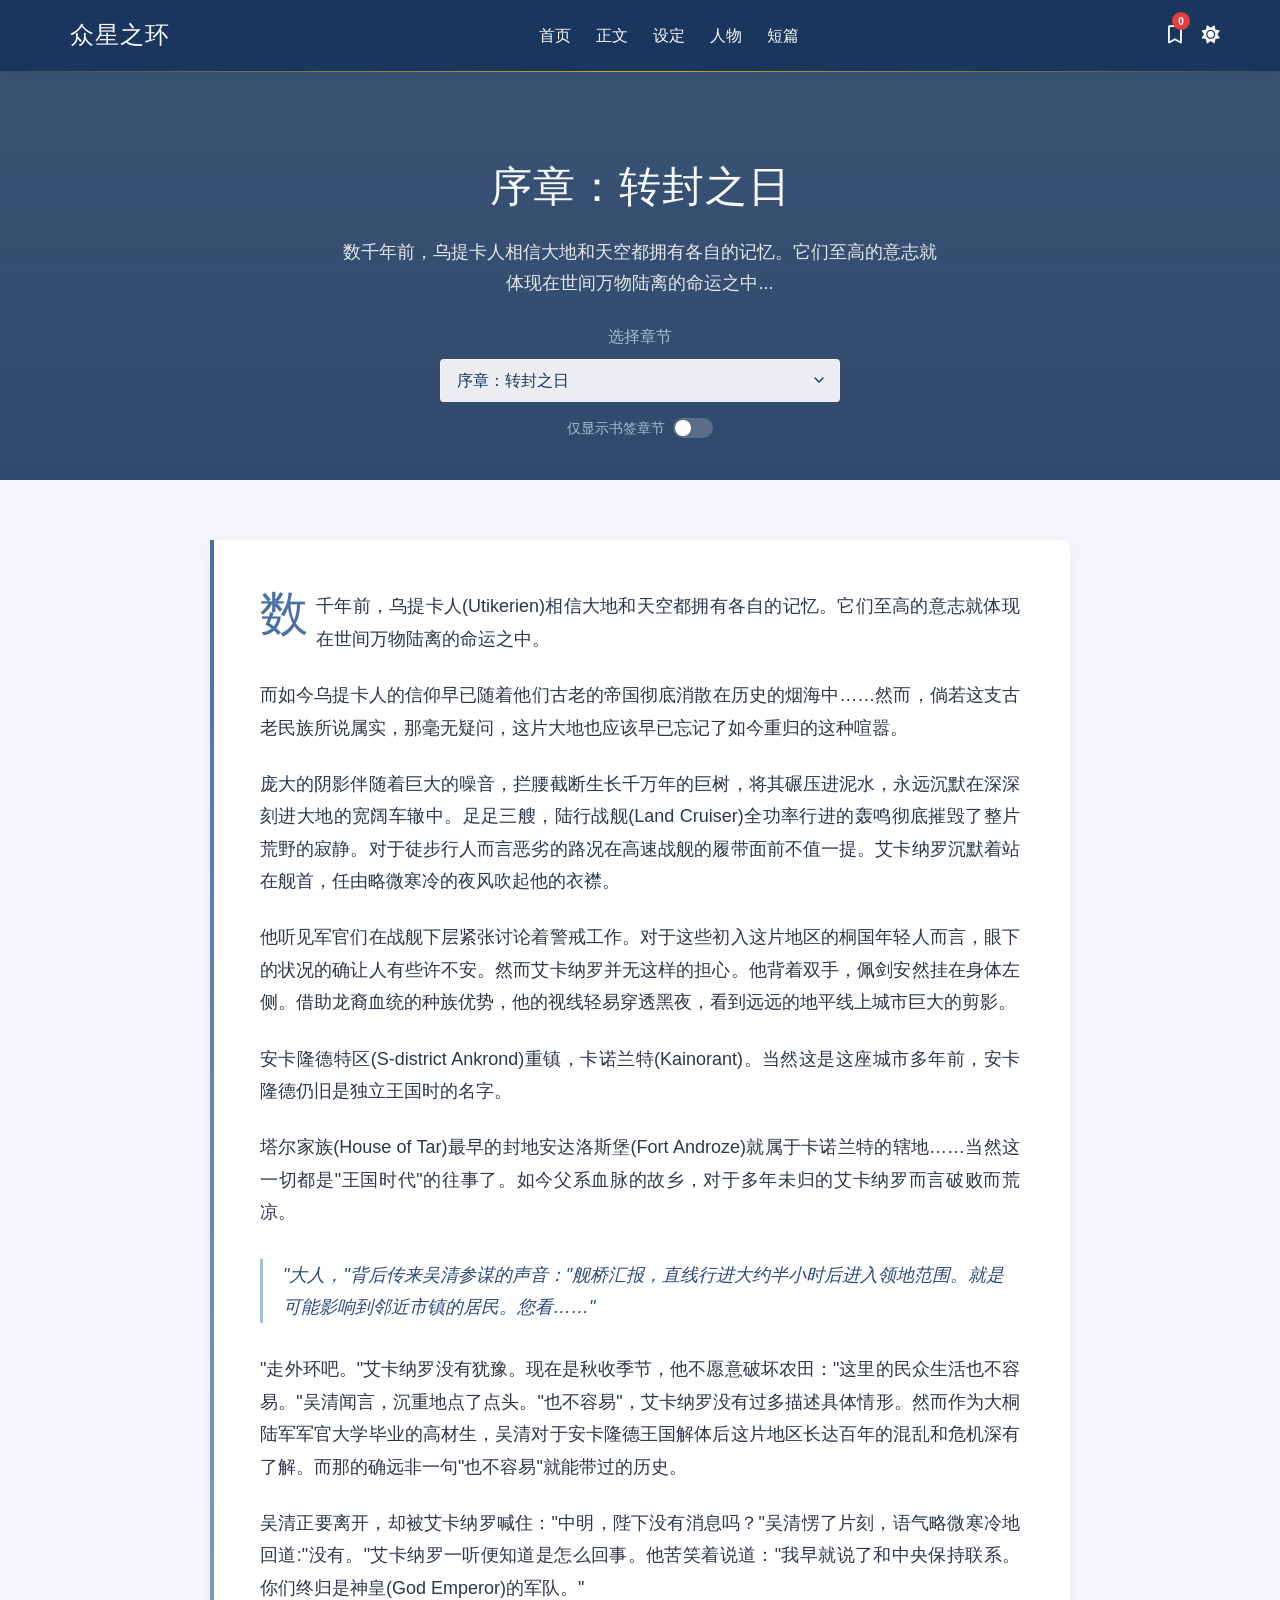
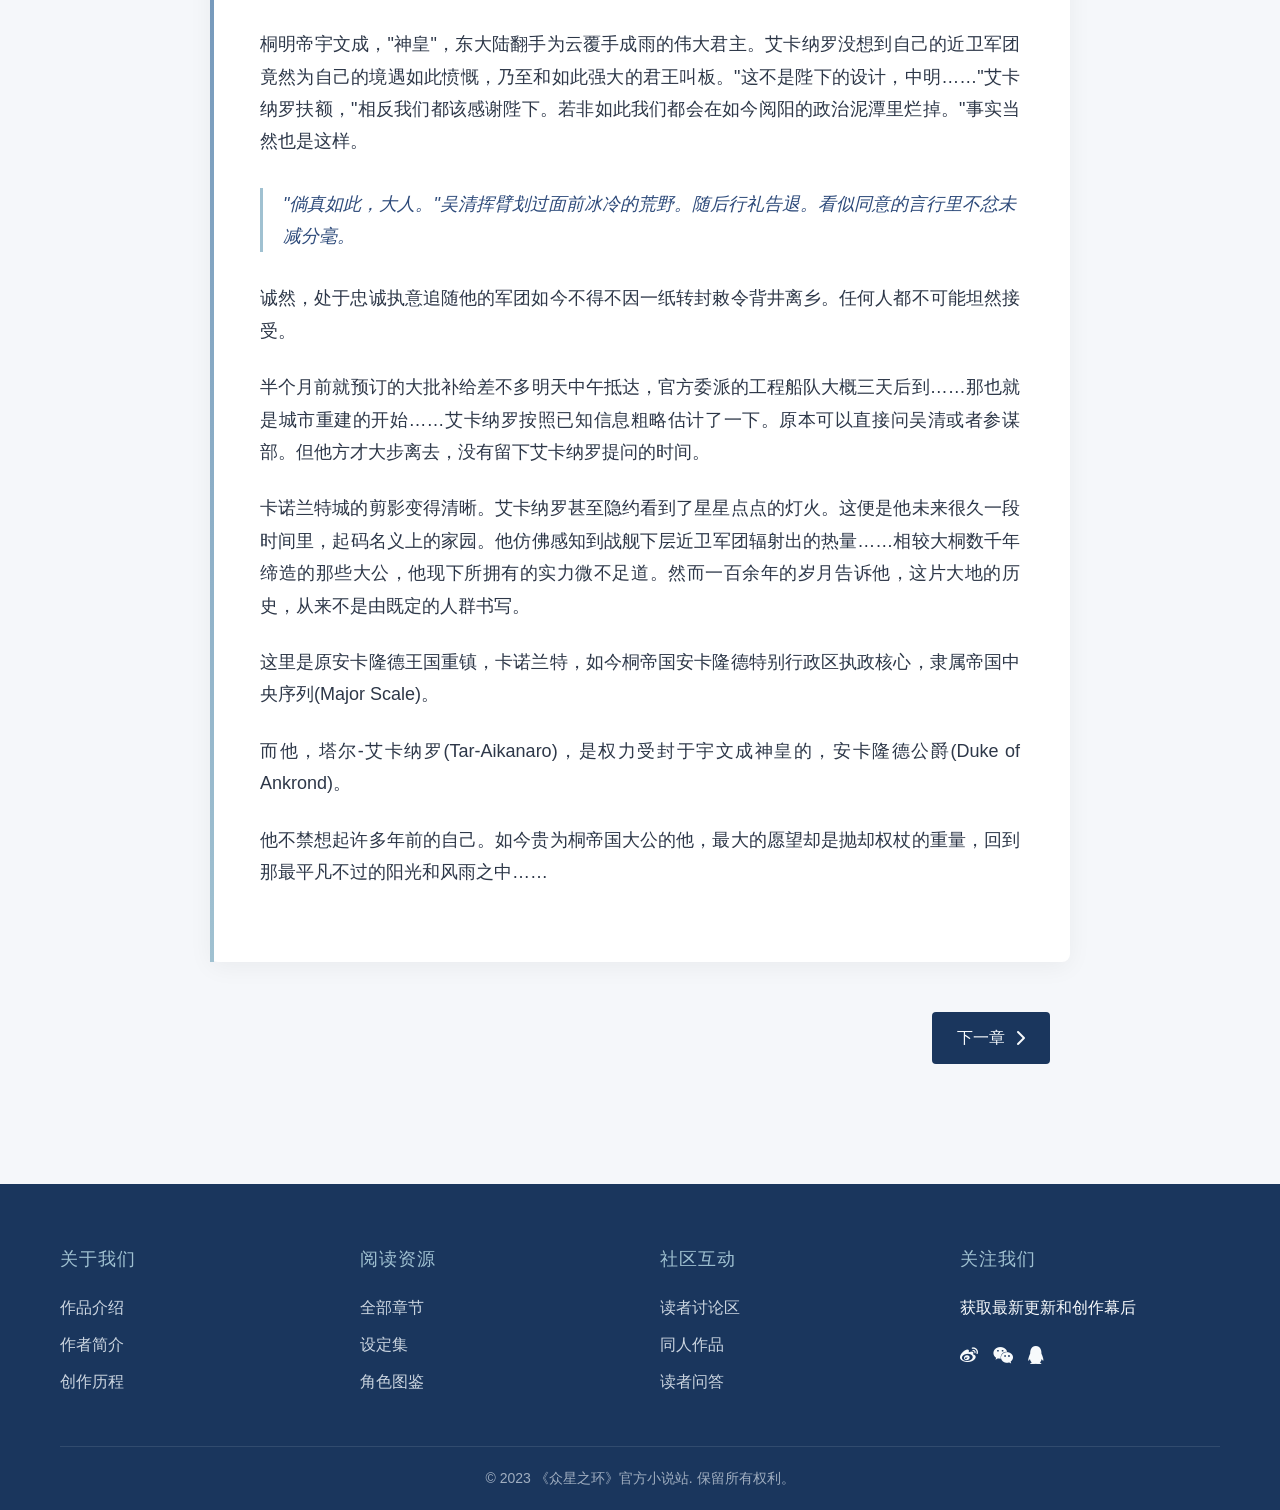
==== chapter1.html @ 0de78743 "Add files via upload" ====
﻿<!DOCTYPE html>
<html lang="zh-CN">
<head>
    <meta charset="UTF-8">
    <meta name="viewport" content="width=device-width, initial-scale=1.0">
    <title>序章：转封之日 - 《众星之环》</title>
    <link rel="stylesheet" href="https://cdnjs.cloudflare.com/ajax/libs/font-awesome/6.0.0/css/all.min.css">
    <style>
        * {
            margin: 0;
            padding: 0;
            box-sizing: border-box;
            font-family: 'Segoe UI', Tahoma, Geneva, Verdana, sans-serif;
        }

        :root {
            --primary-blue: #1a365d;
            --secondary-blue: #2d4a7a;
            --accent-blue: #4a6fa5;
            --light-blue: #a0c1d1;
            --text-dark: #2d3748;
            --text-light: #f7fafc;
            --background-light: #f5f7fa;
            --gold: #d4af37;
            --silver: #c0c0c0;
        }

        /* 夜间模式变量 */
        .dark-mode {
            --primary-blue: #0f1a2f;
            --secondary-blue: #1e2f4f;
            --accent-blue: #3a5785;
            --light-blue: #6a8ea8;
            --text-dark: #e2e8f0;
            --text-light: #f7fafc;
            --background-light: #121826;
            --gold: #d4af37;
            --silver: #c0c0c0;
        }

        body {
            background-color: var(--background-light);
            color: var(--text-dark);
            line-height: 1.7;
            min-height: 100vh;
            transition: background-color 0.3s ease, color 0.3s ease;
        }

        /* 导航栏 */
        .main-nav {
            background-color: var(--primary-blue);
            box-shadow: 0 2px 15px rgba(0,0,0,0.1);
            position: sticky;
            top: 0;
            z-index: 100;
            transition: background-color 0.3s ease;
        }

        .container {
            max-width: 1200px;
            margin: 0 auto;
            padding: 0 20px;
        }

        .main-nav .container {
            display: flex;
            justify-content: space-between;
            align-items: center;
            padding: 15px 20px;
        }

        .logo {
            display: flex;
            align-items: center;
        }

            .logo h1 {
                color: var(--text-light);
                font-size: 24px;
                margin-left: 10px;
                font-weight: 300;
                letter-spacing: 1px;
                transition: color 0.3s ease;
            }

            .logo i {
                color: var(--light-blue);
                font-size: 28px;
                transition: color 0.3s ease;
            }

        .nav-links {
            display: flex;
            gap: 25px;
        }

            .nav-links a {
                color: var(--text-light);
                text-decoration: none;
                font-weight: 400;
                font-size: 16px;
                position: relative;
                transition: all 0.3s ease;
                padding: 5px 0;
            }

                .nav-links a:hover {
                    color: var(--light-blue);
                }

                .nav-links a::after {
                    content: '';
                    position: absolute;
                    bottom: 0;
                    left: 0;
                    width: 0;
                    height: 1px;
                    background-color: var(--light-blue);
                    transition: width 0.3s ease;
                }

                .nav-links a:hover::after {
                    width: 100%;
                }

        .nav-actions {
            display: flex;
            gap: 20px;
            align-items: center;
        }

        .nav-icon {
            font-size: 18px;
            color: var(--text-light);
            transition: color 0.3s ease;
            cursor: pointer;
            position: relative;
        }

            .nav-icon:hover {
                color: var(--light-blue);
            }

        /* 书签角标 */
        .bookmark-badge {
            position: absolute;
            top: -8px;
            right: -8px;
            background-color: #e53e3e;
            color: white;
            border-radius: 50%;
            width: 18px;
            height: 18px;
            font-size: 10px;
            display: flex;
            align-items: center;
            justify-content: center;
            font-weight: bold;
            cursor: pointer;
        }

        /* 章节标题区域 */
        .chapter-header {
            background: linear-gradient(rgba(26, 54, 93, 0.85), rgba(26, 54, 93, 0.9)), url('https://images.unsplash.com/photo-1446776653964-20c1d3a81b06?ixlib=rb-1.2.1&auto=format&fit=crop&w=1350&q=80');
            background-size: cover;
            background-position: center;
            color: var(--text-light);
            padding: 80px 0 40px;
            text-align: center;
            position: relative;
            transition: all 0.3s ease;
        }

        .dark-mode .chapter-header {
            background: linear-gradient(rgba(15, 26, 47, 0.85), rgba(15, 26, 47, 0.9)), url('https://images.unsplash.com/photo-1446776653964-20c1d3a81b06?ixlib=rb-1.2.1&auto=format&fit=crop&w=1350&q=80');
        }

        .chapter-header::before {
            content: '';
            position: absolute;
            top: 0;
            left: 0;
            right: 0;
            height: 1px;
            background: linear-gradient(to right, transparent, var(--gold), transparent);
        }

        .chapter-title {
            font-size: 42px;
            margin-bottom: 15px;
            font-weight: 300;
            letter-spacing: 1px;
        }

        .chapter-subtitle {
            font-size: 18px;
            opacity: 0.9;
            font-weight: 300;
            max-width: 600px;
            margin: 0 auto;
        }

        /* 章节选择器 */
        .chapter-selector-container {
            margin: 25px auto 0;
            max-width: 400px;
            position: relative;
        }

        .chapter-selector-label {
            display: block;
            margin-bottom: 8px;
            font-size: 16px;
            color: var(--light-blue);
        }

        .chapter-select {
            width: 100%;
            padding: 12px 16px;
            background-color: rgba(255, 255, 255, 0.9);
            color: var(--primary-blue);
            border: 1px solid rgba(255, 255, 255, 0.5);
            border-radius: 4px;
            font-size: 16px;
            cursor: pointer;
            transition: all 0.3s ease;
            appearance: none;
            -webkit-appearance: none;
            -moz-appearance: none;
            background-image: url("data:image/svg+xml;charset=UTF-8,%3csvg xmlns='http://www.w3.org/2000/svg' viewBox='0 0 24 24' fill='none' stroke='%231a365d' stroke-width='2' stroke-linecap='round' stroke-linejoin='round'%3e%3cpolyline points='6 9 12 15 18 9'%3e%3c/polyline%3e%3c/svg%3e");
            background-repeat: no-repeat;
            background-position: right 12px center;
            background-size: 16px;
        }

            .chapter-select:hover {
                background-color: white;
                border-color: rgba(255, 255, 255, 0.8);
            }

            .chapter-select:focus {
                outline: none;
                border-color: var(--light-blue);
                box-shadow: 0 0 0 2px rgba(160, 193, 209, 0.5);
            }

        .dark-mode .chapter-select {
            background-color: rgba(26, 54, 93, 0.9);
            color: var(--text-light);
            background-image: url("data:image/svg+xml;charset=UTF-8,%3csvg xmlns='http://www.w3.org/2000/svg' viewBox='0 0 24 24' fill='none' stroke='%23a0c1d1' stroke-width='2' stroke-linecap='round' stroke-linejoin='round'%3e%3cpolyline points='6 9 12 15 18 9'%3e%3c/polyline%3e%3c/svg%3e");
        }

            .dark-mode .chapter-select:hover {
                background-color: rgba(26, 54, 93, 1);
            }

        /* 书签切换开关 */
        .bookmark-toggle {
            display: flex;
            align-items: center;
            justify-content: center;
            margin-top: 15px;
            gap: 8px;
        }

        .toggle-label {
            font-size: 14px;
            color: var(--light-blue);
            cursor: pointer;
        }

        .toggle-switch {
            position: relative;
            display: inline-block;
            width: 40px;
            height: 20px;
        }

            .toggle-switch input {
                opacity: 0;
                width: 0;
                height: 0;
            }

        .toggle-slider {
            position: absolute;
            cursor: pointer;
            top: 0;
            left: 0;
            right: 0;
            bottom: 0;
            background-color: rgba(255, 255, 255, 0.2);
            transition: .4s;
            border-radius: 20px;
        }

            .toggle-slider:before {
                position: absolute;
                content: "";
                height: 16px;
                width: 16px;
                left: 2px;
                bottom: 2px;
                background-color: white;
                transition: .4s;
                border-radius: 50%;
            }

        input:checked + .toggle-slider {
            background-color: var(--light-blue);
        }

            input:checked + .toggle-slider:before {
                transform: translateX(20px);
            }

        /* 章节内容 */
        .chapter-content {
            padding: 60px 0;
            max-width: 900px;
            margin: 0 auto;
        }

        .content-container {
            background-color: white;
            border-radius: 8px;
            box-shadow: 0 5px 25px rgba(0,0,0,0.05);
            padding: 50px;
            position: relative;
            transition: all 0.3s ease;
        }

        .dark-mode .content-container {
            background-color: #1a2435;
            box-shadow: 0 5px 25px rgba(0,0,0,0.2);
        }

        .content-container::before {
            content: '';
            position: absolute;
            top: 0;
            left: 0;
            width: 4px;
            height: 100%;
            background: linear-gradient(to bottom, var(--accent-blue), var(--light-blue));
        }

        .chapter-text {
            font-size: 18px;
            line-height: 1.8;
            color: var(--text-dark);
            transition: color 0.3s ease;
        }

            .chapter-text p {
                margin-bottom: 24px;
                text-align: justify;
            }

                .chapter-text p:first-child::first-letter {
                    font-size: 48px;
                    float: left;
                    line-height: 1;
                    margin-right: 8px;
                    color: var(--accent-blue);
                    font-weight: 300;
                }

        .quote {
            border-left: 3px solid var(--light-blue);
            padding-left: 20px;
            margin: 30px 0;
            font-style: italic;
            color: var(--secondary-blue);
            transition: all 0.3s ease;
        }

        .dark-mode .quote {
            color: #8fa8c7;
        }

        /* 章节导航 */
        .chapter-nav {
            display: flex;
            justify-content: space-between;
            margin-top: 50px;
            padding: 0 20px;
        }

        .nav-btn {
            display: flex;
            align-items: center;
            gap: 10px;
            padding: 12px 25px;
            background-color: var(--primary-blue);
            color: var(--text-light);
            text-decoration: none;
            border-radius: 4px;
            transition: all 0.3s ease;
            font-weight: 400;
        }

            .nav-btn:hover {
                background-color: var(--secondary-blue);
                transform: translateY(-2px);
                box-shadow: 0 5px 15px rgba(0,0,0,0.1);
            }

        /* 书签弹窗 */
        .bookmark-modal {
            display: none;
            position: fixed;
            top: 0;
            left: 0;
            width: 100%;
            height: 100%;
            background-color: rgba(0, 0, 0, 0.5);
            z-index: 1000;
            justify-content: center;
            align-items: center;
        }

        .bookmark-modal-content {
            background-color: white;
            border-radius: 8px;
            width: 90%;
            max-width: 500px;
            max-height: 70vh;
            overflow-y: auto;
            padding: 20px;
            box-shadow: 0 5px 25px rgba(0,0,0,0.2);
        }

        .dark-mode .bookmark-modal-content {
            background-color: #1a2435;
        }

        .bookmark-modal-header {
            display: flex;
            justify-content: space-between;
            align-items: center;
            margin-bottom: 20px;
            padding-bottom: 10px;
            border-bottom: 1px solid rgba(0,0,0,0.1);
        }

        .dark-mode .bookmark-modal-header {
            border-bottom: 1px solid rgba(255,255,255,0.1);
        }

        .bookmark-modal-title {
            font-size: 20px;
            color: var(--primary-blue);
        }

        .dark-mode .bookmark-modal-title {
            color: var(--light-blue);
        }

        .bookmark-modal-close {
            background: none;
            border: none;
            font-size: 24px;
            cursor: pointer;
            color: var(--text-dark);
        }

        .dark-mode .bookmark-modal-close {
            color: var(--text-light);
        }

        .bookmark-list {
            list-style: none;
        }

        .bookmark-item {
            padding: 12px 15px;
            border-bottom: 1px solid rgba(0,0,0,0.05);
            cursor: pointer;
            transition: background-color 0.2s;
            display: flex;
            justify-content: space-between;
            align-items: center;
        }

        .dark-mode .bookmark-item {
            border-bottom: 1px solid rgba(255,255,255,0.05);
        }

        .bookmark-item:hover {
            background-color: rgba(0,0,0,0.03);
        }

        .dark-mode .bookmark-item:hover {
            background-color: rgba(255,255,255,0.05);
        }

        .bookmark-item:last-child {
            border-bottom: none;
        }

        .bookmark-item-info {
            flex: 1;
        }

        .bookmark-item-title {
            font-weight: 500;
            margin-bottom: 5px;
        }

        .bookmark-item-subtitle {
            font-size: 14px;
            color: #666;
        }

        .dark-mode .bookmark-item-subtitle {
            color: #aaa;
        }

        .bookmark-item-remove {
            background: none;
            border: none;
            color: #e53e3e;
            cursor: pointer;
            font-size: 16px;
            padding: 5px;
            border-radius: 3px;
            transition: background-color 0.2s;
        }

            .bookmark-item-remove:hover {
                background-color: rgba(229, 62, 62, 0.1);
            }

        .no-bookmarks {
            text-align: center;
            padding: 20px;
            color: #666;
        }

        .dark-mode .no-bookmarks {
            color: #aaa;
        }

        /* 页脚 */
        footer {
            background-color: var(--primary-blue);
            color: var(--text-light);
            padding: 60px 0 20px;
            margin-top: 60px;
            transition: background-color 0.3s ease;
        }

        .footer-grid {
            display: grid;
            grid-template-columns: repeat(auto-fit, minmax(200px, 1fr));
            gap: 40px;
            margin-bottom: 40px;
        }

        .footer-column h4 {
            font-size: 18px;
            margin-bottom: 20px;
            color: var(--light-blue);
            font-weight: 400;
            letter-spacing: 1px;
        }

        .footer-links {
            list-style: none;
        }

            .footer-links li {
                margin-bottom: 10px;
            }

            .footer-links a {
                color: #cbd5e0;
                text-decoration: none;
                transition: color 0.3s ease;
                font-weight: 300;
            }

                .footer-links a:hover {
                    color: var(--text-light);
                }

        .social-icons {
            display: flex;
            gap: 15px;
            margin-top: 20px;
        }

            .social-icons a {
                color: var(--text-light);
                font-size: 18px;
                transition: color 0.3s ease;
            }

                .social-icons a:hover {
                    color: var(--light-blue);
                }

        .copyright {
            text-align: center;
            padding-top: 20px;
            border-top: 1px solid rgba(255,255,255,0.1);
            font-size: 14px;
            color: #a0aec0;
            font-weight: 300;
        }

        /* 响应式设计 */
        @media (max-width: 768px) {
            .nav-links {
                display: none;
            }

            .chapter-title {
                font-size: 32px;
            }

            .content-container {
                padding: 30px 20px;
            }

            .chapter-text {
                font-size: 16px;
            }

            .chapter-nav {
                flex-direction: column;
                gap: 15px;
            }

            .nav-btn {
                justify-content: center;
            }

            .chapter-selector-container {
                max-width: 300px;
            }
        }
    </style>
</head>
<body>
    <!-- 主导航 -->
    <nav class="main-nav">
        <div class="container">
            <div class="logo">
                <i class="fas fa-stars"></i>
                <h1>众星之环</h1>
            </div>
            <div class="nav-links">
                <a href="index.html">首页</a>
                <a href="./HTMLPage1.html#content">正文</a>
                <a href="./HTMLPage1.html#setting">设定</a>
                <a href="./HTMLPage1.html#characters">人物</a>
                <a href="./HTMLPage1.html#stories">短篇</a>
            </div>
            <div class="nav-actions">
                <a href="#" class="nav-icon" id="bookmark-toggle">
                    <i class="far fa-bookmark"></i>
                    <span class="bookmark-badge" id="bookmark-count">0</span>
                </a>
                <a href="#" class="nav-icon" id="theme-toggle"><i class="fas fa-sun"></i></a>
            </div>
        </div>
    </nav>

    <!-- 章节标题区域 -->
    <section class="chapter-header">
        <div class="container">
            <h1 class="chapter-title" id="chapter-title">序章：转封之日</h1>
            <p class="chapter-subtitle" id="chapter-subtitle">数千年前，乌提卡人相信大地和天空都拥有各自的记忆。它们至高的意志就体现在世间万物陆离的命运之中...</p>

            <!-- 章节选择器 -->
            <div class="chapter-selector-container">
                <label for="chapter-select" class="chapter-selector-label">选择章节</label>
                <select id="chapter-select" class="chapter-select" size="1">
                    <!-- 章节选项将由JavaScript动态生成 -->
                </select>

                <!-- 书签章节切换开关 -->
                <div class="bookmark-toggle">
                    <span class="toggle-label">仅显示书签章节</span>
                    <label class="toggle-switch">
                        <input type="checkbox" id="bookmark-only-toggle">
                        <span class="toggle-slider"></span>
                    </label>
                </div>
            </div>
        </div>
    </section>

    <!-- 章节内容 -->
    <section class="chapter-content">
        <div class="container">
            <div class="content-container">
                <div class="chapter-text" id="chapter-content">
                    <p>数千年前，乌提卡人(Utikerien)相信大地和天空都拥有各自的记忆。它们至高的意志就体现在世间万物陆离的命运之中。</p>

                    <p>而如今乌提卡人的信仰早已随着他们古老的帝国彻底消散在历史的烟海中……然而，倘若这支古老民族所说属实，那毫无疑问，这片大地也应该早已忘记了如今重归的这种喧嚣。</p>

                    <p>庞大的阴影伴随着巨大的噪音，拦腰截断生长千万年的巨树，将其碾压进泥水，永远沉默在深深刻进大地的宽阔车辙中。足足三艘，陆行战舰(Land Cruiser)全功率行进的轰鸣彻底摧毁了整片荒野的寂静。对于徒步行人而言恶劣的路况在高速战舰的履带面前不值一提。艾卡纳罗沉默着站在舰首，任由略微寒冷的夜风吹起他的衣襟。</p>

                    <p>他听见军官们在战舰下层紧张讨论着警戒工作。对于这些初入这片地区的桐国年轻人而言，眼下的状况的确让人有些许不安。然而艾卡纳罗并无这样的担心。他背着双手，佩剑安然挂在身体左侧。借助龙裔血统的种族优势，他的视线轻易穿透黑夜，看到远远的地平线上城市巨大的剪影。</p>

                    <p>安卡隆德特区(S-district Ankrond)重镇，卡诺兰特(Kainorant)。当然这是这座城市多年前，安卡隆德仍旧是独立王国时的名字。</p>

                    <p>塔尔家族(House of Tar)最早的封地安达洛斯堡(Fort Androze)就属于卡诺兰特的辖地……当然这一切都是"王国时代"的往事了。如今父系血脉的故乡，对于多年未归的艾卡纳罗而言破败而荒凉。</p>

                    <div class="quote">
                        "大人，"背后传来吴清参谋的声音："舰桥汇报，直线行进大约半小时后进入领地范围。就是可能影响到邻近市镇的居民。您看……"
                    </div>

                    <p>"走外环吧。"艾卡纳罗没有犹豫。现在是秋收季节，他不愿意破坏农田："这里的民众生活也不容易。"吴清闻言，沉重地点了点头。"也不容易"，艾卡纳罗没有过多描述具体情形。然而作为大桐陆军军官大学毕业的高材生，吴清对于安卡隆德王国解体后这片地区长达百年的混乱和危机深有了解。而那的确远非一句"也不容易"就能带过的历史。</p>

                    <p>吴清正要离开，却被艾卡纳罗喊住："中明，陛下没有消息吗？"吴清愣了片刻，语气略微寒冷地回道:"没有。"艾卡纳罗一听便知道是怎么回事。他苦笑着说道："我早就说了和中央保持联系。你们终归是神皇(God Emperor)的军队。"</p>

                    <p>桐明帝宇文成，"神皇"，东大陆翻手为云覆手成雨的伟大君主。艾卡纳罗没想到自己的近卫军团竟然为自己的境遇如此愤慨，乃至和如此强大的君王叫板。"这不是陛下的设计，中明……"艾卡纳罗扶额，"相反我们都该感谢陛下。若非如此我们都会在如今阅阳的政治泥潭里烂掉。"事实当然也是这样。</p>

                    <div class="quote">
                        "倘真如此，大人。"吴清挥臂划过面前冰冷的荒野。随后行礼告退。看似同意的言行里不忿未减分毫。
                    </div>

                    <p>诚然，处于忠诚执意追随他的军团如今不得不因一纸转封敕令背井离乡。任何人都不可能坦然接受。</p>

                    <p>半个月前就预订的大批补给差不多明天中午抵达，官方委派的工程船队大概三天后到……那也就是城市重建的开始……艾卡纳罗按照已知信息粗略估计了一下。原本可以直接问吴清或者参谋部。但他方才大步离去，没有留下艾卡纳罗提问的时间。</p>

                    <p>卡诺兰特城的剪影变得清晰。艾卡纳罗甚至隐约看到了星星点点的灯火。这便是他未来很久一段时间里，起码名义上的家园。他仿佛感知到战舰下层近卫军团辐射出的热量……相较大桐数千年缔造的那些大公，他现下所拥有的实力微不足道。然而一百余年的岁月告诉他，这片大地的历史，从来不是由既定的人群书写。</p>

                    <p>这里是原安卡隆德王国重镇，卡诺兰特，如今桐帝国安卡隆德特别行政区执政核心，隶属帝国中央序列(Major Scale)。</p>

                    <p>而他，塔尔-艾卡纳罗(Tar-Aikanaro)，是权力受封于宇文成神皇的，安卡隆德公爵(Duke of Ankrond)。</p>

                    <p>他不禁想起许多年前的自己。如今贵为桐帝国大公的他，最大的愿望却是抛却权杖的重量，回到那最平凡不过的阳光和风雨之中……</p>
                </div>
            </div>

            <!-- 章节导航 -->
            <div class="chapter-nav">
                <a href="#" class="nav-btn" id="prev-chapter">
                    <i class="fas fa-chevron-left"></i>
                    <span>上一章</span>
                </a>
                <a href="#" class="nav-btn" id="next-chapter">
                    <span>下一章</span>
                    <i class="fas fa-chevron-right"></i>
                </a>
            </div>
        </div>
    </section>

    <!-- 书签弹窗 -->
    <div class="bookmark-modal" id="bookmark-modal">
        <div class="bookmark-modal-content">
            <div class="bookmark-modal-header">
                <h3 class="bookmark-modal-title">书签章节</h3>
                <button class="bookmark-modal-close" id="bookmark-modal-close">&times;</button>
            </div>
            <ul class="bookmark-list" id="bookmark-list">
                <!-- 书签列表将由JavaScript动态生成 -->
            </ul>
        </div>
    </div>

    <!-- 页脚 -->
    <footer>
        <div class="container">
            <div class="footer-grid">
                <div class="footer-column">
                    <h4>关于我们</h4>
                    <ul class="footer-links">
                        <li><a href="#">作品介绍</a></li>
                        <li><a href="#">作者简介</a></li>
                        <li><a href="#">创作历程</a></li>
                    </ul>
                </div>
                <div class="footer-column">
                    <h4>阅读资源</h4>
                    <ul class="footer-links">
                        <li><a href="#">全部章节</a></li>
                        <li><a href="#">设定集</a></li>
                        <li><a href="#">角色图鉴</a></li>
                    </ul>
                </div>
                <div class="footer-column">
                    <h4>社区互动</h4>
                    <ul class="footer-links">
                        <li><a href="#">读者讨论区</a></li>
                        <li><a href="#">同人作品</a></li>
                        <li><a href="#">读者问答</a></li>
                    </ul>
                </div>
                <div class="footer-column">
                    <h4>关注我们</h4>
                    <p>获取最新更新和创作幕后</p>
                    <div class="social-icons">
                        <a href="#"><i class="fab fa-weibo"></i></a>
                        <a href="#"><i class="fab fa-weixin"></i></a>
                        <a href="#"><i class="fab fa-qq"></i></a>
                    </div>
                </div>
            </div>
            <div class="copyright">
                <p>© 2023 《众星之环》官方小说站. 保留所有权利。</p>
            </div>
        </div>
    </footer>

    <script>
        // 章节数据
        const chapters = {
            "prologue": {
                id: "prologue",
                title: "序章：转封之日",
                subtitle: "数千年前，乌提卡人相信大地和天空都拥有各自的记忆。它们至高的意志就体现在世间万物陆离的命运之中...",
                content: `
                        <p>数千年前，乌提卡人(Utikerien)相信大地和天空都拥有各自的记忆。它们至高的意志就体现在世间万物陆离的命运之中。</p>
                        <p>而如今乌提卡人的信仰早已随着他们古老的帝国彻底消散在历史的烟海中……然而，倘若这支古老民族所说属实，那毫无疑问，这片大地也应该早已忘记了如今重归的这种喧嚣。</p>
                        <p>庞大的阴影伴随着巨大的噪音，拦腰截断生长千万年的巨树，将其碾压进泥水，永远沉默在深深刻进大地的宽阔车辙中。足足三艘，陆行战舰(Land Cruiser)全功率行进的轰鸣彻底摧毁了整片荒野的寂静。对于徒步行人而言恶劣的路况在高速战舰的履带面前不值一提。艾卡纳罗沉默着站在舰首，任由略微寒冷的夜风吹起他的衣襟。</p>
                        <p>他听见军官们在战舰下层紧张讨论着警戒工作。对于这些初入这片地区的桐国年轻人而言，眼下的状况的确让人有些许不安。然而艾卡纳罗并无这样的担心。他背着双手，佩剑安然挂在身体左侧。借助龙裔血统的种族优势，他的视线轻易穿透黑夜，看到远远的地平线上城市巨大的剪影。</p>
                        <p>安卡隆德特区(S-district Ankrond)重镇，卡诺兰特(Kainorant)。当然这是这座城市多年前，安卡隆德仍旧是独立王国时的名字。</p>
                        <p>塔尔家族(House of Tar)最早的封地安达洛斯堡(Fort Androze)就属于卡诺兰特的辖地……当然这一切都是"王国时代"的往事了。如今父系血脉的故乡，对于多年未归的艾卡纳罗而言破败而荒凉。</p>
                        <div class="quote">
                            "大人，"背后传来吴清参谋的声音："舰桥汇报，直线行进大约半小时后进入领地范围。就是可能影响到邻近市镇的居民。您看……"
                        </div>
                        <p>"走外环吧。"艾卡纳罗没有犹豫。现在是秋收季节，他不愿意破坏农田："这里的民众生活也不容易。"吴清闻言，沉重地点了点头。"也不容易"，艾卡纳罗没有过多描述具体情形。然而作为大桐陆军军官大学毕业的高材生，吴清对于安卡隆德王国解体后这片地区长达百年的混乱和危机深有了解。而那的确远非一句"也不容易"就能带过的历史。</p>
                        <p>吴清正要离开，却被艾卡纳罗喊住："中明，陛下没有消息吗？"吴清愣了片刻，语气略微寒冷地回道:"没有。"艾卡纳罗一听便知道是怎么回事。他苦笑着说道："我早就说了和中央保持联系。你们终归是神皇(God Emperor)的军队。"</p>
                        <p>桐明帝宇文成，"神皇"，东大陆翻手为云覆手成雨的伟大君主。艾卡纳罗没想到自己的近卫军团竟然为自己的境遇如此愤慨，乃至和如此强大的君王叫板。"这不是陛下的设计，中明……"艾卡纳罗扶额，"相反我们都该感谢陛下。若非如此我们都会在如今阅阳的政治泥潭里烂掉。"事实当然也是这样。</p>
                        <div class="quote">
                            "倘真如此，大人。"吴清挥臂划过面前冰冷的荒野。随后行礼告退。看似同意的言行里不忿未减分毫。
                        </div>
                        <p>诚然，处于忠诚执意追随他的军团如今不得不因一纸转封敕令背井离乡。任何人都不可能坦然接受。</p>
                        <p>半个月前就预订的大批补给差不多明天中午抵达，官方委派的工程船队大概三天后到……那也就是城市重建的开始……艾卡纳罗按照已知信息粗略估计了一下。原本可以直接问吴清或者参谋部。但他方才大步离去，没有留下艾卡纳罗提问的时间。</p>
                        <p>卡诺兰特城的剪影变得清晰。艾卡纳罗甚至隐约看到了星星点点的灯火。这便是他未来很久一段时间里，起码名义上的家园。他仿佛感知到战舰下层近卫军团辐射出的热量……相较大桐数千年缔造的那些大公，他现下所拥有的实力微不足道。然而一百余年的岁月告诉他，这片大地的历史，从来不是由既定的人群书写。</p>
                        <p>这里是原安卡隆德王国重镇，卡诺兰特，如今桐帝国安卡隆德特别行政区执政核心，隶属帝国中央序列(Major Scale)。</p>
                        <p>而他，塔尔-艾卡纳罗(Tar-Aikanaro)，是权力受封于宇文成神皇的，安卡隆德公爵(Duke of Ankrond)。</p>
                        <p>他不禁想起许多年前的自己。如今贵为桐帝国大公的他，最大的愿望却是抛却权杖的重量，回到那最平凡不过的阳光和风雨之中……</p>
                    `
            },
            "chapter1": {
                id: "chapter1",
                title: "第一章：混血龙裔",
                subtitle: "艾卡纳罗抵达了他的新领地，面对破败的城市和敌意的目光...",
                content: `
                        <p>塔尔-艾卡纳罗的沉默已经持续了很久。窗外的细雨停了又下。天空的色彩像是混合在雨水中脱落了一般，只剩下朦胧的灰色。</p>

<div class="quote">
    "你的右眼看起来真是不同，就像你们安卡隆德人发怒的样子一样。"
</div>

<p>类似的问题出现在艾卡纳罗耳中早已不止一次两次了。安卡隆德的龙裔们……他很少谈论自己的血统。世人惧怕的东西多数不分好坏，只是那些与众不同的部分。</p>

<div class="quote">
    "这样啊，那是什么样子呢？"
</div>

<p>面对这样的问题，艾卡纳罗能做的，也只是装出一个困惑的微笑。</p>

<div class="quote">
    "让人不安的样子吧……"
</div>

<p>这样的回答后往往跟着疑问者语气友善的解释，但艾卡纳罗很清楚那一部分话并不反映真实的想法——恰恰相反，这反映出更高形式的恐惧，恐惧艾卡纳罗的愤怒，和随之而来的"后果"。</p>

<div class="quote">
    "艾卡纳罗？"
</div>

<p>站在他对面的年轻女孩不安地叫了他一声。他抬眼看了看她，低头整理着衣领，任凭窗外的雨声维持着让人尴尬的沉默。</p>

<div class="quote">
    "你叫什么名字？"
</div>

<p>将近三分钟后艾卡纳罗才缓缓开口，</p>

<div class="quote">
    "入学第一天，你叫我来就是为了问这样的问题？"
</div>

<div class="quote">
    "解羽吟。我不是有意冒犯……"
</div>

<div class="quote">
    "冒犯的人多半都会以这句话开头，省得事后遭人诘难。"
</div>

<p>艾卡纳罗的回复丝毫不带客气。解羽吟像是委屈一般，被呛得不知如何接话。</p>

<div class="quote">
    "这个名字……你是桐国贵族。"
</div>

<p>艾卡纳罗是纯粹的陈述。以飞鸟的羽翼或姿态命名，是桐帝国贵族的古老传统，某种意义上的特权。</p>

<div class="quote">
    "我是。你呢，艾卡纳罗？算了……我不用多问这些。安卡隆德人不愿意显得出众时，没法从桐国人中加以区分。"
</div>

<div class="quote">
    "我不是安卡隆德人。我的身份和你一样。"
</div>

<p>艾卡纳罗不动声色地回驳道。</p>

<div class="quote">
    "追问无根之人的族类，不符合桐国贵族的礼节。"
</div>

<p>艾卡纳罗说罢，从窗沿边轻身跃下，径直撕开身边小门的维修封条，</p>

<div class="quote">
    "这个体育馆漏雨。不然也不会封闭。你尽早走吧。不要乱猜我们的事。"
</div>

<div class="quote">
    "多虑了同学。只是单纯好奇未来几年身边会有一个怎样的……"
</div>

<p><strong>！！！！！！</strong></p>

<p>解羽吟根本来不及作出反应，身边两米高的实木障碍墙就如同爆炸一般，整整半面寸寸碎裂。飞溅的木片若非剩下半面阻挡，早已将她的侧脸划得血肉模糊。</p>

<p>整个过程中，她只捕捉到艾卡纳罗手中一闪而过的暗沉金属色光泽，在空气中划过简洁流畅至极的弧线。</p>

<p>当她回过一丝神时，早已不见那东西的踪影。只有满面微笑的艾卡纳罗和他手里的雨伞：</p>

<div class="quote">
    "未来几年你身边会有一个普普通通的同学，解羽吟。"
</div>

<p>说着，他的右眼迅速变作正常的黑色，瞳孔也恢复原状，</p>

<div class="quote">
    "今天的事不必再多回忆了。我是谁，来阅阳大学做什么，你不能知道，所以也不会知道。"
</div>

<p>微微鞠躬，艾卡纳罗转身走进雨幕。</p>

<div class="quote">
    "啊哈……哈……哈……"
</div>

<p>解羽吟这时才缓过来，大口喘息着压抑迟来的恐惧。</p>

<p>阅阳解氏，世袭武定君爵位，家族中出过高达四阶的栖桐台司桐使和大量翼卫司军官，解羽吟虽然并未向这一方向培养，但也是从小谙熟族中先辈的事迹。事实是……这个看似与自己同龄的神秘同学展现出的实力，已经隐隐有了压倒族谱中关于所有这些强悍先辈的记录的气势。</p>

<p>作为一个桐国人，特别是有贵族背景的桐国人，解羽吟很清楚大桐千年国祚养造的奇人异士何其之多。只是……即便有这份认知，每每面对他们时，心中的讶异都分毫不减。</p>

<p>正如艾卡纳罗离开时留下的话，偌大的阅阳大学，立刻便没了他的身影。</p>

<p>被无关紧要的人物麻烦，对艾卡纳罗而言是司空见惯的情形。而他之所以会发火，也无非是因为他来到这里的原因。</p>

<p>他决非出于任何崇高的目的远赴桐国。事实上，他是来此避难的。</p>

<div class="quote">
    "避难"。
</div>

<p>一个涵盖范围相当广泛的词。对于它的具体界定完全取决于不同人对于"灾难"一事的考量。而对于艾卡纳罗而言，他如今面临的"灾难"，就是自己的父邦——诸龙裔之国，安卡隆德。</p>

<p>离开年轻人意外的纠缠后，艾卡纳罗撑起黑伞，默然走向社科院。邀请他前来的人也是如今他为一想到能找的人。沉默行路的艾卡纳罗就像之前许久一样，不受控制地紧绷着身体，打开所有感官警惕着四周完全没有理由警惕的事物。他用理智提醒自己这里是大桐阅阳的高等院校，不是卡诺兰特的下城区，一边尽可能不对偶尔路过的，在雨中嬉戏的年轻学生作出反应——他是塔尔-艾卡纳罗，他的反应带来的后果，这些年轻人经不起。想着这里艾卡纳罗自己也不由得想笑。在他的观念里，自己也还没有脱离"年轻人这一范畴"，而以真正的年轻为标准，已经见证过几十轮春秋的他也想不明白自己的定位。</p>

<p>奔跑路过的人群是一回事，有意从背后袭来的抓手就是另一回事了。</p>

<p>转身后撤，右手刺钉霎时出鞘，停在来人喉结前一寸的位置。</p>

<div class="quote">
    "艾卡纳罗，你告诉我这是我这辈子第几次差点被你戳死？"
</div>

<p>眼前的青年正用黑褐色的眼眸戏谑地盯着艾卡纳罗。黑色的防雨风衣下穿着精细的套装，领口却随意拉开，手里把玩着不知什么时候扯下的领带。此时他揣起手，耸耸双肩，眼神仿佛在说："你打算几时收起刀。"</p>

<p>艾卡纳罗连忙收起武器，长舒一口气：</p>

<div class="quote">
    "呼……有几次吧。没想到会在路上遇见，我正去找你。"
</div>

<div class="quote">
    "我也是来找你的。谅你也没处可去……"
</div>

<p>年轻人拍拍艾卡纳罗的肩头，</p>

<div class="quote">
    "走得很急？"
</div>

<div class="quote">
    "很急……"
</div>

<p>艾卡纳罗尽量不去注意他眼神里的关切。他很清楚他说的什么意思。他如今一点也不愿回想起在卡诺兰特的最后一天……哪怕当初喘息片刻，他或许就再也无法冲出由大公爵亲自把守的边境隘口。</p>

<p>注意到艾卡纳罗的神情，对方脸色微变，他压低声音道：</p>

<div class="quote">
    "所以他们真的调派了一个大公爵来拦你？是谁？"
</div>

<p>艾卡纳罗无奈地摇摇头：</p>

<div class="quote">
    "我们都错判了形势。他们根本没有商定协议的打算。一切的目的都是趁虚彻底摧毁塔尔家族。程云，是'黑死剑'瑟隆达斯-梅奥伦，卡诺兰特公爵。"
</div>

<div class="quote">
    "你没认错？艾卡纳罗，这比你想的重要！"
</div>

<p>程云严肃地盯着他的脸。</p>

<p>这的确很重要，艾卡纳罗心想，比他认为的更重要。瑟隆达斯-梅奥伦是卡诺兰特的本土封君，倘若安卡隆德王国不惜放弃一切托词，直接动用当地贵族截杀艾卡纳罗，那这几乎可以说是上升到国家层面的敌意。当然也并不排除瑟隆达斯家族借口寻仇这一可能。毕竟在安卡隆德王国近千年的贵族博弈中，作为梅尼珂家族的坚定盟友，塔尔家族没少招致瑟隆达斯人的憎恨。鸢尾花公爵和黑死剑公爵的对抗随着岁月流逝加深加剧，塔尔人难免夹在其中。</p>

<p>但是是的。无论如何那都是瑟隆达斯-梅奥伦。他化成灰艾卡纳罗都能认得。那把狰狞的黑剑带来的恐惧让他至今难忘。于是艾卡纳罗对程云给出了肯定的回答。得到答复的程云眉头紧蹙。</p>

<div class="quote">
    "我知道你在担心什么。"
</div>

<div class="quote">
    "卡铎公爵没有庇护你吗？"
</div>

<p>程云开口打断了艾卡纳罗的话。</p>

<p>艾卡纳罗苦笑着摇摇头：</p>

<div class="quote">
    "我父亲远行本身就大大削弱了梅尼珂一派的北部防线，程云。在事变发生时瑟隆达斯家族对梅尼珂家族施加了前所未有的压力，而梅尼珂的军事实力本身就不如瑟隆达斯。卡铎公爵无法冲破封锁驰援。"
</div>

<div class="quote">
    "听你的描述，安卡隆德的形式已经要上升到内战了。"
</div>

<p>程云沉声道。</p>

<div class="quote">
    "尚且不至于，"
</div>

<p>艾卡纳罗摇摇头，</p>

<div class="quote">
    "但的确剑拔弩张。刚才给你描述的情形里并没有发生交战，但如今就是牵一发而动全身的形势……谁都不敢妄动。"
</div>

<div class="quote">
    "这么看来，塔伦魁尔瑅伯爵远行后你真的应该迅速接替伯爵权力，镇守梅尼珂家族的北方防线。"
</div>

<div class="quote">
    "那也于事无补。倘若梅奥伦公爵的目的就在于击溃塔尔家族，你认为他不敢纠集重兵强攻我们的领地？"
</div>

<p>程云不再说话。艾卡纳罗是对的。自从王族式微后，瑟隆达斯家族就是安卡隆德权势滔天之至的军事贵族。就连其他大公爵也只能束手观望明哲保身，何况仅仅只是作为梅尼珂家族封臣的塔尔伯爵。</p>

<p>更不用说……艾卡纳罗数十年来最不愿意做的，就是坐上那张名为"安卡隆德"的古老赌桌。</p>

<div class="quote">
    "这次来桐国，有什么打算？"
</div>

<p>程云拍拍艾卡纳罗，打破沉默。</p>

<div class="quote">
    "估计要住很久了。趁这段时间我需要调整状态，观望安卡隆德的情况……也好好转变一下自己的生活……"
</div>

<div class="quote">
    "程云老弟，说实话我真的受够了安卡隆德。他们在我眼里就是一群老到掉渣的痴人，互相撕咬着去争抢龙王留下的宝座和权力。龙裔生性好战。倘若这些领袖，这些……大贵族乐见其成，我预感我这个父邦将会失去现有的和将有的一切，彻底沦于毁灭。"
</div>

<p>程云沉默地点点头：</p>

<div class="quote">
    "还记得那个古老的预言吗？诸龙之火启示……"
</div>

<div class="quote">
    "龙裔之火终结……"
</div>

<p>艾卡纳罗不愿提起这个预言。这个不祥之至的，昭示着古老的龙裔王国注定毁于龙裔之手的诅咒预言……如今看来不无远见。</p>

<div class="quote">
    "那么先这样吧。"
</div>

<p>程云拉起兜帽，</p>

<div class="quote">
    "我给你安排了公寓，应该还是很舒适的……室友是一个学术疯子。高等神秘术专业。我想你们会有很多共同话题。你的公开身份是我的助教，阅阳大学社科院773届研究生。名字……还是本名。我想你也不愿意这么掩耳盗铃地躲避可能来自安卡隆德的报复。前提是'黑死剑'的手果真能伸到这么远的地方。"
</div>

<p>艾卡纳罗点点头：</p>

<div class="quote">
    "我还需要桐国的国民身份。我母亲是桐国永宁李氏出身，我有一半焱族血统，应该很好办。"
</div>

<div class="quote">
    "好办。"
</div>

<p>程云挥手让他放心，</p>

<div class="quote">
    "艾卡纳罗，不要太担心了。你在桐国不只我一个朋友。但是我必须提醒一下你，大桐神皇陛下的统治比安卡隆德龙王更加稳定和细致。在这里遇到任何问题，尽可能联系官方协查，独立执行反而会有不必要的麻烦。"
</div>

<p>当然如此……艾卡纳罗暗自寻思，除非"黑死剑"假借安卡隆德国家之手先行与桐国联系。想到这里，艾卡纳罗不禁苦笑着提出质疑：</p>

<div class="quote">
    "不。你不会真的以为在国家舞台上我能和一个龙裔王国的大公爵掰手腕吧？算了……你不要过多操心我这边。你愿意接纳我来，我就已经感激不尽了。"
</div>

<div class="quote">
    "如果我告诉你接纳你这事不是我拍的板，你怎么说？"
</div>

<p>程云故作神秘。</p>

<div class="quote">
    "你告诉别人我的事了？"
</div>

<p>艾卡纳罗骤然警惕。</p>

<div class="quote">
    "看样子你口口声声对我的信任也就那么点……放心！这件事是阅大主要领导拍的板，我只提到你是个安卡隆德和焱族混血。这放在如今桐国是个让人没得拒绝的理由。大桐官方尊重自己的血源，每一个因为两族联姻而复现乌提卡血统的个人都在神皇手下受到庇护。"
</div>

<div class="quote">
    "所以，"
</div>

<p>程云使劲戳戳艾卡纳罗胸口，</p>

<div class="quote">
    "你提到的，在神皇手下和梅奥伦角力，我看也不见得会输。安卡隆德内部矛盾日益加剧，栖桐台乃至翼卫司都高度警惕。'黑死剑'这样的军事公爵，自然在大桐的远视之中。"
</div>

<p>闻言，艾卡纳罗无奈地叹气道：</p>

<div class="quote">
    "但愿是像你说的这样……至于把希望寄托于神皇的庇护……我还是觉得太过理想化了点……"
</div>

<p>曾几何时，安卡隆德的诸位龙王同样是威震大地的强权君主，与西方领域军事对峙的那数十年里，龙王的威势甚至远胜过三大帝国的皇帝，丝毫不亚于如今的大桐神皇宇文成。而后呢？艾卡纳罗眼见龙裔王国逐年式微，自我割裂。背负伟大国姓，继承古老血统的龙王们更是衰弱到韬略尽失。公爵群起觊觎王冠，不惜兵戈相向。殊不知在他们眼里万般光耀的权力圣战，终究沦为世人口中无聊之际的谈资和自毁长城的荒唐愚行。没有君主能永保大权，掌控一切。无非是换了个国家，当年的龙王如此，现在的神皇亦然。</p>

<p>至少艾卡纳罗如此相信。</p>

<p>如今他远遁大桐，撤出安卡隆德的漩涡，但这并不代表他已然妥协。他是塔尔-艾卡纳罗，安达洛斯堡和安塔洛奇领伯爵，如今他在域外依旧拥有六成的领地。龙王统治繁盛时期，塔尔家族是其麾下最强大的羽翼和猎杀大师。作为当前仅剩的塔尔血统，艾卡纳罗绝不允许瑟隆达斯-梅奥伦玷污其尊严。</p>

<p>程云看出了艾卡纳罗的想法：</p>

<div class="quote">
    "所以你终究还是要反攻安卡隆德的。或早或晚……毕竟你也不像是会听任'黑死剑'就此取胜的人。"
</div>

<div class="quote">
    "瑟隆达斯-梅奥伦如今在你们眼里尚且依旧是那个高贵而强悍的卡诺兰特公爵，让敌人胆寒的'黑死剑'。"
</div>

<p>这点艾卡纳罗心知肚明，</p>

<div class="quote">
    "这就是为什么我暂且在你眼里也同样是个争权夺利的贵族。但是没关系……当我再度找上梅奥伦的那一天，我会让全世界都看到他本身的模样。"
</div>

<p>程云温和地回应了艾卡纳罗略显生硬的言辞：</p>

<div class="quote">
    "你从来不必非要证明什么，老兄。哪怕你告诉我你要的是龙王的位置，我也不会觉得你疯了。我对'黑死剑'的人品没有了解。我只知道，我是你的朋友。"
</div>

<div class="quote">
    "还龙王的位置……"
</div>

<p>艾卡纳罗不禁失笑，他推了朋友一把，</p>

<div class="quote">
    "以后少开这种扯淡玩笑啊你！行了……时候不早了。咱们之后有事再联系吧。"
</div>

<p>告别了朋友。艾卡纳罗也不再费力装出笑容。他尽可能隐藏起内心剧烈的不安，转身走进阅阳的夏雨之中……</p>
                    `
            },
            "chapter2": {
                id: "chapter2",
                title: "第二章：“渎职之罪”",
                subtitle: "裴赫杜恩-塔里楠面无表情地挥手遣散了十二个小时前慌忙组建的参谋部。",
                content: `
                        <p>【安卡隆德王国，边境领首府伦瑅恩】</p>

<p>裴赫杜恩-塔里楠面无表情地挥手遣散了十二个小时前慌忙组建的参谋部。</p>

<p>他不怪这些年纪尚轻的军官。他知道这些弟兄面对沙达尔人和凛吉亚特人时都曾是悍不畏死的英勇战士。安卡隆德王国内乱数十年，国土一寸不失，或许只有塔里楠本人知晓这是哪些人的功劳。他们的先辈都在沙达尔大公和凛吉尔冰帝手里流干了血，如今才轮到他们……</p>

<p>他们都是好战士，不负龙裔之名。他希望所有人都能向当前的敌人投降，以此保全性命。</p>

<div class="quote">
    "伦瑅恩明明已经流了这么多血了啊……"
</div>

<p>塔里楠的喃喃自语声音不大，压不住窗外重炮和法术轰击城墙的巨响，盖不过对面愈发逼近的杀声，连自己都听不太清。或者说，连他自己都不知道这句话到底是在对谁倾诉和祈求。</p>

<p>十二个小时的时间里，伦瑅恩城直接转入作战状态，快速反应面敌，高效组织兵力，组建前敌指挥部门。任何一个国家的将军都会对这次防御作战的过程打高分。只是，高分并没有替他们赢下这场战斗。</p>

<p>塔里楠漠然整理好军装，从抽屉里取出这一生挣得的全部勋略，依次排开挂在略章架上。他取下红黑两色的华丽披风，细细拭去炮弹从天花板震落的尘土，擦亮喉头位置暗沉的奎隆钢徽记，随后将其认真披到身上……待到窗外炮弹声止息，他深吸一口气，抽出佩剑大步走出房门。</p>

<p>确认周围已经没有生还的抵抗力量，先锋官下令成小队向城堡逼近。他们前进得不慢——按理说伦瑅恩已经不该再有还未投降也未被杀死的对手了。城堡大门洞开着，像是被迫屈膝的巨人，不得已敞开门户任由对手劫掠——虽然这显然并非来人的目的。</p>

<p>打头的士兵望进大厅的黑暗……寒光一闪而过……先是颈部微凉，而后双眼失去了稳定的视野，天旋地转……一级级摔下台阶。</p>

<p>随后的士兵来不及高喊，就被疾冲而来的剑士一击撕裂阵型。黑色的披风在他身后剧烈翻飞，剑身上显然施加了残酷的猎杀法术，闪烁着猩红色的暗纹。剑士高傲地蔑视着霎时慌乱的敌阵，灰黑色的发丝飘舞，双眼闪烁着高阶龙裔极端愤怒时特有的赤金色。</p>

<p>安卡隆德王国边境领公爵—— 裴赫杜恩-塔里楠，最终独自面对着从背后生生刺来的利刃。</p>

<div class="quote">
    "黑死剑"瑟隆达斯-梅奥伦缓步踏出阵列，静静地，一步一步走近塔里楠。
</div>

<div class="quote">
    "真是意外的来访。梅奥伦大公。"
</div>

<p>塔里楠丝毫不掩饰自己的嘲讽。</p>

<div class="quote">
    "晚上好。塔里楠大公。"
</div>

<p>梅奥伦轻轻拍掉肩上的灰尘，语气平淡的好像真的只是来赴一场晚宴，周围的尸体和军队都不存在，</p>

<div class="quote">
    "伦瑅恩还是……一如既往的坚固。"
</div>

<p>塔里楠冷笑一声：</p>

<div class="quote">
    "只可惜如您所见，这座城市没有为自己的后背设防。您觉得这算是疏漏吗？"
</div>

<p>话到这里，连他自己都不知道是不是含着悲哀。</p>

<p>梅奥伦慢慢走近。塔里楠微微抬高手中剑尖：</p>

<div class="quote">
    "停，大人，我没有允许您走近裴赫杜恩的大厅。"
</div>

<p>梅奥伦耸耸肩，果真退回了原地，摊开双手仿佛没有恶意。</p>

<div class="quote">
    "咱们把话说开吧，塔里楠大公。我对边境领公爵家族满怀敬意，从来无意与您为敌。"
</div>

<div class="quote">
    "我竟然听出了真诚。您说我是不是疯了？还是被您的舰炮轰到耳鸣？"
</div>

<p>塔里楠向远处的陆行战舰点点头，</p>

<div class="quote">
    "动用陆巡舰冲击本国的城市……您今天的确为安卡隆德开创了许多先例。"
</div>

<div class="quote">
    "我是真诚的。龙王为证。"
</div>

<p>梅奥伦点点头。</p>

<div class="quote">
    "您也配提龙王。"
</div>

<p>塔里楠眼中全无笑意。</p>

<p>梅奥伦的沉默似乎让周围的空气都骤然变冷了几分。但是这没有冲淡塔里楠眼神里的嘲讽，也没有压低他手里的利剑。梅奥伦看着他手里的寒光，冷冷地开口：</p>

<div class="quote">
    "我很清楚您有多反感我。而我一样，一如既往地厌烦您的固执，甚至是……愚蠢。当然这不重要……交出艾卡纳罗伯爵，塔里楠。交出艾卡纳罗，您将会一如既往地担任边境领公爵，王国之盾。交出艾卡纳罗，瑟隆达斯家族会在全国范围内向边境领致歉并敬献赔偿。我可以给您很长时间，前提是您正式接受这一提议。"
</div>

<div class="quote">
    "倘若我拒绝呢？"
</div>

<p>塔里楠挑衅道。</p>

<div class="quote">
    "那么您会不声不响地死在这片台阶上。一百年后不会再有人记得边境领和裴赫杜恩-塔里楠公爵的存在，"
</div>

<p>梅奥伦拔出佩剑。不同于塔里楠所持之剑的强韧凶烈，剑锋出鞘之际一股微弱但难以名状的恶寒感便以他为圆心扩散开去。梅奥伦的佩剑剑身漆黑如墨，表面像是流动着诡异而不流畅的波纹。那像是液体吗……塔里楠不由得心想，倘若是，是怎样的液体才会流动着这样无望的波纹？泰莫斯尼尔，"黑色与死亡之铁"，这就是梅奥伦大公称号"黑死剑"的来历。</p>

<div class="quote">
    "您的荣誉不会受损。塔里楠大人。泰莫斯尼尔啜饮过无数人的血。您的也不会有什么不同。我将与您公平对决。倘若您得以取胜——虽然那不可能，那么瑟隆达斯家族将永远不再经由您彻查艾卡纳罗的下落，您也有权向卡诺兰特要求赔偿。"
</div>

<div class="quote">
    "您是在等我感谢您的慷慨吗？不会有的。"
</div>

<p>塔里楠摆出架构，</p>

<div class="quote">
    "就用您的'黑死剑'——说来有点恶心……让我领教一下好了。"
</div>

<p>塔里楠剑身上的火焰骤然炽烈，映得他眼中一片橙红：</p>

<div class="quote">
    "至于边境领，瑟隆达斯。你不理解这片土地。你可以占有伦瑅恩乃至全境，你可以占有这里的每一个活人。但你永远都不会真正拥有它！"
</div>

<p>塔里楠收紧架构，剑尖前指。高阶龙裔贵族，边境领裴赫杜恩的古老剑术与魔法在这一刻暴涨到极限，以他为圆心甚至催刮起一股小型的炎流风暴。风暴周围几米，如今只有梅奥伦不为所动。他手握泰莫斯尼尔，静静等待着塔里楠的冲锋。</p>

<p>此时的塔里楠视线里几乎已经看不清对手。他心里明白，对面的敌人是"黑死剑"，这几乎已经注定了结局。但他还是赌上龙裔血统的一切去燃烧。</p>

<p>因为今天是边境领的末日。裴赫杜恩的末日。塔里楠不是为了胜利燃烧。他要完成最后的敬献——敬献终究没能无愧面对的先祖，敬献他终究辜负的龙王陛下和边境领人民，敬献自己终究高洁到最后的公爵之血。这就是塔里楠大公的绝唱。</p>

<p>不知为何，模糊的视线前最后闪过的却是那个未留一言就此远去的年轻身影……是啊。他也辜负了他。</p>

<p>火炎怒涨扬升，风暴前移。公爵冲破灰烬的帷幕。</p>
                    `
            },
            "chapter3": {
                id: "chapter3",
                title: "第三章：高等神秘术",
                subtitle: "谭祁信，这么一个简单的名字介绍是艾卡纳罗和他认识几个小时以来两人唯一的交流。",
                content: `
                        <p>谭祁信，这么一个简单的名字介绍是艾卡纳罗和他认识几个小时以来两人唯一的交流。不难看出这个年轻学者对新的乌提卡人同窗并无明显兴趣。就像程云早先和艾卡纳罗描述的样子，这位谭祁信确实是个高等神秘术疯子。杂乱的地板上甚至堆放着《"铁鹫"查约恩——古乌提卡神代魔法研究》、《强弱法与间变式》、《高等神秘术介质——六阶》这样价值不菲的重要资料。此时《强弱法与间变式》正摊开在他桌前。</p>

<p>艾卡纳罗远远便看出了他正在写的文章遇到了瓶颈。强弱法和间变式都是最早由乌雷-撒·查约恩创制的尖端术式，然而千年时间过去，当下高等神秘术界对二者的界定越发模糊。至于尚且能使用它们的术师，更是寥寥无几。艾卡纳罗看不下去他绞尽脑汁研究这种过分的难题。</p>

<div class="quote">
    "间变式在实际运用时和强弱法最大的不同在于它的本质是同时调和两种及以上的高阶法术同时展开，而强弱法则是交替施展两种强度明显不同的法术，对二者互补增强。所以实际操作反映出来的结果是间变式难度和门槛比强弱法更高。"
</div>

<p>艾卡纳罗凑近他提示。</p>

<div class="quote">
    "你怎么知道？你会间变式？别开玩笑我忙着呢！"
</div>

<p>让艾卡纳罗格外意外的是，初次见面未做交流的谭祁信谈到神秘术专业竟然丝毫不见生分，</p>

<div class="quote">
    "多少年都没有研究间变式的实例了！"
</div>

<div class="quote">
    "你也知道没有实例啊，"
</div>

<p>艾卡纳罗扶额苦笑，</p>

<div class="quote">
    "你那几本乌提卡神秘术资料我都看过，没见哪本能讲明白强弱法的，何谈间变式？"
</div>

<div class="quote">
    "现在能研究清楚强弱法也够了！就算是强弱法也很难找到可考的实例！大学不批准我研究经费，没法打造层次更高的施术装备。不然我早都尝试了。所以说我很忙，你别烦我！"
</div>

<p>言罢，谭祁信立刻伏案奋笔疾书。但艾卡纳罗明白，要靠计算算出强弱法或间变式的源流，人力是远远不够的。</p>

<div class="quote">
    "谭祁信，我是塔尔-艾卡纳罗，安卡隆德和焱族混血。我的血管里就有古代乌提卡术师的源流。"
</div>

<p>这句话声音不大，但是落笔的刷刷声立刻消失，谭祁信第一次认真转头看向艾卡纳罗。很难说艾卡纳罗从那眼神里感受到的是什么——就好像他自己变成了一篇活的论文。而论文在学术疯子眼里总有被狩猎的不安和恐怖感。</p>

<p>艾卡纳罗不再和他对视，转身扭开房门：</p>

<div class="quote">
    "现在你是继续埋头在这一大堆纸质垃圾了里头做那些体量离谱的计算，还是跟我到外面去，亲眼看我实操一次强弱法？"
</div>

<p>艾卡纳罗带着他绕了很远的路才终于找到一片四下无人的空地。一路上见到的师生无不用诡异的眼神看向他们窃窃私语。艾卡纳罗大概猜到了是为什么。</p>

<div class="quote">
    "能不能先告诉我你有多久没出过房门了？"
</div>

<p>一经停下，艾卡纳罗当即问道，</p>

<div class="quote">
    "他们看你的眼神就像看到尸体掀开棺材板从土里爬出来了。"
</div>

<p>事实也确实是这样，走到亮堂的室外，艾卡纳罗才发觉自己这位亲爱的同学衣着油污面容潦草，胡须头发杂乱地纠缠在一起。很难想象有多久没有打理过自己。在艾卡纳罗的印象里，似乎只有二百来年前西方领域防御战期间他组织镇守艾塞尔林德要塞战况最激烈的那段时间，自己才有过如此狼狈的样子。</p>

<p>但艾卡纳罗立刻意识到自己白问了——谭祁信眼里闪着恶狼般的凶光盯着他。全然不像是会在此刻听进关于自己形象的建议。无奈，艾卡纳罗几步远离他：</p>

<div class="quote">
    "你认真看好，我只做一次。"
</div>

<p>抬手，一柄形貌简明的短手戟赫然在握——桐国古流武器范畴，但是大体采用了现代军事武器的制式。格外引人注目的则是它的材质——没有花纹，深邃沉稳的触感和观感。</p>

<div class="quote">
    "奎隆钢武器……"
</div>

<p>谭祁信理论知识深厚，立刻看出了正确结果，</p>

<div class="quote">
    "这是军事型的特别定制类！有趣……"
</div>

<div class="quote">
    "强弱法。我就施展最简单的类型。"
</div>

<p>艾卡纳罗手抚戟柄，周围空气微动，戟首随之开始高频振动，</p>

<div class="quote">
    "基础气流法术，'锋度'，"
</div>

<p>谭祁信此时早已恢复了两眼金光的状态，他快速点头示意艾卡纳罗继续。</p>

<p>艾卡纳罗放低手戟，另一股源流附加而上：</p>

<div class="quote">
    "基础增强型法术。没有具体名字。有些人叫'落锤'"
</div>

<p>谭祁信再次使劲点头。显然知道如今艾卡纳罗对应在强弱位上的这两种法术。</p>

<p>一片梧桐叶在此时飘下。</p>

<div class="quote">
    "我当前的武器不是刀剑。理论上即便施加'锋度'也不至于凌空切叶。然而……"
</div>

<p>艾卡纳罗随手挥动武器，落叶悄无声息地分裂。</p>

<div class="quote">
    "这是弱法，或许不够清楚。现在看它作用在强法上的效果。基础增强术是常用的击退拦截用法术。打击力度是有限的。但正如你所见——"
</div>

<p>艾卡纳罗右手漂亮地转动武器，反手挥击向身边的大理石球。</p>

<div class="quote">
    "轰——"
</div>

<p>伴随着不亚于榴弹爆炸的声响，大理石球自心碎裂。</p>

<div class="quote">
    "两种最基础不过的法术，在强弱法的调和下，互相增强，能达到这样出乎意料的效果。但如果问是否能够在一个对象上同时展开这两种法术，那么是不可能的。那需要间变式。而我不会间变式，它太难了。"
</div>

<p>艾卡纳罗收起手戟。</p>

<p>兴奋过后，谭祁信依旧意犹未尽：</p>

<div class="quote">
    "你知道吗艾卡纳罗……你是叫这个吧？算了。你要知道我根本不敢想象自己这么早就可以亲眼见证强弱法这样的术式！这就是乌提卡血统的种族优势？"
</div>

<div class="quote">
    "我也不知道。可能会有点吧。当然我的施术武器也够趁手。乌提卡法术和术式是我一直都在留意研究的。我甚至试过间变式——因此我知道自己做不到这个……至少当前还不行。"
</div>

<p>艾卡纳罗实话实说。</p>

<p>谭祁信似乎有些落寞：</p>

<div class="quote">
    "如果我老早就有你这种水平的支持，研究根本不至于落到现在这一步。"
</div>

<div class="quote">
    "我才没做什么，"
</div>

<p>艾卡纳罗谦逊地摇摇头，</p>

<div class="quote">
    "只是顺手给你举个例子罢了。"
</div>

<div class="quote">
    "你不简单啊……塔尔-艾卡纳罗。你的武器，战技和法术……除非乌提卡血统或者龙裔都是天生的精英。"
</div>

<div class="quote">
    "并非如此。不过我相信你不会过分好奇我的情形。你是很有心的研究学者。我是看重这点才展示这些的。"
</div>

<p>艾卡纳罗解释道。</p>

<div class="quote">
    "你是程教授的助理？"
</div>

<div class="quote">
    "是。我773年毕业后回安卡隆德呆了很久。前几天才在教授邀请下回桐国的。"
</div>

<p>艾卡纳罗点点头，</p>

<div class="quote">
    "程教授是个好老师，我很荣幸被他赏识。"
</div>

<div class="quote">
    "程教授的话那就没任何问题了。一开始我还担心你会拖慢我的进度。现在看来……情况倒有可能反过来哈哈哈哈。"
</div>

<p>谭祁信自嘲地笑着。</p>

<div class="quote">
    "别开玩笑了。我可不是什么热情的研究疯子。真会拖慢你的进度的。"
</div>

<p>艾卡纳罗也微笑着调侃了一句。</p>

<p>不难看出谭祁信兴致相比最初见面时大为高涨。不掩情绪、不做姿态，这样真实的家伙让艾卡纳罗不由得想起自己这个岁数的年代——许久以前，艾卡纳罗还把安卡隆德称为家的时候。</p>

<div class="quote">
    "总之，以后高等神秘术相关的问题，要是你不嫌弃，都可以找我，咱们一起解决。"
</div>

<p>艾卡纳罗拍拍谭祁信，</p>

<div class="quote">
    "我主要研究的是古流简体术的现实应用和法术媒介质。但是因为缺乏科学知识……所以研究遇到瓶颈。"
</div>

<div class="quote">
    "当然没问题。是我的荣幸，阁下。"
</div>

<p>谭祁信此时再没有了先前的不耐烦。</p>

<p>这一样的态度转变也在艾卡纳罗意料之中。就像各国的年轻贵族一样，谭祁信空有研究热情，却缺少高等神秘术施术经验。毕竟……原始的法术是战争技艺，桐帝国百年太平盛世，何来战争经验的积累呢。</p>

<div class="quote">
    "谭祁信，说到这里了我也必须提醒你一些事。"
</div>

<p>艾卡纳罗正色。</p>

<div class="quote">
    "不必了。"
</div>

<p>谭祁信摆摆手。这倒是出乎艾卡纳罗意料。</p>

<div class="quote">
    "怎么说？"
</div>

<p>艾卡纳罗疑惑道。</p>

<div class="quote">
    "你是安卡隆德人。那个国家的情况世人皆知……我大概猜得到你是怎么冲出来的。然而跳出泥潭者到底全身泥污，清洗需要时间。"
</div>

<p>艾卡纳罗讶异于他的生动比喻。</p>

<div class="quote">
    "至于这是个怎样的过程，外人当然不必过问。"
</div>

<p>谭祁信拍拍艾卡纳罗，示意他放心。</p>

<p>艾卡纳罗点点头。他很欣慰谭祁信有这份领悟——如此便不辜负他心血来潮的热情……一个会施展强弱法的龙裔突然出现在阅阳大学，传扬开来是不小的麻烦。单是由此而来的拉拢和觊觎就足以给他带来困扰。当然，这也仅仅是由于那些人的短视。倘若亲眼见过瑟隆达斯-梅奥伦那个级别的力量爆发，他们就不会随意用"奇迹"形容许多作为。无奈，瑟隆达斯家族皆是传承有序的古裔，上溯至至高王时代的强劲高等血统流淌在他们，特别是那位黑死剑公爵体内。古裔与寻常龙裔的差别无异于龙裔和孱弱常人的差异。</p>

<p>坦白说艾卡纳罗的家族亦是高贵的古裔家族。但是百余年来与寻常龙裔家族和桐国焱族的联姻已经大大削弱了他们身为龙裔古老血脉分支的强大力量。他永远无法遗忘梅奥伦在那晚说过的话。没有任何直白的侮辱，单单对事实的陈述就已经使他心如刀绞。</p>

<div class="quote">
    "如今你早已不是古裔了。塔尔家的年轻伯爵。我甚至不确定你还算不算龙裔。"
</div>

<p>他不愿意回想起那天。借助梅奥伦的轻敌，拼尽艾卡纳罗所掌握的一切底牌和家学，他才堪堪得以逃脱。他太害怕流言蜚语太早把那柄"黑死剑"招来——虽然他们终究是要再碰面的。</p>

<p>告别谭祁信，艾卡纳罗的第一感觉是茫然无措。大桐是他的母邦，然而在这偌大的都城中他依旧感到无处可去。他不由得回想起不久前为他让开去路的边境领公爵。那个裴赫杜恩家族的老公爵用眼神告诉他："前路自由。"自由却并非顺利，现在想来他多半是这个用意。此时天色渐暗。这个季节的阅阳气候宜人，雨水浸湿洋灰地面散发出的土腥气息让他宁静下来。深吸一口气，他转身面向树林中的阴翳。</p>

<div class="quote">
    "青川弘一。"
</div>

<p>艾卡纳罗用龙裔贵族的语调开口。</p>

<div class="quote">
    "艾卡纳罗大人，"
</div>

<p>所谓的青川弘一并未现形，只有一丝飘渺的声音传来，</p>

<div class="quote">
    "安塔洛奇领代理，青川弘一，觐上。"
</div>

<p>艾卡纳罗点点头，稍稍安心。他明白塔尔家族的外领依旧在掌控之下：</p>

<div class="quote">
    "近期领内情况如何？附近地区可有相关异动？"
</div>

<div class="quote">
    "并无，艾卡纳罗大人。在下将加派兵力，确保领内警戒无虞。"
</div>

<p>青川弘一还是如往常一样，话语干练，执行有力。艾卡纳罗点点头。</p>

<div class="quote">
    "收拢力量，近期不得与安卡隆德本土进行任何联系。包括……或者说尤其是和盟友。"
</div>

<p>艾卡纳罗叮嘱。他知道瑟隆达斯家族不可能不就他逃脱一事清算。任何此时和塔尔家族扯上联系者都或被殃及。</p>

<div class="quote">
    "是。大人，本土突遇事变，领内会议商讨后希望您能尽早回归，掌控大局。"
</div>

<p>青川弘一还是提出了建言。</p>

<p>艾卡纳罗淡淡地看向青川弘一的方向：</p>

<div class="quote">
    "如果有什么必须我亲自解决的事务，那就是战争。针对瑟隆达斯，安卡隆德本土的战争。塔尔家族已经损失了四成实力。目前无法参与战争。"
</div>

<div class="quote">
    "御意。"
</div>

<p>青川弘一简短的话语还是习惯丛云语，</p>

<div class="quote">
    "在下会确保领内运转正常。倘若您有任何命令，请召唤在下。"
</div>

<div class="quote">
    "退下吧。"
</div>

<div class="quote">
    "是。"
</div>

<p>言罢，一阵微风吹过，树林下的阴翳明亮了几分。</p>

<p>艾卡纳罗不得不佩服先祖的远见。若非安塔洛奇领存在，塔尔家族的伯爵大位此时早该烟飞星散。</p>

<p>当然谨慎的他也不会知道，他力图保护的盟友之中，有一位已经死在黑剑手里。梅奥伦用强权和恐惧封锁消息，确保外界无人得知边境领家族的崩毁。但除此之外他尚无流转的余地：边境领的异动太大，不可能完全隐瞒。意识到危机近在咫尺的大公爵们纷纷集结军队，四面盯防强大的黑死剑公爵，次级贵族各自站队，以裴赫杜恩-塔里楠的死为节点，安卡隆德局势迅速升温。</p>

<p>艾卡纳罗仍对这一切一无所知。当前连基本的城际通信网络都还在试行阶段，安卡隆德的讯息要传到大桐，即便借助栖桐台的特等渠道也需要起码一周时间。但他知道，安塔洛奇领是自己作为塔尔家族继承人的最后一张底牌。倘若安塔洛奇领失守，那就连作为领主身份与桐国乃至任何国家合作的基础都不复存在。他的家族将会以一个历史概念消失。留下的只有一个名为塔尔-艾卡纳罗的人，毫无意义地过完漫长或短暂的一生。</p>

<p>青川弘一代理希望自己回归领地。事实上恐怕就连他自己都很清楚目前还远不是时候。艾卡纳罗心想，借助程云为自己办理的桐国身份，他必须设法翻开崭新的一章。当他再度以塔尔-艾卡纳罗伯爵的身份出现时，他将不再仅仅是一个凭借血统继承大位的年轻贵族。至于这一切的开始，自然是程云给自己安排在大学的工作。阅大绝不仅仅是大桐的国府，当然这还有待艾卡纳罗发觉。</p>

<p>艾卡纳罗踏着晚风轻快地走远。百米外的小丘上，黑影默默注视着君宰的背影，但丝毫看不清他脸上的神情……</p>
                    `
            },
            "chapter4": {
                id: "chapter4",
                title: "第四章：渐进",
                subtitle: "在重建的表面下，卡诺兰特的政治暗流开始涌动...",
                content: `
                        <p>艾卡纳罗倚靠着白色大理石窗沿，静静地看着在讲台上眉飞色舞的程云。不得不承认他讲的的确极佳，难怪当初选择了教育职业……艾卡纳罗稍不留神，手里的白咖啡已经凉了大半。他带着明显的沮丧一口喝干了逐渐发苦的褐色饮料。</p>

<p>程云则是稍有些困惑。他清楚自己今天讲课发挥起码是正常水平。但是有三分之一人的注意力都在教室前端靠窗那一侧……程云反应过来，无奈地盯着专注咖啡的艾卡纳罗。</p>

<div class="quote">
    "爵士先生，方不方便翻一下幻灯片？"
</div>

<p>程云带着一丝揶揄打了个响指。艾卡纳罗突然意识到自己不是来听课的。他慌忙抽出信号笔，把电子讲义翻到下一页。</p>

<p>教室里响起几声轻笑。但算是友善的。今天是高等神秘术系进阶班和新助教的首次见面。委实说程云的开场介绍有些吓到这些年轻人：</p>

<div class="quote">
    "塔尔-艾卡纳罗爵士，755年受封于安卡隆德王国。高等神秘术博士，构件特种术师，猎影者执行官，阅阳大学高等神秘术系773届，乌提卡血裔。也是大家的……新助教。"
</div>

<p>一个来自安卡隆德王国的执行官。这对于研一进阶班的学生而言并非一个熟悉的身份。至于艾卡纳罗本人，则只是淡淡地躬身，算是打了招呼。这样的问候或许不够亲切，但并没有多少同学因此心生反感——艾卡纳罗脸上始终挂着温和的微笑，坐到一边喝起了咖啡。这份淡定和从容，甚至是与世无争的出脱气息难免引起大家的兴趣。</p>

<p>至于现在，程云觉得是时候让艾卡纳罗开开口了。若非如此，他拉不回学生的注意力：</p>

<div class="quote">
    "艾卡纳罗爵士，你看这一张讲义。"
</div>

<p>艾卡纳罗抬头阅读片刻道：</p>

<div class="quote">
    "法术源流与源质的显形处理……听起来有点像科学，但并非如此。"
</div>

<div class="quote">
    "正是。"
</div>

<p>程云退下讲台，伸手邀请艾卡纳罗。</p>

<p>艾卡纳罗点点头，飞快在脑海里整理了措辞。他登台时几乎无人鼓掌。但毫无疑问，此时上百双眼睛都追踪着他的一举一动。他在台中央站定，翻动手腕——</p>

<div class="quote">
    "啊！——"
</div>

<p>第一排最靠近讲台的地方传来惊呼，人群慌忙躲避暴涨的光与热。但那没有必要。因为火焰很快在艾卡纳罗掌心收束成微小但精纯的一簇。此时最优秀的学生无不暗自赞叹——火焰法术的原理极其简单，通用易解。然而其本身的性质却决定了它很难维持稳态。可看看艾卡纳罗施放的法术，火焰几乎是精准得维持呈圆锥体，就连移动手的位置时火焰也只是被风微微吹动。</p>

<p>教室中间响起第一声掌声，随后群起应和，很快汇集成一片喧嚣的声浪。而艾卡纳罗的讲述尚未开始。</p>

<p>程云看到第一个鼓掌的圆脸女孩，想起她叫杜钰忻。这个天赋甚高的清州姑娘对于法术应用颇有见解，在程云的第一节课上就曾向他提出质疑。很难想象她如今仅凭一个如此微妙的施术就对新来的"年轻助教"心悦诚服。但事实就是如此。杜钰忻的大眼睛里闪着兴奋的光芒，可见对于这一法术施放之精妙的认可。</p>

<p>艾卡纳罗对台下学生们的反应毫无自觉。他只是挥手压下声浪：</p>

<div class="quote">
    "法术源流和源质孰轻孰重，多年来在神秘术界争议很大。当前的主流思想是源流重要性高于源质——从具体应用角度来看这一观点是正确的。"
</div>

<p>说到这里，艾卡纳罗停顿片刻，手中的火焰开始缓慢扩展：</p>

<div class="quote">
    "程教授希望我讲讲对于源质源流具象化的看法。但我更倾向于以应用阐释理论。以此为例，基于相同术式的火焰法术，源流的长短决定了其施放量和释放范围——用同样的力度，我或许只能点燃这个大阶梯室，"
</div>

<p>说到这里，教室里许多人不由得瑟缩了一下。这个动作艾卡纳罗察觉到了。他苦笑着继续道，</p>

<div class="quote">
    "放心。我不会做这个示范……或许这是我的极限，然而一位源流深远的安卡隆德古裔，或者大桐的古老焱族血脉施术者，用同样的力度，未必不可以炸毁整栋大楼，甚至波及更远。"
</div>

<p>倒抽凉气的声音在教室中清晰可闻。程云自己也听得入神。的确，艾卡纳罗讲述知识的方法并不正统。但毫无疑问他摄住了所有听众的注意力。</p>

<div class="quote">
    "现代法术应用体系呼唤效率，给源流优势较大的施术者留足了发展空间。"
</div>

<p>微微收拢五指，艾卡纳罗的火焰立刻又缩聚成食指长短的锥形，</p>

<div class="quote">
    "那么源质高低的意义体现在哪里呢？正如大家所见。源流引领法术扩张范围和规模。而在两名施术者皆可达到的范围内，源质高低则决定了施术者能将法术的精纯度和质量拉到怎样的程度。"
</div>

<p>火焰在艾卡纳罗掌心升温，直至色泽湛蓝。微微一簇火焰，却让数米外的第一排同学也感到了热量。就在升温达到极致时，艾卡纳罗放下左手，火焰霎时消失，仿佛从未存在。</p>

<p>艾卡纳罗恢复了温和的笑容，无视超过一半同学目瞪口呆的神色，得体地躬身行礼：</p>

<div class="quote">
    "我是塔尔-艾卡纳罗爵士，父邦安卡隆德，母邦大桐，乌提卡血裔。安卡隆德特殊对策机构执行官。也是大家的助教。"
</div>

<p>教室里霎时欢呼声雷动。多数人热烈地鼓掌。程云没想到他会以这样的方式完成自我介绍，这让他不免有些担心——他了解自己的一些学生，特别是那些被称为"高阶生"的优秀者。他们拥有帝国军事背景，具备远超同龄人的作战能力和法术应用能力。杜钰忻就是其中之一，而她绝非最极端的。这些学生的进修多数是出于提升教育经验的目的。他们的的确确已经脱离了一般学者范畴。这些人性情各不相同，多数在平时看不出什么差别。然而这并不影响他们随力量而来的骄傲——他们会因此质疑艾卡纳罗的实力，并可能发生冲突。程云看向教室后端那个叫阿提拉克·库兹坦的费宁曼斯克人，发现这个拥有北庭翼卫司上尉军衔的学生确实如他所想，正眉头紧蹙，意味不明地盯着艾卡纳罗。阿提拉克的眼神如此锐利，以至于吸引了艾卡纳罗的注意力。当他们对视的瞬间，阿提拉克将自己最锋锐有力的目光投射向艾卡纳罗，这种眼神在带领连队迫使士兵服从时曾经格外有效……然而今天不同。今天阿提拉克的眼神对上艾卡纳罗，就像往深广大海中投射进两支箭簇，泛不起一丝波澜。几秒后，艾卡纳罗毫无感受地率先收回目光。</p>

<p>艾卡纳罗只是不受威慑干扰。至于那个学生眼神里的敌意他自然可以读懂。倘若愿意，艾卡纳罗大可以点亮龙瞳，用那一瞬间来自古老生物的摄人威严吓得年轻人连做一周噩梦。但他选择了主动避开。艾卡纳罗微笑着向周围友善的面孔点头致意，在黑板上留下自己联系方式，踏着下课铃声跟着程云离开。</p>

<p>教室很快变得空荡。为数不多留下的几个多数是高阶生。他们神情严肃仿佛在开作战会议，却又都沉默不语。阿提拉克双手交叉支撑着头。几分钟后，杜钰忻摇摇头，整理书包准备起身离开。</p>

<div class="quote">
    "稍等，"
</div>

<p>阿提拉克低沉的声音叫住在门边的杜钰忻，</p>

<div class="quote">
    "你确实不想探探这位爵士的虚实？"
</div>

<div class="quote">
    "我觉得这节课足可以说明问题了，阿提拉克。"
</div>

<p>杜钰忻避开他的眼神，拍下黑板上艾卡纳罗的联系方式，</p>

<div class="quote">
    "这里毕竟不是你的翼卫司。我觉得最好学会用得体的手段寻求问题答案。"
</div>

<p>和阿提拉克相反，身材娇小，面容姣好的杜钰忻很难看出是一位强大的高阶生。但她此时认真扫视在座每一位同僚，</p>

<div class="quote">
    "各位也都一样，想想这个问题吧。"
</div>

<div class="quote">
    "啪！——"
</div>

<p>一声恶作剧式的声响将所有人的注意力转移到了教室后门。最先转过头的高阶生无不顿时跳下座椅，挺身作戒备状。来者手握一簇火焰，正在阿提拉克的鼻尖前晃荡。可明眼人都看出他对火焰的精确控制竟丝毫不下艾卡纳罗。</p>

<div class="quote">
    "谭祁信学长。"
</div>

<p>阿提拉克的语气也有些紧张的生硬，他只是转头看了一眼那个恶搞的坏笑，</p>

<div class="quote">
    "没想到这两个月能见您下楼。有什么我们能做的？"
</div>

<div class="quote">
    "不愧是你。一句话满含礼貌的嘲讽，让人没法接啊。"
</div>

<p>谭祁信此时倒是成了房间里最淡定的人。</p>

<div class="quote">
    "哪里敢。"
</div>

<p>阿提拉克摸不清这个疯子学长有何目的，又不敢贸然攀谈。</p>

<div class="quote">
    "嗷，说到下楼，要不是和亲爱的艾卡纳罗同学昨天聊了两句，我还真没有出门的心思。"
</div>

<p>谭祁信轻佻地拍拍阿提拉克，步履轻快地跃下一级级台阶，来到讲台，</p>

<div class="quote">
    "那家伙，确实不简单啊……"
</div>

<p>谭祁信仅仅只是收拾了一晚上，此时已经判若两人。一身整洁的黑色卫衣，发型一丝不苟就像每天都在用心打理。容光焕发的面孔也丝毫不像是在宿舍泡了两个月的样子。</p>

<p>谭祁信收聚火焰法术，在极致高温时收手，一如艾卡纳罗的演示。他轻快地掸掸肩上的灰尘，看也不看高阶生们：</p>

<div class="quote">
    "给个建议吧，你们正策划的事情还是别做啦！就算是做，至少等我这样的有打算了再说吧？"
</div>

<p>谭祁信狡黠地笑笑，但眼神冰冷，</p>

<div class="quote">
    "各位，还不够格哦。"
</div>

<p>言毕，踏着轻快的步伐离去。走到门边又停下，转头看向呆滞的杜钰忻，毫无顾忌地捏了捏她的脸颊：</p>

<div class="quote">
    "还是可爱的女孩子头脑清醒嘛。他们真该听你的。"
</div>

<p>不待杜钰忻抗议，就已经闪身消失。</p>

<p>确定谭祁信走远，阿提拉克愤然拍桌起身，几乎是眼神冒火。一天之内被两个高手接连"轻侮"，这让他恼羞成怒。他直指杜钰忻：</p>

<div class="quote">
    "想好要不要跟我们一起来！我不信清州公是打算把你培养成这么个书呆子！"
</div>

<p>杜钰忻意外地没有答话。</p>

<p>阿提拉克飞身上讲台，取过一支红色粉笔，青风止羽第四型·断水——高阶剑术挥手释出，从"T"到"O"，精准地切过艾卡纳罗名字的每一个字母，留下凌厉的暗红痕迹。</p>
                    `
            }
            // 可以继续添加更多章节...
        };

        // 章节顺序
        const chapterOrder = ["prologue", "chapter1", "chapter2", "chapter3", "chapter4"];

        // 书签管理
        let bookmarks = JSON.parse(localStorage.getItem('bookmarks')) || [];
        let currentChapterId = chapterOrder[0];

        // 获取URL参数
        function getUrlParameter(name) {
            name = name.replace(/[\[\]]/g, '\\$&');
            const regex = new RegExp('[?&]' + name + '(=([^&#]*)|&|#|$)');
            const results = regex.exec(window.location.href);
            if (!results) return null;
            if (!results[2]) return '';
            return decodeURIComponent(results[2].replace(/\+/g, ' '));
        }

        // 加载章节
        function loadChapter(chapterId) {
            const chapter = chapters[chapterId];
            if (!chapter) {
                // 如果没有找到章节，加载第一个章节
                loadChapter(chapterOrder[0]);
                return;
            }

            // 更新当前章节ID
            currentChapterId = chapterId;

            // 更新页面标题
            document.title = `${chapter.title} - 《众星之环》`;

            // 更新章节标题和副标题
            document.getElementById('chapter-title').textContent = chapter.title;
            document.getElementById('chapter-subtitle').textContent = chapter.subtitle;

            // 更新章节内容
            document.getElementById('chapter-content').innerHTML = chapter.content;

            // 更新URL但不刷新页面
            const newUrl = `${window.location.pathname}?chapter=${chapterId}`;
            window.history.pushState({ chapterId }, chapter.title, newUrl);

            // 更新章节选择框状态
            updateChapterSelect(chapterId);

            // 更新导航按钮
            updateNavigation(chapterId);

            // 更新书签图标状态
            updateBookmarkIcon(chapterId);
        }

        // 更新章节选择框状态
        function updateChapterSelect(currentChapterId) {
            const select = document.getElementById('chapter-select');
            select.value = currentChapterId;
        }

        // 更新导航按钮
        function updateNavigation(currentChapterId) {
            const currentIndex = chapterOrder.indexOf(currentChapterId);

            // 更新上一章按钮
            const prevBtn = document.getElementById('prev-chapter');
            if (currentIndex > 0) {
                prevBtn.href = `?chapter=${chapterOrder[currentIndex - 1]}`;
                prevBtn.style.visibility = 'visible';
            } else {
                prevBtn.style.visibility = 'hidden';
            }

            // 更新下一章按钮
            const nextBtn = document.getElementById('next-chapter');
            if (currentIndex < chapterOrder.length - 1) {
                nextBtn.href = `?chapter=${chapterOrder[currentIndex + 1]}`;
                nextBtn.style.visibility = 'visible';
            } else {
                nextBtn.style.visibility = 'hidden';
            }
        }

        // 更新书签图标状态
        function updateBookmarkIcon(chapterId) {
            const bookmarkIcon = document.querySelector('#bookmark-toggle i');
            if (bookmarks.includes(chapterId)) {
                bookmarkIcon.classList.remove('far');
                bookmarkIcon.classList.add('fas');
            } else {
                bookmarkIcon.classList.remove('fas');
                bookmarkIcon.classList.add('far');
            }

            // 更新书签数量角标
            document.getElementById('bookmark-count').textContent = bookmarks.length;
        }

        // 切换书签状态
        function toggleBookmark(chapterId) {
            const index = bookmarks.indexOf(chapterId);
            if (index > -1) {
                // 如果已存在，则移除
                bookmarks.splice(index, 1);
            } else {
                // 如果不存在，则添加
                bookmarks.push(chapterId);
            }

            // 保存到本地存储
            localStorage.setItem('bookmarks', JSON.stringify(bookmarks));

            // 更新UI
            updateBookmarkIcon(chapterId);
            updateBookmarkModal();

            // 如果开启了"仅显示书签章节"模式，需要更新章节选择器
            const bookmarkOnlyToggle = document.getElementById('bookmark-only-toggle');
            if (bookmarkOnlyToggle.checked) {
                updateChapterSelectOptions(true);
            }
        }

        // 移除书签
        function removeBookmark(chapterId) {
            const index = bookmarks.indexOf(chapterId);
            if (index > -1) {
                bookmarks.splice(index, 1);
                localStorage.setItem('bookmarks', JSON.stringify(bookmarks));
                updateBookmarkIcon(currentChapterId);
                updateBookmarkModal();

                // 如果开启了"仅显示书签章节"模式，需要更新章节选择器
                const bookmarkOnlyToggle = document.getElementById('bookmark-only-toggle');
                if (bookmarkOnlyToggle.checked) {
                    updateChapterSelectOptions(true);
                }
            }
        }

        // 更新书签弹窗内容
        function updateBookmarkModal() {
            const bookmarkList = document.getElementById('bookmark-list');
            bookmarkList.innerHTML = '';

            if (bookmarks.length === 0) {
                bookmarkList.innerHTML = '<li class="no-bookmarks">暂无书签章节</li>';
                return;
            }

            bookmarks.forEach(chapterId => {
                const chapter = chapters[chapterId];
                if (!chapter) return;

                const bookmarkItem = document.createElement('li');
                bookmarkItem.className = 'bookmark-item';
                bookmarkItem.dataset.chapterId = chapterId;
                bookmarkItem.innerHTML = `
                        <div class="bookmark-item-info">
                            <div class="bookmark-item-title">${chapter.title}</div>
                            <div class="bookmark-item-subtitle">${chapter.subtitle}</div>
                        </div>
                        <button class="bookmark-item-remove" title="移除书签">
                            <i class="fas fa-times"></i>
                        </button>
                    `;

                // 点击书签项跳转到对应章节
                bookmarkItem.addEventListener('click', function (e) {
                    // 如果点击的是移除按钮，不跳转
                    if (e.target.closest('.bookmark-item-remove')) return;
                    loadChapter(chapterId);
                    closeBookmarkModal();
                });

                // 移除书签按钮事件
                const removeBtn = bookmarkItem.querySelector('.bookmark-item-remove');
                removeBtn.addEventListener('click', function (e) {
                    e.stopPropagation(); // 阻止事件冒泡
                    removeBookmark(chapterId);
                });

                bookmarkList.appendChild(bookmarkItem);
            });
        }

        // 打开书签弹窗
        function openBookmarkModal() {
            document.getElementById('bookmark-modal').style.display = 'flex';
        }

        // 关闭书签弹窗
        function closeBookmarkModal() {
            document.getElementById('bookmark-modal').style.display = 'none';
        }

        // 更新章节选择器选项
        function updateChapterSelectOptions(bookmarkOnly = false) {
            const select = document.getElementById('chapter-select');
            select.innerHTML = '';

            const chaptersToShow = bookmarkOnly ?
                chapterOrder.filter(id => bookmarks.includes(id)) :
                chapterOrder;

            chaptersToShow.forEach(chapterId => {
                const chapter = chapters[chapterId];
                const option = document.createElement('option');
                option.value = chapterId;
                option.textContent = chapter.title;
                select.appendChild(option);
            });

            // 确保当前章节被选中
            if (chaptersToShow.includes(currentChapterId)) {
                select.value = currentChapterId;
            } else if (chaptersToShow.length > 0) {
                // 如果当前章节不在书签中，选择第一个书签章节
                loadChapter(chaptersToShow[0]);
            }
        }

        // 初始化章节选择框
        function initChapterSelect() {
            const select = document.getElementById('chapter-select');

            // 初始填充所有章节
            updateChapterSelectOptions();

            // 添加change事件监听
            select.addEventListener('change', function () {
                loadChapter(this.value);
            });

            // 书签章节切换开关事件
            const bookmarkOnlyToggle = document.getElementById('bookmark-only-toggle');
            bookmarkOnlyToggle.addEventListener('change', function () {
                updateChapterSelectOptions(this.checked);
            });
        }

        // 页面加载完成后初始化
        document.addEventListener('DOMContentLoaded', function () {
            // 初始化章节选择框
            initChapterSelect();

            // 从URL参数获取当前章节，如果没有则使用第一个章节
            const chapterId = getUrlParameter('chapter') || chapterOrder[0];
            loadChapter(chapterId);

            // 初始化书签弹窗
            updateBookmarkModal();

            // 书签图标点击事件 - 切换当前章节的书签状态
            document.getElementById('bookmark-toggle').addEventListener('click', function (e) {
                e.preventDefault();
                toggleBookmark(currentChapterId);
            });

            // 书签角标点击事件 - 打开书签弹窗
            document.getElementById('bookmark-count').addEventListener('click', function (e) {
                e.preventDefault();
                e.stopPropagation(); // 阻止事件冒泡到父元素
                openBookmarkModal();
            });

            // 书签弹窗关闭事件
            document.getElementById('bookmark-modal-close').addEventListener('click', closeBookmarkModal);

            // 点击弹窗外部关闭
            document.getElementById('bookmark-modal').addEventListener('click', function (e) {
                if (e.target === this) {
                    closeBookmarkModal();
                }
            });

            // 监听浏览器前进后退事件
            window.addEventListener('popstate', function (event) {
                if (event.state && event.state.chapterId) {
                    loadChapter(event.state.chapterId);
                } else {
                    const chapterId = getUrlParameter('chapter') || chapterOrder[0];
                    loadChapter(chapterId);
                }
            });

            // 主题切换功能
            const themeToggle = document.getElementById('theme-toggle');
            const themeIcon = themeToggle.querySelector('i');
            const currentTheme = localStorage.getItem('theme') || 'light';

            if (currentTheme === 'dark') {
                document.body.classList.add('dark-mode');
                themeIcon.classList.remove('fa-sun');
                themeIcon.classList.add('fa-moon');
            }

            themeToggle.addEventListener('click', function (e) {
                e.preventDefault();
                document.body.classList.toggle('dark-mode');

                if (document.body.classList.contains('dark-mode')) {
                    themeIcon.classList.remove('fa-sun');
                    themeIcon.classList.add('fa-moon');
                    localStorage.setItem('theme', 'dark');
                } else {
                    themeIcon.classList.remove('fa-moon');
                    themeIcon.classList.add('fa-sun');
                    localStorage.setItem('theme', 'light');
                }
            });

            // 导航按钮悬停效果
            const navBtns = document.querySelectorAll('.nav-btn');
            navBtns.forEach(btn => {
                btn.addEventListener('mouseenter', function () {
                    this.style.transform = 'translateY(-2px)';
                });
                btn.addEventListener('mouseleave', function () {
                    this.style.transform = 'translateY(0)';
                });
            });

            // 为导航链接添加活跃状态
            const currentPage = window.location.pathname.split('/').pop();
            const navLinks = document.querySelectorAll('.nav-links a');
            navLinks.forEach(link => {
                if (link.getAttribute('href') === currentPage) {
                    link.style.color = 'var(--light-blue)';
                    link.style.fontWeight = '500';
                }
            });
        });
    </script>
</body>
</html>
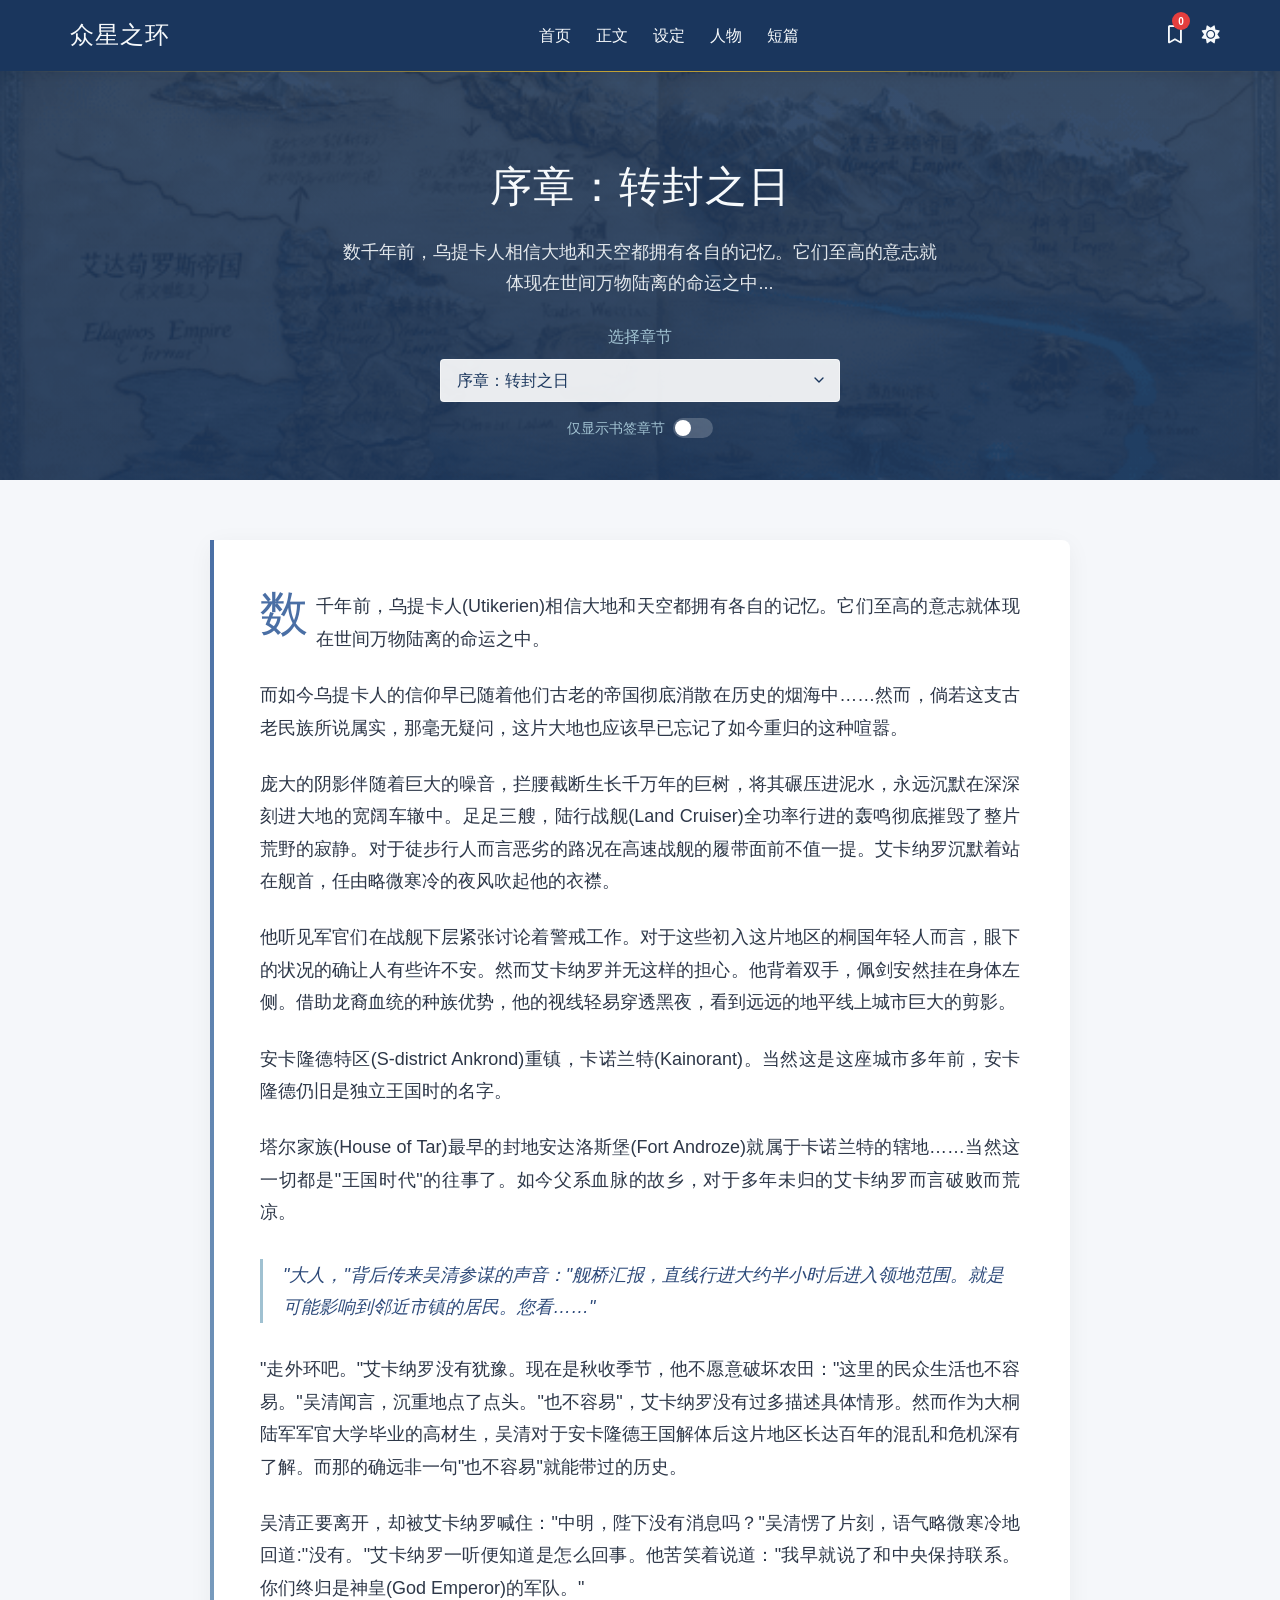
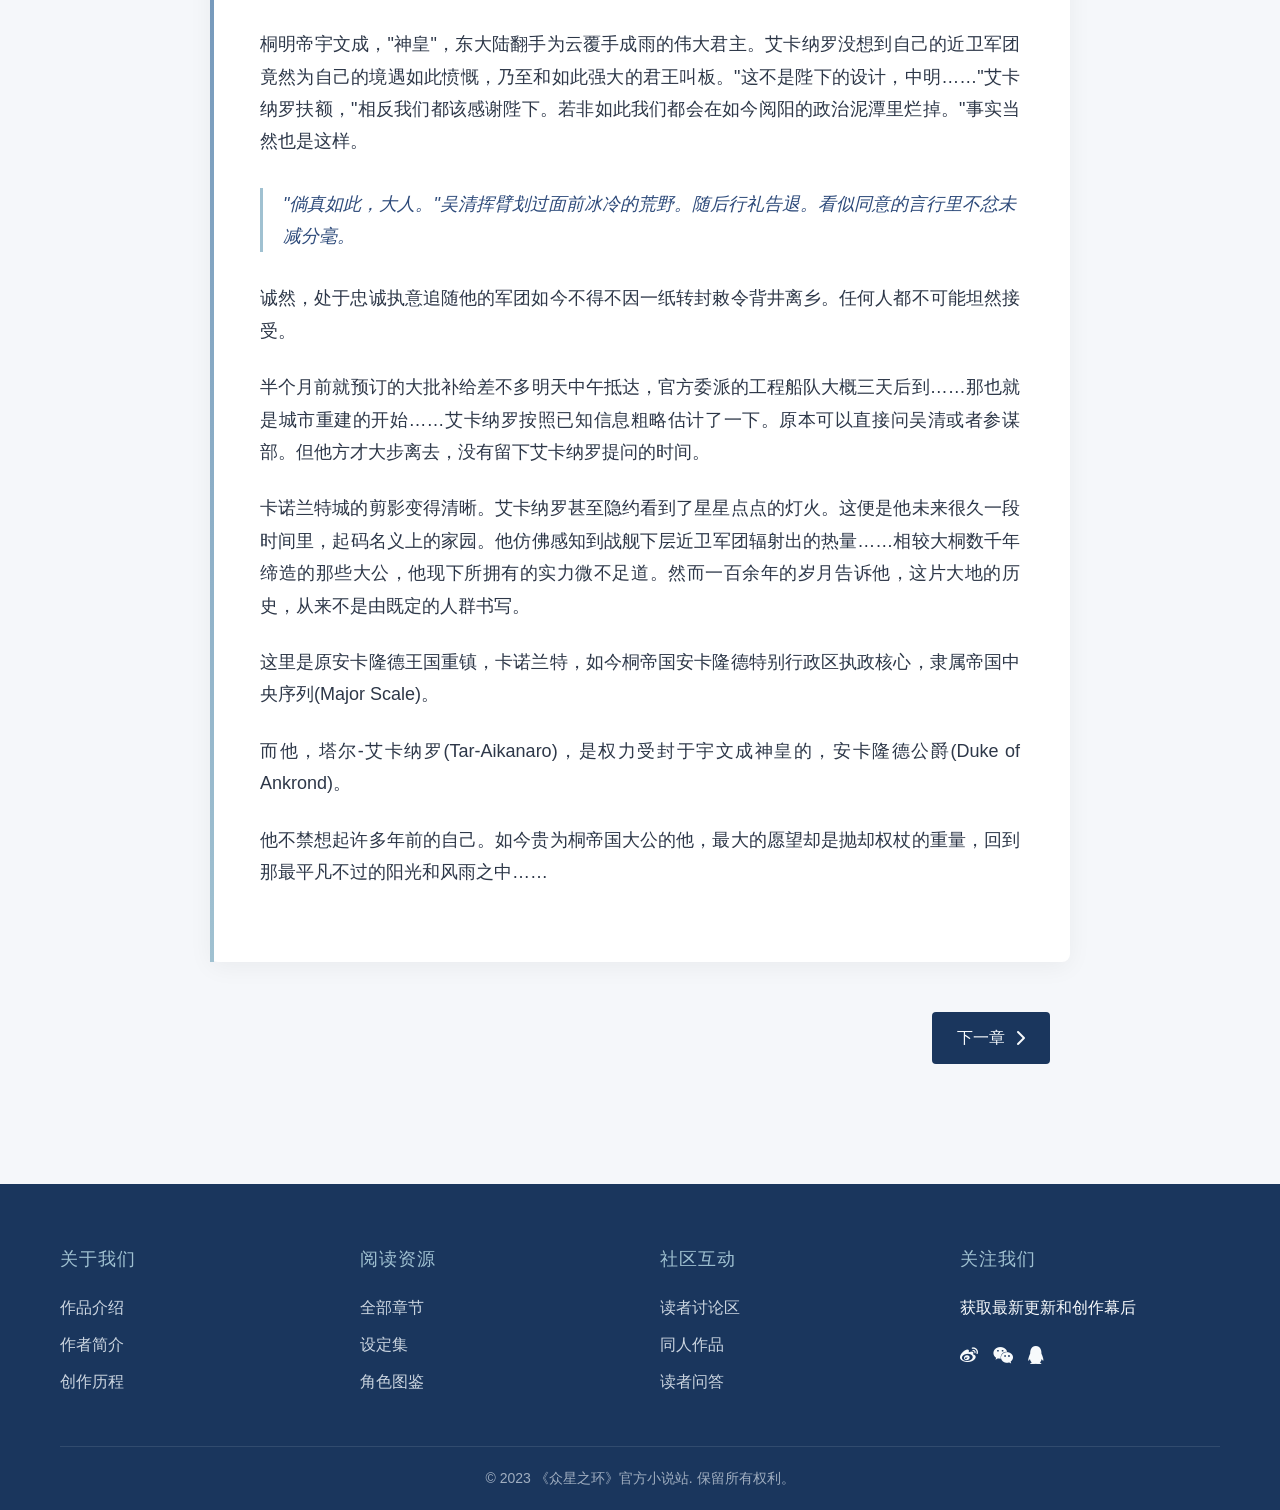
==== commit 53e4f54b: "Add files via upload" ====
--- a/chapter1.html
+++ b/chapter1.html
@@ -1,9 +1,10 @@
 ﻿<!DOCTYPE html>
 <html lang="zh-CN">
 <head>
+    <link rel="icon" href="/favicon.ico" type="image/x-icon">
     <meta charset="UTF-8">
     <meta name="viewport" content="width=device-width, initial-scale=1.0">
-    <title>序章：转封之日 - 《众星之环》</title>
+    <title>正文 - 《众星之环》</title>
     <link rel="stylesheet" href="https://cdnjs.cloudflare.com/ajax/libs/font-awesome/6.0.0/css/all.min.css">
     <style>
         * {
@@ -161,7 +162,7 @@
 
         /* 章节标题区域 */
         .chapter-header {
-            background: linear-gradient(rgba(26, 54, 93, 0.85), rgba(26, 54, 93, 0.9)), url('https://images.unsplash.com/photo-1446776653964-20c1d3a81b06?ixlib=rb-1.2.1&auto=format&fit=crop&w=1350&q=80');
+            background: linear-gradient(rgba(26, 54, 93, 0.85), rgba(26, 54, 93, 0.9)), url('./picture/map.png');
             background-size: cover;
             background-position: center;
             color: var(--text-light);
@@ -172,7 +173,8 @@
         }
 
         .dark-mode .chapter-header {
-            background: linear-gradient(rgba(15, 26, 47, 0.85), rgba(15, 26, 47, 0.9)), url('https://images.unsplash.com/photo-1446776653964-20c1d3a81b06?ixlib=rb-1.2.1&auto=format&fit=crop&w=1350&q=80');
+            background: linear-gradient(rgba(15, 26, 47, 0.85), rgba(15, 26, 47, 0.9)), url('./picture/map.png');
+            background-size: cover;
         }
 
         .chapter-header::before {
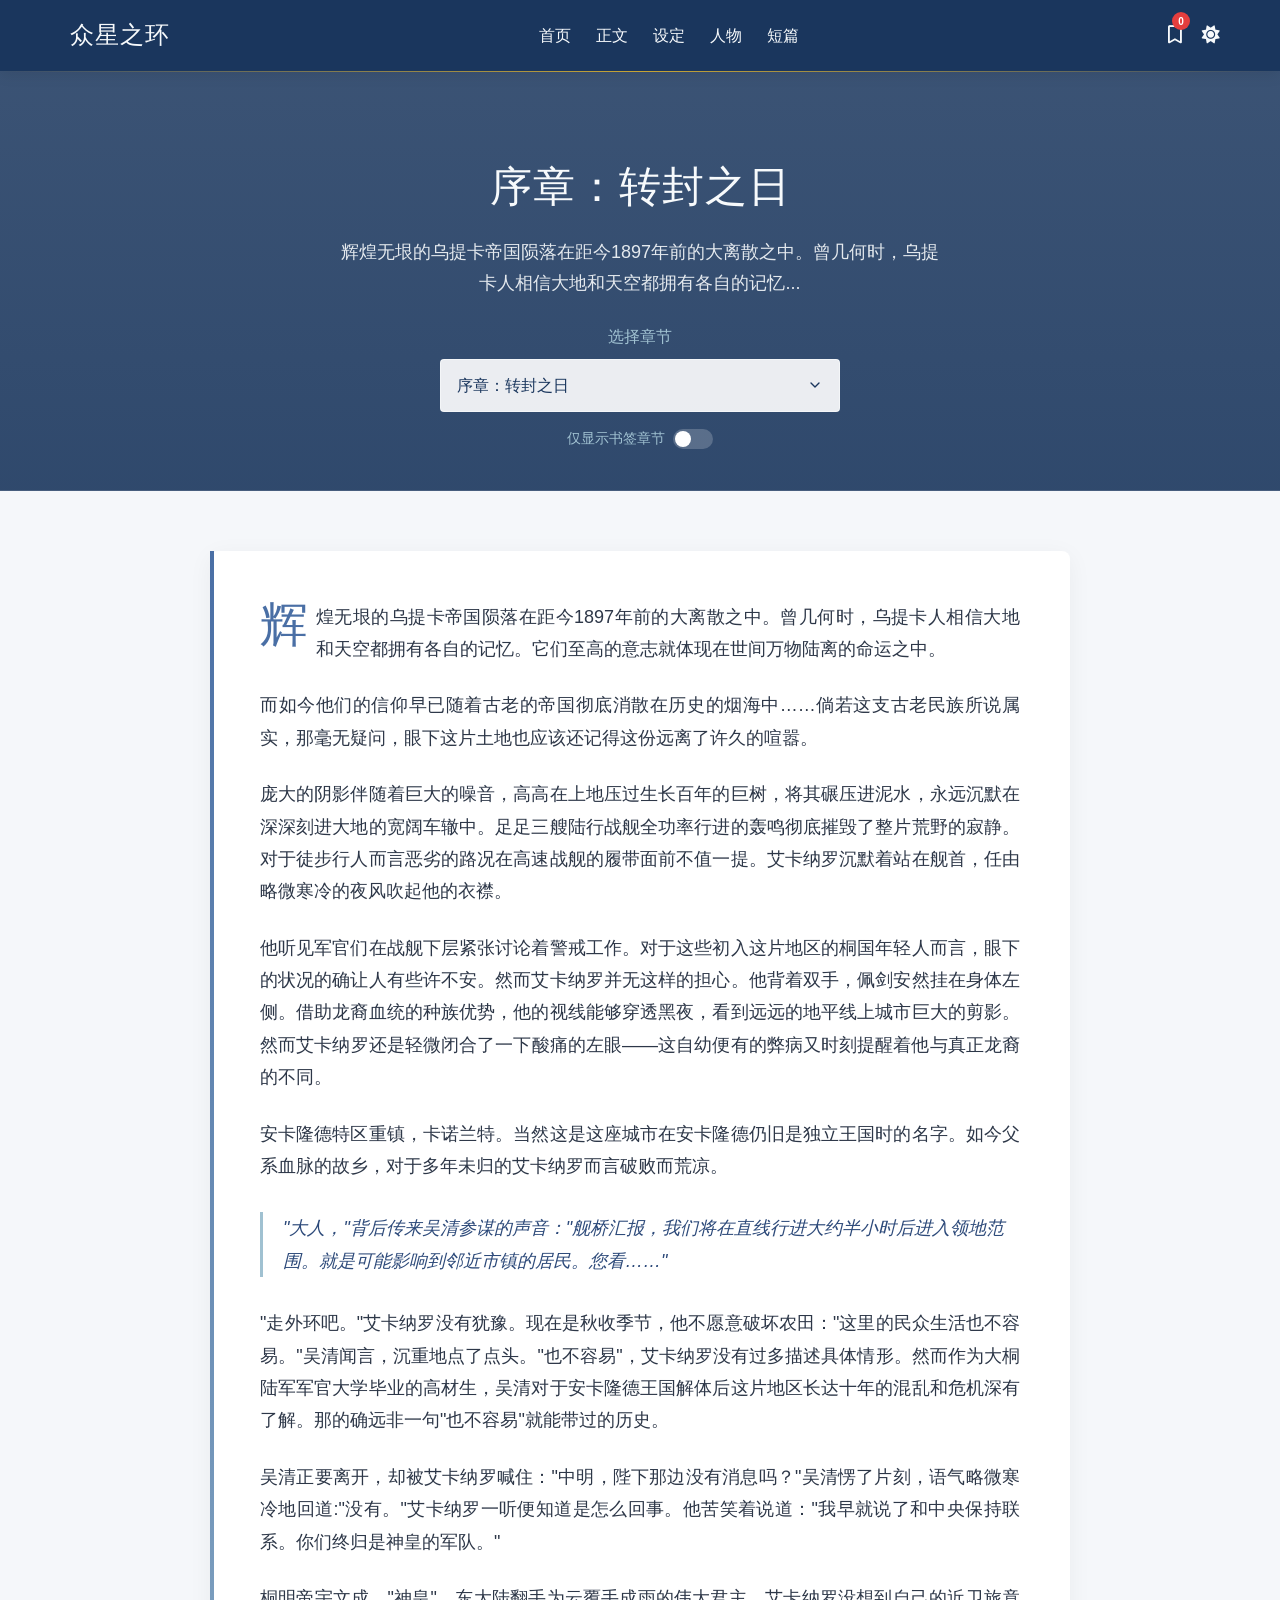
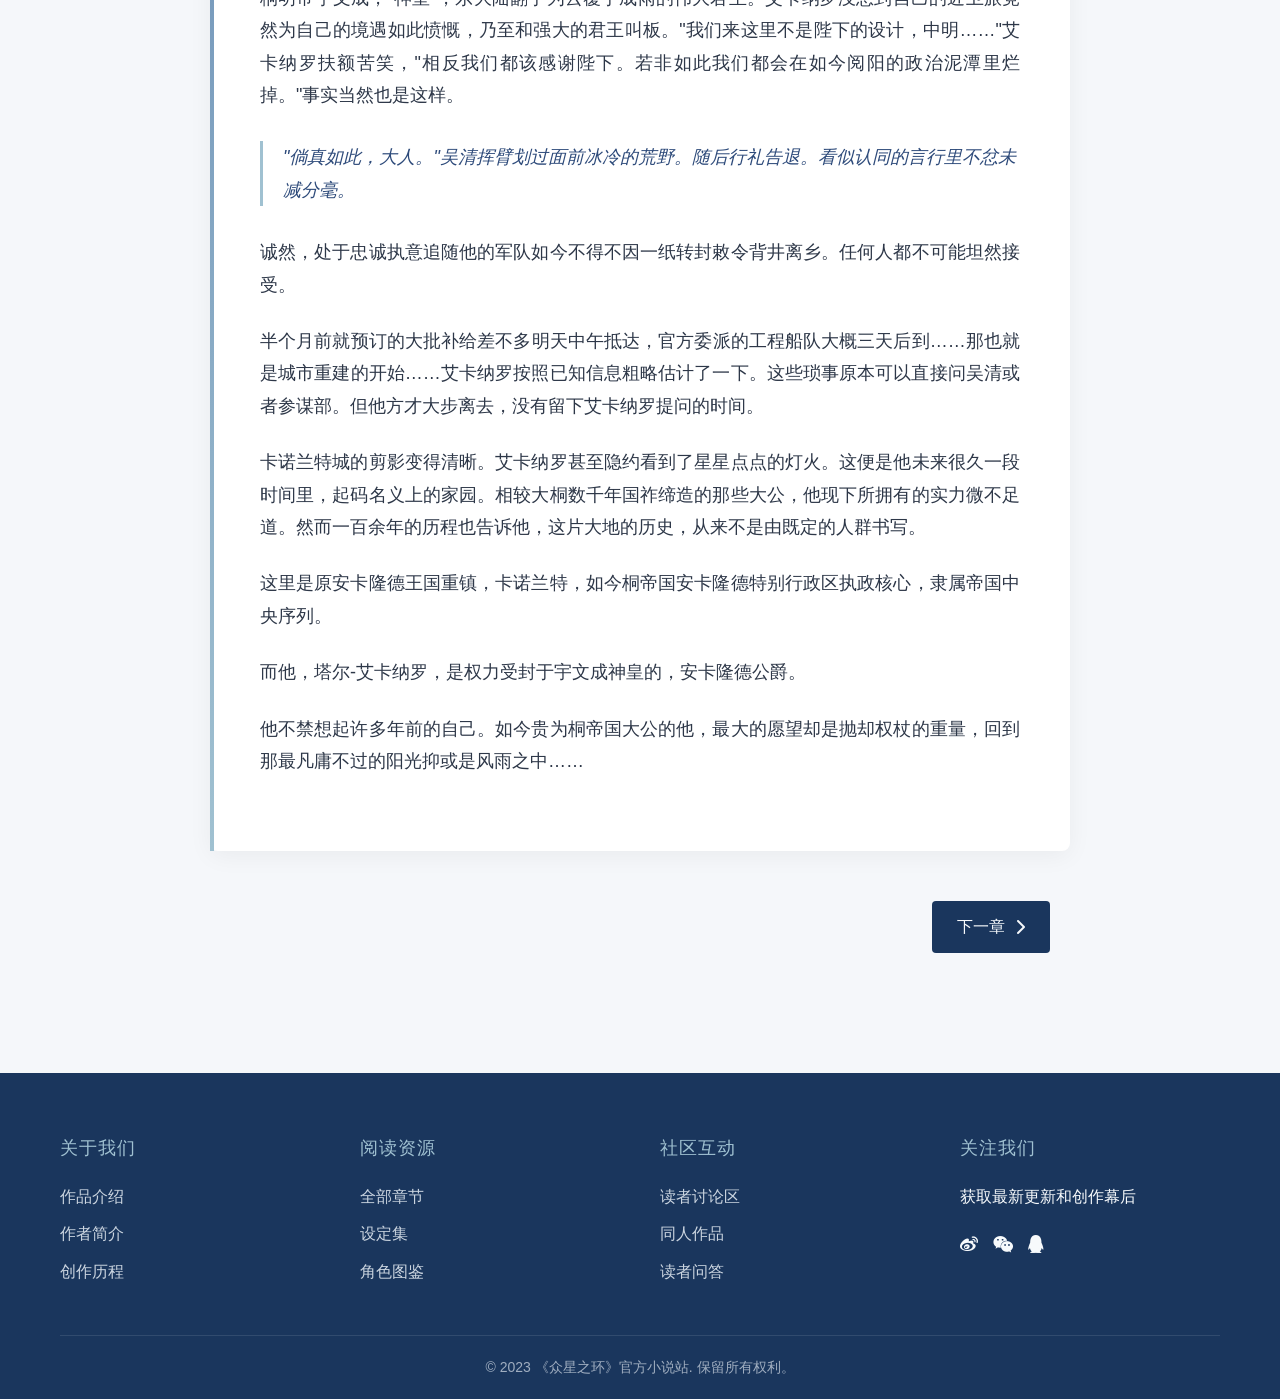
==== commit eb69da8c: "Add files via upload" ====
--- a/chapter1.html
+++ b/chapter1.html
@@ -162,7 +162,7 @@
 
         /* 章节标题区域 */
         .chapter-header {
-            background: linear-gradient(rgba(26, 54, 93, 0.85), rgba(26, 54, 93, 0.9)), url('./picture/map.png');
+            background: linear-gradient(rgba(26, 54, 93, 0.85), rgba(26, 54, 93, 0.9)), url('./picture/map.jpg');
             background-size: cover;
             background-position: center;
             color: var(--text-light);
@@ -173,7 +173,7 @@
         }
 
         .dark-mode .chapter-header {
-            background: linear-gradient(rgba(15, 26, 47, 0.85), rgba(15, 26, 47, 0.9)), url('./picture/map.png');
+            background: linear-gradient(rgba(15, 26, 47, 0.85), rgba(15, 26, 47, 0.9)), url('./picture/map.jpg');
             background-size: cover;
         }
 
@@ -202,60 +202,153 @@
             margin: 0 auto;
         }
 
-        /* 章节选择器 */
-        .chapter-selector-container {
-            margin: 25px auto 0;
-            max-width: 400px;
-            position: relative;
-        }
-
-        .chapter-selector-label {
-            display: block;
-            margin-bottom: 8px;
-            font-size: 16px;
-            color: var(--light-blue);
-        }
-
-        .chapter-select {
-            width: 100%;
-            padding: 12px 16px;
-            background-color: rgba(255, 255, 255, 0.9);
-            color: var(--primary-blue);
-            border: 1px solid rgba(255, 255, 255, 0.5);
-            border-radius: 4px;
-            font-size: 16px;
-            cursor: pointer;
-            transition: all 0.3s ease;
-            appearance: none;
-            -webkit-appearance: none;
-            -moz-appearance: none;
-            background-image: url("data:image/svg+xml;charset=UTF-8,%3csvg xmlns='http://www.w3.org/2000/svg' viewBox='0 0 24 24' fill='none' stroke='%231a365d' stroke-width='2' stroke-linecap='round' stroke-linejoin='round'%3e%3cpolyline points='6 9 12 15 18 9'%3e%3c/polyline%3e%3c/svg%3e");
-            background-repeat: no-repeat;
-            background-position: right 12px center;
-            background-size: 16px;
-        }
-
-            .chapter-select:hover {
-                background-color: white;
-                border-color: rgba(255, 255, 255, 0.8);
-            }
-
-            .chapter-select:focus {
-                outline: none;
-                border-color: var(--light-blue);
-                box-shadow: 0 0 0 2px rgba(160, 193, 209, 0.5);
-            }
-
-        .dark-mode .chapter-select {
-            background-color: rgba(26, 54, 93, 0.9);
-            color: var(--text-light);
-            background-image: url("data:image/svg+xml;charset=UTF-8,%3csvg xmlns='http://www.w3.org/2000/svg' viewBox='0 0 24 24' fill='none' stroke='%23a0c1d1' stroke-width='2' stroke-linecap='round' stroke-linejoin='round'%3e%3cpolyline points='6 9 12 15 18 9'%3e%3c/polyline%3e%3c/svg%3e");
-        }
-
-            .dark-mode .chapter-select:hover {
-                background-color: rgba(26, 54, 93, 1);
-            }
-
+        /* 章节选择器  */
+.chapter-selector-container {
+    margin: 25px auto 0;
+    max-width: 400px;
+    position: relative;
+}
+
+.chapter-selector-label {
+    display: block;
+    margin-bottom: 8px;
+    font-size: 16px;
+    color: var(--light-blue);
+}
+/* 自定义下拉 */
+.custom-select {
+    position: relative;
+    width: 100%;
+    font-size: 16px;
+    user-select: none;
+}
+/* 触发器 */
+.select-trigger {
+    display: flex;
+    justify-content: space-between;
+    align-items: center;
+    width: 100%;
+    padding: 12px 16px;
+    background-color: rgba(255, 255, 255, 0.9);
+    color: var(--primary-blue);
+    border: 1px solid rgba(255, 255, 255, 0.5);
+    border-radius: 4px;
+    font-size: 16px;
+    cursor: pointer;
+    transition: all 0.3s ease;
+    box-sizing: border-box;
+}
+
+.select-trigger:hover {
+    background-color: white;
+    border-color: rgba(255, 255, 255, 0.8);
+}
+
+.select-trigger:focus {
+    outline: none;
+    border-color: var(--light-blue);
+    box-shadow: 0 0 0 2px rgba(160, 193, 209, 0.5);
+}
+/* 下拉箭头*/
+.select-trigger .arrow {
+    display: inline-block;
+    width: 16px;
+    height: 16px;
+    background-image: url("data:image/svg+xml;charset=UTF-8,%3csvg xmlns='http://www.w3.org/2000/svg' viewBox='0 0 24 24' fill='none' stroke='%231a365d' stroke-width='2' stroke-linecap='round' stroke-linejoin='round'%3e%3cpolyline points='6 9 12 15 18 9'%3e%3c/polyline%3e%3c/svg%3e");
+    background-repeat: no-repeat;
+    background-position: center;
+    background-size: contain;
+    transition: transform 0.2s;
+}
+/* 展开时箭头旋转 */
+.custom-select.open .select-trigger .arrow {
+    transform: rotate(180deg);
+}
+/* 下拉选项面板 */
+.options-container {
+    display: none;
+    position: absolute;
+    top: 100%;
+    left: 0;
+    right: 0;
+    margin: 4px 0 0 0;
+    padding: 0;
+    list-style: none;
+    background-color: rgba(255, 255, 255, 0.95);
+    border: 1px solid rgba(255, 255, 255, 0.5);
+    border-radius: 4px;
+    box-shadow: 0 4px 12px rgba(0,0,0,0.1);
+    z-index: 1000; 
+    /* ★ 最多显示 8 个选项，溢出滚动 */
+    max-height: 22em;          /* 可通过调整该值微调显示行数 */
+    overflow-y: auto;   
+    /* 美化滚动条 */
+    scrollbar-width: thin;
+    scrollbar-color: var(--light-blue) transparent;
+}
+
+.options-container::-webkit-scrollbar {
+    width: 6px;
+}
+.options-container::-webkit-scrollbar-thumb {
+    background-color: var(--light-blue);
+    border-radius: 3px;
+}
+
+.custom-select.open .options-container {
+    display: block;
+}
+/* 单个选项 */
+.options-container li {
+    padding: 12px 16px;
+    font-size: 16px;
+    line-height: 1.4;
+    color: var(--primary-blue);
+    cursor: pointer;
+    transition: background-color 0.15s;
+    white-space: nowrap;
+}
+
+.options-container li:hover {
+    background-color: rgba(160, 193, 209, 0.15);
+}
+
+.options-container li.active {
+    background-color: var(--light-blue);
+    color: #fff;
+    font-weight: 500;
+}
+/*深色模式适配*/
+.dark-mode .select-trigger {
+    background-color: rgba(26, 54, 93, 0.9);
+    color: var(--text-light);
+}
+
+.dark-mode .select-trigger:hover {
+    background-color: rgba(26, 54, 93, 1);
+}
+
+.dark-mode .select-trigger .arrow {
+    background-image: url("data:image/svg+xml;charset=UTF-8,%3csvg xmlns='http://www.w3.org/2000/svg' viewBox='0 0 24 24' fill='none' stroke='%23a0c1d1' stroke-width='2' stroke-linecap='round' stroke-linejoin='round'%3e%3cpolyline points='6 9 12 15 18 9'%3e%3c/polyline%3e%3c/svg%3e");
+}
+
+.dark-mode .options-container {
+    background-color: rgba(26, 54, 93, 0.95);
+    border-color: rgba(255, 255, 255, 0.2);
+}
+
+.dark-mode .options-container li {
+    color: var(--text-light);
+}
+
+.dark-mode .options-container li:hover {
+    background-color: rgba(255, 255, 255, 0.1);
+}
+
+.dark-mode .options-container li.active {
+    background-color: var(--light-blue);
+    color: #fff;
+}
         /* 书签切换开关 */
         .bookmark-toggle {
             display: flex;
@@ -678,10 +771,15 @@
 
             <!-- 章节选择器 -->
             <div class="chapter-selector-container">
-                <label for="chapter-select" class="chapter-selector-label">选择章节</label>
-                <select id="chapter-select" class="chapter-select" size="1">
-                    <!-- 章节选项将由JavaScript动态生成 -->
-                </select>
+    <label class="chapter-selector-label">选择章节</label>
+    <div class="custom-select" id="chapter-select-wrapper">
+        <div class="select-trigger" id="chapter-trigger">
+            <span class="trigger-text">请选择章节</span>
+            <span class="arrow"></span>
+        </div>
+        <ul class="options-container" id="chapter-options"></ul>
+    </div>
+</div>
 
                 <!-- 书签章节切换开关 -->
                 <div class="bookmark-toggle">
@@ -814,1064 +912,139 @@
     <script>
         // 章节数据
         const chapters = {
-            "prologue": {
-                id: "prologue",
-                title: "序章：转封之日",
-                subtitle: "数千年前，乌提卡人相信大地和天空都拥有各自的记忆。它们至高的意志就体现在世间万物陆离的命运之中...",
-                content: `
-                        <p>数千年前，乌提卡人(Utikerien)相信大地和天空都拥有各自的记忆。它们至高的意志就体现在世间万物陆离的命运之中。</p>
-                        <p>而如今乌提卡人的信仰早已随着他们古老的帝国彻底消散在历史的烟海中……然而，倘若这支古老民族所说属实，那毫无疑问，这片大地也应该早已忘记了如今重归的这种喧嚣。</p>
-                        <p>庞大的阴影伴随着巨大的噪音，拦腰截断生长千万年的巨树，将其碾压进泥水，永远沉默在深深刻进大地的宽阔车辙中。足足三艘，陆行战舰(Land Cruiser)全功率行进的轰鸣彻底摧毁了整片荒野的寂静。对于徒步行人而言恶劣的路况在高速战舰的履带面前不值一提。艾卡纳罗沉默着站在舰首，任由略微寒冷的夜风吹起他的衣襟。</p>
-                        <p>他听见军官们在战舰下层紧张讨论着警戒工作。对于这些初入这片地区的桐国年轻人而言，眼下的状况的确让人有些许不安。然而艾卡纳罗并无这样的担心。他背着双手，佩剑安然挂在身体左侧。借助龙裔血统的种族优势，他的视线轻易穿透黑夜，看到远远的地平线上城市巨大的剪影。</p>
-                        <p>安卡隆德特区(S-district Ankrond)重镇，卡诺兰特(Kainorant)。当然这是这座城市多年前，安卡隆德仍旧是独立王国时的名字。</p>
-                        <p>塔尔家族(House of Tar)最早的封地安达洛斯堡(Fort Androze)就属于卡诺兰特的辖地……当然这一切都是"王国时代"的往事了。如今父系血脉的故乡，对于多年未归的艾卡纳罗而言破败而荒凉。</p>
-                        <div class="quote">
-                            "大人，"背后传来吴清参谋的声音："舰桥汇报，直线行进大约半小时后进入领地范围。就是可能影响到邻近市镇的居民。您看……"
-                        </div>
-                        <p>"走外环吧。"艾卡纳罗没有犹豫。现在是秋收季节，他不愿意破坏农田："这里的民众生活也不容易。"吴清闻言，沉重地点了点头。"也不容易"，艾卡纳罗没有过多描述具体情形。然而作为大桐陆军军官大学毕业的高材生，吴清对于安卡隆德王国解体后这片地区长达百年的混乱和危机深有了解。而那的确远非一句"也不容易"就能带过的历史。</p>
-                        <p>吴清正要离开，却被艾卡纳罗喊住："中明，陛下没有消息吗？"吴清愣了片刻，语气略微寒冷地回道:"没有。"艾卡纳罗一听便知道是怎么回事。他苦笑着说道："我早就说了和中央保持联系。你们终归是神皇(God Emperor)的军队。"</p>
-                        <p>桐明帝宇文成，"神皇"，东大陆翻手为云覆手成雨的伟大君主。艾卡纳罗没想到自己的近卫军团竟然为自己的境遇如此愤慨，乃至和如此强大的君王叫板。"这不是陛下的设计，中明……"艾卡纳罗扶额，"相反我们都该感谢陛下。若非如此我们都会在如今阅阳的政治泥潭里烂掉。"事实当然也是这样。</p>
-                        <div class="quote">
-                            "倘真如此，大人。"吴清挥臂划过面前冰冷的荒野。随后行礼告退。看似同意的言行里不忿未减分毫。
-                        </div>
-                        <p>诚然，处于忠诚执意追随他的军团如今不得不因一纸转封敕令背井离乡。任何人都不可能坦然接受。</p>
-                        <p>半个月前就预订的大批补给差不多明天中午抵达，官方委派的工程船队大概三天后到……那也就是城市重建的开始……艾卡纳罗按照已知信息粗略估计了一下。原本可以直接问吴清或者参谋部。但他方才大步离去，没有留下艾卡纳罗提问的时间。</p>
-                        <p>卡诺兰特城的剪影变得清晰。艾卡纳罗甚至隐约看到了星星点点的灯火。这便是他未来很久一段时间里，起码名义上的家园。他仿佛感知到战舰下层近卫军团辐射出的热量……相较大桐数千年缔造的那些大公，他现下所拥有的实力微不足道。然而一百余年的岁月告诉他，这片大地的历史，从来不是由既定的人群书写。</p>
-                        <p>这里是原安卡隆德王国重镇，卡诺兰特，如今桐帝国安卡隆德特别行政区执政核心，隶属帝国中央序列(Major Scale)。</p>
-                        <p>而他，塔尔-艾卡纳罗(Tar-Aikanaro)，是权力受封于宇文成神皇的，安卡隆德公爵(Duke of Ankrond)。</p>
-                        <p>他不禁想起许多年前的自己。如今贵为桐帝国大公的他，最大的愿望却是抛却权杖的重量，回到那最平凡不过的阳光和风雨之中……</p>
-                    `
-            },
-            "chapter1": {
-                id: "chapter1",
-                title: "第一章：混血龙裔",
-                subtitle: "艾卡纳罗抵达了他的新领地，面对破败的城市和敌意的目光...",
-                content: `
-                        <p>塔尔-艾卡纳罗的沉默已经持续了很久。窗外的细雨停了又下。天空的色彩像是混合在雨水中脱落了一般，只剩下朦胧的灰色。</p>
-
-<div class="quote">
-    "你的右眼看起来真是不同，就像你们安卡隆德人发怒的样子一样。"
-</div>
-
-<p>类似的问题出现在艾卡纳罗耳中早已不止一次两次了。安卡隆德的龙裔们……他很少谈论自己的血统。世人惧怕的东西多数不分好坏，只是那些与众不同的部分。</p>
-
-<div class="quote">
-    "这样啊，那是什么样子呢？"
-</div>
-
-<p>面对这样的问题，艾卡纳罗能做的，也只是装出一个困惑的微笑。</p>
-
-<div class="quote">
-    "让人不安的样子吧……"
-</div>
-
-<p>这样的回答后往往跟着疑问者语气友善的解释，但艾卡纳罗很清楚那一部分话并不反映真实的想法——恰恰相反，这反映出更高形式的恐惧，恐惧艾卡纳罗的愤怒，和随之而来的"后果"。</p>
-
-<div class="quote">
-    "艾卡纳罗？"
-</div>
-
-<p>站在他对面的年轻女孩不安地叫了他一声。他抬眼看了看她，低头整理着衣领，任凭窗外的雨声维持着让人尴尬的沉默。</p>
-
-<div class="quote">
-    "你叫什么名字？"
-</div>
-
-<p>将近三分钟后艾卡纳罗才缓缓开口，</p>
-
-<div class="quote">
-    "入学第一天，你叫我来就是为了问这样的问题？"
-</div>
-
-<div class="quote">
-    "解羽吟。我不是有意冒犯……"
-</div>
-
-<div class="quote">
-    "冒犯的人多半都会以这句话开头，省得事后遭人诘难。"
-</div>
-
-<p>艾卡纳罗的回复丝毫不带客气。解羽吟像是委屈一般，被呛得不知如何接话。</p>
-
-<div class="quote">
-    "这个名字……你是桐国贵族。"
-</div>
-
-<p>艾卡纳罗是纯粹的陈述。以飞鸟的羽翼或姿态命名，是桐帝国贵族的古老传统，某种意义上的特权。</p>
-
-<div class="quote">
-    "我是。你呢，艾卡纳罗？算了……我不用多问这些。安卡隆德人不愿意显得出众时，没法从桐国人中加以区分。"
-</div>
-
-<div class="quote">
-    "我不是安卡隆德人。我的身份和你一样。"
-</div>
-
-<p>艾卡纳罗不动声色地回驳道。</p>
-
-<div class="quote">
-    "追问无根之人的族类，不符合桐国贵族的礼节。"
-</div>
-
-<p>艾卡纳罗说罢，从窗沿边轻身跃下，径直撕开身边小门的维修封条，</p>
-
-<div class="quote">
-    "这个体育馆漏雨。不然也不会封闭。你尽早走吧。不要乱猜我们的事。"
-</div>
-
-<div class="quote">
-    "多虑了同学。只是单纯好奇未来几年身边会有一个怎样的……"
-</div>
-
-<p><strong>！！！！！！</strong></p>
-
-<p>解羽吟根本来不及作出反应，身边两米高的实木障碍墙就如同爆炸一般，整整半面寸寸碎裂。飞溅的木片若非剩下半面阻挡，早已将她的侧脸划得血肉模糊。</p>
-
-<p>整个过程中，她只捕捉到艾卡纳罗手中一闪而过的暗沉金属色光泽，在空气中划过简洁流畅至极的弧线。</p>
-
-<p>当她回过一丝神时，早已不见那东西的踪影。只有满面微笑的艾卡纳罗和他手里的雨伞：</p>
-
-<div class="quote">
-    "未来几年你身边会有一个普普通通的同学，解羽吟。"
-</div>
-
-<p>说着，他的右眼迅速变作正常的黑色，瞳孔也恢复原状，</p>
-
-<div class="quote">
-    "今天的事不必再多回忆了。我是谁，来阅阳大学做什么，你不能知道，所以也不会知道。"
-</div>
-
-<p>微微鞠躬，艾卡纳罗转身走进雨幕。</p>
-
-<div class="quote">
-    "啊哈……哈……哈……"
-</div>
-
-<p>解羽吟这时才缓过来，大口喘息着压抑迟来的恐惧。</p>
-
-<p>阅阳解氏，世袭武定君爵位，家族中出过高达四阶的栖桐台司桐使和大量翼卫司军官，解羽吟虽然并未向这一方向培养，但也是从小谙熟族中先辈的事迹。事实是……这个看似与自己同龄的神秘同学展现出的实力，已经隐隐有了压倒族谱中关于所有这些强悍先辈的记录的气势。</p>
-
-<p>作为一个桐国人，特别是有贵族背景的桐国人，解羽吟很清楚大桐千年国祚养造的奇人异士何其之多。只是……即便有这份认知，每每面对他们时，心中的讶异都分毫不减。</p>
-
-<p>正如艾卡纳罗离开时留下的话，偌大的阅阳大学，立刻便没了他的身影。</p>
-
-<p>被无关紧要的人物麻烦，对艾卡纳罗而言是司空见惯的情形。而他之所以会发火，也无非是因为他来到这里的原因。</p>
-
-<p>他决非出于任何崇高的目的远赴桐国。事实上，他是来此避难的。</p>
-
-<div class="quote">
-    "避难"。
-</div>
-
-<p>一个涵盖范围相当广泛的词。对于它的具体界定完全取决于不同人对于"灾难"一事的考量。而对于艾卡纳罗而言，他如今面临的"灾难"，就是自己的父邦——诸龙裔之国，安卡隆德。</p>
-
-<p>离开年轻人意外的纠缠后，艾卡纳罗撑起黑伞，默然走向社科院。邀请他前来的人也是如今他为一想到能找的人。沉默行路的艾卡纳罗就像之前许久一样，不受控制地紧绷着身体，打开所有感官警惕着四周完全没有理由警惕的事物。他用理智提醒自己这里是大桐阅阳的高等院校，不是卡诺兰特的下城区，一边尽可能不对偶尔路过的，在雨中嬉戏的年轻学生作出反应——他是塔尔-艾卡纳罗，他的反应带来的后果，这些年轻人经不起。想着这里艾卡纳罗自己也不由得想笑。在他的观念里，自己也还没有脱离"年轻人这一范畴"，而以真正的年轻为标准，已经见证过几十轮春秋的他也想不明白自己的定位。</p>
-
-<p>奔跑路过的人群是一回事，有意从背后袭来的抓手就是另一回事了。</p>
-
-<p>转身后撤，右手刺钉霎时出鞘，停在来人喉结前一寸的位置。</p>
-
-<div class="quote">
-    "艾卡纳罗，你告诉我这是我这辈子第几次差点被你戳死？"
-</div>
-
-<p>眼前的青年正用黑褐色的眼眸戏谑地盯着艾卡纳罗。黑色的防雨风衣下穿着精细的套装，领口却随意拉开，手里把玩着不知什么时候扯下的领带。此时他揣起手，耸耸双肩，眼神仿佛在说："你打算几时收起刀。"</p>
-
-<p>艾卡纳罗连忙收起武器，长舒一口气：</p>
-
-<div class="quote">
-    "呼……有几次吧。没想到会在路上遇见，我正去找你。"
-</div>
-
-<div class="quote">
-    "我也是来找你的。谅你也没处可去……"
-</div>
-
-<p>年轻人拍拍艾卡纳罗的肩头，</p>
-
-<div class="quote">
-    "走得很急？"
-</div>
-
-<div class="quote">
-    "很急……"
-</div>
-
-<p>艾卡纳罗尽量不去注意他眼神里的关切。他很清楚他说的什么意思。他如今一点也不愿回想起在卡诺兰特的最后一天……哪怕当初喘息片刻，他或许就再也无法冲出由大公爵亲自把守的边境隘口。</p>
-
-<p>注意到艾卡纳罗的神情，对方脸色微变，他压低声音道：</p>
-
-<div class="quote">
-    "所以他们真的调派了一个大公爵来拦你？是谁？"
-</div>
-
-<p>艾卡纳罗无奈地摇摇头：</p>
-
-<div class="quote">
-    "我们都错判了形势。他们根本没有商定协议的打算。一切的目的都是趁虚彻底摧毁塔尔家族。程云，是'黑死剑'瑟隆达斯-梅奥伦，卡诺兰特公爵。"
-</div>
-
-<div class="quote">
-    "你没认错？艾卡纳罗，这比你想的重要！"
-</div>
-
-<p>程云严肃地盯着他的脸。</p>
-
-<p>这的确很重要，艾卡纳罗心想，比他认为的更重要。瑟隆达斯-梅奥伦是卡诺兰特的本土封君，倘若安卡隆德王国不惜放弃一切托词，直接动用当地贵族截杀艾卡纳罗，那这几乎可以说是上升到国家层面的敌意。当然也并不排除瑟隆达斯家族借口寻仇这一可能。毕竟在安卡隆德王国近千年的贵族博弈中，作为梅尼珂家族的坚定盟友，塔尔家族没少招致瑟隆达斯人的憎恨。鸢尾花公爵和黑死剑公爵的对抗随着岁月流逝加深加剧，塔尔人难免夹在其中。</p>
-
-<p>但是是的。无论如何那都是瑟隆达斯-梅奥伦。他化成灰艾卡纳罗都能认得。那把狰狞的黑剑带来的恐惧让他至今难忘。于是艾卡纳罗对程云给出了肯定的回答。得到答复的程云眉头紧蹙。</p>
-
-<div class="quote">
-    "我知道你在担心什么。"
-</div>
-
-<div class="quote">
-    "卡铎公爵没有庇护你吗？"
-</div>
-
-<p>程云开口打断了艾卡纳罗的话。</p>
-
-<p>艾卡纳罗苦笑着摇摇头：</p>
-
-<div class="quote">
-    "我父亲远行本身就大大削弱了梅尼珂一派的北部防线，程云。在事变发生时瑟隆达斯家族对梅尼珂家族施加了前所未有的压力，而梅尼珂的军事实力本身就不如瑟隆达斯。卡铎公爵无法冲破封锁驰援。"
-</div>
-
-<div class="quote">
-    "听你的描述，安卡隆德的形式已经要上升到内战了。"
-</div>
-
-<p>程云沉声道。</p>
-
-<div class="quote">
-    "尚且不至于，"
-</div>
-
-<p>艾卡纳罗摇摇头，</p>
-
-<div class="quote">
-    "但的确剑拔弩张。刚才给你描述的情形里并没有发生交战，但如今就是牵一发而动全身的形势……谁都不敢妄动。"
-</div>
-
-<div class="quote">
-    "这么看来，塔伦魁尔瑅伯爵远行后你真的应该迅速接替伯爵权力，镇守梅尼珂家族的北方防线。"
-</div>
-
-<div class="quote">
-    "那也于事无补。倘若梅奥伦公爵的目的就在于击溃塔尔家族，你认为他不敢纠集重兵强攻我们的领地？"
-</div>
-
-<p>程云不再说话。艾卡纳罗是对的。自从王族式微后，瑟隆达斯家族就是安卡隆德权势滔天之至的军事贵族。就连其他大公爵也只能束手观望明哲保身，何况仅仅只是作为梅尼珂家族封臣的塔尔伯爵。</p>
-
-<p>更不用说……艾卡纳罗数十年来最不愿意做的，就是坐上那张名为"安卡隆德"的古老赌桌。</p>
-
-<div class="quote">
-    "这次来桐国，有什么打算？"
-</div>
-
-<p>程云拍拍艾卡纳罗，打破沉默。</p>
-
-<div class="quote">
-    "估计要住很久了。趁这段时间我需要调整状态，观望安卡隆德的情况……也好好转变一下自己的生活……"
-</div>
-
-<div class="quote">
-    "程云老弟，说实话我真的受够了安卡隆德。他们在我眼里就是一群老到掉渣的痴人，互相撕咬着去争抢龙王留下的宝座和权力。龙裔生性好战。倘若这些领袖，这些……大贵族乐见其成，我预感我这个父邦将会失去现有的和将有的一切，彻底沦于毁灭。"
-</div>
-
-<p>程云沉默地点点头：</p>
-
-<div class="quote">
-    "还记得那个古老的预言吗？诸龙之火启示……"
-</div>
-
-<div class="quote">
-    "龙裔之火终结……"
-</div>
-
-<p>艾卡纳罗不愿提起这个预言。这个不祥之至的，昭示着古老的龙裔王国注定毁于龙裔之手的诅咒预言……如今看来不无远见。</p>
-
-<div class="quote">
-    "那么先这样吧。"
-</div>
-
-<p>程云拉起兜帽，</p>
-
-<div class="quote">
-    "我给你安排了公寓，应该还是很舒适的……室友是一个学术疯子。高等神秘术专业。我想你们会有很多共同话题。你的公开身份是我的助教，阅阳大学社科院773届研究生。名字……还是本名。我想你也不愿意这么掩耳盗铃地躲避可能来自安卡隆德的报复。前提是'黑死剑'的手果真能伸到这么远的地方。"
-</div>
-
-<p>艾卡纳罗点点头：</p>
-
-<div class="quote">
-    "我还需要桐国的国民身份。我母亲是桐国永宁李氏出身，我有一半焱族血统，应该很好办。"
-</div>
-
-<div class="quote">
-    "好办。"
-</div>
-
-<p>程云挥手让他放心，</p>
-
-<div class="quote">
-    "艾卡纳罗，不要太担心了。你在桐国不只我一个朋友。但是我必须提醒一下你，大桐神皇陛下的统治比安卡隆德龙王更加稳定和细致。在这里遇到任何问题，尽可能联系官方协查，独立执行反而会有不必要的麻烦。"
-</div>
-
-<p>当然如此……艾卡纳罗暗自寻思，除非"黑死剑"假借安卡隆德国家之手先行与桐国联系。想到这里，艾卡纳罗不禁苦笑着提出质疑：</p>
-
-<div class="quote">
-    "不。你不会真的以为在国家舞台上我能和一个龙裔王国的大公爵掰手腕吧？算了……你不要过多操心我这边。你愿意接纳我来，我就已经感激不尽了。"
-</div>
-
-<div class="quote">
-    "如果我告诉你接纳你这事不是我拍的板，你怎么说？"
-</div>
-
-<p>程云故作神秘。</p>
-
-<div class="quote">
-    "你告诉别人我的事了？"
-</div>
-
-<p>艾卡纳罗骤然警惕。</p>
-
-<div class="quote">
-    "看样子你口口声声对我的信任也就那么点……放心！这件事是阅大主要领导拍的板，我只提到你是个安卡隆德和焱族混血。这放在如今桐国是个让人没得拒绝的理由。大桐官方尊重自己的血源，每一个因为两族联姻而复现乌提卡血统的个人都在神皇手下受到庇护。"
-</div>
-
-<div class="quote">
-    "所以，"
-</div>
-
-<p>程云使劲戳戳艾卡纳罗胸口，</p>
-
-<div class="quote">
-    "你提到的，在神皇手下和梅奥伦角力，我看也不见得会输。安卡隆德内部矛盾日益加剧，栖桐台乃至翼卫司都高度警惕。'黑死剑'这样的军事公爵，自然在大桐的远视之中。"
-</div>
-
-<p>闻言，艾卡纳罗无奈地叹气道：</p>
-
-<div class="quote">
-    "但愿是像你说的这样……至于把希望寄托于神皇的庇护……我还是觉得太过理想化了点……"
-</div>
-
-<p>曾几何时，安卡隆德的诸位龙王同样是威震大地的强权君主，与西方领域军事对峙的那数十年里，龙王的威势甚至远胜过三大帝国的皇帝，丝毫不亚于如今的大桐神皇宇文成。而后呢？艾卡纳罗眼见龙裔王国逐年式微，自我割裂。背负伟大国姓，继承古老血统的龙王们更是衰弱到韬略尽失。公爵群起觊觎王冠，不惜兵戈相向。殊不知在他们眼里万般光耀的权力圣战，终究沦为世人口中无聊之际的谈资和自毁长城的荒唐愚行。没有君主能永保大权，掌控一切。无非是换了个国家，当年的龙王如此，现在的神皇亦然。</p>
-
-<p>至少艾卡纳罗如此相信。</p>
-
-<p>如今他远遁大桐，撤出安卡隆德的漩涡，但这并不代表他已然妥协。他是塔尔-艾卡纳罗，安达洛斯堡和安塔洛奇领伯爵，如今他在域外依旧拥有六成的领地。龙王统治繁盛时期，塔尔家族是其麾下最强大的羽翼和猎杀大师。作为当前仅剩的塔尔血统，艾卡纳罗绝不允许瑟隆达斯-梅奥伦玷污其尊严。</p>
-
-<p>程云看出了艾卡纳罗的想法：</p>
-
-<div class="quote">
-    "所以你终究还是要反攻安卡隆德的。或早或晚……毕竟你也不像是会听任'黑死剑'就此取胜的人。"
-</div>
-
-<div class="quote">
-    "瑟隆达斯-梅奥伦如今在你们眼里尚且依旧是那个高贵而强悍的卡诺兰特公爵，让敌人胆寒的'黑死剑'。"
-</div>
-
-<p>这点艾卡纳罗心知肚明，</p>
-
-<div class="quote">
-    "这就是为什么我暂且在你眼里也同样是个争权夺利的贵族。但是没关系……当我再度找上梅奥伦的那一天，我会让全世界都看到他本身的模样。"
-</div>
-
-<p>程云温和地回应了艾卡纳罗略显生硬的言辞：</p>
-
-<div class="quote">
-    "你从来不必非要证明什么，老兄。哪怕你告诉我你要的是龙王的位置，我也不会觉得你疯了。我对'黑死剑'的人品没有了解。我只知道，我是你的朋友。"
-</div>
-
-<div class="quote">
-    "还龙王的位置……"
-</div>
-
-<p>艾卡纳罗不禁失笑，他推了朋友一把，</p>
-
-<div class="quote">
-    "以后少开这种扯淡玩笑啊你！行了……时候不早了。咱们之后有事再联系吧。"
-</div>
-
-<p>告别了朋友。艾卡纳罗也不再费力装出笑容。他尽可能隐藏起内心剧烈的不安，转身走进阅阳的夏雨之中……</p>
-                    `
-            },
-            "chapter2": {
-                id: "chapter2",
-                title: "第二章：“渎职之罪”",
-                subtitle: "裴赫杜恩-塔里楠面无表情地挥手遣散了十二个小时前慌忙组建的参谋部。",
-                content: `
-                        <p>【安卡隆德王国，边境领首府伦瑅恩】</p>
-
-<p>裴赫杜恩-塔里楠面无表情地挥手遣散了十二个小时前慌忙组建的参谋部。</p>
-
-<p>他不怪这些年纪尚轻的军官。他知道这些弟兄面对沙达尔人和凛吉亚特人时都曾是悍不畏死的英勇战士。安卡隆德王国内乱数十年，国土一寸不失，或许只有塔里楠本人知晓这是哪些人的功劳。他们的先辈都在沙达尔大公和凛吉尔冰帝手里流干了血，如今才轮到他们……</p>
-
-<p>他们都是好战士，不负龙裔之名。他希望所有人都能向当前的敌人投降，以此保全性命。</p>
-
-<div class="quote">
-    "伦瑅恩明明已经流了这么多血了啊……"
-</div>
-
-<p>塔里楠的喃喃自语声音不大，压不住窗外重炮和法术轰击城墙的巨响，盖不过对面愈发逼近的杀声，连自己都听不太清。或者说，连他自己都不知道这句话到底是在对谁倾诉和祈求。</p>
-
-<p>十二个小时的时间里，伦瑅恩城直接转入作战状态，快速反应面敌，高效组织兵力，组建前敌指挥部门。任何一个国家的将军都会对这次防御作战的过程打高分。只是，高分并没有替他们赢下这场战斗。</p>
-
-<p>塔里楠漠然整理好军装，从抽屉里取出这一生挣得的全部勋略，依次排开挂在略章架上。他取下红黑两色的华丽披风，细细拭去炮弹从天花板震落的尘土，擦亮喉头位置暗沉的奎隆钢徽记，随后将其认真披到身上……待到窗外炮弹声止息，他深吸一口气，抽出佩剑大步走出房门。</p>
-
-<p>确认周围已经没有生还的抵抗力量，先锋官下令成小队向城堡逼近。他们前进得不慢——按理说伦瑅恩已经不该再有还未投降也未被杀死的对手了。城堡大门洞开着，像是被迫屈膝的巨人，不得已敞开门户任由对手劫掠——虽然这显然并非来人的目的。</p>
-
-<p>打头的士兵望进大厅的黑暗……寒光一闪而过……先是颈部微凉，而后双眼失去了稳定的视野，天旋地转……一级级摔下台阶。</p>
-
-<p>随后的士兵来不及高喊，就被疾冲而来的剑士一击撕裂阵型。黑色的披风在他身后剧烈翻飞，剑身上显然施加了残酷的猎杀法术，闪烁着猩红色的暗纹。剑士高傲地蔑视着霎时慌乱的敌阵，灰黑色的发丝飘舞，双眼闪烁着高阶龙裔极端愤怒时特有的赤金色。</p>
-
-<p>安卡隆德王国边境领公爵—— 裴赫杜恩-塔里楠，最终独自面对着从背后生生刺来的利刃。</p>
-
-<div class="quote">
-    "黑死剑"瑟隆达斯-梅奥伦缓步踏出阵列，静静地，一步一步走近塔里楠。
-</div>
-
-<div class="quote">
-    "真是意外的来访。梅奥伦大公。"
-</div>
-
-<p>塔里楠丝毫不掩饰自己的嘲讽。</p>
-
-<div class="quote">
-    "晚上好。塔里楠大公。"
-</div>
-
-<p>梅奥伦轻轻拍掉肩上的灰尘，语气平淡的好像真的只是来赴一场晚宴，周围的尸体和军队都不存在，</p>
-
-<div class="quote">
-    "伦瑅恩还是……一如既往的坚固。"
-</div>
-
-<p>塔里楠冷笑一声：</p>
-
-<div class="quote">
-    "只可惜如您所见，这座城市没有为自己的后背设防。您觉得这算是疏漏吗？"
-</div>
-
-<p>话到这里，连他自己都不知道是不是含着悲哀。</p>
-
-<p>梅奥伦慢慢走近。塔里楠微微抬高手中剑尖：</p>
-
-<div class="quote">
-    "停，大人，我没有允许您走近裴赫杜恩的大厅。"
-</div>
-
-<p>梅奥伦耸耸肩，果真退回了原地，摊开双手仿佛没有恶意。</p>
-
-<div class="quote">
-    "咱们把话说开吧，塔里楠大公。我对边境领公爵家族满怀敬意，从来无意与您为敌。"
-</div>
-
-<div class="quote">
-    "我竟然听出了真诚。您说我是不是疯了？还是被您的舰炮轰到耳鸣？"
-</div>
-
-<p>塔里楠向远处的陆行战舰点点头，</p>
-
-<div class="quote">
-    "动用陆巡舰冲击本国的城市……您今天的确为安卡隆德开创了许多先例。"
-</div>
-
-<div class="quote">
-    "我是真诚的。龙王为证。"
-</div>
-
-<p>梅奥伦点点头。</p>
-
-<div class="quote">
-    "您也配提龙王。"
-</div>
-
-<p>塔里楠眼中全无笑意。</p>
-
-<p>梅奥伦的沉默似乎让周围的空气都骤然变冷了几分。但是这没有冲淡塔里楠眼神里的嘲讽，也没有压低他手里的利剑。梅奥伦看着他手里的寒光，冷冷地开口：</p>
-
-<div class="quote">
-    "我很清楚您有多反感我。而我一样，一如既往地厌烦您的固执，甚至是……愚蠢。当然这不重要……交出艾卡纳罗伯爵，塔里楠。交出艾卡纳罗，您将会一如既往地担任边境领公爵，王国之盾。交出艾卡纳罗，瑟隆达斯家族会在全国范围内向边境领致歉并敬献赔偿。我可以给您很长时间，前提是您正式接受这一提议。"
-</div>
-
-<div class="quote">
-    "倘若我拒绝呢？"
-</div>
-
-<p>塔里楠挑衅道。</p>
-
-<div class="quote">
-    "那么您会不声不响地死在这片台阶上。一百年后不会再有人记得边境领和裴赫杜恩-塔里楠公爵的存在，"
-</div>
-
-<p>梅奥伦拔出佩剑。不同于塔里楠所持之剑的强韧凶烈，剑锋出鞘之际一股微弱但难以名状的恶寒感便以他为圆心扩散开去。梅奥伦的佩剑剑身漆黑如墨，表面像是流动着诡异而不流畅的波纹。那像是液体吗……塔里楠不由得心想，倘若是，是怎样的液体才会流动着这样无望的波纹？泰莫斯尼尔，"黑色与死亡之铁"，这就是梅奥伦大公称号"黑死剑"的来历。</p>
-
-<div class="quote">
-    "您的荣誉不会受损。塔里楠大人。泰莫斯尼尔啜饮过无数人的血。您的也不会有什么不同。我将与您公平对决。倘若您得以取胜——虽然那不可能，那么瑟隆达斯家族将永远不再经由您彻查艾卡纳罗的下落，您也有权向卡诺兰特要求赔偿。"
-</div>
-
-<div class="quote">
-    "您是在等我感谢您的慷慨吗？不会有的。"
-</div>
-
-<p>塔里楠摆出架构，</p>
-
-<div class="quote">
-    "就用您的'黑死剑'——说来有点恶心……让我领教一下好了。"
-</div>
-
-<p>塔里楠剑身上的火焰骤然炽烈，映得他眼中一片橙红：</p>
-
-<div class="quote">
-    "至于边境领，瑟隆达斯。你不理解这片土地。你可以占有伦瑅恩乃至全境，你可以占有这里的每一个活人。但你永远都不会真正拥有它！"
-</div>
-
-<p>塔里楠收紧架构，剑尖前指。高阶龙裔贵族，边境领裴赫杜恩的古老剑术与魔法在这一刻暴涨到极限，以他为圆心甚至催刮起一股小型的炎流风暴。风暴周围几米，如今只有梅奥伦不为所动。他手握泰莫斯尼尔，静静等待着塔里楠的冲锋。</p>
-
-<p>此时的塔里楠视线里几乎已经看不清对手。他心里明白，对面的敌人是"黑死剑"，这几乎已经注定了结局。但他还是赌上龙裔血统的一切去燃烧。</p>
-
-<p>因为今天是边境领的末日。裴赫杜恩的末日。塔里楠不是为了胜利燃烧。他要完成最后的敬献——敬献终究没能无愧面对的先祖，敬献他终究辜负的龙王陛下和边境领人民，敬献自己终究高洁到最后的公爵之血。这就是塔里楠大公的绝唱。</p>
-
-<p>不知为何，模糊的视线前最后闪过的却是那个未留一言就此远去的年轻身影……是啊。他也辜负了他。</p>
-
-<p>火炎怒涨扬升，风暴前移。公爵冲破灰烬的帷幕。</p>
-                    `
-            },
-            "chapter3": {
-                id: "chapter3",
-                title: "第三章：高等神秘术",
-                subtitle: "谭祁信，这么一个简单的名字介绍是艾卡纳罗和他认识几个小时以来两人唯一的交流。",
-                content: `
-                        <p>谭祁信，这么一个简单的名字介绍是艾卡纳罗和他认识几个小时以来两人唯一的交流。不难看出这个年轻学者对新的乌提卡人同窗并无明显兴趣。就像程云早先和艾卡纳罗描述的样子，这位谭祁信确实是个高等神秘术疯子。杂乱的地板上甚至堆放着《"铁鹫"查约恩——古乌提卡神代魔法研究》、《强弱法与间变式》、《高等神秘术介质——六阶》这样价值不菲的重要资料。此时《强弱法与间变式》正摊开在他桌前。</p>
-
-<p>艾卡纳罗远远便看出了他正在写的文章遇到了瓶颈。强弱法和间变式都是最早由乌雷-撒·查约恩创制的尖端术式，然而千年时间过去，当下高等神秘术界对二者的界定越发模糊。至于尚且能使用它们的术师，更是寥寥无几。艾卡纳罗看不下去他绞尽脑汁研究这种过分的难题。</p>
-
-<div class="quote">
-    "间变式在实际运用时和强弱法最大的不同在于它的本质是同时调和两种及以上的高阶法术同时展开，而强弱法则是交替施展两种强度明显不同的法术，对二者互补增强。所以实际操作反映出来的结果是间变式难度和门槛比强弱法更高。"
-</div>
-
-<p>艾卡纳罗凑近他提示。</p>
-
-<div class="quote">
-    "你怎么知道？你会间变式？别开玩笑我忙着呢！"
-</div>
-
-<p>让艾卡纳罗格外意外的是，初次见面未做交流的谭祁信谈到神秘术专业竟然丝毫不见生分，</p>
-
-<div class="quote">
-    "多少年都没有研究间变式的实例了！"
-</div>
-
-<div class="quote">
-    "你也知道没有实例啊，"
-</div>
-
-<p>艾卡纳罗扶额苦笑，</p>
-
-<div class="quote">
-    "你那几本乌提卡神秘术资料我都看过，没见哪本能讲明白强弱法的，何谈间变式？"
-</div>
-
-<div class="quote">
-    "现在能研究清楚强弱法也够了！就算是强弱法也很难找到可考的实例！大学不批准我研究经费，没法打造层次更高的施术装备。不然我早都尝试了。所以说我很忙，你别烦我！"
-</div>
-
-<p>言罢，谭祁信立刻伏案奋笔疾书。但艾卡纳罗明白，要靠计算算出强弱法或间变式的源流，人力是远远不够的。</p>
-
-<div class="quote">
-    "谭祁信，我是塔尔-艾卡纳罗，安卡隆德和焱族混血。我的血管里就有古代乌提卡术师的源流。"
-</div>
-
-<p>这句话声音不大，但是落笔的刷刷声立刻消失，谭祁信第一次认真转头看向艾卡纳罗。很难说艾卡纳罗从那眼神里感受到的是什么——就好像他自己变成了一篇活的论文。而论文在学术疯子眼里总有被狩猎的不安和恐怖感。</p>
-
-<p>艾卡纳罗不再和他对视，转身扭开房门：</p>
-
-<div class="quote">
-    "现在你是继续埋头在这一大堆纸质垃圾了里头做那些体量离谱的计算，还是跟我到外面去，亲眼看我实操一次强弱法？"
-</div>
-
-<p>艾卡纳罗带着他绕了很远的路才终于找到一片四下无人的空地。一路上见到的师生无不用诡异的眼神看向他们窃窃私语。艾卡纳罗大概猜到了是为什么。</p>
-
-<div class="quote">
-    "能不能先告诉我你有多久没出过房门了？"
-</div>
-
-<p>一经停下，艾卡纳罗当即问道，</p>
-
-<div class="quote">
-    "他们看你的眼神就像看到尸体掀开棺材板从土里爬出来了。"
-</div>
-
-<p>事实也确实是这样，走到亮堂的室外，艾卡纳罗才发觉自己这位亲爱的同学衣着油污面容潦草，胡须头发杂乱地纠缠在一起。很难想象有多久没有打理过自己。在艾卡纳罗的印象里，似乎只有二百来年前西方领域防御战期间他组织镇守艾塞尔林德要塞战况最激烈的那段时间，自己才有过如此狼狈的样子。</p>
-
-<p>但艾卡纳罗立刻意识到自己白问了——谭祁信眼里闪着恶狼般的凶光盯着他。全然不像是会在此刻听进关于自己形象的建议。无奈，艾卡纳罗几步远离他：</p>
-
-<div class="quote">
-    "你认真看好，我只做一次。"
-</div>
-
-<p>抬手，一柄形貌简明的短手戟赫然在握——桐国古流武器范畴，但是大体采用了现代军事武器的制式。格外引人注目的则是它的材质——没有花纹，深邃沉稳的触感和观感。</p>
-
-<div class="quote">
-    "奎隆钢武器……"
-</div>
-
-<p>谭祁信理论知识深厚，立刻看出了正确结果，</p>
-
-<div class="quote">
-    "这是军事型的特别定制类！有趣……"
-</div>
-
-<div class="quote">
-    "强弱法。我就施展最简单的类型。"
-</div>
-
-<p>艾卡纳罗手抚戟柄，周围空气微动，戟首随之开始高频振动，</p>
-
-<div class="quote">
-    "基础气流法术，'锋度'，"
-</div>
-
-<p>谭祁信此时早已恢复了两眼金光的状态，他快速点头示意艾卡纳罗继续。</p>
-
-<p>艾卡纳罗放低手戟，另一股源流附加而上：</p>
-
-<div class="quote">
-    "基础增强型法术。没有具体名字。有些人叫'落锤'"
-</div>
-
-<p>谭祁信再次使劲点头。显然知道如今艾卡纳罗对应在强弱位上的这两种法术。</p>
-
-<p>一片梧桐叶在此时飘下。</p>
-
-<div class="quote">
-    "我当前的武器不是刀剑。理论上即便施加'锋度'也不至于凌空切叶。然而……"
-</div>
-
-<p>艾卡纳罗随手挥动武器，落叶悄无声息地分裂。</p>
-
-<div class="quote">
-    "这是弱法，或许不够清楚。现在看它作用在强法上的效果。基础增强术是常用的击退拦截用法术。打击力度是有限的。但正如你所见——"
-</div>
-
-<p>艾卡纳罗右手漂亮地转动武器，反手挥击向身边的大理石球。</p>
-
-<div class="quote">
-    "轰——"
-</div>
-
-<p>伴随着不亚于榴弹爆炸的声响，大理石球自心碎裂。</p>
-
-<div class="quote">
-    "两种最基础不过的法术，在强弱法的调和下，互相增强，能达到这样出乎意料的效果。但如果问是否能够在一个对象上同时展开这两种法术，那么是不可能的。那需要间变式。而我不会间变式，它太难了。"
-</div>
-
-<p>艾卡纳罗收起手戟。</p>
-
-<p>兴奋过后，谭祁信依旧意犹未尽：</p>
-
-<div class="quote">
-    "你知道吗艾卡纳罗……你是叫这个吧？算了。你要知道我根本不敢想象自己这么早就可以亲眼见证强弱法这样的术式！这就是乌提卡血统的种族优势？"
-</div>
-
-<div class="quote">
-    "我也不知道。可能会有点吧。当然我的施术武器也够趁手。乌提卡法术和术式是我一直都在留意研究的。我甚至试过间变式——因此我知道自己做不到这个……至少当前还不行。"
-</div>
-
-<p>艾卡纳罗实话实说。</p>
-
-<p>谭祁信似乎有些落寞：</p>
-
-<div class="quote">
-    "如果我老早就有你这种水平的支持，研究根本不至于落到现在这一步。"
-</div>
-
-<div class="quote">
-    "我才没做什么，"
-</div>
-
-<p>艾卡纳罗谦逊地摇摇头，</p>
-
-<div class="quote">
-    "只是顺手给你举个例子罢了。"
-</div>
-
-<div class="quote">
-    "你不简单啊……塔尔-艾卡纳罗。你的武器，战技和法术……除非乌提卡血统或者龙裔都是天生的精英。"
-</div>
-
-<div class="quote">
-    "并非如此。不过我相信你不会过分好奇我的情形。你是很有心的研究学者。我是看重这点才展示这些的。"
-</div>
-
-<p>艾卡纳罗解释道。</p>
-
-<div class="quote">
-    "你是程教授的助理？"
-</div>
-
-<div class="quote">
-    "是。我773年毕业后回安卡隆德呆了很久。前几天才在教授邀请下回桐国的。"
-</div>
-
-<p>艾卡纳罗点点头，</p>
-
-<div class="quote">
-    "程教授是个好老师，我很荣幸被他赏识。"
-</div>
-
-<div class="quote">
-    "程教授的话那就没任何问题了。一开始我还担心你会拖慢我的进度。现在看来……情况倒有可能反过来哈哈哈哈。"
-</div>
-
-<p>谭祁信自嘲地笑着。</p>
-
-<div class="quote">
-    "别开玩笑了。我可不是什么热情的研究疯子。真会拖慢你的进度的。"
-</div>
-
-<p>艾卡纳罗也微笑着调侃了一句。</p>
-
-<p>不难看出谭祁信兴致相比最初见面时大为高涨。不掩情绪、不做姿态，这样真实的家伙让艾卡纳罗不由得想起自己这个岁数的年代——许久以前，艾卡纳罗还把安卡隆德称为家的时候。</p>
-
-<div class="quote">
-    "总之，以后高等神秘术相关的问题，要是你不嫌弃，都可以找我，咱们一起解决。"
-</div>
-
-<p>艾卡纳罗拍拍谭祁信，</p>
-
-<div class="quote">
-    "我主要研究的是古流简体术的现实应用和法术媒介质。但是因为缺乏科学知识……所以研究遇到瓶颈。"
-</div>
-
-<div class="quote">
-    "当然没问题。是我的荣幸，阁下。"
-</div>
-
-<p>谭祁信此时再没有了先前的不耐烦。</p>
-
-<p>这一样的态度转变也在艾卡纳罗意料之中。就像各国的年轻贵族一样，谭祁信空有研究热情，却缺少高等神秘术施术经验。毕竟……原始的法术是战争技艺，桐帝国百年太平盛世，何来战争经验的积累呢。</p>
-
-<div class="quote">
-    "谭祁信，说到这里了我也必须提醒你一些事。"
-</div>
-
-<p>艾卡纳罗正色。</p>
-
-<div class="quote">
-    "不必了。"
-</div>
-
-<p>谭祁信摆摆手。这倒是出乎艾卡纳罗意料。</p>
-
-<div class="quote">
-    "怎么说？"
-</div>
-
-<p>艾卡纳罗疑惑道。</p>
-
-<div class="quote">
-    "你是安卡隆德人。那个国家的情况世人皆知……我大概猜得到你是怎么冲出来的。然而跳出泥潭者到底全身泥污，清洗需要时间。"
-</div>
-
-<p>艾卡纳罗讶异于他的生动比喻。</p>
-
-<div class="quote">
-    "至于这是个怎样的过程，外人当然不必过问。"
-</div>
-
-<p>谭祁信拍拍艾卡纳罗，示意他放心。</p>
-
-<p>艾卡纳罗点点头。他很欣慰谭祁信有这份领悟——如此便不辜负他心血来潮的热情……一个会施展强弱法的龙裔突然出现在阅阳大学，传扬开来是不小的麻烦。单是由此而来的拉拢和觊觎就足以给他带来困扰。当然，这也仅仅是由于那些人的短视。倘若亲眼见过瑟隆达斯-梅奥伦那个级别的力量爆发，他们就不会随意用"奇迹"形容许多作为。无奈，瑟隆达斯家族皆是传承有序的古裔，上溯至至高王时代的强劲高等血统流淌在他们，特别是那位黑死剑公爵体内。古裔与寻常龙裔的差别无异于龙裔和孱弱常人的差异。</p>
-
-<p>坦白说艾卡纳罗的家族亦是高贵的古裔家族。但是百余年来与寻常龙裔家族和桐国焱族的联姻已经大大削弱了他们身为龙裔古老血脉分支的强大力量。他永远无法遗忘梅奥伦在那晚说过的话。没有任何直白的侮辱，单单对事实的陈述就已经使他心如刀绞。</p>
-
-<div class="quote">
-    "如今你早已不是古裔了。塔尔家的年轻伯爵。我甚至不确定你还算不算龙裔。"
-</div>
-
-<p>他不愿意回想起那天。借助梅奥伦的轻敌，拼尽艾卡纳罗所掌握的一切底牌和家学，他才堪堪得以逃脱。他太害怕流言蜚语太早把那柄"黑死剑"招来——虽然他们终究是要再碰面的。</p>
-
-<p>告别谭祁信，艾卡纳罗的第一感觉是茫然无措。大桐是他的母邦，然而在这偌大的都城中他依旧感到无处可去。他不由得回想起不久前为他让开去路的边境领公爵。那个裴赫杜恩家族的老公爵用眼神告诉他："前路自由。"自由却并非顺利，现在想来他多半是这个用意。此时天色渐暗。这个季节的阅阳气候宜人，雨水浸湿洋灰地面散发出的土腥气息让他宁静下来。深吸一口气，他转身面向树林中的阴翳。</p>
-
-<div class="quote">
-    "青川弘一。"
-</div>
-
-<p>艾卡纳罗用龙裔贵族的语调开口。</p>
-
-<div class="quote">
-    "艾卡纳罗大人，"
-</div>
-
-<p>所谓的青川弘一并未现形，只有一丝飘渺的声音传来，</p>
-
-<div class="quote">
-    "安塔洛奇领代理，青川弘一，觐上。"
-</div>
-
-<p>艾卡纳罗点点头，稍稍安心。他明白塔尔家族的外领依旧在掌控之下：</p>
-
-<div class="quote">
-    "近期领内情况如何？附近地区可有相关异动？"
-</div>
-
-<div class="quote">
-    "并无，艾卡纳罗大人。在下将加派兵力，确保领内警戒无虞。"
-</div>
-
-<p>青川弘一还是如往常一样，话语干练，执行有力。艾卡纳罗点点头。</p>
-
-<div class="quote">
-    "收拢力量，近期不得与安卡隆德本土进行任何联系。包括……或者说尤其是和盟友。"
-</div>
-
-<p>艾卡纳罗叮嘱。他知道瑟隆达斯家族不可能不就他逃脱一事清算。任何此时和塔尔家族扯上联系者都或被殃及。</p>
-
-<div class="quote">
-    "是。大人，本土突遇事变，领内会议商讨后希望您能尽早回归，掌控大局。"
-</div>
-
-<p>青川弘一还是提出了建言。</p>
-
-<p>艾卡纳罗淡淡地看向青川弘一的方向：</p>
-
-<div class="quote">
-    "如果有什么必须我亲自解决的事务，那就是战争。针对瑟隆达斯，安卡隆德本土的战争。塔尔家族已经损失了四成实力。目前无法参与战争。"
-</div>
-
-<div class="quote">
-    "御意。"
-</div>
-
-<p>青川弘一简短的话语还是习惯丛云语，</p>
-
-<div class="quote">
-    "在下会确保领内运转正常。倘若您有任何命令，请召唤在下。"
-</div>
-
-<div class="quote">
-    "退下吧。"
-</div>
-
-<div class="quote">
-    "是。"
-</div>
-
-<p>言罢，一阵微风吹过，树林下的阴翳明亮了几分。</p>
-
-<p>艾卡纳罗不得不佩服先祖的远见。若非安塔洛奇领存在，塔尔家族的伯爵大位此时早该烟飞星散。</p>
-
-<p>当然谨慎的他也不会知道，他力图保护的盟友之中，有一位已经死在黑剑手里。梅奥伦用强权和恐惧封锁消息，确保外界无人得知边境领家族的崩毁。但除此之外他尚无流转的余地：边境领的异动太大，不可能完全隐瞒。意识到危机近在咫尺的大公爵们纷纷集结军队，四面盯防强大的黑死剑公爵，次级贵族各自站队，以裴赫杜恩-塔里楠的死为节点，安卡隆德局势迅速升温。</p>
-
-<p>艾卡纳罗仍对这一切一无所知。当前连基本的城际通信网络都还在试行阶段，安卡隆德的讯息要传到大桐，即便借助栖桐台的特等渠道也需要起码一周时间。但他知道，安塔洛奇领是自己作为塔尔家族继承人的最后一张底牌。倘若安塔洛奇领失守，那就连作为领主身份与桐国乃至任何国家合作的基础都不复存在。他的家族将会以一个历史概念消失。留下的只有一个名为塔尔-艾卡纳罗的人，毫无意义地过完漫长或短暂的一生。</p>
-
-<p>青川弘一代理希望自己回归领地。事实上恐怕就连他自己都很清楚目前还远不是时候。艾卡纳罗心想，借助程云为自己办理的桐国身份，他必须设法翻开崭新的一章。当他再度以塔尔-艾卡纳罗伯爵的身份出现时，他将不再仅仅是一个凭借血统继承大位的年轻贵族。至于这一切的开始，自然是程云给自己安排在大学的工作。阅大绝不仅仅是大桐的国府，当然这还有待艾卡纳罗发觉。</p>
-
-<p>艾卡纳罗踏着晚风轻快地走远。百米外的小丘上，黑影默默注视着君宰的背影，但丝毫看不清他脸上的神情……</p>
-                    `
-            },
-            "chapter4": {
-                id: "chapter4",
-                title: "第四章：渐进",
-                subtitle: "在重建的表面下，卡诺兰特的政治暗流开始涌动...",
-                content: `
-                        <p>艾卡纳罗倚靠着白色大理石窗沿，静静地看着在讲台上眉飞色舞的程云。不得不承认他讲的的确极佳，难怪当初选择了教育职业……艾卡纳罗稍不留神，手里的白咖啡已经凉了大半。他带着明显的沮丧一口喝干了逐渐发苦的褐色饮料。</p>
-
-<p>程云则是稍有些困惑。他清楚自己今天讲课发挥起码是正常水平。但是有三分之一人的注意力都在教室前端靠窗那一侧……程云反应过来，无奈地盯着专注咖啡的艾卡纳罗。</p>
-
-<div class="quote">
-    "爵士先生，方不方便翻一下幻灯片？"
-</div>
-
-<p>程云带着一丝揶揄打了个响指。艾卡纳罗突然意识到自己不是来听课的。他慌忙抽出信号笔，把电子讲义翻到下一页。</p>
-
-<p>教室里响起几声轻笑。但算是友善的。今天是高等神秘术系进阶班和新助教的首次见面。委实说程云的开场介绍有些吓到这些年轻人：</p>
-
-<div class="quote">
-    "塔尔-艾卡纳罗爵士，755年受封于安卡隆德王国。高等神秘术博士，构件特种术师，猎影者执行官，阅阳大学高等神秘术系773届，乌提卡血裔。也是大家的……新助教。"
-</div>
-
-<p>一个来自安卡隆德王国的执行官。这对于研一进阶班的学生而言并非一个熟悉的身份。至于艾卡纳罗本人，则只是淡淡地躬身，算是打了招呼。这样的问候或许不够亲切，但并没有多少同学因此心生反感——艾卡纳罗脸上始终挂着温和的微笑，坐到一边喝起了咖啡。这份淡定和从容，甚至是与世无争的出脱气息难免引起大家的兴趣。</p>
-
-<p>至于现在，程云觉得是时候让艾卡纳罗开开口了。若非如此，他拉不回学生的注意力：</p>
-
-<div class="quote">
-    "艾卡纳罗爵士，你看这一张讲义。"
-</div>
-
-<p>艾卡纳罗抬头阅读片刻道：</p>
-
-<div class="quote">
-    "法术源流与源质的显形处理……听起来有点像科学，但并非如此。"
-</div>
-
-<div class="quote">
-    "正是。"
-</div>
-
-<p>程云退下讲台，伸手邀请艾卡纳罗。</p>
-
-<p>艾卡纳罗点点头，飞快在脑海里整理了措辞。他登台时几乎无人鼓掌。但毫无疑问，此时上百双眼睛都追踪着他的一举一动。他在台中央站定，翻动手腕——</p>
-
-<div class="quote">
-    "啊！——"
-</div>
-
-<p>第一排最靠近讲台的地方传来惊呼，人群慌忙躲避暴涨的光与热。但那没有必要。因为火焰很快在艾卡纳罗掌心收束成微小但精纯的一簇。此时最优秀的学生无不暗自赞叹——火焰法术的原理极其简单，通用易解。然而其本身的性质却决定了它很难维持稳态。可看看艾卡纳罗施放的法术，火焰几乎是精准得维持呈圆锥体，就连移动手的位置时火焰也只是被风微微吹动。</p>
-
-<p>教室中间响起第一声掌声，随后群起应和，很快汇集成一片喧嚣的声浪。而艾卡纳罗的讲述尚未开始。</p>
-
-<p>程云看到第一个鼓掌的圆脸女孩，想起她叫杜钰忻。这个天赋甚高的清州姑娘对于法术应用颇有见解，在程云的第一节课上就曾向他提出质疑。很难想象她如今仅凭一个如此微妙的施术就对新来的"年轻助教"心悦诚服。但事实就是如此。杜钰忻的大眼睛里闪着兴奋的光芒，可见对于这一法术施放之精妙的认可。</p>
-
-<p>艾卡纳罗对台下学生们的反应毫无自觉。他只是挥手压下声浪：</p>
-
-<div class="quote">
-    "法术源流和源质孰轻孰重，多年来在神秘术界争议很大。当前的主流思想是源流重要性高于源质——从具体应用角度来看这一观点是正确的。"
-</div>
-
-<p>说到这里，艾卡纳罗停顿片刻，手中的火焰开始缓慢扩展：</p>
-
-<div class="quote">
-    "程教授希望我讲讲对于源质源流具象化的看法。但我更倾向于以应用阐释理论。以此为例，基于相同术式的火焰法术，源流的长短决定了其施放量和释放范围——用同样的力度，我或许只能点燃这个大阶梯室，"
-</div>
-
-<p>说到这里，教室里许多人不由得瑟缩了一下。这个动作艾卡纳罗察觉到了。他苦笑着继续道，</p>
-
-<div class="quote">
-    "放心。我不会做这个示范……或许这是我的极限，然而一位源流深远的安卡隆德古裔，或者大桐的古老焱族血脉施术者，用同样的力度，未必不可以炸毁整栋大楼，甚至波及更远。"
-</div>
-
-<p>倒抽凉气的声音在教室中清晰可闻。程云自己也听得入神。的确，艾卡纳罗讲述知识的方法并不正统。但毫无疑问他摄住了所有听众的注意力。</p>
-
-<div class="quote">
-    "现代法术应用体系呼唤效率，给源流优势较大的施术者留足了发展空间。"
-</div>
-
-<p>微微收拢五指，艾卡纳罗的火焰立刻又缩聚成食指长短的锥形，</p>
-
-<div class="quote">
-    "那么源质高低的意义体现在哪里呢？正如大家所见。源流引领法术扩张范围和规模。而在两名施术者皆可达到的范围内，源质高低则决定了施术者能将法术的精纯度和质量拉到怎样的程度。"
-</div>
-
-<p>火焰在艾卡纳罗掌心升温，直至色泽湛蓝。微微一簇火焰，却让数米外的第一排同学也感到了热量。就在升温达到极致时，艾卡纳罗放下左手，火焰霎时消失，仿佛从未存在。</p>
-
-<p>艾卡纳罗恢复了温和的笑容，无视超过一半同学目瞪口呆的神色，得体地躬身行礼：</p>
-
-<div class="quote">
-    "我是塔尔-艾卡纳罗爵士，父邦安卡隆德，母邦大桐，乌提卡血裔。安卡隆德特殊对策机构执行官。也是大家的助教。"
-</div>
-
-<p>教室里霎时欢呼声雷动。多数人热烈地鼓掌。程云没想到他会以这样的方式完成自我介绍，这让他不免有些担心——他了解自己的一些学生，特别是那些被称为"高阶生"的优秀者。他们拥有帝国军事背景，具备远超同龄人的作战能力和法术应用能力。杜钰忻就是其中之一，而她绝非最极端的。这些学生的进修多数是出于提升教育经验的目的。他们的的确确已经脱离了一般学者范畴。这些人性情各不相同，多数在平时看不出什么差别。然而这并不影响他们随力量而来的骄傲——他们会因此质疑艾卡纳罗的实力，并可能发生冲突。程云看向教室后端那个叫阿提拉克·库兹坦的费宁曼斯克人，发现这个拥有北庭翼卫司上尉军衔的学生确实如他所想，正眉头紧蹙，意味不明地盯着艾卡纳罗。阿提拉克的眼神如此锐利，以至于吸引了艾卡纳罗的注意力。当他们对视的瞬间，阿提拉克将自己最锋锐有力的目光投射向艾卡纳罗，这种眼神在带领连队迫使士兵服从时曾经格外有效……然而今天不同。今天阿提拉克的眼神对上艾卡纳罗，就像往深广大海中投射进两支箭簇，泛不起一丝波澜。几秒后，艾卡纳罗毫无感受地率先收回目光。</p>
-
-<p>艾卡纳罗只是不受威慑干扰。至于那个学生眼神里的敌意他自然可以读懂。倘若愿意，艾卡纳罗大可以点亮龙瞳，用那一瞬间来自古老生物的摄人威严吓得年轻人连做一周噩梦。但他选择了主动避开。艾卡纳罗微笑着向周围友善的面孔点头致意，在黑板上留下自己联系方式，踏着下课铃声跟着程云离开。</p>
-
-<p>教室很快变得空荡。为数不多留下的几个多数是高阶生。他们神情严肃仿佛在开作战会议，却又都沉默不语。阿提拉克双手交叉支撑着头。几分钟后，杜钰忻摇摇头，整理书包准备起身离开。</p>
-
-<div class="quote">
-    "稍等，"
-</div>
-
-<p>阿提拉克低沉的声音叫住在门边的杜钰忻，</p>
-
-<div class="quote">
-    "你确实不想探探这位爵士的虚实？"
-</div>
-
-<div class="quote">
-    "我觉得这节课足可以说明问题了，阿提拉克。"
-</div>
-
-<p>杜钰忻避开他的眼神，拍下黑板上艾卡纳罗的联系方式，</p>
-
-<div class="quote">
-    "这里毕竟不是你的翼卫司。我觉得最好学会用得体的手段寻求问题答案。"
-</div>
-
-<p>和阿提拉克相反，身材娇小，面容姣好的杜钰忻很难看出是一位强大的高阶生。但她此时认真扫视在座每一位同僚，</p>
-
-<div class="quote">
-    "各位也都一样，想想这个问题吧。"
-</div>
-
-<div class="quote">
-    "啪！——"
-</div>
-
-<p>一声恶作剧式的声响将所有人的注意力转移到了教室后门。最先转过头的高阶生无不顿时跳下座椅，挺身作戒备状。来者手握一簇火焰，正在阿提拉克的鼻尖前晃荡。可明眼人都看出他对火焰的精确控制竟丝毫不下艾卡纳罗。</p>
-
-<div class="quote">
-    "谭祁信学长。"
-</div>
-
-<p>阿提拉克的语气也有些紧张的生硬，他只是转头看了一眼那个恶搞的坏笑，</p>
-
-<div class="quote">
-    "没想到这两个月能见您下楼。有什么我们能做的？"
-</div>
-
-<div class="quote">
-    "不愧是你。一句话满含礼貌的嘲讽，让人没法接啊。"
-</div>
-
-<p>谭祁信此时倒是成了房间里最淡定的人。</p>
-
-<div class="quote">
-    "哪里敢。"
-</div>
-
-<p>阿提拉克摸不清这个疯子学长有何目的，又不敢贸然攀谈。</p>
-
-<div class="quote">
-    "嗷，说到下楼，要不是和亲爱的艾卡纳罗同学昨天聊了两句，我还真没有出门的心思。"
-</div>
-
-<p>谭祁信轻佻地拍拍阿提拉克，步履轻快地跃下一级级台阶，来到讲台，</p>
-
-<div class="quote">
-    "那家伙，确实不简单啊……"
-</div>
-
-<p>谭祁信仅仅只是收拾了一晚上，此时已经判若两人。一身整洁的黑色卫衣，发型一丝不苟就像每天都在用心打理。容光焕发的面孔也丝毫不像是在宿舍泡了两个月的样子。</p>
-
-<p>谭祁信收聚火焰法术，在极致高温时收手，一如艾卡纳罗的演示。他轻快地掸掸肩上的灰尘，看也不看高阶生们：</p>
-
-<div class="quote">
-    "给个建议吧，你们正策划的事情还是别做啦！就算是做，至少等我这样的有打算了再说吧？"
-</div>
-
-<p>谭祁信狡黠地笑笑，但眼神冰冷，</p>
-
-<div class="quote">
-    "各位，还不够格哦。"
-</div>
-
-<p>言毕，踏着轻快的步伐离去。走到门边又停下，转头看向呆滞的杜钰忻，毫无顾忌地捏了捏她的脸颊：</p>
-
-<div class="quote">
-    "还是可爱的女孩子头脑清醒嘛。他们真该听你的。"
-</div>
-
-<p>不待杜钰忻抗议，就已经闪身消失。</p>
-
-<p>确定谭祁信走远，阿提拉克愤然拍桌起身，几乎是眼神冒火。一天之内被两个高手接连"轻侮"，这让他恼羞成怒。他直指杜钰忻：</p>
-
-<div class="quote">
-    "想好要不要跟我们一起来！我不信清州公是打算把你培养成这么个书呆子！"
-</div>
-
-<p>杜钰忻意外地没有答话。</p>
-
-<p>阿提拉克飞身上讲台，取过一支红色粉笔，青风止羽第四型·断水——高阶剑术挥手释出，从"T"到"O"，精准地切过艾卡纳罗名字的每一个字母，留下凌厉的暗红痕迹。</p>
-                    `
-            }
-            // 可以继续添加更多章节...
-        };
-
+  "prologue": {
+    "id": "prologue",
+    "title": "序章：转封之日",
+    "subtitle": "辉煌无垠的乌提卡帝国陨落在距今1897年前的大离散之中。曾几何时，乌提卡人相信大地和天空都拥有各自的记忆...",
+    "content": "<p>辉煌无垠的乌提卡帝国陨落在距今1897年前的大离散之中。曾几何时，乌提卡人相信大地和天空都拥有各自的记忆。它们至高的意志就体现在世间万物陆离的命运之中。</p><p>而如今他们的信仰早已随着古老的帝国彻底消散在历史的烟海中……倘若这支古老民族所说属实，那毫无疑问，眼下这片土地也应该还记得这份远离了许久的喧嚣。</p><p>庞大的阴影伴随着巨大的噪音，高高在上地压过生长百年的巨树，将其碾压进泥水，永远沉默在深深刻进大地的宽阔车辙中。足足三艘陆行战舰全功率行进的轰鸣彻底摧毁了整片荒野的寂静。对于徒步行人而言恶劣的路况在高速战舰的履带面前不值一提。艾卡纳罗沉默着站在舰首，任由略微寒冷的夜风吹起他的衣襟。</p><p>他听见军官们在战舰下层紧张讨论着警戒工作。对于这些初入这片地区的桐国年轻人而言，眼下的状况的确让人有些许不安。然而艾卡纳罗并无这样的担心。他背着双手，佩剑安然挂在身体左侧。借助龙裔血统的种族优势，他的视线能够穿透黑夜，看到远远的地平线上城市巨大的剪影。然而艾卡纳罗还是轻微闭合了一下酸痛的左眼——这自幼便有的弊病又时刻提醒着他与真正龙裔的不同。</p><p>安卡隆德特区重镇，卡诺兰特。当然这是这座城市在安卡隆德仍旧是独立王国时的名字。如今父系血脉的故乡，对于多年未归的艾卡纳罗而言破败而荒凉。</p><div class=\"quote\">\"大人，\"背后传来吴清参谋的声音：\"舰桥汇报，我们将在直线行进大约半小时后进入领地范围。就是可能影响到邻近市镇的居民。您看……\"</div><p>\"走外环吧。\"艾卡纳罗没有犹豫。现在是秋收季节，他不愿意破坏农田：\"这里的民众生活也不容易。\"吴清闻言，沉重地点了点头。\"也不容易\"，艾卡纳罗没有过多描述具体情形。然而作为大桐陆军军官大学毕业的高材生，吴清对于安卡隆德王国解体后这片地区长达十年的混乱和危机深有了解。那的确远非一句\"也不容易\"就能带过的历史。</p><p>吴清正要离开，却被艾卡纳罗喊住：\"中明，陛下那边没有消息吗？\"吴清愣了片刻，语气略微寒冷地回道:\"没有。\"艾卡纳罗一听便知道是怎么回事。他苦笑着说道：\"我早就说了和中央保持联系。你们终归是神皇的军队。\"</p><p>桐明帝宇文成，\"神皇\"，东大陆翻手为云覆手成雨的伟大君主。艾卡纳罗没想到自己的近卫旅竟然为自己的境遇如此愤慨，乃至和强大的君王叫板。\"我们来这里不是陛下的设计，中明……\"艾卡纳罗扶额苦笑，\"相反我们都该感谢陛下。若非如此我们都会在如今阅阳的政治泥潭里烂掉。\"事实当然也是这样。</p><div class=\"quote\">\"倘真如此，大人。\"吴清挥臂划过面前冰冷的荒野。随后行礼告退。看似认同的言行里不忿未减分毫。</div><p>诚然，处于忠诚执意追随他的军队如今不得不因一纸转封敕令背井离乡。任何人都不可能坦然接受。</p><p>半个月前就预订的大批补给差不多明天中午抵达，官方委派的工程船队大概三天后到……那也就是城市重建的开始……艾卡纳罗按照已知信息粗略估计了一下。这些琐事原本可以直接问吴清或者参谋部。但他方才大步离去，没有留下艾卡纳罗提问的时间。</p><p>卡诺兰特城的剪影变得清晰。艾卡纳罗甚至隐约看到了星星点点的灯火。这便是他未来很久一段时间里，起码名义上的家园。相较大桐数千年国祚缔造的那些大公，他现下所拥有的实力微不足道。然而一百余年的历程也告诉他，这片大地的历史，从来不是由既定的人群书写。</p><p>这里是原安卡隆德王国重镇，卡诺兰特，如今桐帝国安卡隆德特别行政区执政核心，隶属帝国中央序列。</p><p>而他，塔尔-艾卡纳罗，是权力受封于宇文成神皇的，安卡隆德公爵。</p><p>他不禁想起许多年前的自己。如今贵为桐帝国大公的他，最大的愿望却是抛却权杖的重量，回到那最凡庸不过的阳光抑或是风雨之中……</p>"
+  },
+  "chapter1": {
+    "id": "chapter1",
+    "title": "第一章：混血龙裔",
+    "subtitle": "诸龙血裔的王国毁于诸龙血裔之手",
+    "content": "<p>塔尔-艾卡纳罗的沉默已经持续了很久。窗外的细雨停了又下。天空的色彩像是混合在雨水中脱落掉了一般，只剩下朦胧的灰色。</p><p>\"你的右眼看起来真是不同。\"类似的问题出现在艾卡纳罗耳中早已不止一次两次了。作为安卡隆德人和桐国的后裔他很少谈论自己的血统，哪怕这两支亲族在绝大部分地方是如此的相近。毕竟世人惧怕的东西多数是不分好坏的，总是那些与众不同的部分才招致警惕和敌意。\"这样啊。那您觉得我的眼睛应该是什么样的呢？\"面对类似问题，艾卡纳罗能做的，也只是装出一个困惑的微笑。</p><p>\"应该是更让人安心的样子吧……\"这样的问题后往往跟着疑问者礼貌而疏远的解释，但艾卡纳罗很清楚礼貌的那部分实际上反映出了更高形式的恐惧：恐惧一个\"诸龙血裔\"的愤怒，和可能随之而来的\"后果\"。</p><p>\"艾卡纳罗？\"站在他对面的年轻女孩叫了他一声。他抬眼看了看她，低头整理着衣领，任凭窗外的雨声点缀着让人尴尬的沉默。</p><p>\"同学，你叫什么名字？\"将近三分钟后艾卡纳罗才缓缓开口，\"今天可是入学第一天，你叫我来就是为了问这样的问题？\"\"解羽吟。\"女孩答道，\"我不是有意冒犯……\"\"冒犯的人多半都会以这句话开头，省得事后遭人诘难。\"艾卡纳罗的回复丝毫不带客气。解羽吟像是委屈一般，被呛得不知如何接话。</p><p>\"你是桐国贵族。\"</p><p>艾卡纳罗是纯粹的陈述。以飞鸟的羽翼或姿态命名，是桐帝国贵族的古老传统，某种意义上的特权。\"我是。\"解羽吟答道，\"你呢，艾卡纳罗？算了，我不用多问这些。安卡隆德人是没法从桐国人中加以区分的。除非他们愿意。\"\"我不是安卡隆德人。我的身份和你一样。\"艾卡纳罗不动声色地回驳道。</p><p>\"是这样吗？\"解羽吟眉头微蹙道。</p><p>\"追问无根之人的族类，不符合桐国贵族的礼节。\"艾卡纳罗说罢，从窗沿边轻身跃下，径直撕开身边小门的维修封条，又抹了抹肩上的湿润，\"这个学术厅漏雨了。不然也不会被封闭。走吧。请你不要乱猜我的事。\"</p><p>解羽吟淡然一笑：\"多虑了同学。只是单纯好奇未来几年身边会有一个怎样的……\"</p><p>！！！！！</p><p>解羽吟根本来不及作出反应，身边最近的一张课桌就如同爆炸一般寸寸碎裂。飞溅的木片差点她的侧脸。</p><p>整个过程中，她只捕捉到艾卡纳罗手中一闪而过的暗沉金属色光泽，在空气中划过简洁流畅至极的弧线。</p><p>当她回过神时，早已不见那东西的踪影。只有满面微笑的艾卡纳罗和他手里的雨伞：\"未来几年你身边会有一个普普通通的同学，解羽吟。\"说着，他的右眼迅速变作正常的黑色，瞳孔也恢复原状，\"我是谁，来阅阳大学做什么，你不能知道，所以也不会知道。\"</p><p>微微鞠躬，艾卡纳罗转身走进雨幕。</p><p>\"啊哈……哈……哈……\"解羽吟这时才缓过来，大口喘息着压抑迟来的恐惧。</p><p>阅阳解氏，世袭武定君爵位，家族中出过高达四阶的栖桐台执行官和大量翼卫司军官，解羽吟虽然并未向这一方向培养，但也是从小谙熟族中先辈的事迹。很显然这个看似与自己同龄的神秘同学展现出的实力，已经隐隐有了少许几分族谱中关于这些强悍先辈的传记中所描述的气势。</p><p>\"他是安卡隆德的军人？执行官？可他矢口否认自己的出身……是自由之刃？不可能。一个自由之刃来高等院校做什么？\"解羽吟暗自思量。作为一个有贵族背景的桐国人，解羽吟很清楚大桐千年国祚养造的奇人异士是何其之多。但即便有这份认知，每每面对他们时，她心中的讶异都分毫不减。</p><p>正如艾卡纳罗离开时留下的话，偌大的阅阳大学，立刻便没了他的身影。</p><p>艾卡纳罗并非是这种性格，对他而言和千面世人打交道是司空见惯的事。而他之所以会发火，也无非是因为他来到这里的原因。</p><p>他决非出于任何崇高的目的远赴桐国。事实上，他是来母邦避难的。</p><p>\"避难\"是一个涵盖范围相当广泛的词。对于它的具体界定方式则完全取决于不同人对于\"灾难\"一事的考量。而对于艾卡纳罗而言，他如今面临的\"灾难\"，就是自己的父邦——诸龙裔之国，安卡隆德。</p><p>离开年轻人意外的纠缠后，艾卡纳罗撑起黑伞，默然走向社科院。邀请他前来的人也是如今他少数几个敢信任的故旧。沉默行路的艾卡纳罗不受控制地紧绷着身体，打开所有感官警惕着四周完全没有理由警惕的事物。他用理智提醒自己这里是大桐国都阅阳的高等院校，不是卡诺兰特的衔接区，一边不对偶尔路过的，在雨中嬉戏的年轻学生作出警惕反应——他是塔尔-艾卡纳罗，他的反应带来的后果，这些年轻人经不起。想着这里艾卡纳罗自己也不由得自嘲起来。毕竟在他的观念里，自己也还没有脱离\"年轻人\"这一范畴。</p><p>只是奔跑路过的人群是一回事，有意从背后袭来的抓手就是另一回事了。</p><p>转身后撤，右手匕首霎时出鞘，停在来人喉结前一寸的位置。</p><p>对方无奈地吐了口气，用手背拨开刀刃：\"艾卡纳罗，你告诉我这是我这辈子第几次差点被你戳死？\"</p><p>眼前的青年正用黑褐色的眼眸戏谑地盯着艾卡纳罗。黑色的雨衣下穿着精细的套装，领口却随意拉开，手里把玩着扯下的领带。他耸耸双肩，眼神仿佛在说：\"你打算几时收起刀？\"</p><p>艾卡纳罗连忙收起武器，长舒一口气：\"呼……没想到会在路上遇见，我正去找你。\"\"我也是来找你的。谅你也没处可去。\"年轻人拍拍艾卡纳罗的肩头，\"走得很急？\"\"很急。\"艾卡纳罗尽量不去注意他眼神里的关切。他很清楚对方说的什么意思。他如今一点也不愿回想起在卡诺兰特的最后一天……哪怕当初喘息片刻，他或许就再也无法冲出由大公爵亲自把守的边境隘口。</p><p>注意到艾卡纳罗的神情，对方脸色微变，他压低声音道：\"所以他们真的调派了一个大公爵来拦你？是谁？\"艾卡纳罗无奈地摇摇头：\"我们都错判了形势，程云。没有人被调派，来者就是那个有权调派他人之人。'黑死剑'瑟隆达斯-梅奥伦，卡诺兰特公爵。\"</p><p>\"你没认错？艾卡纳罗，这比你想的重要！\"程云严肃地盯着他的脸。</p><p>这的确很重要，艾卡纳罗心想，比他认为的更重要。</p><p>但是是的。无论如何那都是瑟隆达斯-梅奥伦。他化成灰艾卡纳罗都能认得。那把狰狞的黑剑带来的恐惧让他至今难忘。于是艾卡纳罗对程云给出了肯定的回答。得到答复的程云眉头紧蹙。</p><p>\"我知道你在担心什么。\"\"卡铎公爵没有庇护你吗？\"程云开口打断了艾卡纳罗的话。</p><p>艾卡纳罗苦笑着摇摇头：\"我父亲远行本身就大大削弱了梅尼珂一派的北部防线，程云。在事变发生时瑟隆达斯家族对梅尼珂家族施加了前所未有的压力，而鸢尾花一党的军事实力本身就不如黑死剑的派系。卡铎公爵无法冲破封锁驰援我们。\"</p><p>\"听你的描述，安卡隆德的形式已经要上升到内战了。\"程云沉声道。\"内战尚且不至于，\"艾卡纳罗摇摇头，\"但的确剑拔弩张，可以称得上有限军事冲突。刚才给你描述的情形里并没有发生任何交战，但安卡隆德如今就是牵一发而动全身的形势。\"</p><p>\"这么看来，塔伦魁尔瑅伯爵远行后你真的应该迅速接替权力，镇守梅尼珂家的北方防线。\"\"那也于事无补。倘若梅奥伦公爵的目的就在于击溃塔尔家族，你认为他不敢纠集重兵强攻我们的领地？更何况那几家北地男爵，和冬境帝国交手凡逾百年的战争贵族，不是那么好对付的。\"</p><p>程云不再说话。艾卡纳罗是对的。自从王族式微后，瑟隆达斯家族就是安卡隆德权势滔天之至的军事权贵。就连其他大公爵也只能束手观望明哲保身，何况仅仅只是作为梅尼珂家族封臣的塔尔伯爵。</p><p>更不用说……艾卡纳罗数十年来始终在努力避免的，就是坐上那张名为\"安卡隆德\"的古老赌桌。</p><p>\"这次来桐国，有什么打算？\"程云拍拍艾卡纳罗，打破沉默。\"估计要住很久了。趁这段时间我需要调整状态，观望安卡隆德的情况……也好好转变一下自己的生活……\"</p><p>\"程云，说实话我真的受够了安卡隆德。他们在我眼里就是一群老到掉渣的痴人，互相撕咬着去争抢龙王留下的宝座和权力。龙裔生性好战。倘若这些领袖，这些……大贵族乐见其成，我预感我这个父邦将会失去现有的和将有的一切，彻底沦于毁灭。\"</p><p>程云沉默地点点头：\"还记得那个古老的预言吗？虽然我不信那个。大学高等神秘术系的梁毅衡主任，你可能听过…他的观点一直是预言术极不可靠。我也这样觉得。\"</p><p>\"诸龙血裔的王国毁于诸龙血裔之手。\"艾卡纳罗不愿提起这个预言。这是个不祥之兆，昭示着古老的龙裔王国注定毁于龙裔之手的诅咒预言……如今看来不无远见。</p><p>\"那么先这样吧。\"程云拉起兜帽，\"你的身份是我院研究生和助理研究员。我给你安排了公寓，应该还是很舒适的……室友是一个学术疯子。搞高等神秘术理论的。我想你们会有共同话题。注册姓名还是你的本名，我估计你也不乐意这么掩耳盗铃地躲避可能来自安卡隆德的报复。前提是\"黑死剑\"的手真能伸到这么远的地方。这个我同样不信，这里是大桐天子脚下。\"</p><p>艾卡纳罗点点头：\"我还需要桐国的公民身份。我母亲是桐国永宁李氏出身，我有一半焱族血统，应该很好办。\"\"好办。你也可以想一个常用的桐国名字了。\"程云挥手让他放心，\"艾卡纳罗，不要太担心。你在桐国不只我一个朋友。但是还是必须提醒你，陛下的统治比安卡隆德龙王更加稳定和细致。在这里遇到任何问题尽可能联系官方协查，可以考虑找栖桐台，他们的实力并不逊色于你的前同僚们。独立执行反而会有不必要的麻烦。\"</p><p>当然如此……艾卡纳罗暗自寻思，除非\"黑死剑\"假借安卡隆德官方之手先行与桐国联系。想到这里，艾卡纳罗不禁苦笑着提出质疑：\"不。你不会真的以为在国家舞台上我能和一个龙裔王国的大公爵掰手腕吧？算了……你不要过多操心我这边。你愿意接纳我，我就已经感激不尽了。不管从哪个层面看我眼下都是个烫手山芋。\"</p><p>\"如果我告诉你接纳你这事不是我拍的板，你怎么说？\"程云故作神秘。</p><p>\"你告诉别人我的事了？\"艾卡纳罗骤然警惕。</p><p>程云白了他一眼：\"看样子你口口声声对我的信任也就那么点……放心！这件事是阅大主要领导拍的板，我只提到你是个安卡隆德和焱族的共同后代。这放在桐国是个让人没得拒绝的理由。大桐官方尊重自己的血源，每一个因为两族联姻而复现乌提卡血统的个人都在陛下手下受到庇护。\"</p><p>\"所以，\"程云使劲戳戳艾卡纳罗胸口，\"你提到的，在陛下手下和梅奥伦角力，我看也不见得会输。安卡隆德内部矛盾日益加剧，栖桐台和军方都高度警惕。'黑死剑'这样的军事公爵，自然在大桐的战略警戒体系之中。\"</p><p>闻言，艾卡纳罗无奈地叹气道：\"但愿是像你说的这样……至于把希望寄托于神皇的庇护……我还是觉得太过理想化了点……\"</p><p>曾几何时，安卡隆德的龙王同样是威震大地的强权君主，与西方诸国军事对峙的那几个百年里，龙王的威势甚至胜过三大帝国的皇帝。而后呢？旧战争险些彻底将人类千年福泽摧毁殆尽，诸国流血蒙尘。艾卡纳罗眼见龙裔王国在后战争时代逐年式微，自我割裂。背负伟大国姓，继承古老血统的龙王们更是衰弱到韬略尽失。公爵群起觊觎王冠，不惜兵戈相向。殊不知在他们眼里光耀的权力之战，终究沦为世人口中无聊之际的谈资和自毁长城的荒唐愚行。没有君主能永保大权，掌控一切。无非是换了个国家，当年的龙王如此，现在的神皇亦然。</p><p>至少艾卡纳罗此刻是如此相信的。</p><p>如今他远遁大桐，撤出安卡隆德的漩涡，但这并不代表他已然妥协。他是塔尔-艾卡纳罗，安达洛斯堡和安塔洛奇领伯爵，如今他在域外依旧拥有六成的领地。龙王统治繁盛时期，塔尔家族是其麾下最强大的羽翼和猎杀大师。作为当前仅剩的塔尔血统，艾卡纳罗绝不允许瑟隆达斯-梅奥伦玷污其尊严。</p><p>程云看出了艾卡纳罗的想法：\"所以你终究还是要回到安卡隆德的，或早或晚……毕竟你也不像是会听任'黑死剑'就此取胜的人。\"</p><p>\"瑟隆达斯-梅奥伦如今在你们眼里尚且依旧是那个高贵而强悍的卡诺兰特公爵，让敌人胆寒的'黑死剑'。\"这点艾卡纳罗心知肚明，\"这就是为什么我暂且在你眼里也同样是个争权夺利的贵族。但是没关系……当我再度找上梅奥伦的那一天，不论胜利还是灭亡——至少我会让全世界都看到他本身的模样。\"</p><p>程云温和地回应了艾卡纳罗略显生硬的言辞：\"你从来不必证明什么，老兄。哪怕你告诉我你要的是龙王的位置，我也不会觉得你疯了。我对'黑死剑'的人品没有了解。我只知道，我是你的朋友。\"</p><p>\"还龙王的位置……\"艾卡纳罗不禁失笑，他推了朋友一把，\"我当龙王安卡隆德才算是走到头了。行了，时候不早了，之后有什么事我来找你。\"</p><p>告别了朋友。艾卡纳罗也不再费力装出笑容。他尽可能隐藏起内心剧烈的不安，转身走进阅阳温热的夏雨之中……</p>"
+  },
+  "chapter2": {
+    "id": "chapter2",
+    "title": "第二章：渎职之罪",
+    "subtitle": "裴赫杜恩-塔里楠面无表情地挥手遣散了十二个小时前慌忙组建的参谋部...",
+    "content": "<p><strong>【安卡隆德王国，边境领首府伦瑅恩】</strong></p><p>裴赫杜恩-塔里楠面无表情地挥手遣散了十二个小时前慌忙组建的参谋部。</p><p>他不怪这些年纪尚轻的军官。他知道这些弟兄面对沙达尔人和凛吉亚特人时都曾是悍不畏死的英勇战士。安卡隆德王国内乱数十年，国土一寸不失，或许只有塔里楠本人知晓这是哪些人的功劳。他们的先辈都在沙达尔大公和凛吉尔冰帝手里流干了血，如今才轮到他们……</p><p>他们都是好战士，不负龙裔之名。他希望所有人都能向当前的敌人投降，以此保全性命。</p><p>\"伦瑅恩明明已经流了这么多血了啊……\"塔里楠的喃喃自语声音不大，压不住窗外重炮和法术轰击城墙的巨响，盖不过对面愈发逼近的杀声，连自己都听不太清。或者说，连他自己都不知道这句话到底是在对谁倾诉和祈求。</p><p>十二个小时的时间里，伦瑅恩城直接转入作战状态，快速反应面敌，高效组织兵力，组建前敌指挥部门。任何一个国家的将军都会对这次防御作战的过程打高分。只是，高分并没有替他们赢下这场战斗。</p><p>塔里楠漠然整理好军装，从抽屉里取出这一生挣得的全部勋略，依次排开挂在略章架上。他取下红黑两色的华丽披风，细细拭去炮弹从天花板震落的尘土，擦亮喉头位置暗沉的奎隆钢徽记，随后将其认真披到身上……待到窗外炮弹声止息，他深吸一口气，抽出佩剑大步走出房门。</p><p>确认周围已经没有生还的抵抗力量，先锋官下令成小队向城堡逼近。他们前进得不慢——按理说伦瑅恩已经不该再有还未投降也未被杀死的对手了。城堡大门洞开着，像是被迫屈膝的巨人，不得已敞开门户任由对手劫掠——虽然这显然并非来人的目的。</p><p>打头的士兵望进大厅的黑暗……寒光一闪而过……先是颈部微凉，而后双眼失去了稳定的视野，天旋地转……一级级摔下台阶。</p><p>随后的士兵来不及高喊，就被疾冲而来的剑士一击撕裂阵型。黑色的披风在他身后剧烈翻飞，剑身上显然施加了残酷的猎杀法术，闪烁着猩红色的暗纹。剑士高傲地蔑视着霎时慌乱的敌阵，灰黑色的发丝飘舞，双眼闪烁着高阶龙裔极端愤怒时特有的赤金色。</p><p>安卡隆德王国边境领公爵—— 裴赫杜恩-塔里楠，最终独自面对着从背后生生刺来的利刃。</p><p>\"黑死剑\"瑟隆达斯-梅奥伦缓步踏出阵列，静静地，一步一步走近塔里楠。</p><p>\"真是意外的来访。梅奥伦大公。\"塔里楠丝毫不掩饰自己的嘲讽。</p><p>\"晚上好。塔里楠大公。\"梅奥伦轻轻拍掉肩上的灰尘，语气平淡的好像真的只是来赴一场晚宴，周围的尸体和军队都不存在，\"伦瑅恩还是……一如既往的坚固。\"</p><p>塔里楠冷笑一声：\"只可惜如您所见，这座城市没有为自己的后背设防。您觉得这算是疏漏吗？\"话到这里，连他自己都不知道是不是含着悲哀。</p><p>梅奥伦慢慢走近。塔里楠微微抬高手中剑尖：\"停，大人，我没有允许您走近裴赫杜恩的大厅。\"</p><p>梅奥伦耸耸肩，果真退回了原地，摊开双手仿佛没有恶意。</p><p>\"咱们把话说开吧，塔里楠大公。我对边境领公爵家族满怀敬意，从来无意与您为敌。\"</p><p>\"我竟然听出了真诚。您说我是不是疯了？还是被您的舰炮轰到耳鸣？\"塔里楠向远处的陆行战舰点点头，\"动用陆巡舰冲击本国的城市……您今天的确为安卡隆德开创了许多先例。\"</p><p>\"我是真诚的。龙王为证。\"梅奥伦点点头。</p><p>\"您也配提龙王。\"塔里楠眼中全无笑意。</p><p>梅奥伦的沉默似乎让周围的空气都骤然变冷了几分。但是这没有冲淡塔里楠眼神里的嘲讽，也没有压低他手里的利剑。梅奥伦看着他手里的寒光，冷冷地开口：\"我很清楚您有多反感我。而我一样，一如既往地厌烦您的固执，甚至是……愚蠢。当然这不重要……交出艾卡纳罗伯爵，塔里楠。交出艾卡纳罗，您将会一如既往地担任边境领公爵，王国之盾。交出艾卡纳罗，瑟隆达斯家族会在全国范围内向边境领致歉并敬献赔偿。我可以给您很长时间，前提是您正式接受这一提议。\"</p><p>\"倘若我拒绝呢？\"塔里楠挑衅道。</p><p>\"那么您会不声不响地死在这片台阶上。一百年后不会再有人记得边境领和裴赫杜恩-塔里楠公爵的存在，\"梅奥伦拔出佩剑。不同于塔里楠所持之剑的强韧凶烈，剑锋出鞘之际一股微弱但难以名状的恶寒感便以他为圆心扩散开去。梅奥伦的佩剑剑身漆黑如墨，表面像是流动着诡异而不流畅的波纹。那像是液体吗……塔里楠不由得心想，倘若是，是怎样的液体才会流动着这样无望的波纹？泰莫斯尼尔，\"黑色与死亡之铁\"，这就是梅奥伦大公称号\"黑死剑\"的来历。</p><p>\"您的荣誉不会受损。塔里楠大人。泰莫斯尼尔啜饮过无数人的血。您的也不会有什么不同。我将与您公平对决。倘若您得以取胜——虽然那不可能，那么瑟隆达斯家族将永远不再经由您彻查艾卡纳罗的下落，您也有权向卡诺兰特要求赔偿。\"</p><p>\"您是在等我感谢您的慷慨吗？不会有的。\"塔里楠摆出架构，\"就用您的'黑死剑'——说来有点恶心……让我领教一下好了。\"</p><p>塔里楠剑身上的火焰骤然炽烈，映得他眼中一片橙红：\"至于边境领，瑟隆达斯。你不理解这片土地。你可以占有伦瑅恩乃至全境，你可以占有这里的每一个活人。但你永远都不会真正拥有它！\"</p><p>塔里楠收紧架构，剑尖前指。高阶龙裔贵族，边境领裴赫杜恩的古老剑术与魔法在这一刻暴涨到极限，以他为圆心甚至催刮起一股小型的炎流风暴。风暴周围几米，如今只有梅奥伦不为所动。他手握泰莫斯尼尔，静静等待着塔里楠的冲锋。</p><p>此时的塔里楠视线里几乎已经看不清对手。他心里明白，对面的敌人是\"黑死剑\"，这几乎已经注定了结局。但他还是赌上龙裔血统的一切去燃烧。</p><p>因为今天是边境领的末日。裴赫杜恩的末日。塔里楠不是为了胜利燃烧。他要完成最后的敬献——敬献终究没能无愧面对的先祖，敬献他终究辜负的龙王陛下和边境领人民，敬献自己终究高洁到最后的公爵之血。这就是塔里楠大公的绝唱。</p><p>不知为何，模糊的视线前最后闪过的却是那个未留一言就此远去的年轻身影……是啊。他也辜负了他。</p><p>火炎怒涨扬升，风暴前移。公爵冲破灰烬的帷幕。</p>"
+  },
+  "chapter3": {
+    "id": "chapter3",
+    "title": "第三章：高等神秘术",
+    "subtitle": "谭祁信，这么一个简单的名字介绍是艾卡纳罗和他认识几个小时以来两人唯一的交流...",
+    "content": "<p>谭祁信，这么一个简单的名字介绍是艾卡纳罗和他认识几个小时以来两人唯一的交流。不难看出这个年轻学者对新的乌提卡人同窗并无明显兴趣。就像程云早先和艾卡纳罗描述的样子，这位谭祁信确实是个高等神秘术疯子。杂乱的地板上甚至堆放着《\"铁鹫\"查约恩——古乌提卡神代魔法研究》、《强弱法与间变式》、《高等神秘术介质——六阶》这样价值不菲的重要资料。此时《强弱法与间变式》正摊开在他桌前。</p><p>艾卡纳罗远远便看出了他正在写的文章遇到了瓶颈。强弱法和间变式都是最早由乌雷-撒·查约恩创制的尖端术式，然而千年时间过去，当下高等神秘术界对二者的界定越发模糊。至于尚且能使用它们的术师，更是寥寥无几。艾卡纳罗看不下去他绞尽脑汁研究这种过分的难题。</p><p>\"间变式在实际运用时和强弱法最大的不同在于它的本质是同时调和两种及以上的高阶法术同时展开，而强弱法则是交替施展两种强度明显不同的法术，对二者互补增强。所以实际操作反映出来的结果是间变式难度和门槛比强弱法更高。\"艾卡纳罗凑近他提示。</p><p>\"你怎么知道？你会间变式？别开玩笑我忙着呢！\"让艾卡纳罗格外意外的是，初次见面未做交流的谭祁信谈到神秘术专业竟然丝毫不见生分，\"多少年都没有研究间变式的实例了！\"</p><p>\"你也知道没有实例啊，\"艾卡纳罗扶额苦笑，\"你那几本乌提卡神秘术资料我都看过，没见哪本能讲明白强弱法的，何谈间变式？\"\"现在能研究清楚强弱法也够了！就算是强弱法也很难找到可考的实例！大学不批准我研究经费，没法打造层次更高的施术装备。不然我早都尝试了。所以说我很忙，你别烦我！\"言罢，谭祁信立刻伏案奋笔疾书。但艾卡纳罗明白，要靠计算算出强弱法或间变式的源流，人力是远远不够的。</p><p>\"谭祁信，我是塔尔-艾卡纳罗，安卡隆德和焱族混血。我的血管里就有古代乌提卡术师的源流。\"</p><p>这句话声音不大，但是落笔的刷刷声立刻消失，谭祁信第一次认真转头看向艾卡纳罗。很难说艾卡纳罗从那眼神里感受到的是什么——就好像他自己变成了一篇活的论文。而论文在学术疯子眼里总有被狩猎的不安和恐怖感。</p><p>艾卡纳罗不再和他对视，转身扭开房门：\"现在你是继续埋头在这一大堆纸质垃圾了里头做那些体量离谱的计算，还是跟我到外面去，亲眼看我实操一次强弱法？\"</p><p>艾卡纳罗带着他绕了很远的路才终于找到一片四下无人的空地。一路上见到的师生无不用诡异的眼神看向他们窃窃私语。艾卡纳罗大概猜到了是为什么。</p><p>\"能不能先告诉我你有多久没出过房门了？\"一经停下，艾卡纳罗当即问道，\"他们看你的眼神就像看到尸体掀开棺材板从土里爬出来了。\"事实也确实是这样，走到亮堂的室外，艾卡纳罗才发觉自己这位亲爱的同学衣着油污面容潦草，胡须头发杂乱地纠缠在一起。很难想象有多久没有打理过自己。在艾卡纳罗的印象里，似乎只有二百来年前西方领域防御战期间他组织镇守艾塞尔林德要塞战况最激烈的那段时间，自己才有过如此狼狈的样子。</p><p>但艾卡纳罗立刻意识到自己白问了——谭祁信眼里闪着恶狼般的凶光盯着他。全然不像是会在此刻听进关于自己形象的建议。无奈，艾卡纳罗几步远离他：\"你认真看好，我只做一次。\"</p><p>抬手，一柄形貌简明的短手戟赫然在握——桐国古流武器范畴，但是大体采用了现代军事武器的制式。格外引人注目的则是它的材质——没有花纹，深邃沉稳的触感和观感。</p><p>\"奎隆钢武器……\"谭祁信理论知识深厚，立刻看出了正确结果，\"这是军事型的特别定制类！有趣……\"</p><p>\"强弱法。我就施展最简单的类型。\"艾卡纳罗手抚戟柄，周围空气微动，戟首随之开始高频振动，\"基础气流法术，'锋度'，\"</p><p>谭祁信此时早已恢复了两眼金光的状态，他快速点头示意艾卡纳罗继续。</p><p>艾卡纳罗放低手戟，另一股源流附加而上：\"基础增强型法术。没有具体名字。有些人叫'落锤'\"</p><p>谭祁信再次使劲点头。显然知道如今艾卡纳罗对应在强弱位上的这两种法术。</p><p>一片梧桐叶在此时飘下。\"我当前的武器不是刀剑。理论上即便施加'锋度'也不至于凌空切叶。然而……\"艾卡纳罗随手挥动武器，落叶悄无声息地分裂。\"这是弱法，或许不够清楚。现在看它作用在强法上的效果。基础增强术是常用的击退拦截用法术。打击力度是有限的。但正如你所见——\"艾卡纳罗右手漂亮地转动武器，反手挥击向身边的大理石球。</p><p>\"轰——\"伴随着不亚于榴弹爆炸的声响，大理石球自心碎裂。</p><p>\"两种最基础不过的法术，在强弱法的调和下，互相增强，能达到这样出乎意料的效果。但如果问是否能够在一个对象上同时展开这两种法术，那么是不可能的。那需要间变式。而我不会间变式，它太难了。\"艾卡纳罗收起手戟。</p><p>兴奋过后，谭祁信依旧意犹未尽：\"你知道吗艾卡纳罗……你是叫这个吧？算了。你要知道我根本不敢想象自己这么早就可以亲眼见证强弱法这样的术式！这就是乌提卡血统的种族优势？\"</p><p>\"我也不知道。可能会有点吧。当然我的施术武器也够趁手。乌提卡法术和术式是我一直都在留意研究的。我甚至试过间变式——因此我知道自己做不到这个……至少当前还不行。\"艾卡纳罗实话实说。</p><p>谭祁信似乎有些落寞：\"如果我老早就有你这种水平的支持，研究根本不至于落到现在这一步。\"</p><p>\"我才没做什么，\"艾卡纳罗谦逊地摇摇头，\"只是顺手给你举个例子罢了。\"</p><p>\"你不简单啊……塔尔-艾卡纳罗。你的武器，战技和法术……除非乌提卡血统或者龙裔都是天生的精英。\"\"并非如此。不过我相信你不会过分好奇我的情形。你是很有心的研究学者。我是看重这点才展示这些的。\"艾卡纳罗解释道。</p><p>\"你是程教授的助理？\"\"是。我773年毕业后回安卡隆德呆了很久。前几天才在教授邀请下回桐国的。\"艾卡纳罗点点头，\"程教授是个好老师，我很荣幸被他赏识。\"</p><p>\"程教授的话那就没任何问题了。一开始我还担心你会拖慢我的进度。现在看来……情况倒有可能反过来哈哈哈哈。\"谭祁信自嘲地笑着。</p><p>\"别开玩笑了。我可不是什么热情的研究疯子。真会拖慢你的进度的。\"艾卡纳罗也微笑着调侃了一句。</p><p>不难看出谭祁信兴致相比最初见面时大为高涨。不掩情绪、不做姿态，这样真实的家伙让艾卡纳罗不由得想起自己这个岁数的年代——许久以前，艾卡纳罗还把安卡隆德称为家的时候。</p><p>\"总之，以后高等神秘术相关的问题，要是你不嫌弃，都可以找我，咱们一起解决。\"艾卡纳罗拍拍谭祁信，\"我主要研究的是古流简体术的现实应用和法术媒介质。但是因为缺乏科学知识……所以研究遇到瓶颈。\"\"当然没问题。是我的荣幸，阁下。\"谭祁信此时再没有了先前的不耐烦。</p><p>这一样的态度转变也在艾卡纳罗意料之中。就像各国的年轻贵族一样，谭祁信空有研究热情，却缺少高等神秘术施术经验。毕竟……原始的法术是战争技艺，桐帝国百年太平盛世，何来战争经验的积累呢。</p><p>\"谭祁信，说到这里了我也必须提醒你一些事。\"艾卡纳罗正色。</p><p>\"不必了。\"谭祁信摆摆手。这倒是出乎艾卡纳罗意料。\"怎么说？\"艾卡纳罗疑惑道。</p><p>\"你是安卡隆德人。那个国家的情况世人皆知……我大概猜得到你是怎么冲出来的。然而跳出泥潭者到底全身泥污，清洗需要时间。\"艾卡纳罗讶异于他的生动比喻。</p><p>\"至于这是个怎样的过程，外人当然不必过问。\"谭祁信拍拍艾卡纳罗，示意他放心。</p><p>艾卡纳罗点点头。他很欣慰谭祁信有这份领悟——如此便不辜负他心血来潮的热情……一个会施展强弱法的龙裔突然出现在阅阳大学，传扬开来是不小的麻烦。单是由此而来的拉拢和觊觎就足以给他带来困扰。当然，这也仅仅是由于那些人的短视。倘若亲眼见过瑟隆达斯-梅奥伦那个级别的力量爆发，他们就不会随意用\"奇迹\"形容许多作为。无奈，瑟隆达斯家族皆是传承有序的古裔，上溯至至高王时代的强劲高等血统流淌在他们，特别是那位黑死剑公爵体内。古裔与寻常龙裔的差别无异于龙裔和孱弱常人的差异。</p><p>坦白说艾卡纳罗的家族亦是高贵的古裔家族。但是百余年来与寻常龙裔家族和桐国焱族的联姻已经大大削弱了他们身为龙裔古老血脉分支的强大力量。他永远无法遗忘梅奥伦在那晚说过的话。没有任何直白的侮辱，单单对事实的陈述就已经使他心如刀绞。</p><p>\"如今你早已不是古裔了。塔尔家的年轻伯爵。我甚至不确定你还算不算龙裔。\"</p><p>他不愿意回想起那天。借助梅奥伦的轻敌，拼尽艾卡纳罗所掌握的一切底牌和家学，他才堪堪得以逃脱。他太害怕流言蜚语太早把那柄\"黑死剑\"招来——虽然他们终究是要再碰面的。</p><p>告别谭祁信，艾卡纳罗的第一感觉是茫然无措。大桐是他的母邦，然而在这偌大的都城中他依旧感到无处可去。他不由得回想起不久前为他让开去路的边境领公爵。那个裴赫杜恩家族的老公爵用眼神告诉他：\"前路自由。\"自由却并非顺利，现在想来他多半是这个用意。此时天色渐暗。这个季节的阅阳气候宜人，雨水浸湿洋灰地面散发出的土腥气息让他宁静下来。深吸一口气，他转身面向树林中的阴翳。</p><p>\"青川弘一。\"艾卡纳罗用龙裔贵族的语调开口。</p><p>\"艾卡纳罗大人，\"所谓的青川弘一并未现形，只有一丝飘渺的声音传来，\"安塔洛奇领代理，青川弘一，觐上。\"</p><p>艾卡纳罗点点头，稍稍安心。他明白塔尔家族的外领依旧在掌控之下：\"近期领内情况如何？附近地区可有相关异动？\"\"并无，艾卡纳罗大人。在下将加派兵力，确保领内警戒无虞。\"青川弘一还是如往常一样，话语干练，执行有力。艾卡纳罗点点头。</p><p>\"收拢力量，近期不得与安卡隆德本土进行任何联系。包括……或者说尤其是和盟友。\"艾卡纳罗叮嘱。他知道瑟隆达斯家族不可能不就他逃脱一事清算。任何此时和塔尔家族扯上联系者都或被殃及。</p><p>\"是。大人，本土突遇事变，领内会议商讨后希望您能尽早回归，掌控大局。\"青川弘一还是提出了建言。</p><p>艾卡纳罗淡淡地看向青川弘一的方向：\"如果有什么必须我亲自解决的事务，那就是战争。针对瑟隆达斯，安卡隆德本土的战争。塔尔家族已经损失了四成实力。目前无法参与战争。\"</p><p>\"御意。\"青川弘一简短的话语还是习惯丛云语，\"在下会确保领内运转正常。倘若您有任何命令，请召唤在下。\"\"退下吧。\"\"是。\"言罢，一阵微风吹过，树林下的阴翳明亮了几分。</p><p>艾卡纳罗不得不佩服先祖的远见。若非安塔洛奇领存在，塔尔家族的伯爵大位此时早该烟飞星散。</p><p>当然谨慎的他也不会知道，他力图保护的盟友之中，有一位已经死在黑剑手里。梅奥伦用强权和恐惧封锁消息，确保外界无人得知边境领家族的崩毁。但除此之外他尚无流转的余地：边境领的异动太大，不可能完全隐瞒。意识到危机近在咫尺的大公爵们纷纷集结军队，四面盯防强大的黑死剑公爵，次级贵族各自站队，以裴赫杜恩-塔里楠的死为节点，安卡隆德局势迅速升温。</p><p>艾卡纳罗仍对这一切一无所知。当前连基本的城际通信网络都还在试行阶段，安卡隆德的讯息要传到大桐，即便借助栖桐台的特等渠道也需要起码一周时间。但他知道，安塔洛奇领是自己作为塔尔家族继承人的最后一张底牌。倘若安塔洛奇领失守，那就连作为领主身份与桐国乃至任何国家合作的基础都不复存在。他的家族将会以一个历史概念消失。留下的只有一个名为塔尔-艾卡纳罗的人，毫无意义地过完漫长或短暂的一生。</p><p>青川弘一代理希望自己回归领地。事实上恐怕就连他自己都很清楚目前还远不是时候。艾卡纳罗心想，借助程云为自己办理的桐国身份，他必须设法翻开崭新的一章。当他再度以塔尔-艾卡纳罗伯爵的身份出现时，他将不再仅仅是一个凭借血统继承大位的年轻贵族。至于这一切的开始，自然是程云给自己安排在大学的工作。阅大绝不仅仅是大桐的国府，当然这还有待艾卡纳罗发觉。</p><p>艾卡纳罗踏着晚风轻快地走远。百米外的小丘上，黑影默默注视着君宰的背影，但丝毫看不清他脸上的神情……</p>"
+  },
+  "chapter4": {
+    "id": "chapter4",
+    "title": "第四章：渐进",
+    "subtitle": "艾卡纳罗倚靠着白色大理石窗沿，静静地看着在讲台上眉飞色舞的程云",
+    "content": "<p>艾卡纳罗倚靠着白色大理石窗沿，静静地看着在讲台上眉飞色舞的程云。不得不承认他讲的的确极佳，难怪当初选择了教育职业……艾卡纳罗稍不留神，手里的白咖啡已经凉了大半。他带着明显的沮丧一口喝干了逐渐发苦的褐色饮料。</p><p>程云则是稍有些困惑。他清楚自己今天讲课发挥起码是正常水平。但是有三分之一人的注意力都在教室前端靠窗那一侧……程云反应过来，无奈地盯着专注咖啡的艾卡纳罗。</p><p>\"爵士先生，方不方便翻一下幻灯片？\"程云带着一丝揶揄打了个响指。艾卡纳罗突然意识到自己不是来听课的。他慌忙抽出信号笔，把电子讲义翻到下一页。</p><p>教室里响起几声轻笑。但算是友善的。今天是高等神秘术系进阶班和新助教的首次见面。委实说程云的开场介绍有些吓到这些年轻人：</p><p>\"塔尔-艾卡纳罗爵士，755年受封于安卡隆德王国。高等神秘术博士，构件特种术师，猎影者执行官，阅阳大学高等神秘术系773届，乌提卡血裔。也是大家的……新助教。\"</p><p>一个来自安卡隆德王国的执行官。这对于研一进阶班的学生而言并非一个熟悉的身份。至于艾卡纳罗本人，则只是淡淡地躬身，算是打了招呼。这样的问候或许不够亲切，但并没有多少同学因此心生反感——艾卡纳罗脸上始终挂着温和的微笑，坐到一边喝起了咖啡。这份淡定和从容，甚至是与世无争的出脱气息难免引起大家的兴趣。</p><p>至于现在，程云觉得是时候让艾卡纳罗开开口了。若非如此，他拉不回学生的注意力：\"艾卡纳罗爵士，你看这一张讲义。\"艾卡纳罗抬头阅读片刻道：\"法术源流与源质的显形处理……听起来有点像科学，但并非如此。\"\"正是。\"程云退下讲台，伸手邀请艾卡纳罗。</p><p>艾卡纳罗点点头，飞快在脑海里整理了措辞。他登台时几乎无人鼓掌。但毫无疑问，此时上百双眼睛都追踪着他的一举一动。他在台中央站定，翻动手腕——</p><p>\"啊！——\"第一排最靠近讲台的地方传来惊呼，人群慌忙躲避暴涨的光与热。但那没有必要。因为火焰很快在艾卡纳罗掌心收束成微小但精纯的一簇。此时最优秀的学生无不暗自赞叹——火焰法术的原理极其简单，通用易解。然而其本身的性质却决定了它很难维持稳态。可看看艾卡纳罗施放的法术，火焰几乎是精准得维持呈圆锥体，就连移动手的位置时火焰也只是被风微微吹动。</p><p>教室中间响起第一声掌声，随后群起应和，很快汇集成一片喧嚣的声浪。而艾卡纳罗的讲述尚未开始。</p><p>程云看到第一个鼓掌的圆脸女孩，想起她叫杜钰忻。这个天赋甚高的清州姑娘对于法术应用颇有见解，在程云的第一节课上就曾向他提出质疑。很难想象她如今仅凭一个如此微妙的施术就对新来的\"年轻助教\"心悦诚服。但事实就是如此。杜钰忻的大眼睛里闪着兴奋的光芒，可见对于这一法术施放之精妙的认可。</p><p>艾卡纳罗对台下学生们的反应毫无自觉。他只是挥手压下声浪：\"法术源流和源质孰轻孰重，多年来在神秘术界争议很大。当前的主流思想是源流重要性高于源质——从具体应用角度来看这一观点是正确的。\"说到这里，艾卡纳罗停顿片刻，手中的火焰开始缓慢扩展：\"程教授希望我讲讲对于源质源流具象化的看法。但我更倾向于以应用阐释理论。以此为例，基于相同术式的火焰法术， 源流的长短决定了其施放量和释放范围——用同样的力度，我或许只能点燃这个大阶梯室，\"说到这里，教室里许多人不由得瑟缩了一下。这个动作艾卡纳罗察觉到了。他苦笑着继续道，\"放心。我不会做这个示范……或许这是我的极限，然而一位源流深远的安卡隆德古裔，或者大桐的古老焱族血脉施术者，用同样的力度，未必不可以炸毁整栋大楼，甚至波及更远。\"</p><p>倒抽凉气的声音在教室中清晰可闻。程云自己也听得入神。的确，艾卡纳罗讲述知识的方法并不正统。但毫无疑问他摄住了所有听众的注意力。</p><p>\"现代法术应用体系呼唤效率，给源流优势较大的施术者留足了发展空间。\"微微收拢五指，艾卡纳罗的火焰立刻又缩聚成食指长短的锥形，\"那么源质高低的意义体现在哪里呢？正如大家所见。源流引领法术扩张范围和规模。而在两名施术者皆可达到的范围内，源质高低则决定了施术者能将法术的精纯度和质量拉到怎样的程度。\"火焰在艾卡纳罗掌心升温，直至色泽湛蓝。微微一簇火焰，却让数米外的第一排同学也感到了热量。就在升温达到极致时，艾卡纳罗放下左手，火焰霎时消失，仿佛从未存在。</p><p>艾卡纳罗恢复了温和的笑容，无视超过一半同学目瞪口呆的神色，得体地躬身行礼：\"我是塔尔-艾卡纳罗爵士，父邦安卡隆德，母邦大桐，乌提卡血裔。安卡隆德特殊对策机构执行官。也是大家的助教。\"</p><p>教室里霎时欢呼声雷动。多数人热烈地鼓掌。程云没想到他会以这样的方式完成自我介绍，这让他不免有些担心——他了解自己的一些学生，特别是那些被称为\"高阶生\"的优秀者。他们拥有帝国军事背景，具备远超同龄人的作战能力和法术应用能力。杜钰忻就是其中之一，而她绝非最极端的。这些学生的进修多数是出于提升教育经验的目的。他们的的确确已经脱离了一般学者范畴。这些人性情各不相同，多数在平时看不出什么差别。然而这并不影响他们随力量而来的骄傲——他们会因此质疑艾卡纳罗的实力，并可能发生冲突。程云看向教室后端那个叫阿提拉克·库兹坦的费宁曼斯克人，发现这个拥有北庭翼卫司上尉军衔的学生确实如他所想，正眉头紧蹙，意味不明地盯着艾卡纳罗。阿提拉克的眼神如此锐利，以至于吸引了艾卡纳罗的注意力。当他们对视的瞬间，阿提拉克将自己最锋锐有力的目光投射向艾卡纳罗，这种眼神在带领连队迫使士兵服从时曾经格外有效……然而今天不同。今天阿提拉克的眼神对上艾卡纳罗，就像往深广大海中投射进两支箭簇，泛不起一丝波澜。几秒后，艾卡纳罗毫无感受地率先收回目光。</p><p>艾卡纳罗只是不受威慑干扰。至于那个学生眼神里的敌意他自然可以读懂。倘若愿意，艾卡纳罗大可以点亮龙瞳，用那一瞬间来自古老生物的摄人威严吓得年轻人连做一周噩梦。但他选择了主动避开。艾卡纳罗微笑着向周围友善的面孔点头致意，在黑板上留下自己联系方式，踏着下课铃声跟着程云离开。</p><p>教室很快变得空荡。为数不多留下的几个多数是高阶生。他们神情严肃仿佛在开作战会议，却又都沉默不语。阿提拉克双手交叉支撑着头。几分钟后，杜钰忻摇摇头，整理书包准备起身离开。</p><p>\"稍等，\"阿提拉克低沉的声音叫住在门边的杜钰忻，\"你确实不想探探这位爵士的虚实？\"</p><p>\"我觉得这节课足可以说明问题了，阿提拉克。\"杜钰忻避开他的眼神，拍下黑板上艾卡纳罗的联系方式，\"这里毕竟不是你的翼卫司。我觉得最好学会用得体的手段寻求问题答案。\"和阿提拉克相反，身材娇小，面容姣好的杜钰忻很难看出是一位强大的高阶生。但她此时认真扫视在座每一位同僚，\"各位也都一样，想想这个问题吧。\"</p><p>\"啪！——\"一声恶作剧式的声响将所有人的注意力转移到了教室后门。最先转过头的高阶生无不顿时跳下座椅，挺身作戒备状。来者手握一簇火焰，正在阿提拉克的鼻尖前晃荡。可明眼人都看出他对火焰的精确控制竟丝毫不下艾卡纳罗。</p><p>\"谭祁信学长。\"阿提拉克的语气也有些紧张的生硬，他只是转头看了一眼那个恶搞的坏笑，\"没想到这两个月能见您下楼。有什么我们能做的？\"</p><p>\"不愧是你。一句话满含礼貌的嘲讽，让人没法接啊。\"谭祁信此时倒是成了房间里最淡定的人。</p><p>\"哪里敢。\"阿提拉克摸不清这个疯子学长有何目的，又不敢贸然攀谈。</p><p>\"嗷，说到下楼，要不是和亲爱的艾卡纳罗同学昨天聊了两句，我还真没有出门的心思。\"谭祁信轻佻地拍拍阿提拉克，步履轻快地跃下一级级台阶，来到讲台，\"那家伙，确实不简单啊……\"</p><p>谭祁信仅仅只是收拾了一晚上，此时已经判若两人。一身整洁的黑色卫衣，发型一丝不苟就像每天都在用心打理。容光焕发的面孔也丝毫不像是在宿舍泡了两个月的样子。</p><p>谭祁信收聚火焰法术，在极致高温时收手，一如艾卡纳罗的演示。他轻快地掸掸肩上的灰尘，看也不看高阶生们：\"给个建议吧，你们正策划的事情还是别做啦！就算是做，至少等我这样的有打算了再说吧？\"谭祁信狡黠地笑笑，但眼神冰冷，\"各位，还不够格哦。\"言毕，踏着轻快的步伐离去。走到门边又停下，转头看向呆滞的杜钰忻，毫无顾忌地捏了捏她的脸颊：\"还是可爱的女孩子头脑清醒嘛。他们真该听你的。\"不待杜钰忻抗议，就已经闪身消失。</p><p>确定谭祁信走远，阿提拉克愤然拍桌起身，几乎是眼神冒火。一天之内被两个高手接连\"轻侮\"，这让他恼羞成怒。他直指杜钰忻：\"想好要不要跟我们一起来！我不信清州公是打算把你培养成这么个书呆子！\"杜钰忻意外地没有答话。</p><p>阿提拉克飞身上讲台，取过一支红色粉笔，青风止羽第四型·断水——高阶剑术挥手释出，从\"T\"到\"O\"，精准地切过艾卡纳罗名字的每一个字母，留下凌厉的暗红痕迹。</p>"
+  },
+  "chapter5": {
+    "id": "chapter5",
+    "title": "第五章",
+    "subtitle": "不觉间，\"助理教员\"艾卡纳罗走马上任已经过了半月",
+    "content": "<p>不觉间，\"助理教员\"艾卡纳罗走马上任已经过了半月。期间他严格遵循着最初为自己订立的准则——尽量不与程云的学生，特别是那些军官进修们产生联系。虽然期间杜钰忻中尉确实向她的同学引荐过艾卡纳罗。通过程云他了解到，杜钰忻担任职务是北庭翼卫司第五集团军先锋第二师团之下的一名中尉军旗队副官。执掌军旗在步兵编队作战中意义重大，能被这样的优秀人才认可，艾卡纳罗不能说不愉快。然而他不愿意与这些太过年轻的\"同学\"产生过多交际。于是他接连两次冷言拒绝了杜钰忻和她的同窗。碍于程云这个主讲教授的面子，他们并未明显表露愠怒。但毫无疑问，艾卡纳罗的每一次\"高傲\"回应，都把温和理智的杜钰忻推向阿提拉克上尉的倾向上。</p><p>\"你何必这样，艾卡纳罗？\"昨天傍晚，在程云校内公寓的阳台上，两人就着简单的菜肴晚酌，\"你离开卡诺兰特已经快两个月了。黑死剑那边并无反应。要知道……你在如今的安卡隆德棋局中不过是个很小的人物——一个优秀的执行官……和一个失地贵族。\"\"说话留点神……我依旧是塔尔家的伯爵，还领有土地。\"艾卡纳罗冷着脸喝干了杯中酒，看着程云再替他倒满。程云笑笑，丝毫不介意艾卡纳罗的挂怀：\"就凭丛云的那一片？能到塔尔家族全盛时期的四成吗？何况我和你说的根本就不是这回事——我的意思是你不用再总是这么端着，像只随时准备炸毛的猫一样哈哈哈哈……\"程云飞速躲过艾卡纳罗挥来的巴掌，\"好了好了，不闹了。我的意思很简单。艾卡纳罗，你的永久居留签证已经下来了，再在大学任职两年就可以把国籍迁到大桐了。届时在神皇陛下护佑下，什么黑死剑公爵将再也不能找你的麻烦——事实上他已经不能了。你将在这里展开新的生活。你可以把你的学识用于教学，成为受人尊敬的导师；又或者，你可以加入栖桐台，继续你钟爱和熟悉的执行官事业。总之，现在没有任何一件事值得你如此劳神费力。信我吧。到了桐国，你就已经和往昔的灾祸划清界线了。\"程云说罢，举杯作庆祝状，但是艾卡纳罗默然不应。于是他耸耸肩，一饮而尽。</p><p>艾卡纳罗玩弄着酒杯：\"这两天有人和你说过什么吗？\"\"嗯？当然有。不然我何必现在提醒你这些。对你的学生们放开一点。我都教了他们好些年了，信得过他们的人品……小杜对你很生气。她不明白怎么会有助理讲师连答疑解惑都推三阻四。她说你这样子薄待的不只是她一个人的善意。\"\"那你怎么觉得呢？\"艾卡纳罗打断程云，\"你也这样认为吗？\"</p><p>\"也不尽然。不过有类似的地方。我的意见是你表现得好像随时都准备背起行囊再次流亡。\"程云收起笑意，\"而我已经给你讲了那么多，你应该自己也得想想明白。一百多年前你为了躲避安卡隆德国内的敌人，远遁西大陆，几十年里遍历诸国。好容易等到局势平稳回到安卡隆德，又是没过多少年，令尊远行，你继承伯爵大位，开始承受瑟隆达斯家族的针对，最后演变到现在的局面。你已经逃到过世界的最西边，现在又逃到了世界的最东边。你觉得你还能去哪里？如果神皇陛下的威仪都不足以保全你，这个世界上还有谁是你能托靠的？\"</p><p>艾卡纳罗不再说话。他深知程云的劝告不无道理。但是长期处于危困的境地，这让艾卡纳罗需要时间去敞开心扉。程云自然也明白这点。他不再多言，两人就这样在沉默中喝完了剩下的酒。</p><p>待到两人分别已是深夜。程云送艾卡纳罗到了门口：\"最后一件事，也是小杜托我转告你的：进修生们挑战你的权威恐怕势在难免。阿提拉克·库兹坦年方47岁，是当前帝国翼卫司军官体系菁英一代中的翘楚。他重剑高超，击败过三阶司桐使。\"\"你是警告我吗？\"艾卡纳罗喝得有点头晕，\"虽然还未报央都认证，但我的实力至少也在伯爵级三阶水平。他能吗？\"</p><p>\"他未达这一级别，和你尚且无法并论。阿提拉克上尉有荣誉感，我想会正式向你提出挑战。你可以把这次当成同他们了解和认识的机会。\"程云如此道。</p><p>\"这个名字我来到这里已经听了太多次了。他到底是什么情况？何等贵胄出身？\"艾卡纳罗对这个不断在耳边出现的名头厌烦已极。\"贵胄其实倒不是。不过是北境普通的少数民族出身。曾经从凛吉亚特帝国图曼州迁出的一脉。\"程云解释道，\"重要的不是他的出身，而是他的师承。\"\"师承？\"\"是的。\"程云直视艾卡纳罗，\"这位年轻人的一切背景，都源自一个人——北庭王爵，宇文廷。\"</p><p>廷亲王，大桐皇族正脉、当朝皇帝的胞弟、北庭统括使、君主级巅峰剑术大师，世袭罔替的超品王爵。无论哪个名号，都是这片大地上足以引发震荡的。\"他是怎么和……\"\"我知道你要问什么。但是我不知道。\"程云打断他，\"唯一确定的是，他想要挑战你，你恐怕无可避免。\"程云看不出是什么主张。</p><p>\"在这之后，我想你在阅大，在桐国，就有一批新的朋友了。\"</p><p>\"朋友很少帮我……\"艾卡纳罗的确喝高了。他脚步虚浮地离去，几乎没听清程云说的话。</p><p>\"但你终归需要他们。蠢货。\"</p><p>\"安卡隆德王国的塔尔-艾卡纳罗执行官亲启：<br>本人阿提拉克·库兹坦，大桐北庭翼卫司14师团下辖，上尉旗队长，帝国认证剑术精英，继承古老神民血统的北境守护者，阅阳大学高等晋升进修学员，正式向您提出挑战。<br>作为发起者，本人不就所用武器装备及施展法术做出任何限制，自由对决，点到极限。期间风险各自负责。赌上彼此的神民血统和历史传承，愿您接战。\"</p><p>虽然早有程云的预告，但当这份言之凿凿，彬彬有礼却锋芒毕露的挑战书贴上中央告示栏时，艾卡纳罗还是不由得一阵头疼……</p><p>\"怎么样？是不是有点多年前那个时代的古意了？\"此时艾卡纳罗只想一拳干翻在一旁打趣的程云。他听着告示栏边围观人群的议论声：</p><p>\"北庭翼卫司的军官亲自下场挑战，对方什么人？\"<br>\"一个新任助教好像是……听说理论功底施术能力都很高，又是个安卡隆德的执行官，估计这人就是想探探他的虚实水准。\"<br>\"那也没这种探法吧？新时代了，在高等学府打打杀杀算什么？\"<br>\"也不能这么说，对方可是执行官，和咱们的司桐使是一样的！那些人可远远不是不是只会打杀的机器。\"<br>\"怎么？你见过司桐使出手？\"<br>\"哈，没有见过就听传说也够了吧。不过……我也觉得在阅大贴这种东西确实有失体面……\"<br>\"………………\"</p><p>人群的观点两两对半，站在战书下的阿提拉克也是脸红一阵白一阵。突然，他看见了人群外围的艾卡纳罗和程云。为了摆脱尴尬境地，他立刻高声对向艾卡纳罗：\"执行官阁下！既然您已经到此，不如作出回应吧！\"人群立刻顺着阿提拉克的声音划开一条线，把艾卡纳罗的身位空了出来。</p><p>艾卡纳罗闻言微微一笑。此时几乎所有目光都在他身上，但他丝毫没有阿提拉克的慌乱。他缓缓踱步，沿着人群让出的道路走近阿提拉克，鞋跟撞击地面的声音铿然有序，修长风衣的下摆从容地飘动着……自始至终艾卡纳罗都没有收起笑意，但强大的攻势还是从他身上，从他的举手投足间散发出来，几乎笼罩了全部附近。在距离阿提拉克五步时他停了下来，两人彼此凝视了片刻。明眼人都看出，阿提拉克几次想要收回自己的目光。</p><p>艾卡纳罗的笑容更加和煦了几分，他主动打破了僵局：\"同学，何必非要这样呢？有一些表面上的'尊重'，在你眼里就那么重要吗？甚至让你不惜声名和众意出此下策？\"阿提拉克闻言，也恢复了强硬的态度：\"阁下，在您眼里的下策，对我未必一样。不过是友谊性质的较量，您不愿意，在下自然不敢强求。\"他显然把艾卡纳罗的和解态度解读成了怯懦，由此又回复了几分自信和傲气。</p><p>艾卡纳罗做出了决定。他回过头用眼神询问程云的意见。得到肯定的答复后，他直直看向阿提拉克，眼神霎时冰冷，阿提拉克几乎一个寒颤。艾卡纳罗收回眼神，大步走向公告栏下的广场正中心，人群被他的气势逼退，很快空出一大片场地。</p><p>艾卡纳罗反手之间，冷光赫然的猎杀战斧已经在空中掷出，划过流畅的痕迹，直追身后阿提拉克的背部而去。阿提拉克没有料到艾卡纳罗的出手能如此凌厉，慌忙拔出重剑回身格挡，\"锵——\"然而不等他庆幸自己反应迅速，战斧上施加的强大气流法术就将他振飞出去，正好跌进广场上方才划出的圆形场地。当阿提拉克慌忙挺起身摆出架势，战斧也稳稳地飞回艾卡纳罗手里。阿提拉克是优秀军官而非蠢货。他立刻意识到了自己最初的严重轻敌。在作战经验驱使下他挺剑前指，俯身摆出防御性的重剑起手式\"如磐\"。而艾卡纳罗依旧信步闲庭，始终目光锁定在他身上，保持着微妙的距离。</p><p>人群中有了解作战理论的观看者此时已经赞不绝口。二人的行动没有丝毫表演性的浮夸，所用武器也是工艺精湛却毫不浮华。无疑都是为了切实的作战而做出的准备。</p><p>\"你的水平不错。配得上你如今的身份。同学。现在我再给你一次机会。收手，我会保全你的荣誉和体面。\"阔刃剑和这样的综合战技，倒是让艾卡纳罗联想到了安卡隆德执行官的打法，不免心生好感。但是阿提拉克用眼神（此时的他已经不敢出言挑衅）回绝了艾卡纳罗的提议。</p><p>附近的院系领导纷纷闻讯而来。但是一边是大桐的翼卫司军官，一边又是底细不明的异国执行官，一时竟毫无插手叫停的余地。\"别人送的武器真难用……\"艾卡纳罗故作挑衅地摆弄着手中战斧。果然对面的年轻军官顿时眼神一凛，飞身射向艾卡纳罗，手中重剑旋转出赫然风声，竟是为轻剑特设的青风止羽第二型剑术。艾卡纳罗闪身躲过，并不吃力：\"能拿重器打出轻击，确实过人。不过也就仅限于此了。\"</p><p>\"放肆！\"阿提拉克恼羞成怒，硬生生拖拽着剑强行回转，又是同样的一击。人群中发出惊叹，不过数秒内连续施展高阶剑术，这样的实力，无论何处都堪称罕有。\"同势无复出。\"艾卡纳罗显然不包含在惊叹的人群中，短短一句话，立刻道出了阿提拉克情急之下所犯的大桐武学禁忌。而与此同时，也是淡漠地闪过了这一击。一连两次强力进攻无效，阿提拉克阵脚大乱，他下意识地驱动起法术，强烈的气流拨动着剑刃，使之震颤蜂鸣，风力托举之下，体力有损的阿提拉克此时竟也有了举重若轻的气势。</p><p>但是艾卡纳罗没有玩下去的兴趣了。他已经探明了对方的根底。艾卡纳罗轻摆战斧背后的锤头，角度恰好地击偏了阿提拉克高速震荡的剑刃。阿提拉克几乎是霎时戛然而止——战斧的锋刃已经抵住了他脖颈处的大动脉。一时间，现场死一般寂静。艾卡纳罗没有顾及他呆滞的神色，只是漠然转身撕下挑战书揉成一团扔进废纸篓，而后穿过鸦雀无声的人群随程云一道离去。</p><p>半晌，人群散去。对于庞大的阅阳大学，这短短一两分钟的摩擦不过是微不足道的小事。但阿提拉克依旧怔在原地。\"现在你得到你想要的答案了？\"杜钰忻的声音从他身后传来。</p><p>\"得到了，不过还要点时间消化一下。\"阿提拉克看来也并非备受打击，只是在下意识地复盘。\"别盘了。作战过程太短了。没有参考价值。\"杜钰忻道，\"你做错的不是想要和他切磋，你错在了你的过度骄傲。\"</p><p>\"这倒也不假……不过话说回来，我明明击败过高达三阶的司桐使。安卡隆德的国家执行官比起大桐的能强出这么多吗？\"\"猎影者和司桐使完全在同一水平上。反倒是你要问问自己。当年那个司桐使，是怎么打的你自己心里最清楚。\"杜钰忻对战友并不留情面。</p><p>\"也对。\"阿提拉克朗声笑笑，\"改日该登门向艾卡纳罗致歉了。\"</p><p>\"你倒是总有这份觉悟。\"杜钰忻耸耸肩，\"你一直恪守不怠的高傲，多时也没有妨害到你的言行。如此甚好……\"</p>"
+  },
+  "chapter6": {
+    "id": "chapter6",
+    "title": "第六章：合作规程",
+    "subtitle": "即便深夜，卡诺兰特的主要城区依旧灯火通明",
+    "content": "<p>即便深夜，卡诺兰特的主要城区依旧灯火通明。一切内忧外患都无法真正伤及这座在安卡隆德屹立了近千年的要塞之城。它从未显露出疲惫或仓皇的姿态。然而作为卡诺兰特的治理核心，瑟隆达斯家族的公爵官邸今夜却意外地寂静。主要塔楼灯火大多熄灭，唯独平日议事的大厅此时留着一盏孤灯。</p><p>梅奥伦公爵静坐在高高的主位上，\"黑死剑\"泰莫斯尼尔横置在他膝上，古朴简洁的剑身上流动着诡谲的波纹。那盏唯一亮着的吊灯就悬在他头顶。</p><p>这已经是他坐在这里的第四个小时。得知今夜的来人后，他很早就下令宵禁，并且屏退了左右。作为安卡隆德如今最有权势的大公，能让他等待的客人并不多，而且这其中多数也都不是处于尊敬而是忌惮——今夜这位尤甚，以至于梅奥伦不惜枯坐了半夜，也不敢让对方先人一步到达。</p><p>窗沿风铃轻摇。这件不久前由女儿送给的生日礼物此前他未加留意，毕竟他已经太久不曾关注过自己的诸多琐碎。此时倒是起到了意外的预告作用。</p><p>\"来了？随便坐吧。\"梅奥伦冷哼一声，并未指派座位，只是用食指敲敲膝上的剑身。他漠然看着一缕缕黑烟在阴影中凝聚成黑铁的甲片和尖刺，汇集成高大，却又全无生气的人形。对方缓步上前，粗粝的黑铁面具上尖刺突出，像是长在面上，遮掩住了容貌和双眼。披风亦是全黑。下摆处像是方才烧罢的柴薪，灰烬不时飘落。\"他\"径直走到梅奥伦面前，低头俯视端坐大椅上的公爵。</p><p>\"嘶——\"面具的气孔发出令人牙痒的不详声响，冷气瞬间笼罩整个大厅。两眼的空洞处愈加幽深，像是能吸进人的魂魄。然而百战的公爵面对着让人骨寒的威慑丝毫不显失态，他双眼微闭，再次睁开时已是燃烧的赤金色龙瞳，眼神中翻滚的火焰和\"黑死剑\"共鸣起来，剑身蜂鸣，诡异的黑色波纹狂躁地随之涌动。公爵一动未动，就这样生生扛住了剧烈的威压。</p><p>\"你要么坐下说话，要么出去。手痒想试试的话也可以。对我都没差。\"梅奥伦冷冷地对黑色之人开口。闻言，对方收起压力，后退到几步远之外的椅边：\"梅奥伦大人。多年不见，您丝毫不曾比当年弱势，\"冰冷异样的沙哑嗓音丝毫不似人类，\"您依旧完全有资格与上主合作。\"言罢，\"他\"躬身行礼，随后落座。</p><p>梅奥伦无视了对方明显把他摆在弱势地位的恭维：\"卡沙瑟伦，在这里，在我的封土上，我希望你早点学会基本的礼节。你的上君如何我懒得妄议，而你，不过只是个信使。\"卡沙瑟伦闻言，只是打趣道：\"人的礼仪，对于'我们'这些东西，有意义吗？如果我学不会，大人还要杀了我不成？\"</p><p>\"也难说。\"梅奥伦冷哼一声。他是黑死剑公爵，龙裔神民的血脉，具备君王级巅峰的实力，人类所能达到的极限之一。当然他内心深处也很清楚，他现在面对的，已经脱离了正常生命的范畴。只是强大尊贵的他绝不能在谈判对象面前示弱。\"而且别忘了，我依旧代表安卡隆德王国。我的国家和民族，哪怕是你的上主也要好好掂量一番惹不惹的起。\"空洞而沙哑的笑声从漆黑的人影身上响起：\"梅奥伦大人，您非得……当然我承认，恐怕上主也承认您所言不假。否则怎么会差遣我们如此频繁地来往交流。\"停顿片刻后声音再次响起，\"大人，您近期似乎很忙。打下边境领想来不是轻松的活计，而裴赫杜恩-塔里楠……更不是易与的对手。\"</p><p>梅奥伦闻言眼神瞬间变冷：\"我国的内政如何，还不劳你们动问。这次来，到底是有什么事？今后不要没事乱扯这些无关的话题。\"话如此说，实际上他此时已经坐立难安，于是起身踱到落地窗前。</p><p>但卡沙瑟伦并不打算这么放过他：\"大人，那位年轻人对你有多重要？就连只是对他表露过同情的人你都要杀。那人甚至是你的同僚。\"屋内气息骤然冰冷，而这次气息的来源却是窗边的梅奥伦大公。留在座椅上的泰莫斯尼尔剑——他丝毫不担心屋内另一个\"人\"能驾驭它，激烈地抖动着，表面纹路紧紧跟随主人的情绪和气息，似乎要跃出剑身。卡沙瑟伦见此，也收住了话题。</p><p>\"告诉你的上君。合作的内容不劳费心——但也只是合作而已。我们各自攫取需要的目的，就这么简单。\"梅奥伦稳住心神，\"至于其他的……卡沙瑟伦，不用我说你们也明白自己是什么东西。通过交易我给自己和先祖一个交代，这丝毫不代表你们能从中割裂人类的立场。滚吧。\"</p><p>卡沙瑟伦并不为梅奥伦的失礼而恼怒。他无声地起身走到与他平行的窗边：\"大人能确保自己的承诺便好。上君愿您一切顺利……\"随着话音，黑色的躯体就像不久前成型那样开始解构成漆黑的烟雾。最后的声音在风中传进梅奥伦耳中：</p><p>\"此外大人，不要对这份执念咬得太死了……伟大的乌提卡帝国、伟大的查约恩二世……唯独这件事上君和我们永远不会放弃……\"</p><p>秋夜恢复了沉静，庭院里植物的清气重新钻进大开的窗口，填满会议大厅的角落。然而这样一个良夜，梅奥伦断然是睡不着了。倘若只是催促合作的进度，他并不在意。然而卡沙瑟伦三度提及那个该死的塔尔人，那个像鬼影一样抓不住又干不掉的东西……</p><p>\"大人,您……\"官邸的老执事在背后小声道，手中拿着一件羊绒大衣，</p><p>\"滚！！！\"梅奥伦的暴喝吓得执事几乎跌倒在地，赶忙躬身退出了廊道。对待下人一向温雅如玉的梅奥伦几乎从未对他发下如此怒火，一声吼过，自己都觉得陌生震惊。\"珂兰！\"梅奥伦下意识地要喝回执事解释一二。但并没有回应——对方早已跑远。</p><p>梅奥伦转身面对夜色，任由寒凉的微风吹进衣领。他摁住跳突的太阳穴，想要从纷乱的思绪中赶快挣扎出来……</p>"
+  },
+  "chapter7": {
+    "id": "chapter7",
+    "title": "第七章：致歉",
+    "subtitle": "远在东大陆西侧安卡隆德王国的神秘来访者对于大桐帝都阅阳无异于并不存在",
+    "content": "<p>远在东大陆西侧安卡隆德王国的神秘来访者对于大桐帝都阅阳无异于并不存在。此时距离艾卡纳罗远离故国已经超过一月。艾卡纳罗常年自认适应新环境的能力很强——事情似乎也是如此，如今他已经极少挂怀安卡隆德，哪怕是身为家族旧领的安达洛斯堡。在他的潜意识里清楚地意识到，政敌们的对手是他和他身上的塔尔之名。至于没有他在的家堡……只是一座房子而已。他离开前闭锁了门户，甚至不认为谁会有心专程造访那里。</p><p>阿提拉克·库兹坦上尉，北庭翼卫司派遣到阅大的军官进修生，这么一个不到五十岁的青年出乎艾卡纳罗想象得傲气，以至于不惜公开向自己发起决斗——只为证明他的实力丝毫不在这个第一堂课就出尽风头的\"助教\"之下。至于阿提拉克被单向碾压的这个结果，自然也展现在了阅大师生们面前。阅阳大学遵行大桐古老武德，鼓励拥有军事作战资质能力的各类学生进行有节制的决斗，这被认为是体育和交际的一部分。只是阿提拉克上尉的临场态度和气焰，着实称不上十分体面。事后他的说法哪怕得体，也不免有几分找补的嫌疑。</p><p>事实也确实如此。自他声称要登门向艾卡纳罗道歉至今已经过去两周。但他依旧躲在自己的公寓里，来来回回复盘着自己输得如此彻底的理由。而与此同时，刚结束课程回到程云宅邸的艾卡纳罗，正和屋主悠然地靠在天台躺椅上品茗。</p><p>\"艾卡纳罗，你看来不爱喝茶。\"程云一眼看破了艾卡纳罗的勉强。艾卡纳罗撇了他一眼，喝干了手里的茶盏：\"大桐茶艺这份清雅，确实品不来。\"\"想不到啊，令堂乃永宁李氏贵女，安卡隆德本身和大桐同出一源，各类习俗也颇相似，按理不该有不适应之处吧？\"程云拎起茶壶想给艾卡纳罗斟满，艾卡纳罗抬手堵上杯口：\"安卡隆德茶艺早已不同。我们常喝的都是几经换水依旧颇浓的酽茶，辅以香果和冰糖大火熬煮。这清心养神的茗茶……还真有几分喝不来。\"</p><p>\"哈哈哈哈哈哈哈哈……\"程云闻言大笑，\"不是，你们那还是茶嘛啊？把茶当咖啡喝呢？哈哈哈哈哈哈……\"艾卡纳罗黑着脸，手里茶盏霎时飞出，直击程云脑门。程云倒是登时反应过来，一边还没收住笑，一边已经力道精妙地两指夹住了翻飞临近的茶盏：\"好，知道了，以后请你吃喝口味还得重一点。\"程云识趣得收起茶盏，再没有递还艾卡纳罗。</p><p>沉默了片刻后，程云一面给自己斟茶，一面若无其事道：\"阿提拉克来给你道过歉了吗？\"\"没有见过他。\"艾卡纳罗耸耸肩，\"最近他课都不来上，你觉得会专门来给我道个歉？\"</p><p>\"也是……他这人生性高傲，待人漠然。班里其他人，哪怕是军官进修生都一面忌惮他，一面又有点……排斥他。也许为人师者我不该这么用词……\"\"没什么。\"艾卡纳罗打断他，\"我没什么需要他道歉的。不过是个年轻人，现在还在寻思自己为什么会输得如此彻底吧。\"</p><p>\"那你怎么说？\"程云突然来了兴致。艾卡纳罗笑笑道：\"他只不过是没搞清楚状况而已……如果他聪明点，非要跟我比体能，比力量训练……哪怕是军事基础五项我恐怕都会输。\"\"这么彻底吗？\"程云惊道。\"只要他确实是他表现得那样就会这么彻底。\"艾卡纳罗点点头，\"问题是他选择了对抗。而且是无规则决斗。这抹消了他的全部胜算。\"</p><p>\"程云，我是前猎影者执行官。你知道我们这些人干的都是什么。我猎杀过的一些东西的尸体搬出来，像杜钰忻那样的小姑娘恐怕单看一眼就会吓得全身僵直。\"艾卡纳罗起身伸了个懒腰，\"跟踪，追逃，潜行，特殊武器与战术，猎杀。我们的技艺不是来源于理论。当你一次次面对那些任务，那些东西，而你需要把他们斩落的时候，你就会自然而然地学会所有的技巧。而单论纯粹的暴力……阿提拉克同学根骨很深，我恐怕真的不在他之上。\"</p><p>\"你跟我讲这些，是要……\"程云问道。\"没有什么。告诉你的话，那个年轻人早晚会听到。我只是不希望区区一次切磋摧毁了这样前程远大的年轻人的自信心。而我刚才说的也确实是实话。\"</p><p>艾卡纳罗看着头顶正中开始微微偏斜的太阳，起身准备离开：\"行了，你午休一会吧。\"\"这就走了？\"程云起身送客，艾卡纳罗道：\"你不比我。我下午可以睡觉，你下午还有课要讲……对了，机会合适的时候也告诉小杜同学，她要是确实关心他，偶尔直接一点反倒更合适。\"言罢艾卡纳罗拍拍程云作势要走。</p><p>\"你倒是怎么看出来他俩的，\"程云失笑。\"他俩比你当时还拙劣我能看不出来？\"艾卡纳罗转身，不想给朋友驳舌的机会。而就在此刻手机却不合时宜地震动起来。艾卡纳罗取出手机，看了一眼程云。\"接啊，\"程云道，像是已经猜出什么事，\"不接等我接？\"</p><p>艾卡纳罗接通电话。片刻后，阿提拉克极具异域风格的嗓音谨慎地斟酌着词句传来：\"艾卡纳罗阁下……抱歉打扰您。如果……您今晚有空，我希望能有机会登门致歉……就前几日的冒犯一事。正好还有一些别的事需要向您请教……\"</p><p>\"客气。没问题。\"言罢艾卡纳罗挂断电话。</p><p>\"这回复算是……\"程云挑挑眉毛。\"单纯地不想多说。光听他完整表达意思就用了一分钟。\"艾卡纳罗挥挥手快步离去。</p><p>也许今天不该来找程云……或许压根就不该待在阅大！在走过拐角后艾卡纳罗因紧张和愤怒额头青筋暴起。这已经不是第一次了……有人在盯着他，死死盯着他。而今天是他第一次确实察觉到对方的踪迹。就在他们在天台时，直到到程云门口，或许直到现在……从他踏上桐国土地的那一刻起就是如此。他们是谁？受何人指示？有何目的？这些艾卡纳罗一概不知，而在皇都阅阳，天子脚下，毫无根基的他根本无从谈起调查！自从来到阅阳后他才第一次感觉到什么叫\"孤身一人\"。</p><p>回到住所，他第一时间封闭了所有门窗，仔细检查了角角落落。然后，忍无可忍的他迅速拨通那个许久未动的号码——也是自从来到来到这里后唯一和自己联络过的，真正的自己人。</p><p>几声忙音之后，电话接通。</p><p>\"青川弘一将军，\"说话时的艾卡纳罗语气又变回了那个安卡隆德的龙裔贵族，\"我需要安塔洛奇领的助手。我需要你亲自训练的影武士，最起码要伯爵二阶，人数由你判断，我需要他们在暗中替我摸清阅阳大学所有潜藏在暗地里的东西。\"</p><p>\"然后杀了他们。必要时我也会下场。\"</p><p>\"这是塔尔家族的第一优先级命令。立刻执行。\"</p>"
+  },
+  "chapter8": {
+    "id": "chapter8",
+    "title": "第八章：总部的访客",
+    "subtitle": "挂断电话，青川弘一向坐在对面沙发上的来客谨慎地点头",
+    "content": "<p>挂断电话，青川弘一向坐在对面沙发上的来客谨慎地点头——突如其来的客人，在艾卡纳罗电话打到一半时直接推门而入，好在这次通话没有太多需要青川弘一说话的地方，艾卡纳罗交付的命令不至于被刺探。</p><p>特别是考虑到来人的身份——修身得体的黑色风衣，右肩的半扇披风宽松地铺开在身侧，左胸挂着的那枚简单四道杠略章——一位四阶执行官。而能不受问询直接推门走进一位安卡隆德猎影者三阶执行官办公室的同行，也只可能来自本国的同一系统。</p><p>\"恩提亚-弥拉顿，猎影者总执行部赴丛云执行局专员。问候您安。\"来人看出了他的心思，按照规程自我介绍道。\"青川弘一，猎影者丛云执行局三阶官。贵官远道而来辛苦了。\"青川弘一心里已经大概有了猜测。但对方毕竟是总部专员，他不敢也不能臆测，\"不知道贵官前来，有什么在下可以效劳之处？\"</p><p>\"哈哈哈……\"看出了青川弘一的谨慎和防备，弥拉顿四阶官笑着作出\"放松\"的安抚手势，\"先祝贺贵官新晋三阶，王国在海外执行局又增添了一员精英。恭喜您。\"看着弥拉顿真诚的笑容，青川弘一起身鞠躬：\"愿为王国服务。\"</p><p>待青川弘一落座后，弥拉顿继续道：\"王国与陛下注重猎影者各个海外执行局的发展状况和外驻执行官们的生活状况。不知道贵官对王国有什么建议和要求？\"\"怎敢，\"青川弘一自然是如此回应了双方都知道不过是礼貌起见的问话，\"承蒙陛下的天恩。在下本人和丛云执行局一切都好，还望陛下和总部勿念。\"在脑海中反复斟酌后，青川弘一道出了这句略带深意的回答。弥拉顿一怔，随即恢复微笑，给自己倒满茶水，又作势俯身要为青川弘一斟茶，后者自然是赶忙谢绝并接过茶壶。弥拉顿微笑地看着涓涓细流缓缓倒进对面人的茶杯：</p><p>\"新任摄政公爵，陆军上将瑟隆达斯-梅奥伦大人同样非常关心国家执行官机制建设状况。\"</p><p>青川弘一握住茶壶的右手瞬间一震，稳定的水流洒满了杯子周围。他赶忙掩饰住自己的失态，用茶巾擦干水渍。当然在老道的专员眼里，这个年轻人的一举一动是如此的不稳重。</p><p>\"黑死剑公爵成为了摄政，意味着梅尼珂-卡铎大公的彻底失利，\"青川弘一心想，\"鸢尾花家族落败了。如今艾卡纳罗在安卡隆德可能拥有的最大节制势力不复存在……\"但是不等他从思绪中缓和过来，就迎面对上了弥拉顿温和中带着嘲弄的目光。他明白自己来回几趟的拙劣表演该结束了。青川弘一丢掉茶巾，挺身冷冷地看向弥拉顿：\"直说吧。黑死剑大公带来了什么消息给艾卡纳罗大人？\"</p><p>弥拉顿轻笑一声，笑声也变得高傲冰冷：\"艾卡纳罗已经不是猎影者执行官了。可你还是。胆大到在一名四阶官面前示威，你想过后果吗？\"言罢，弥拉顿俯身前探，锐利的黑色眼眸像利剑刺向青川弘一。</p><p>\"惊霆\"青川弘一，在丛云执行局因其一对凌厉的短太刀\"惊霆切\"和对应的雷彻刀术而闻名的年轻高手，在弥拉顿释放的杀意面前毫无对抗的意愿——三周前实力才达到伯爵级三阶得以晋升的他，正面面对至少有公爵级二阶的四阶执行官，可以说毫无胜算。如今大楼空旷少人，以四阶官的手段，确实有可能让自己不声不响地毙命于此。但很显然，威胁也只是威胁。今天的自己是黑死剑大公的传话筒。</p><p>看着无可奈何的青川弘一，弥拉顿冷笑一声，不屑地侧身倒掉杯中茶水，随后坐正直面对方：\"青川弘一，艾卡纳罗伯爵的封臣，以下是安卡隆德摄政公爵瑟隆达斯-梅奥伦提出的和平议案，请你务必转达封君。\"弥拉顿从公文包里取出文件：\"这封文件副本已经传真到央都国际仲裁庭，仲裁庭将确保条款履行。\"青川弘一看着眼前文件上央都的公章，知道最起码到这里都还是真实的。</p><p>看着青川弘一翻阅，弥拉顿也在一旁开始简述：\"第一，公爵下令艾卡纳罗卸下国内一切公职——也就是猎影者执行官职务。但是允许在国际执行官联合会保留其职称。第二，公爵褫夺塔尔家族本土领地，但允许艾卡纳罗大人保留海外领地，也就是贵官正主管的安塔洛奇领，以及家族全部流动资产。塔尔家族在安卡隆德可以保留伯爵爵位。\"说到这里的片刻停顿让青川弘一得以打断弥拉顿的长篇大论：\"然后呢？大公继续追杀在下家里的大人，涛声依旧血水长流？\"</p><p>用冰冷的一瞥回应了青川弘一的嘲讽后，弥拉顿慢慢开口：\"第三，公爵将撤回一切涉及艾卡纳罗大人的情报、军事人员，当然也包括执行官。确保艾卡纳罗大人的生命、荣誉和财产不受损失。\"\"代价呢？我不记得黑死剑大人什么时候变得如此慷慨。\"青川弘一很有预见性地追问了一句。</p><p>\"代价就是，艾卡纳罗大人代表塔尔家族承诺，若非万不得已的急事，否则……永远不得再踏入安卡隆德本土半步。艾卡纳罗往后将仅有桐国一个祖国。\"弥拉顿说完，躺回靠背上，静等青川弘一的答复。青川弘一很敏锐地意识到，这份提案一定有他没有察觉的陷阱。然而，艾卡纳罗如今除了接受提案决计没有更好的选择……他作为封臣，唯一能做的就是再尽量给封君多造点势头。</p><p>\"您知道，弥拉顿专员，我是塔尔家族代理总长。我虽然没有资格决定相关事务的最终走向，但是……\"青川弘一很流氓地将文件扔还弥拉顿，\"我有权拉长谈判进程，为封君大人求取更多的利益。您说对……\"</p><p>\"铛！！！————\"几乎是以青川弘一无法反应的速度，弥拉顿暴起，漆黑宽厚的猎杀刀已经赫然在手，一击深深刺透坚实木材制成的办公桌面。被冠以\"惊霆\"尊号的三阶菁英青川弘一就像是被这一刀连带着钉死了一般，霎时呼吸不得。黑色的战刀刀尖微微翘起，凶残的锯齿遍布刀刃刀背，狭小的缝隙间凝结着猎杀无数异种才能留下的血腥气息，就像这柄刀本身一般，暗沉得近乎实质。</p><p>青川弘一不敢去看弥拉顿逼来的视线——这个陌生的四阶执行官彻底控死了他。\"这就是诸龙血裔民族的愤怒……\"青川弘一暗想。这样的武器，这样的气势让他联想到封君艾卡纳罗，也许这就是安卡隆德本土猎影者执行官特有的凌厉肃杀的风格。</p><p>弥拉顿以来时一样的速度抽回武器：\"塔尔家族代理总长青川弘一，不要断绝了你主子的唯一生路。作为信使你的职责只有传信。把信传到，知道吗？\"青川弘一避过视线，扶额点头。弥拉顿见状，把文件丢回办公桌准备离开。</p><p>\"最后一个问题……专员，\"青川弘一叫停了已经拧开房门的弥拉顿，\"梅奥伦大公……为什么实心和解？\"\"必须让你的主君知道？\"\"是。\"青川弘一睁开眼，已经恢复了冷静和漠然。</p><p>\"这是诸龙血裔之间的秘密。不足为外人道。\"弥拉顿已经走出房门，\"就这么告诉艾卡纳罗大人，他就会懂。\"</p><p>脚步声的回响很快在空旷的执行局大楼里消失。青川弘一深吸一口气，颤抖的手松开紧握在办公桌下的惊霆切，使劲攥拳找回知觉。然后无奈地拨通不久前刚刚挂断的号码。</p>"
+  },
+  "chapter8_2": {
+    "id": "chapter8_2",
+    "title": "第八章附：恫吓四阶",
+    "subtitle": "带着毫不遮掩的轻蔑再次回看一眼身后的高楼，弥拉顿整整刚才暴起时不免散乱了的衣领",
+    "content": "<p>带着毫不遮掩的轻蔑再次回看一眼身后的高楼，弥拉顿整整刚才暴起时不免散乱了的衣领，来到铭川县熙熙攘攘的街道上，很快没入人群。铭川县作为铭守町首府，历史悠久特别兼得文化鼎盛，数百年来都被公认为是丛云全境除开郢和都以外的\"陪都\"——尽管无论神王还是诸位名族、将军都不曾设立过这一区划。但是这座醇厚绵长犹如老酒的古都在安卡隆德北地贵族后裔——恩提亚家族的弥拉顿男爵眼里只有陈旧和\"落后\"。明知天羽新政过后丛云发展势头迅猛，科教文化、工业产能日日兴替。特别是经济战线，甚至已经直追十余年前的桐王朝。然而作为诸龙血裔的后代，弥拉顿男爵丝毫没打算把这个\"渔夫和走卒建立的岛国\"看在眼里。刚才和那个青川弘一的冲突中他也只看到了对方的\"软弱\"，全无猎影者本部执行官身上那种锋锐无当的气息。\"真不知道为什么非得把远东分局建在这么个破地方……\"这已经不是弥拉顿首次暗骂了。</p><p>同样让他恼怒的还有这次涉及到的人物——塔尔家族的艾卡纳罗。同为诸龙血裔，明明近几十年对国家没有任何贡献（如今还成了摄政大公指名的\"叛逆\"），却能安保比世代匡护王国北境的恩提亚家族更高的家格。更有甚者，大公派出他一位权高责重的四阶执行官满世界跑，只是为了安定这样一个小伯爵和新三阶执行官——想到前后脚新晋三阶的这两个小子，塔尔-艾卡纳罗和青川弘一，弥拉顿就感到怒意烧心，当然身为执行官，这样下意识的竞争思维是很正常的。罕见的是此时袭上他心头的妒恨。</p><p>弥拉顿此时注意到不远处迎面行进来一条长长的队列——高挂代表武士家族的喜鹊旗。弥拉顿定睛一看这声势浩荡的队伍，却发现其中并没有几名佩刀者，都集中在队列前耀武扬威地甩着皮鞭开路。</p><p>低阶武者护卫，很可能是收编浪人……弥拉顿观察着他们的服饰，护送的对象倒是个还说得过去的武者，佩刀良好，还能披羽织，虽然也不是什么高级纹绣，远远达不到隶属国家的水平……弥拉顿饶有兴致。来了快三天，他还是第一次见到课本外的丛云武者。弥拉顿暗暗算着和队列的距离，然后眼神一凝，法术场域无声地展开——</p><p>弥拉顿的法术源于他的谨慎和钻探之心，可以在瞬息之间替他简单评估对手的实力和基本情况，在判断是否接战，如何接战的局面下强到离奇。而分散出去的意识很快带回结果，并在他脑海里很快转化成国际通用综合定级：随从武者六名，爵士级三阶四名，勋爵级一阶两名，相当差劲。不过一个常规军事班组的水准上下。至于高级武者……爵士级二阶。</p><p>\"不知是哪一家的纨绔……\"弥拉顿学习过丛云武者的家规，知道家族始祖的俸禄就是顶点了，其子孙后代都要一步步平分这份俸禄。\"按这少爷的派头，恐怕也阔气不了几年了……\"弥拉顿心想，转身准备离去。</p><p>\"喔喂！你！混账！\"以弥拉顿的感官，这样狂妄巨大的叫吼声不用回头都能听出来直指自己，\"给大爷我过来！\"弥拉顿背身尽量调整好神情不让自己发笑，然后转过身尽量冰冷地看向刚才喊话的护卫武者。武者见状，直接拔剑出鞘，那柄几经打磨的刀剑并不光亮，但却挂着一丝弥拉顿熟悉的，饮过鲜血的气息：\"你找死吗混账？\"眼见有人出刀，街道上原本安闲的人流慌忙溃散，却无一敢跑到弥拉顿与武者的队伍中间。武者沿着这条自动清出的道路大摇大摆踏向弥拉顿。此时弥拉顿更确信这只是一群没读过多少书的浪武——但凡认得他此时正在胸前挂着的四阶执行官章，他们也不可能这么有勇气。就在两人相距不过五步时，伴随着一声惊叫，一个女孩被拥挤的人流推到了二人之间。</p><p>\"刺啦——\"只听利刃划过骨肉的声音，女孩瘦削的脊背被一刀斜斩而下。惊恐的神情凝聚在她脸上，再也不会改变，没来得及浮出泪花的双眸凝结上了一层死亡的灰色。武者只随手一甩刀剑浓稠的血水，踏过女孩尸体的脖颈继续逼近。弥拉顿手指缓缓抹过溅到脸颊上的血珠，放到眼前凝视着那一缕殷红。</p><p>\"敢盯着主上看的混账！拿死谢罪吧！\"杀人的武者高举手中的利剑，已然砍下到弥拉顿面门之际，却被一股不可抗力强行停下。武者呆呆地看着弥拉顿素白的手掌，连刀带腕死死钳住自己，可表情却又丝毫不像在用力般写意而迷惑。弥拉顿看着女孩倒在泥水中的尸身：</p><p>\"死亡够给什么罪买单呢？武者？\"弥拉顿的丛云语带着浓浓的异乡口音，遣词造句却如同武者只在幼时童话里听过的名族一样，带着俳句般的优雅。武者呆呆地看着面前之人。但是视线随即便失焦飞旋起来，直到鬓角重重磕在地面上……然后看到自己的身体。</p><p>弥拉顿提着发型奇怪的首级，让那双逐渐浑浊的双眼看向地面的女孩，随后俯身，毫不在意地踩住女孩尸体，在她洁白的衣袖上擦干刀上血渍。随后他把头颅转向自己，认真注视着那双眼睛：\"倒是足够买她的命了。但是冒犯诸龙血裔的罪，你怎么还呢？\"随后头颅像垃圾一样被甩飞出去。</p><p>随着一阵惊恐地咒骂，对面的武者都颤抖着手慌乱拔剑，抽剑时的刷刷声响成一片。但弥拉顿只是淡漠地站在原地，向在他们之后才拔刀的高级武者展示出胸前证章：\"您会多一点见识吗？\"</p><p>\"哐啷\"一声，武者的刀从僵硬的手中掉落在地。他怎么会不认识。四阶执行官，无论属于哪个国家的系统，都代表着至少公爵级二阶的实力。在巷战中面对这样超过他们所有人至少四个阶段的异种猎杀者，胜算，甚至生还率，都低得可怜。</p><p>\"没有人过来吗？\"弥拉顿手腕一旋，猎杀刀霎时反握，\"那我过去吧。\"弥拉顿不在乎。在这样将军分治的国家里，只要国家之间本身没有问题，那么一切问题都不会上达到国家层面。在他眼里面前这六个胆敢羞辱诸龙血裔的蠢货和倒在地上那个没有区别，都已经是死人了。但就在他作势前冲之际，两股强大的法术波动转移了他的注意——也转移了对面的注意。</p><p>两道漆黑着装的身影，高踞在街道旁最大建筑的二楼——长州歌舞伎座，铭川县的文化地标之一，二楼天台距离地面足有十余米。显然是需要时间准备积蓄才能引动的强大的源能环绕着他们的身躯，就在弥拉顿视线到达他们时完美地收敛回身体。预备完成。两人的双手各执一柄雪白明亮的短直刀，却并没有像弥拉顿想象的那样拉开架势戒备。不过此时弥拉顿好奇的是其他问题：他们是谁？那个法术是什么？</p><p>他不曾想三个问题同时解答了——以最凌厉的方式。</p><p>收敛的法术突然爆发，两人以远超人类极限的速度，像箭矢一般直刺而下，一人刺向弥拉顿，一人刺向武者的队列之中。弥拉顿慌忙抬刀格挡，毫不意外地抵住了进逼在前的利刃。然而另一柄刀却以眼睛都无法反应的速度划过他的右脸。刀口极其锋利，过了一时才逐渐绽开，带来生生疼痛。但是在这之后两人都很默契地没有进一步交手。弥拉顿稍稍分神看向另一边的战斗——虽然切瓜砍菜般顺畅，但是显然除了法术加持下的首击，他们的综合实力并不如自己。弥拉顿也稍稍松了点神。几息之间，对面只剩六具倒在血泊中的尸身。</p><p>刚完成杀戮的黑衣人一边在肘间擦拭刀身一边走近弥拉顿，全身沾血宛如地域阎罗般用修声器修改过的声音开口：\"冒犯您的人，我们替您解决。塔尔家族向您问候。\"</p><p>塔尔家族。数十年间被他蔑视妒恨的四个字此时却如同惊雷般滚过他的脊背。此时身边刚才刺伤自己的黑衣人拍拍他的肩膀：\"塔尔家族祝您安好。愿您早离疆界。弥拉顿男爵。\"</p><p>\"是丛云的疆界？还是塔尔家族的'疆界'？\"弥拉顿收刀，声音也恢复了冷傲。</p><p>\"我们看不出这二者的区别。恩提亚家族的弥拉顿男爵。同为诸龙血裔，这是艾卡纳罗伯爵的最大善意。\"</p>"
+  },
+  "chapter9": {
+    "id": "chapter9",
+    "title": "第九章：暂定风波",
+    "subtitle": "\"语言的力量甚于刀剑。而以刀剑为基底的语言力量之大，更是令人莫测。\"",
+    "content": "<p>\"语言的力量甚于刀剑。而以刀剑为基底的语言力量之大，更是令人莫测。\"艾卡纳罗一边读出章节的引言，一边合上书本，微笑着看向对面的青川弘一。\"《外交与博弈概论》？执行官专业大二的课程。\"青川弘一探头确认了一眼艾卡纳罗手里的书，微笑道：\"的确很适合用作对这次事件的总结。几年没有在线下见面，你还是和之前一样风格独特啊。\"</p><p>两天前，青川弘一带领艾卡纳罗要求提供的影武者到达阅阳。而他本人对此的解释是，事件发展有些出乎意料，双方最终竟然借助代理人博了一个来回。这让他不得不亲赴阅阳向艾卡纳罗复命。\"当然好久没见你了甚是想念也是个原因。\"就在一个小时前走进程云办公室（艾卡纳罗并无保密的私人空间，不得不借用）的青川弘一，一边将新鲜的冷冻海鲜礼盒放到艾卡纳罗面前一边这样说。</p><p>\"你我还是很服气的，弘一君。\"艾卡纳罗双手交叉躺倒在椅背上，\"在电话里玩了几年的'领主与封臣'，没想到线下一见面就立马能恢复成原来的相处模式。\"\"艾卡纳罗君，你以为我朋友很多？够随随便便疏远那么一两个的？\"青川弘一尝了一口桌上的酽茶，\"嘶……竟然还是安卡隆德的风格。你生活水平一向不低啊。\"艾卡纳罗闻言笑笑：\"都是程教授搞的。人家上次看我不爱喝清茶，就给换了。\"青川弘一只得摇头赞叹桐人水平之高：\"这样的待客之道丛云到底学不来的。\"</p><p>\"不过对了，\"青川弘一立刻放下茶杯，\"忘了说正事了。'黑死剑'的协议你打算怎么回应？\"</p><p>\"还能怎么回应？\"艾卡纳罗苦笑一声，不顾青川弘一\"欸欸欸\"的阻拦声，在合适的地方签上了自己的名字。\"欸什么欸？你觉得现在有更好的解决办法？\"对这个问题青川弘一自然也只能沉默了。不过很快他又想起了本来要安排的工作：\"对了艾卡纳罗，你说的那些神秘分子还盯着你吗？\"说着他下意识看向窗外，艾卡纳罗\"唰\"地一声拉紧窗帘：\"能不能再明显一点你？\"\"看来是还跟着。\"青川弘一也是不需要更多提示了，\"有没有数大概是什么人？\"</p><p>\"桐国本地人。具体是谁不知道。\"艾卡纳罗已经不见当初打电话给青川弘一时的紧张。</p><p>\"我记得你当时还害怕人对你和这个程教授不利来着？\"\"怕过。现在无所谓了。\"艾卡纳罗淡定地端起茶杯，\"他们的行动很受支持毫无阻碍。是官方力量。\"\"官方力量就行了？\"青川弘一诧异艾卡纳罗的盲信。艾卡纳罗只是白他一眼：\"我不只有一个安卡隆德的父家，还有一个大桐殷武州的母家。这你都忘了？\"\"嘶……\"青川弘一意识到这还真是个无法反驳的理由。</p><p>\"还是言归正传吧。艾卡纳罗，我个人有一事非常好奇。你真的当面遭遇了梅奥伦公爵？你才什么级别？\"\"和你一样，伯爵级三阶，早晋几个月。\"艾卡纳罗毫不避讳道。</p><p>\"那么，伯爵级三阶的执行官是怎么从君王军主实力的'黑死剑'大公手里活下来的？\"\"你觉得不可能？\"艾卡纳罗挑挑眉。\"怎么看都不可能吧？\"青川弘一质疑得理所当然，\"虽说我也不是就那么质疑你……\"</p><p>\"这个问题后面再说。\"艾卡纳罗站起身，\"给我介绍一下来的影武者吧。\"</p><p>青川弘一闻言露出得意的笑容，指向艾卡那罗身后——\"我操！\"艾卡纳罗一个飞跳离席，暗沉的猎杀刀已经赫然在手，直指面前那一道连气息都鲜有外露的黑影，\"你什么时候进来的？\"</p><p>\"人家呆了有一会了。怎么样吧？\"青川弘一拍拍艾卡纳罗，随即介绍到：\"这是左卫门宇，公爵级一阶影武者。更高实力的将军实在是不给，我也不好硬要。理解一下。\"</p><p>左卫门宇九十度鞠躬：\"愿为家族服务！\"随即又道：\"艾卡纳罗大人刀速，反应和身法均不在此前遭遇的四阶执行官之下，不愧为精英之胚。由您统领实在是家族之幸！\"</p><p>被一通乱捧的艾卡纳罗捂住脸连忙摆手。在他看来真是乱捧了——要是影武者有意，他今天不被砍一身伤都逃不出这间房。青川弘一笑着看这一幕，随后示意左卫门宇离开，得令后后者便又如一缕黑烟般飘离。</p><p>\"就是刚才那位伤了弥拉顿男爵？\"\"嗯哼。\"青川弘一回应。</p><p>\"足够强了。这样的影武者，哪怕面对高一两阶的高手，就是胜战不足，脱身也是绰绰有余的。\"艾卡纳罗按照经验得出了评价，\"也确实怪我从来没有费心了解过影武者的状况和底数。\"</p><p>\"那你之前说的，是不是不需要他们跟踪猎杀监视者了？\"\"当然不需要了。但是他们还是留在这里吧。太好用了。\"青川弘一闻言笑了笑，道：\"怎么？你很急着赶我走？\"</p><p>\"你不是很忙吗？猎影者丛云执行局那边……你不得工作？\"突然想到自己如今已经不是猎影者的一员，艾卡纳罗不由得眼神暗淡了片刻。</p><p>青川弘一也觉察到了这一点，他微笑道：\"我休了年假。丛云局现在都传我惹怒了总部专员，正巴不得我一段时间不要出面呢。\"看着青川弘一的笑脸，艾卡纳罗突然意识到他也把麻烦惹到了朋友身上。青川弘一倒是很快转移了话题：\"那你呢？你在这份工作之外，还干执行官吗？\"</p><p>\"先看看能不能干吧……嘁……\"艾卡纳罗想到驱逐自己的梅奥伦，不由得牙关紧咬。他迅速打开国际执行官联合会的app，进入登录界面，输入密码，验证梅奥伦承诺的真实性。</p><p>\"叮——欢迎登陆IEA服务平台，塔尔-艾卡纳罗二阶执行官。暂无隶属系统，暂无系统编号。请输入下一步指令——\"悦耳的女声如往常响起，只是查询界面少了隶属系统和与之绑定的编号两项信息。</p><p>\"呼……\"艾卡纳罗自己都没察觉地松了口气。自己确实还是执行官，只是被提出了安卡隆德的国家执行官系统。不过青川弘一倒是注意到了其他问题：\"欸？我都三阶了你这里怎么还是二阶？\"</p><p>\"这帮货……\"艾卡纳罗此时也注意到了，\"按理说几个月前就晋升了。结果手续非说得后补后办。拖到后来出事也没正式下来。\"\"有没有可能那个时候梅奥伦已经计划处置你了？\"青川弘一倒是迅速找到了问题关键。</p><p>\"很有可能。当然都是过去的事了。他现在谨守诺言就还算好。\"艾卡纳罗把手机扔回沙发，\"我对那个混帐也没有更大期待。三阶，二阶，都不是核心问题。综合水平已经到了，早晚几天的问题而已。\"\"所以你还要继续干执行官了？不用问我都能猜到你的目标是什么。\"青川弘一自然很高兴看到艾卡纳罗重拾斗志。</p><p>\"第一，现在没有那么大危机了，我首先要安排的是自己在桐国的新生活。\"艾卡纳罗站起身。\"要不要去找找殷……\"\"不去。\"艾卡纳罗立刻打断青川弘一的建议，\"舅父还不知道我这事。我并不想说。除非……事后有大麻烦。\"</p><p>\"第二，执行官的伟大事业岂能轻易放弃？\"艾卡纳罗踱步到办公桌后庞大的地图前：九州四境，锦绣山河，桐国的千里沃土跃然纸上，\"猎影者失去我，是他们的损失。而我要加入的，是等重于猎影者的古老执行系统——我们的栖桐台。\"\"好一个我们的，\"青川弘一也直起身，伸了个大大的懒腰，\"啊……你转变自己的祖国母亲还挺快。\"</p><p>\"转变？桐国从来都是我的祖国。\"艾卡纳罗冷冷地瞥了青川弘一一眼，\"而且严格说，桐国才是我的祖国'母亲'。\"</p><p>\"然也然也……\"青川弘一打着哈欠认可道，\"不过即将大放异彩的准司桐使艾卡纳罗还想着要避开自己在大桐的亲人呢……\"</p><p>\"到了成熟的时候，我自然会出面去找舅父。\"艾卡纳罗注视着庞大的地图，眼底似乎隐隐跳动着一朵火焰，\"永宁李氏的后裔，殷武公的甥侄，总不能以流亡者的姿态出现。\"</p><p>\"不是吗？弘一君？\"</p>"
+  },
+  "chapter10": {
+    "id": "chapter10",
+    "title": "第十章:诸龙血裔",
+    "subtitle": "\"那就按你说的吧。艾卡纳罗君。\"青川弘一闻言只得苦笑一声...",
+    "content": "<p>\"那就按你说的吧。艾卡纳罗君。\"青川弘一闻言只得苦笑一声，\"但如果我是你，我只怕一定不会为了一时的骄傲去赌自己的身家性命。\"艾卡纳罗也不难看出青川弘一仍旧在质疑黑死剑公爵的信用。对此他也只是高深莫测地耸耸肩，没再多说什么。</p><p>此时大门突然打开，走进房门的正是办公室的主人程云。青川弘一眼见来人立刻起立，程云也是先愣了片刻便想起来艾卡纳罗和他借用办公室的事由：\"你们……谈完了吗？没完的话我一会儿再回来？\"程云作势就要再关上门。\"哪里哪里，谈完了程教授。您快进。\"艾卡纳罗哪里还能再多冒犯，连忙把程云拉进房门。程云这才：\"奥奥\"着进了自己的办公室。青川弘一立刻礼仪周到地向程云鞠躬:\"初次见面，安卡隆德王国猎影者丛云执行局三阶执行官、塔尔家族代理总长青川弘一向您问候。\"程云转向青川弘一，看着他瘦削的面孔和蔼地微笑着。\"和蔼\"，这也是青川弘一心里对这个笑容的评价。这让他不免有些奇怪：按照艾卡纳罗的说法，他们三个算是同龄人，但不知为何程云看起来比他们二人都要更加成熟许多。</p><p>\"你好你好，青川君，\"程云上前和他握手，\"艾卡纳罗不在桐国这些年有劳你照顾他了。\"闻言青川弘一自然是连忙谦辞。但程云也只是维持着那个温和的微笑点点头随即转向艾卡纳罗：\"也到中午了，我请你俩吃个饭吧？\"不顾青川弘一下意识的推辞，艾卡纳罗欣然答应：\"好啊程教授。免费的饭哪有不蹭的道理，\"说着还拍了青川弘一一巴掌，\"丛云人脸皮薄。你别听他的。\"</p><p>于是不到二十分钟，三人已经坐在了阅阳大学东边不远处的迟州饭店——也是多年前程云给艾卡纳罗饯别的地方。艾卡纳罗看着熟悉的内饰不由深吸一口气。\"怎么样艾卡纳罗？终于又看到自己熟悉的地方了？是不是很安心？\"艾卡纳罗倒是有点羞于承认。承认了也就等于承认了他远遁大桐这两个月来的极端紧张状态——紧张是执行官职业的大忌。于是他强行描补：\"什么玩意……我不紧张是因为梅奥伦大公总算不再惦记我的小命了。\"</p><p>闻言程云脸色微变，压低声音道：\"你已经签署了？\"\"不然我有什么办法？你怎么也和弘一君一个态度？之前天天害怕没解决办法，现在有了解决办法又几次三番劝我慢点。你真不怕晚几天黑死剑公爵把我杀了？\"</p><p>\"放屁。\"程云锤了他一拳，\"阅阳皇城，天子脚下，一个异国人还能反了天了？奥，当然不是说你啊艾卡纳罗，\"意识到说错话的程云急忙补上一句，\"那……你确实要入籍大桐了？\"\"殷武公是我舅父，这点事外务部不会不办吧？再加上猎影者都把我除名了我回去能干什么？能回体制内？\"艾卡纳罗白了程云一眼。</p><p>\"除名？那你之前在国际执行官联合会那些……\"程云心一紧，立马意识到问题所在。</p><p>\"都还在。梅奥伦没有真的抹除我的执行官身份。\"艾卡纳罗回应，\"但是这不会长久。我需要新的机制。现在也只能是咱们栖桐台了。\"</p><p>\"确实……\"程云道。两人的对话在青川弘一回来时戛然而止。\"包厢清空了，程教授，艾卡纳罗君，请吧？\"</p><p>之后的午餐在沉默中进行。互不熟悉的程云和青川弘一彼此都有些拘谨，只有艾卡纳罗大快朵颐。\"吃啊弘一君，你别和程教授客气，他技术级别高，津贴很多的。\"往往是随着这样的话语推动，青川弘一才能提筷动几口菜。整场下来也确实是只有对程云请客回应最积极的艾卡纳罗算是像模像样地吃了顿饭。</p><p>\"呼……真好。程云你还能记得我的口味真是太感谢了。\"\"我还不了解你啊？\"程云撇了他一眼，又略含歉意地转向青川弘一：\"青川君远道而来，没尽好宾主之谊程某实在是有愧。\"</p><p>\"哪里敢。\"青川弘一毫不意外地如此回应道，\"菜很好，真是多谢款待了。\"他在上餐后茶的时候如此说。艾卡纳罗则是没有多客套：\"弘一君本来就没吃多少。没事，回头再宰程教授一顿就好了。\"闻言几人都笑了起来，气氛也总算放松了些许。随着几句闲聊结尾，话题又一次引到了艾卡纳罗的事情上。</p><p>令人意外，首先开口的竟然是寡言了几个小时的青川弘一，因为他忘了一个重要细节：\"艾卡纳罗，当时和弥拉顿四阶官会谈时我问了一个自认为重要的问题，但是他的答复很迷惑。\"说着他下意识扫了一眼对面的程云。\"说话。\"艾卡纳罗摆摆手，\"程教授完全自家人。\"</p><p>几经犹豫青川弘一还是开口道：\"我……我问了弥拉顿执行官，为什么黑死剑大公会慷慨地放您一马。\"\"哦，那他怎么说？\"艾卡纳罗对青川弘一对自己的关心毫不意外，端起茶碗品着其中花香。</p><p>\"他说……这是诸龙血裔的秘密，不足为外人道也。\"</p><p>这句话仿佛有着神奇的魔力，一瞬间，程云和艾卡纳罗都怔在了原地。</p><p>\"程云，你……你知道什么意思？\"\"我知道吗？\"程云也感到脊背一阵战栗，\"咱们说的是一回事吗？\"</p><p>\"还能有事值得这么震惊吗？\"艾卡纳罗也是勉强稳住自己，\"是一回事吧。\"</p><p>程云也缓缓放下茶杯：\"这样的话……那真是麻烦了。\"</p><p>\"二位说的到底是什么事？\"青川弘一对二人突然的情绪变化感到云里雾里。</p><p>但艾卡纳罗只是紧盯着程云：\"我们说的……是关于那个预言吗？\"\"是。\"到这个份上程云也只好对答案了。随后艾卡纳罗长舒一口气，转向青川弘一：\"那其实是你早都知道的东西：关于龙血尊主和全部龙裔民族的命运……存亡命运。\"</p><p>青川弘一点点头。他知道是什么事了，只是他从来不信：\"艾卡纳罗，你真的觉得一个古老的预言能决定一整个民族的天命？\"</p><p>\"我从来不觉得。但是你的命题也许一开始就是反过来的。\"艾卡纳罗摇摇头。\"怎么说？\"青川弘一追问道。但是回应他的是程云：\"青川君，对于我们社会科学学者而言，古老预言决定事物走向是假。然而……事物走向决定古老预言是真。\"闻言青川弘一只觉得更加迷惑了。</p><p>\"您真的觉得，命运是一种可预知的事物？\"青川弘一眉头紧蹙。此时他突然意识到那个关于龙血尊主的预言代表着什么——那绝非有趣的事。他此时潜意识里只希望预言为假。但是程云没有给他这个幻想：\"古乌提卡帝国传承的古老预言很少失真。预知命运，关键在于补齐信息量，以其行为轨迹预判其起始和终局。\"程云到这里停顿片刻又道，\"用桐国话说，这就是'天道有常，不为万事而存亡'。\"</p><p>不止青川弘一，艾卡纳罗也为这\"天道有常\"四个字而魂魄震颤。</p><p>但是片刻之后，他已经又轻笑一声，端起茶杯喝起微凉的茶水。程云看着他：\"你没事了？\"</p><p>\"我本来就没事。\"艾卡纳罗嘬了一口花茶，\"诸龙血裔的命运不是应该那些高贵的龙血尊主负责吗？我这样一个伯爵级三阶的小执行官能做什么？\"艾卡纳罗放下茶杯，\"加之我现在不是安卡隆德人了。那个国家的命运……应该与我无关。\"</p><p>\"你能想开就好。而且……再大的天命也会留有生门。这是星相学的基本理论。\"程云起身走近艾卡纳罗拍拍他肩膀。</p><p>\"星相学概论挂科两次补考都没过的你就别这么说了行吗？你越说我越没底。\"艾卡纳罗调侃道。程云笑笑。心知艾卡纳罗绝没有表面上看起来豁达。心思细腻的青川弘一自然也能看出来。但是此时显然不适合把这一点挑明。于是他转换话题：\"那按程教授看，最早开始的，会是哪一方？\"</p><p>程教授正要开口却被艾卡纳罗的发言打断：\"那个北地男爵家族的执行官都能知道情况，怕是已有异动。\"艾卡纳罗指着身后电视机屏幕，\"我想很快会有人告诉我们的。\"</p><p>\"至于这些事本身，\"艾卡纳罗伸开腰，\"就不是我能管得了的了。\"</p><p><strong>【艾多雷斯帝国图里亚大区，雅西顿军港，艾多雷斯冰海第四舰队驻地】</strong></p><p>\"千年来，西方诸国同东大陆民族的对抗从未止息。时至今日，我们最初的出发点和正当性都已经不再是核心因素。\"高耸的指挥大楼顶层，大公爵长身挺立，俯视下方灯火通明的舰队。</p><p>卡伦·埃兰塔利，艾多雷斯帝国执政公爵，近三百年来毫无争议的皇帝之下第一人。绝对高超的政治素养，数百年积累的背景势力，以及高达君王军主级别的强绝个人实力，让他无论从任何角度看都堪称无懈可击。即便对于他庞大的政敌群体而言，面对外敌时他也不得不被视为帝国的矛头坚盾而得到支持——特别是在如他刚才所言，涉及东西方文明的漫长对抗之中。</p><p>\"而如今，安卡隆德王国，东方诸国中曾经最强大，如今最混乱的一个，再一次在全世界面前展现了它巨大的破绽。\"卡伦公爵手扶剑柄，冷笑着转身面对沙发上的人影，\"这一次由于问题的特殊性，安卡隆德甚至不会得到来自长期盟友和亲族，也就是桐王朝的支持。对于我国而言，这或许是空前绝后的一次打通东方桥头堡的机会。\"</p><p>沙发上的人影闻言颔首，用意外得低沉温和的嗓音说着残酷的话：\"正如您所说，卡伦大人。如果安卡隆德不显露疲态，或者桐王朝出手支持……任何一种情况对我们都是巨大的军事政治压力。好在二者都不存在。\"\"哈哈……\"卡伦浅笑一声，在两个水晶杯中斟满红酒，把其中一杯递给他：\"这么看来，某种程度上还要感谢旧战争啊……若非如此，那个老掉牙的预言恐怕不知几时才能兑现。\"</p><p>\"唯独这一点恕我不敢苟同。\"依旧声音温和的人影淡淡地反对道，\"任何强敌对手都可以被碾碎。但唯独战争本身……绝不值得歌颂和感恩。\"\"当然，当然。恕我失言了将军。\"这是难以想象的——卡伦·埃兰塔利公爵向任何人道歉。随即他也同样坐到对面，二人直视彼此，卡伦也收起了笑容。</p><p>\"将军，您知道这对于我们是多么巨大的一盘棋局……甚至说是一盘赌局。艾多雷斯帝国这一轮的赌注，很难说会是什么。也许我们得到一个国家，也许……\"\"也许失去半个。如果我们过分依赖所谓'预言'的效果的话。\"将军依旧用温和的言辞直白地说着可怕的话。卡伦似乎也不想交谈继续这样下去，于是他摆摆手：\"是的是的……我们当然不是以来预言。有您率领第四舰队，它便无人能当。\"</p><p>\"我始终相信你我是同一类人……\"卡伦突然转换话题，\"我们都需要靠自己在命途之中开辟道路，我们都曾被一次次忽视和排除在外……\"</p><p>\"我们是帝国的次子。我们的价值不来自他人赋予……而是必须由自己开创。\"卡伦几乎是咬牙切齿地说完这句话。随着舰队准备完毕的嘹亮军号声，两人同时起立。港口刺目的灯光照在卡伦对面人肩上闪亮的将星上，反射出金色的火光。</p><p>\"祝您一切顺利，众神为您的帆送去和风，\"卡伦紧紧握住将军的手，</p><p>\"您将证明我们的天命和价值。埃蒙·冯·施利恩上将……战争之神。\"</p>"
+  },
+  "chapter11": {
+    "id": "chapter11",
+    "title": "第十一章：晋升测试",
+    "subtitle": "待走出迟州饭店，太阳已经略微偏西。\"果真不再是夏天了。\"艾卡纳罗一边伸着懒腰一边感叹道...",
+    "content": "<p>待走出迟州饭店，太阳已经略微偏西。\"果真不再是夏天了。\"艾卡纳罗一边伸着懒腰一边感叹道。程云苦笑着摇摇头：\"早都不是了。立秋过去都将近一个月了，看样子你也一直没缓过神来。\"</p><p>\"你知道我烦你哪一点吗程教授？\"艾卡纳罗故作正色道，\"就是你总是毫不留情地指出各种各样的中心问题。\"说着他打闹般一掌推远程云。程云则只是扶正晃歪的镜框：\"我的专业不就是干这个的吗？你要这么不想跟我说话下次别找我吃饭了？\"\"那倒是大可不必……\"。天气已经微微有些冷，几人都还是正午的装扮。随便扯了几句后提前叫好的出租车也缓缓停在了几人面前。</p><p>就在上车之际，艾卡纳罗好像突然想到什么一般，拦下青川弘一只将程云推进车门。\"我们还有点东西去买。你先走。\"面对程云诧异的眼神他只如此解释道。程云还想说什么可艾卡纳罗已经对司机做出了发车的手势。直到目送出租车彻底汇入城市喧闹的车流，青川弘一才转向艾卡纳罗：\"突然又有什么事？\"\"给你看看咱们这个小尾巴有多离谱。\"说着艾卡纳罗突然转向，抬手指尖像刀尖一样直指身后不远处大楼的某一层：\"下班吧。\"艾卡纳罗字正腔圆地冷冷道，不过声音并不大。他知道对面能看懂。青川弘一也抬头看去——果不其然，太阳反射在楼体上的其中一道光点，晃动了几下后消失不见了。</p><p>\"怎么？\"青川弘一摊开手询问道。\"其实早都摸清他们的模式了。只是之前半个月一直操心安卡隆德那边的情况，相比于自身安危问题就没有太过留意他们。现在协议签订，和安卡隆德脱钩断链，也该腾出手摸摸他们的底子了。\"</p><p>\"这些跟踪者，你不是也曾以为他们是安卡隆德人，瑟隆达斯家族的猎杀手吗？\"青川弘一回想起来最初他被要求派遣影武者助阵时艾卡纳罗的状态。\"是。不过没几天就发现他们是桐国人了。对此你也该如释重负。梅奥伦能调遣的综合能力最强的力量就是猎影者，弘一君你也不会想触发本国执行官的内战吧？\"艾卡纳罗也突然意识到青川弘一现在国籍依旧是安卡隆德。</p><p>\"之后对你而言路就不好走了。真的很抱歉。\"艾卡纳罗低眉颔首道。\"这又是怎么回事？\"青川弘一问道。\"还用问吗？你是塔尔家族代理总长，我的封臣和友人。就哪怕现在这个脱钩协议再彻底，你在猎影者体制内也怕是会受到排挤。\"艾卡纳罗又一次深刻认识到自己的事带给青川弘一怎样的困扰。对此青川弘一则是回应得无比轻松：\"无妨无妨，艾卡纳罗君。就哪怕不在猎影者工作了，我也总会有事情做的。何况现在还远远没有到你说的这一步。\"</p><p>艾卡纳罗知道青川弘一倒也没有在刻意安慰他——丛云执行局是安卡隆德猎影者机构在远东地区唯一的执行局，而安卡隆德籍的丛云人则是其主要执行官群体。丛云局规模不大却又地处重要，如果遭到削弱则定会被丛云王国自己的执行官机构鬼斬所彻底压制。而\"惊霆\"青川弘一，丛云局最亮眼的新星之一，自然怎么都不会被排除在外。想到这里艾卡纳罗也就没有再多说什么。</p><p>\"那你今天挑明了自己掌握这些跟踪者的存在，恐怕下一步就是接触了……如果他们确实没有恶意的话。\"青川弘一道。\"不会有。要有的话就不是今天的情形了。\"艾卡纳罗早有分析，自然不会过度紧张，\"得到桐国官方协助的侦察者，无非就是那样几种情况。而对我来说其中还有一个属于良机。\"艾卡纳罗说罢，神秘地挤了一下左眼。</p><p>青川弘一一怔，霎时也反应上来：\"那样的话还真是。\"说着他上前几步拉开又一辆靠过来停下的出租车车门，\"那就祝你心想事成了。\"</p><p>就在两位年轻执行官登车的同时，阅阳市中心的一座大厦顶层，身披绮绣的高大身影正俯首看向华灯初上的市区。手拄短杖，干净利落的短发修剪严谨。腰佩长剑，其上的剑格纹路和身上金银丝线织就的修长披肩云纹则证明了其令人震颤的身份——一位一品公爵，历朝历代都不超过十人的崇高存在。他站在大厦最大的一间办公室里，背后墙壁上巨大的写意凤凰羽纹构成了一个大开大合宛若剑作的\"桐\"字。在他身后随侍着几位同样披纹华贵的官员——但他们收身的凌厉服饰和右半肩的黑色披风、左胸前的四道等阶章又说明了他们的不同。</p><p>偌大的办公室无人开口。这里是栖桐台中央执行部，这个东方帝国强大执行官机制中最坚韧的核心。而此时在场的四阶执行官们尽皆缄默不语，被这位意外到来的一品大公彻底震慑。</p><p>\"哎呦，李公您说您，怎么说来就来了啊？也不提前传报一声，有失远迎有失远迎。\"伴随着爽快的笑声，又一位执行官走进办公室。等阶章上多出的一道说明了他不被这样的气氛吓到的原因——人类执行官的顶点群体，五阶，确实不需要在任何人面前露怯。话虽如此，大公今天这一副兴师问罪的架势也让他既紧张又懊恼。\"总长大人。\"四周的几位四阶官纷纷行礼过来，于是他决定还是先解救为难的下属们：\"一个个都愣着干什么？不去通告准备餐茶，等李公自己做吗？\"\"是！\"他们立刻会意了话中含义，逃荒般奔离了房间。</p><p>此时大公终于转身过来。知道迎上这道目光才能知道这份震慑力的来源绝不只是服饰、武器和身份——剑眉星眸，面若寒霜，收敛的怒火之下一记目光刺来如同宝刀般锋锐：\"谭岳总长，您知道我来是为什么。现在我很急，您不要跟我揣着明白装糊涂。\"</p><p>殷武公李庭延，大桐安西上州殷武州的大公，国人皆知从无比殷武公更加强势明快的州级主官。曾经在桐-沙达尔边境对抗中身先士卒，临阵突破君王级三阶，挥手之间一剑七影，重创阿纳蒂永的阿伊莎·艾哈迈德公爵，屏退沙达尔大军。多年来被毫无争议地被称为大桐王爵之下第一人。即便身为栖桐台五阶执行官之巅，谭岳也没有绝对的把握对单制胜这样的高手。</p><p>\"下官还真没跟您装糊涂，还请李公明示。\"谭岳作揖道。该装的糊涂还得装。谭岳心想。</p><p>李庭延目光更加凶狠，却也没了卖关子的耐心。他走下台阶直视谭岳：\"谭总长，您安排人盯着那孩子有快一个月了吧？塔尔-艾卡纳罗是我的甥侄，这个需要我提醒你吗？\"</p><p>自然是不用的。谭岳刚才本就只是流程化地扯皮。事到如今也没必要装了。他又是深深一礼道：\"执行部最近在观察这位新入国境的前安卡隆德猎影者执行官是真。不过只是出于安全考量。并且下官确实不知艾卡纳罗与您的亲缘。万望恕罪。\"这句话后半句确实不是说谎。毕竟谭岳和殷武公交情很浅。</p><p>李庭延见状也不再掰扯：\"首先摆明态度，本公知道外甥若有事自己会来。因此不打算主动插手其生活，因此也无需你们做什么。本公要查明的，是你们对其的真实目的。\"</p><p>\"真实目的？\"谭岳一愣，看着李庭延冰冷的眼神便立刻意识到真是闹了大乌龙了，\"哎呦！李公啊！您这么猜可真是愿望栖桐台了。不是您看，艾卡纳罗阁下如今新到桐国，又被猎影者除名，您觉得他最适合怎么走？\"\"话说这些事你是怎么知道的？\"\"探的啊。\"谭岳苦笑，\"说实话也是为贵甥好啊。\"</p><p>\"你们有意拉他进栖桐台？\"李庭延挑挑眉。\"最开始只是探查。但现在恐怕这是我们的双向意愿了。\"\"双向意愿？\"面对李庭延疑问的声音谭岳只是神秘一笑，随即道：\"塔尔-艾卡纳罗，确实是天选的执行官胚子。至于为什么，就得详讲了。只怕您不愿听。\"\"我外甥的事，我为何不愿听？但现在我首先在意的是你们要做什么。\"李庭延问道。</p><p>\"自然是测试。\"谭岳事到如今也不瞒着了，\"以艾卡纳罗阁下的实力，自然不会从头开始干。栖桐台需要判断其起始实力水平方便定级——当然前提是艾卡纳罗阁下最终愿意加入栖桐台。\"</p><p>对这套合理的做法李庭延也微微颔首。说实话他最开始很担心外甥的情况。不过现在看来有点多虑。如果加入栖桐台，各方面说来对他都是最好的结果。</p><p>\"话说李公，\"谭岳也总算发现了问题所在，\"您此次前来……怕不是正是意在促成此事？\"</p><p>李庭延并未回答他。只是暗暗叹了口气。他们舅甥二人实际上素来不熟。只是如今如今长姐远在他地，外甥又在异国遭受劫难，他于情于理都有些不忍。这样的情况下，他自然也不好强行调用永宁李氏的力量去支持艾卡纳罗，只好多问多在暗中关照。身为多年的五阶执行官，谭岳阅历何其丰富。眼见殷武公如此，也便不再多说什么：\"李公放心，塔尔-艾卡纳罗阁下的事，栖桐台一定会留心关照。\"闻言，李庭延只默默点头，气息收敛就要离开。</p><p>\"李公，来都来了，至少留下吃个便饭吧？\"谭岳挽留道。\"不了……领地诸事繁杂，下次再打扰吧。\"说罢李庭延推门而去，谭岳在身后遥遥作揖礼送。眼见人影消失，这才眉头紧锁坐回椅子上。</p><p>\"总长大人，\"一名四阶官推门入内，\"这是您要的，新三阶执行官的晋升测试名单，还有这个……是用于测试的任务。\"看着谭岳翻阅，他在一边随之介绍，\"奇美拉异端组织冰海之子，计划于后天下午在城西的SKIP商城一层投放杀伤性异种。级别大概在3—3.2之间，符合测试任务要求。此次预备晋升的二阶官共五人如下——\"</p><p>\"行可以了。通知阅阳大学的内部人员，想办法把塔尔-艾卡纳罗也引到那里去。\"谭岳吩咐道。</p><p>\"这么说真的要吸收这个前猎影者执行官进栖桐台了？\"四阶官问道。\"不一定……按李公的意思他很强。也算是个对测试人员的双保险。以免有场务人员顾及不到的地方。\"谭岳皱眉答道，\"要是真的表现可以又有意愿的话……你说李公亲自吩咐的事，我能不办吗？\"说罢他挥手屏退了来人。</p><p>\"呼……\"终于静下来了。谭岳赶忙闭目养神。</p><p>\"后天……\"谭岳心想，\"塔尔家族的艾卡纳罗执行官，期待你给我们一个够有说服力的惊喜……\"</p>"
+  },
+  "chapter12": {
+    "id": "chapter12",
+    "title": "第十二章：栖桐台威名",
+    "subtitle": "回到公寓后打开阅阳大学校园网，艾卡纳罗才得知自己已经因为旷教而被扣发了半个月的工资...",
+    "content": "<p>回到公寓后打开阅阳大学校园网，艾卡纳罗才得知自己已经因为旷教而被扣发了半个月的工资。为此毛骨悚然（毕竟艾卡纳罗来到桐国并未携带太多现金）的他当即早睡调整状态，决定次日一早就重新跟随程云回到课堂。</p><p>教室里最大的变化还是人数减少了——和阿提拉克·库兹坦同期的多位军官进修生都已经结束了他们的短期学业，重回各个部队。一眼望去，只有身形娇小的杜钰忻还坐在后排，显得有几分寂寞。艾卡纳罗长期缺席后的回归竟意外得没有引发任何质疑反而受到了全班学生的欢迎。看到这里艾卡纳罗不由得有几分感激阿提拉克上尉——正是他那次\"不自量力\"的挑战给了艾卡纳罗一次展露锋芒的机会，加上此前艾卡纳罗对于神秘术应用那一次精彩的补充授课，一理论一实际，帮助他很快在阅阳大学打牢了根基。</p><p>课间艾卡纳罗微笑着走向杜钰忻，安抚着拍拍她的肩膀：\"别难过了。虽然有一次远隔千里，不过军人职责在此也是没办法的事。你还是要相信你们之间的缘分，穷山据海也能再次相遇。\"</p><p>杜钰忻不自然地一笑，抬头看向艾卡纳罗。短暂的相处让她十分迷惑，整体上来说最多大他们一代的艾卡纳罗，在如今漫长的人类生命线上看都还是同龄人。可每当他们在一起时，艾卡纳罗的话语总让她感觉到一丝悠远。\"悠远是一种骨子里带出来的气质。不论年龄大小，只有经过风霜横亘的人身上才会有这样的气质。\"杜钰忻想起这是当时她所在集团军连排级军官大会上第14师团长做的报告中的一句话。可这位助教和执行官身上到底哪来的这种气质？</p><p>\"艾卡纳罗，你相信天命吗？相信我们的愿望一定可以跨越山海来改写我们的生活？\"杜钰忻面对着艾卡纳罗温和的双眸忍不住发问，\"相信我们所渴望的一定有一天会实现？\"</p><p>\"你说的对杜钰忻。我信。\"艾卡纳罗自己都不知道为何会给出这样的回答。他只是回想起黑死剑公爵的军队攻陷安达洛斯堡的那天、黑死剑公爵本人在边境线上截住他那天、那把剑，泰莫斯尼尔散发出的死气环绕的感觉。还有之后漫长的出奔，度日如年的震恐……可现在他还是坐在这里，在大学温暖阳光下的教室里。\"为什么？\"杜钰忻疑惑地追问道。\"没有为什么。\"艾卡纳罗耸耸肩看向窗外，\"人总得一次次选择站在哪一边。我每次都选希望这边。\"</p><p>\"也好。\"杜钰忻眼神总算明亮了些。说罢她突然想起了什么：\"对了艾卡纳罗，明天没有课。阿提拉克回原部队前给你留了封信交我转达。明天这个时候我给你送来吧。\"\"可以。辛苦你跑一趟吧。\"艾卡纳罗没有推辞学生的好意，可他突然意识到问题的关键是什么，\"明天没课？为什么？那还算考勤吗？\"</p><p>\"对啊。\"杜钰忻挑挑眉，\"社会科学的专业课每段时间都要有一次社会现地调查。明天的课时腾给后天了。去城西的清河区我记得。\"\"这样啊……\"艾卡纳罗也没有再多问。</p><p>突然，一双手从身后猛地抓到艾卡纳罗肩上。一惊之下他几乎立刻想要做出反手擒拿的应对。不过肩上传来的小巧且无力的触觉让他尽快做出了无危胁判定。他只是轻抚加快跳动的心脏，略带恼火地转过身：\"谁？\"而面对他的则是一张和哀伤的杜钰忻完全不同的，笑意盈盈的女孩脸庞。</p><p>\"你是？\"艾卡纳罗皱眉打量着她。直觉告诉他他们见过。然而霎时之间他压根想不起来明细。</p><p>\"嘻嘻……\"女孩背着双手，轻盈地跳下台阶，柔顺的黑发随之一上一下地飘舞，带出一阵并不浓烈的香气。随后她又回身微笑着看向他：\"要不要再想想？\"</p><p>活泼灵动的女孩确实让人生气不起来。艾卡纳罗还皱着眉，嘴角已经不由泛起一抹无可奈何笑意：\"真的没什么印象了。还是请先说事吧。\"\"唔……好吧。\"女孩一脸受伤的神情，不过很快边恢复了明快的笑容：\"我叫解羽吟。同在社科院，你们隔壁专业的同届，也是程教授的学生。嗯……因为后天的现地考察我们两个专业都要去，学院暂时安排不出来第二个教师，和程教授商议后就决定明天请您来负责带我们专业咯。\"</p><p>闻言，艾卡纳罗先用询问的眼神看向不远处讲台上的程云，后者只是简单地点头示意表示属实。艾卡纳罗见状只好再转回女孩这边：\"解羽吟……解羽吟……老天。\"记忆闪回的一刹那艾卡纳罗不由得说出了心声，\"我真希望自己没想起来。\"</p><p>\"就算没想起来另一边也会记得的哦！\"解羽吟皱着眉头摇摇修长的食指。</p><p>艾卡纳罗的记忆回到了一个多月前初到阅阳时的那天傍晚。当时正是这个女孩第一个对自己的安卡隆德身世感到兴趣，并且主动来向他问候和示好。可当时的他还犹如惊弓之鸟，不但无礼地拒绝了这个可爱又性格讨喜的女孩，甚至还拔刀动用法术威慑她远离。现在回想起当时的自己真是毫无疑问的黑历史了……想到这里艾卡纳罗不由得捏住紧蹙的眉头。</p><p>解羽吟看出了艾卡纳罗的尴尬，她出乎意料地踮起脚尖，抬起右手揉了揉艾卡纳罗的发丝。这个动作让除了她本人外的其他目击者都颇为意外。\"没关系啦。想来也是你当时有什么不得了的难处吧。过去了就好了哦。\"善解人意又不计前嫌的安慰让艾卡纳罗意外地抬头看向她。可解羽吟只道一声：\"那后天就拜托关照了哦！\"，立刻便如同灵巧的鸟雀般翩然跃出了教室。</p><p><strong>【两天后】</strong></p><p>\"各位同学好。我是程云教授的助理讲师，塔尔-艾卡纳罗，原籍安卡隆德。这次现地考察你们专业就由我带队。\"艾卡纳罗面对着一车陌生的面孔反而更加坦率了，\"期间请各位同学注意安全，不要远离划定区域路线。车辆到达后可自由分散，六点半原地集合。\"</p><p>这比指挥执行官小组做任务还是轻松不少。艾卡纳罗心想。可下一秒嘈杂的声浪立刻击碎了他的幻想：\"喔！安卡隆德人欸！诸龙血裔！\"\"真的是诸龙血裔吗？\"\"艾卡纳罗讲师，听说你们全民族神民血脉是真的吗？\"\"你们真的都流着一部分龙血吗？\"首先淹没他的是各种各样奇怪的问题。随后个别几位看过他和阿提拉克决斗的学生则让事态更加糟糕：\"知道吗？他就是那个几下子把那个北庭翼卫司的军官研究生干趴下那个高手？\"\"靠！真的吗？\"\"还有假？听那个军官生的说的话好像还说这是个……执行官！\"\"执行官？安卡隆德的执行官不就是那个什么猎影者吗？我去！见到真的了！活的猎影者！\"</p><p>\"安静！\"艾卡纳罗声音不高，可是借助各种说法造起来的势还是很有威慑力。他按住跳突的太阳穴，\"安静下来坐好准备发车！什么'活的猎影者'搞得好像猎影者都死绝了一样……\"后半句低声的吐槽传入学生们耳中，反馈的则是一阵兴奋地低语——因为艾卡纳罗没有否定的态度，足以说明问题。</p><p>低声的讨论一直持续了半个多小时的车程。不待车停稳艾卡纳罗便跳了下去。很快和全员重新确认了集合时间后便大手一挥要求全体解散。此时耳边才总算安静下来。</p><p>\"嘛，没想到这个反应吗？\"银铃般的清脆声音从身后传来，艾卡纳罗回过头才发现解羽吟还站在他身后笑嘻嘻地看着他。</p><p>\"解羽吟？你没有跟组去别处？\"\"总得有人跟着你不是吗？你对阅阳不很熟悉吧？三个多小时把你一人扔在陌生城区这种做法我感觉不合适哦。\"说罢她歪着头眨眨眼睛。\"你有心了。\"艾卡纳罗微笑着点点头，\"作为答谢我请你吃饭吧。反正年轻人生活不规律，几点吃饭都有的不是吗？\"</p><p>\"好啊。\"解羽吟欣然同意，抬手指向不远处一座高耸的商厦，\"城西餐厅种类最多的商场就是SKIP啦。去那里吧！\"说罢便轻盈地蹦跳着往那边去。</p><p>\"话说，旷一次实践没问题吗？\"</p><p>\"当然没问题。你不会以为其他组同学们是真的去调研了吧？\"</p><p>\"想来也是……\"</p><p>想起自己在安卡隆德上大学的时候，艾卡纳罗意识到果真天下学生一般黑。于是也不再多说什么，和解羽吟一道往SKIP方向走去。</p><p>\"我好些年前逛过安卡隆德首都的SKIP。没想到阅阳的分店能造这么大。\"望着足有九层堪称变态规模的商城，艾卡纳罗也不由得感叹道。SKIP商业最早起源于洛昆大骑士领，至今已有150余年历史，是全世界百货贸易的绝对龙头。其加盟品牌量之大、范围之广在人类商业史上堪称空前。</p><p>\"好大的人流量……\"解羽吟喃喃道，意外得没有回应艾卡纳罗的感叹。艾卡纳罗在她的话里听出了一丝异样的情绪。但他没有追问，只是默默记在心里。</p><p>此时刚过下午四点，两人都还不饿。于是便在解羽吟的要求下来到了Granfield餐厅。据她说这家古典卡尼洛特风格的茶餐厅能做出对等价位内最好的威瑟克斯下午茶。\"坐这里吧。\"解羽吟拉着艾卡纳罗坐到一张靠走廊的落地窗前。这样靠近店外人流的作为并非商场餐饮店铺的上选。艾卡纳罗很意外为什么在明明有更好选择的情况下她要坐在这里。前天重逢开始异乎寻常的热情和这接二连三的异常表现，对于其他群体而言或许并不值得注意，但是艾卡纳罗是一位执行官。明察秋毫的特质让他敏锐意识到了这其中存在着问题。</p><p>轻轻哼着歌熟练地点完餐的解羽吟，还丝毫没有意识到自己已经在艾卡纳罗眼里展露出破绽。放下菜单后解羽吟的话明显少了起来，时不时地凝神看向窗外。艾卡纳罗也跟随着她的视线，然而商场人流量之大，让无的放矢的他根本无从提取出任何异常。不久后红茶和茶点一并奉上——不得不说解羽吟眼光很好，无论司康饼还是贝科威尔挞都是相当正宗的口味。然而一边品尝糕点的艾卡纳罗眼神却始终钉死心不在焉的解羽吟。后者一边食不知味地咀嚼着糕点，一边目光始终锁着窗外。艾卡纳罗的目光盯得她心里发毛，让本就有鬼的她难以忍受。事已至此，也不得不继续强装镇定避开视线。</p><p>\"窗外有什么好看的？\"艾卡纳罗假装不经意地开口道。一句话立刻强行把解羽吟拉回现实。\"前天你给我的感觉是很想交个朋友。但现在……你似乎巴不得赶紧离开这里去你在看的某处。\"</p><p>这句话可以说是相当不客气。也堪称直白地表达了艾卡纳罗的怀疑。闻言，解羽吟放下茶杯，目光低垂。</p><p>\"说吧。到底什么事。\"艾卡纳罗尽量淡定地询问。潜意识里已经有了影影绰绰的预感——这个解羽吟与咬了他一个月的盯梢者有关。</p><p>\"艾卡纳罗，你觉得'利用'是一件很可怕的事吗？\"解羽吟开口就是这样一个奇怪的问题。</p><p>艾卡纳罗倒是果真侧着头思考了起来：\"可怕……不过也没世人想象的可怕。人生在世总得先有用处才能得到机会。不是吗？\"解羽吟闻言勉强笑了一下，随即道：\"那……如果被拿走用处的人没得到什么机会呢？\"</p><p>\"我一般把这个叫使用或者消耗。\"艾卡纳罗不动声色地喝着茶。在桌子底下，已经无声地翻动出厚背短刀——用卡利梅赫塔钢打造的刀刃，可以造成永远不能愈合的创口。这是国际执行官标准下最凌厉的四号武器组中杀伤力最大的一柄。</p><p>解羽吟神色无奈地看向窗外：\"那这些人中，要有一些消耗品了……\"</p><p>\"你想干什么？\"艾卡纳罗放下茶杯，目光如剑直指解羽吟眉心，手中短刀在桌子下已经捏得指节发白。解羽吟承受了这一缕淡淡的杀意，像是认命般闭上双眼：\"奇美拉异端恐怖组织冰海之子，即将在此地一楼投放杀伤性异种奇美拉。我方……栖桐台已经没有机会从源头扼阻计划。\"</p><p>\"哼。\"艾卡纳罗冷哼一声，\"你呢？你是几阶？\"\"栖桐台三阶执行官解羽吟，隶属总执行部。\"女孩说着自嘲地笑了一声，\"我以为自己能多装一阵子。不过时间也差不多了，没必要了。\"</p><p>\"一个三阶精英，有空陪我喝茶，没空去查查看异种在哪里？还有，跟我有什么必要装？你拖这个时间是为什么？\"艾卡纳罗的嘲讽依旧犀利。</p><p>\"因为那不是我的任务。\"眼见秘密败露，解羽吟倒也坦然了\"无法从源头控制的袭击，已经被要求变更为对五名新三阶执行官的晋升测试。当然……在这样的地方，很残酷。我是本次测试场务人员，同时领命带你来这里。\"\"来做什么？\"此时艾卡纳罗也开始观察窗外的蛛丝马迹。</p><p>\"这是一份邀请……\"解羽吟说着，地下楼层已经隐约传来一阵骚动。恐怖的叫声、婴儿的哭泣声越来越大。除了知道内情的两位执行官，其他人纷纷看向窗外，\"看来其他话只能事后再谈了……别急，艾卡纳罗阁下，受测试的五名二阶官此时就在一楼。\"</p><p>艾卡纳罗只是白了她一眼就闪身到餐厅外的走廊上，俯身望下一楼——慌乱逃散的人流很快远远避出一片圆形的空地，而空地正中，只有一个披着破旧斗篷，全身散发黑烟的人影。可怕的嘶吼声，如同空气穿过破旧的风箱，只是声音要大了数倍。人影跪伏在地，痛苦抽搐着。</p><p>\"正在异变的奇美拉。\"艾卡纳罗心里迅速做出判断。到了这个阶段显然已经注定成型了。他继续紧盯着观察。</p><p>\"栖桐台公干！民众退避！\"随着响亮的喝令，五名身着作战服的二阶官迅速以战斗队形包围了空地上的奇美拉，转瞬间利刃出鞘在手。\"基础动作够三阶了。\"并不紧张的艾卡纳罗还能在心里给他们打个分。栖桐台执行官同样使用厚背战刃，刀型则是桐王朝特色的雁翎型和雁翅型。</p><p>\"吼！！！~~~~~~~\"伴随着巨大的吼声，奇美拉身上的斗篷破碎一地，干枯颀长的身影爆起——头部仅剩一只血红的左眼，枯瘦的手爪仿佛钻头般尖锐。伴随着血肉摩擦的声音，胸部突然开裂，左右各四根肋骨增生而出，竟然是犹如蜘蛛腿一般带着关节，直到将近两米。腐臭的气息扑面而来，几乎迅速袭上了顶层。</p><p>原本战意高昂的几位二阶执行官见状，肉眼可见地纷纷动摇，其中一个甚至作势想要逃离。此时解羽吟也来到了艾卡纳罗身边俯身探望。显然对这样的表现并不满意。</p><p>\"小问题。我到现在了也还膈应这种畸变体。\"艾卡纳罗只轻描淡写地抛给解羽吟这样一句，随即侧身腾转，在众人的惊呼声中直坠而下，将钩锁卡在了六层的护栏上。在不到两层的高度时艾卡纳罗霎时解锁，右手握刀起势，在快速接近的一瞬间挥手斩下——</p><p>伴随着刺耳的摩擦声，几位二阶官睁开双眼，只看到穿着黑色风衣长身挺立，手握短刀的背影。此时奇美拉右半边的肋骨已经被全部切断，仅剩左半扇还在怪异地扭动卷曲。</p><p>\"敢问是哪位高手前辈？\"身后的栖桐台执行官大声问道。但艾卡纳罗并无意搭腔：\"这四根肋骨是被卡利梅赫塔钢刀砍断的，不会再生了。现在专注防御其左路，也就是你们的右路。上！\"</p><p>\"收到！\"精神大振的栖桐台诸君很快恢复状态，几面合围开始全力斩杀。异种疯狂地吼叫，仅剩的左半边肋骨大开大合，竟然也防御能力斐然。艾卡纳罗皱眉分析着，\"非平衡奇美拉，所有手段都不能防范身后……\"他如此判断，随手短刀掷出，一击正中奇美拉腹部，强大的力道瞬间拉开栖桐台众人和异种的距离。\"打击背后。它正前方破绽太少。\"艾卡纳罗趁这个空挡发出指令。</p><p>\"按前辈说的做！\"显然是团队领袖的一位对其他正在疑惑的同僚大吼道。他看出了刚才那一记飞刀是最罕见的握柄掷刀术，力量强大且轨迹稳定。已经几次展现出能力的高手相助，岂能不从？</p><p>一位二阶官闻言飞速冲向奇美拉，贴近后迅速滑铲来到其身后，照准脊柱毫不留情一记下斩。沉重的雁翅刀留下的伤痕之深几乎让其背部伤口能透过光线。</p><p>奇美拉痛苦地哀嚎，显然已经被那一击重创。领队此时也快速上前，右手握紧左腕上的施术工具。\"敢在猎杀作战时施术？真是好胆识。\"艾卡纳罗心想。然而法术的准备还是需要时间的。此时强扭之末的奇美拉已经拼劲最后一口气扑了上来——正好对准其余四人防线的空位，仅剩的四条肋骨尖端直逼领队面门。</p><p>\"不要！！\"不知哪个发出这样的惊呼声，可是救援已经来不及了。</p><p>\"刺啦——————\"就在此时，一声让人牙酸的摩擦声传入众人耳中。他们睁开双眼，看到眼前惊人的一幕：艾卡纳罗正对冲向奇美拉，完美利用了其右半边攻防劣势，切换成更长的猎杀刀后一记横斩在奇美拉腹部从左划到右。本就单薄枯瘦的异种肉体几乎被这一刀斩为两半。</p><p>就在这紧要关头，栖桐台领队的法术也终于准备好。\"大狩维天！\"随着一声怒喝，左腕的施术手环崩碎瓦解，强大的气流裹挟着他全身四柄不同的武器高速旋转起来，在速度的最高点破空而出——</p><p>艾卡纳罗没有再去看身后注定血流漂陼的现场。那是翎羽术，焱族神民血脉的固有法术天分。艾卡纳罗自己的翎羽术也达不到控制四柄重刃达成有效杀伤——因此那位后辈出手之时，结果就已经注定。</p><p>围观在远处的群众此时也慢慢聚拢上来，目瞪口呆地注视着现场或者回看着手机录像。</p><p>\"栖桐台万岁！！\"不只是谁高呼一声，随后欢呼的巨浪就瞬间淹没了商场。</p><p>\"栖桐台万岁！！\"\"大桐万岁！！\"\"执行官万岁！！\"掌声和赞美毫不吝啬地涌向这些满身污血，精疲力尽的守护者们。艾卡纳罗自身倒是因为服饰低调很容易遁走。临行前他俯身搀扶起已经因过量施术而虚脱的领队执行官：\"你们做的很好，确实是高手。\"此时的领队已经虚弱到无法回话，勉强挤出一个释然的笑容随即昏了过去。</p><p>艾卡纳罗反手藏刀，快速没入人流。突然他像是想到什么，抬头看向六楼因紧张和激动而脸色苍白又泛红的解羽吟，冷冷地抬起刀尖指向她，随后掏出手机点了几下，大踏步出门远去。</p><p>\"要被好一顿问责了呢……应该也被讨厌了吧……\"解羽吟苦笑着摇摇头转身也要离去。</p><p>\"那个……女士……\"身后的餐厅服务生怯生生地叫住了解羽吟，</p><p>\"刚才系统显示那位先生退缴了餐费……麻烦您支付一下哦。\"</p>"
+  },
+  "glossary1": {
+    "id": "glossary1",
+    "title": "过渡章节：名词解释",
+    "subtitle": "人名在前，其他在后...",
+    "content": "<p><strong>1. 塔尔-艾卡纳罗：</strong>男，现年89岁，个人实力层级：伯爵级三阶。爵位：安塔洛奇领伯爵。暂无官职，拥有二阶执行官职称（实际实力已达资深三阶执行官，因证件扣发未能按时晋级）。父系血脉为安卡隆德王国古老执行官家系塔尔家族，母系血脉为桐帝国永宁李氏。具备极高的执行官才能，是难得的猎杀精英和斩首者。现因冲突对抗不得不放弃在安卡隆德王国发展，转投另一个祖国桐帝国寻求新机遇。</p><p><strong>2. 谭岳：</strong>男，现年317岁，个人实力层级：王爵级巅峰。无爵位。官职：栖桐台二品总长，五阶执行官。出自安西谭氏。谭岳总长国际执行官联合会实力排名前十，是栖桐台行政主官和第二强者，单论政治影响因子甚至高于谭氏家主，安西王谭祁忠殿下。</p><p><strong>3. 李庭延：</strong>男，现年349岁，个人实力层级：王爵军主。爵位：殷武公。官职：殷武州一品公爵主官。永宁李氏家主，\"绝影\"剑术出神入化，为桐王朝全境第三强者，仅次于朔王宇文廷殿下和当朝天子。也是桐国学历和执政水平最高的一品公爵，文成武德，被誉为\"安西桂冠\"。</p><p><strong>4. 阿伊莎·艾哈迈德：</strong>女，现年291岁，个人实力层级：王爵级高等。爵位：阿纳蒂永公爵。官职：沙达尔大公国东部战线主官。强势的女公爵，被称为\"阿纳蒂永的弯刀\"，长期意图对桐国西境取得地缘优势，但未曾成功。因曾经的遭遇战极其忌惮桐国殷武公李庭延。</p><p><strong>5. 卡伦·埃兰塔利：</strong>男，现年414岁，个人实力层级：王爵军主。爵位：王领大公。官职：艾多雷斯帝国执政公爵。数百年来艾多雷斯帝国乃至整个西大陆最具权势的强权贵族，绝对的战争派，乐于也擅长通过武力解决解决各类争端和铲除异己。目前正积极筹备对安卡隆德王国的侵略。</p><p><strong>6. 埃蒙·冯·施利恩：</strong>男。现年407岁，个人实力层级：王爵级中等。无爵位。官职：艾多雷斯冰海第四舰队主官，艾多雷斯帝国海军上将。艾多雷斯帝国绝对的战争核心，人类有史以来最优秀的军事天才，在艾多雷斯帝国强大军事实力的支持下成为了绝对攻无不克战无不胜的战争之神。但本人内心深处厌恶战争，推行一切战争的最高目的都是以战止战。</p><p><strong>7. 瑟隆达斯·梅奥伦：</strong>男。现年433岁，个人实力层级：王爵级巅峰。爵位：卡诺兰特公爵。官职：安卡隆德王国摄政大公，安卡隆德王国联军元帅。因其佩剑泰莫斯尼尔、强大的个人实力以及强势冷酷的手段而被安卡隆德王国称为\"黑死剑\"的实权公爵，目前已经实质上清除了安卡隆德一切政敌，正着手筹备防御，积极应对多雷斯帝国的跨海侵略。</p><p><strong>8. 青川弘一：</strong>男，现年88岁，个人实力层级：伯爵级三阶。无爵位。官职：塔尔家族代理总长，猎影者三阶执行官。出自丛云王国将军家系，青川家族，现入籍安卡隆德王国，任职猎影者丛云执行局。据传其家族拥有一脉极其久远的强势家格传承。</p><p><strong>9. 阿提拉克·库兹坦：</strong>男，现年49岁，个人实力层级：男爵军主。无爵位。官职：北庭翼卫司第16军团5师2团1营4连上尉连长。出自桐国北境少数民族的年轻军官，似乎极受朔王宇文廷殿下看重，原因目前未知。将塔尔-艾卡纳罗看作将来的对手和目标。</p><p><strong>10. 杜钰忻：</strong>女，现年44岁，个人实力层级：男爵级二阶。无爵位。官职：南洋翼卫司第4军团11师7团4营中尉军旗官。年轻的南境女军官，心性平和，因职务要求相比于战斗力更加注重综合性支持法术的运用能力和个人形象气质。非常倚重信任塔尔-艾卡纳罗。</p><p><strong>11. 解羽吟：</strong>女，现年91岁，个人实力层级：伯爵级二阶。爵位：武定君。官职：栖桐台总执行部勤务专员，三阶执行官。综合实力均衡的执行官，但是具备极强的焱族神民血脉，翎羽术能力拔群。于公于私都对栖桐台吩咐调查拉拢的塔尔-艾卡纳罗充满好奇和兴趣。</p><p><strong>12. SKIP商业：</strong>源于洛昆大骑士领的商业品牌，距今已有漫长历史且依然占据国际商贸领域的绝对鳌头，其业务范围扩展极大，收益大量反哺洛昆国家建设，也是全世界唯一的长骑联合控股的商业模式。如果有意脱商入政，其强大的内驱力和经济能力将足以改写地区局势。</p><p><strong>13. 卡利梅赫塔钢：</strong>一种由古乌提卡帝国史料中复现的特殊合金，本身物理性质平常，但具有阻碍生物机体愈合恢复的特殊性。目前唯一的合法的个体应用用途是制造国际执行官第四套猎杀武器包，但其众多非法用途屡禁不止。好在工艺保密性较好，非法的卡利梅赫塔钢武器持有量并不算高。</p><p><strong>14. 冰海之子：</strong>始创于冰海海峡两岸地区，是全世界最大的奇美拉恐怖组织。其组织由少部分得以完全拟态人形外观的高等奇美拉组织议会领导，长期在世界各国各地投放各类奇美拉异种，严重危害国际社会安全秩序，也是国际执行官联合会最大的强敌对手。</p>"
+  },
+  "chapter13": {
+    "id": "chapter13",
+    "title": "第十三章：邀请",
+    "subtitle": "又在商场确认了一圈安全后，艾卡纳罗回头看向被人群包围的英雄们...",
+    "content": "<p>又在商场确认了一圈安全后，艾卡纳罗回头看向被人群包围的英雄们。他们看见了他，无奈人流拥挤只好在远端遥遥挥手致意。艾卡纳罗点点头，随即转身离去。</p><p>沿着长长的台阶下行，远远已经看到一辆古典的黑色轿车停泊在阶下。艾卡纳罗熟悉桐国的作风，甚至不需要去仔细确认车身上电镀的写意\"桐\"字徽。离车五步远是讨好地微笑着的解羽吟，胸前挂着三阶章。车门旁则肃立着黑色西装墨镜的侍者，胸前的一阶章则说明了他的执行官身份。</p><p>真不愧是典型的大桐王朝官僚作风。艾卡纳罗心想，千年文化养造的等级秩序几乎已经达到了上上善道——远处等候的副官、负责服务的侍者……艾卡纳罗一边推开上前想要握手的女孩纤细的身体，一边接受了一阶执行官的开门服务，径直坐到车里去见那位想都不用想就是在内等候的大佬。</p><p>\"操。\"看清大佬胸前执行官章的艾卡纳罗不由得骂出声来，随即又钻出轿车关上车门。\"一定是我的打开方式不对。\"艾卡纳罗一边心想一边拉过侍者：\"同僚，里面那个是你们谁？\"回答他的只有僵硬的耸肩。不得已他又将询问的目光递给解羽吟，却意外得到了一样的回答。</p><p>万般无奈的艾卡纳罗只好回到车里，尽量不去看对方胸前刺眼的五道杠。</p><p>\"艾卡纳罗阁下，咱们都还有事要做，不如边开边聊？\"老沉的声音响起，显然并不是真的在征求意见。因为闻言车子已经开动——在这里只有一个人说话算数。这个艾卡纳罗是认的，不为别的就为那一枚五阶章——代表着能让奇美拉这样的东西畏惧到自杀的恐怖猎手。</p><p>\"大人您好。\"艾卡纳罗言辞谦卑，强压下本来攒了一肚子的火气。这毕竟是一位五阶执行官，国际执行官体系下绝对的金字塔之巅。任何一名执行官在非敌对情况下都应当对他们表示崇高敬意。闻言五阶官点点头：\"塔尔-艾卡纳罗阁下，今天孩子们有劳你照顾了。\"言辞竟是出人意料的和蔼。一边说着，一边取出平板电脑。艾卡纳罗用余光撇到是刚才那五个年轻人的打分明细。随即他皱起眉头——太苛刻了。按哪里的标准都不该这么苛刻。不过这里毕竟不是自己的地盘，他也没有多说什么。</p><p>\"来，你看看，参考一下意见，\"突然，平板被出乎意料地推到了艾卡纳罗面前。\"我？\"艾卡纳罗一边接过平板一边下意识地问道。</p><p>\"你。\"五阶官的语气不容置疑。前座的解羽吟也俏皮地挤挤眼睛点头。看到艾卡纳罗突然想到什么一样看向窗外。解羽吟见状道：\"我们已经通知学校另派老师带学生们回去了。还请安心商谈。\"艾卡纳罗耸耸肩，不得已又仔细看了一遍几人的评分。</p><p>带队执行官指挥有力，行动迅速，基础技能过关，翎羽术强大，不但高分晋升而且获得嘉奖；游走位执行官处理情况果决，对目标造成可观杀伤，准予晋升；其他三个执行官两人表现平平，延期一期晋升；有\"撤退意图\"的执行官不予晋升。</p><p>\"艾卡纳罗阁下，有什么意见但说无妨。\"五阶官看出艾卡纳罗有意见，只是碍于他的面子不便开口。</p><p>艾卡纳罗闻言也不再推辞，直接指向最后一人：\"大人，窃以为对这名阁下的处置不妥当。\"\"哦？\"五阶官挑挑眉，\"说来听听？\"</p><p>艾卡纳罗正欲开口，只发出一个沙哑的嗓音，随即清清嗓子正要再说话。此时解羽吟适时递上一杯热饮，艾卡纳罗简单道谢后啜饮一口——加糖的卡布奇诺，非常简单但却得他喜爱的饮品。五阶执行官何其尊贵当然不会喝咖啡这样的饮料，只能解释为这是解羽吟给他提前准备的。随后他开始解释自己的理由：\"大人，执行官的任务基本逻辑是保全自己猎杀目标，其中保全自己无疑在第一位。如果……如果说要求执行官不论在何种战斗情形下都不能退却迂回半步，那我们培养的恐怕就更像是命如薄樱的死士了。\"</p><p>随后艾卡纳罗尽量直视五阶官的双眼给出了结论：\"此同僚战斗英勇，素质优秀，窃建议予以晋升。请大人酌情定夺。\"</p><p>五阶官的眼神看得艾卡纳罗直发毛。然而这终归是源于他的延请艾卡纳罗才开口，再想到今天一事，艾卡纳罗不由得又怒上心头。为此并未收回视线。良久，就在艾卡纳罗就要忍不住承认自己\"班门弄斧\"时，五阶官和煦地笑了：\"就给阁下留了一个破绽，阁下还轻松找出来了。阁下还真像李弟和小谭说的是个执行官胚子。\"说罢他将平板递给解羽吟，后者很快按照艾卡纳罗的分析更改了最后一人的处置通令。</p><p>一阵静默后，五阶官再度开口：\"今天那位翎羽术有些意思的孩子叫穆越，出自我国的老执行官家族，清州穆府。你保下这个孩子叫梁峙波，平时表现才能也都很好。他们会高兴跟着阁下的。\"</p><p>\"您最后这句话我不明白，大人。\"艾卡纳罗也开始了自己的揣着明白装糊涂——这似乎是所有焱族人的天赋能力，艾卡纳罗也是半个焱人，显然多少学到了。此时五阶官挥手示意，解羽吟将一份文件和一个木盒递给艾卡纳罗。艾卡纳罗毫不疑惑却装作疑惑至极地打开文件——</p><p>\"栖桐台直招执行官（三阶）任命书……\"艾卡纳罗只需要看前几个字就都明白了，随后他打开木盒——一枚崭新的三阶执行官等阶章正平整地卡在红色丝绒上。</p><p>\"我们看了阁下的资料。在今天过后再看看阁下还是二阶执行官的等阶记录，就不难明白猎影者没有好好珍惜人才了。但是那些事，在我大桐不会再有第二次。\"艾卡纳罗查看间隙，五阶官不急不徐娓娓道来，\"阁下也是我大桐焱族子民，服务母邦，想来不会介意吧？\"\"自然如大人言。此时我无爵无职，若非为同胞念，今日又何必动手？\"艾卡纳罗对此倒是毫不迟疑。</p><p>\"只是这栖桐台……何时已经到了这般蝇营狗苟的地步？\"艾卡纳罗语调顿转冰冷，\"今日之事好在未出性命。倘若出了……大人这栖桐台该拿出谁来负责？\"车厢里的温度骤然下降。车辆靠边停下——原因很简单，前排的驾车侍者认定自己霎时间手抖得已然无法继续驾驶。</p><p>\"蝇营狗苟……\"五阶官咂摸了一遍，轻笑一声，\"艾卡纳罗阁下好胆识……可知先前若干年在老夫面前这样说话者都是何等下场？\"</p><p>\"我无需知道。大人。因为您随时都可以在我身上复现他们的下场。\"艾卡纳罗耸耸肩道，\"届时我若泉下有知一定仔细看看。\"</p><p>\"但您若不打算这样做……\"艾卡纳罗话锋一转，\"那我始终是刚才的想法。\"</p><p>解羽吟发现自己的指尖也在颤抖，她紧张地看着二人：\"艾卡纳罗阁下……请勿失礼。就像我解释过的，这次袭击已经无法遏阻了。不是大人和栖桐台的错……\"女孩颤抖的声音并没有引起艾卡纳罗的注意。</p><p>\"呵呵……\"五阶官无奈地笑笑，\"Apparemment, à vos yeux, notre PL est un endroit sans limite ni honneur.（原来在你眼里，我栖桐台就是这样一个不择手段鲜廉寡耻的地方）\"</p><p>突如其来的高等兰希语彻底把气氛拉向冰点——当执行官开始说高等兰希语，无非两种情况：要么是场合极其正式，要么……是事态极其紧张。</p><p>艾卡纳罗闻言冷笑一声：\"C'est vous-même qui l'avez dit, Monseigneur.（这可是您自己说的。大人。）\"作为曾经近东国家的执行官，对抗西大陆的一员锋将，艾卡纳罗的高兰希语功底自然丝毫不差。</p><p>\"Descendez, Monsieur.（下车吧阁下）\"五阶官眯上双眼，\"J'espère que vous ne le regretterez pas.（但愿你不会后悔）\"</p><p>\"Non.(不会的）\"艾卡纳罗道，随即邪性地一笑，\"Dans le pire des cas, je monterai dans votre voiture quand je le regretterai.（退一万步，等哪天后悔了我再上你车吧）\"然后毫不犹豫地拉开车门下车。</p><p>\"你要当心。艾卡纳罗。\"五阶官沉静的声音在身后叫住他，\"一时走岔路，可以。但是没有哪扇门会始终为你洞开。机会来时，你要抓住。\"</p><p>\"大人教诲，艾卡纳罗谨记。\"艾卡纳罗冷冷点头，随即风一般快步离去。</p><p>轿车里恢复了寂静，呼吸可闻。突然五阶官拍拍解羽吟的肩膀：\"转过来孩子。\"\"啊！\"解羽吟一惊，几乎要蹦起来，可还是一边应诺一边转身面向他。</p><p>端详了片刻女孩珠玉般温润的鹅蛋脸，五阶官突然轻笑一声：\"生得这么可爱，利用一下吧。你去宽解宽解这孩子。\"\"啊……您……不生艾卡纳罗气吗？\"解羽吟红着脸小声问道。</p><p>\"生啊。\"五阶官笑道，\"那还能怎样呢？一个小孩，哪见过那么多。我还能跟一个他置气？\"说罢五阶官正色道：\"这个人我们要。你的任务就是让他能够信任我们。况且，你也想交这个朋友吧？\"随后不顾解羽吟急忙摆手摇头便示意开车。</p><p>当天傍晚，阅阳大学门口的路人都看到这样奇怪的一幕：一辆一眼便知位阶极高的黑色轿车上先后走下穿着黑色风衣的年轻男子和格子校服状短裙的娇小女孩，女孩用快到令人相当意外的速度风驰电掣地朝前脚下车的黑风衣追去……</p>"
+  },
+  "chapter14": {
+    "id": "chapter14",
+    "title": "第十四章：所谓执行官",
+    "subtitle": "\"等等，艾卡纳罗！\"闻言艾卡纳罗停下等待身后的解羽吟追上来...",
+    "content": "<p>\"等等，艾卡纳罗！\"闻言艾卡纳罗停下等待身后的解羽吟追上来。女孩追得气喘吁吁，然而艾卡纳罗只是浅笑着戳穿了她：\"堂堂三阶执行官，不至于跑两步都会喘吧？\"</p><p>\"当然会啊！\"解羽吟一脸不忿道，\"能跑又不代表不会累更不代表不会喘好吧？\"艾卡纳罗对此也只是一笑带过。随后两人并肩走进校园。此时太阳已经沉下大半轮，深秋的晚风吹在身上也颇有几分寒冷。艾卡纳罗抬手接住一片青黄参半的梧桐落叶，怔怔地看着叶脉纹路，随后眉头一皱，叶片温度飙升，霎时燃烧成一簇烈焰后又瞬间化为飞灰。解羽吟看出了艾卡纳罗在郁闷刚才发生的事：\"别太挂怀这个了。大人没有真的和你置气。他能理解你的想法。说实话这样的测试模式我当了这么久的勤务专员，也才遇到一次而已。\"</p><p>艾卡纳罗并没有转头，只是茫然地仰望逐渐暗沉的天空：\"我……也不只是因为你想的原因生气的。有些事你作为超级强权的执行官可能还不够了解。\"解羽吟倒是欣然恭听：\"那就和我讲讲呗？\"看着她明亮的双眸艾卡纳罗只觉无奈。随后他拉着解羽吟来到一处避风的亭下坐定，眉头轻蹙着开始了回忆……</p><p><strong>【33年前，安卡隆德-沙达尔边境地带】</strong></p><p>\"鹞鹰四号……我是红色领队……\"</p><p>\"鹞鹰收到，红色领队请讲。\"</p><p>\"护卫机群……即将抵达沙达尔领空……雷达干扰……护卫队撤回……\"</p><p>\"鹞鹰收到。\"</p><p>\"鹞鹰四号……红色编队……撤回……蓝色领队……将……继续伴飞……三十公里……\"</p><p>\"鹞鹰收到。辛苦红色编队了。\"</p><p>三阶执行官领队一把扯下噪音骤然增大的耳机：\"呼……还好扯得早。不然耳膜又得遭罪了……\"随后便看到运输直升机舷窗外一侧的两架战机回转远离，\"早知道信号掐断这么早就不多说最后那一句了。\"</p><p>\"埃勒珂亚阁下，您挺有门道啊。执行个任务空军都给你借来了。\"艾卡纳罗笑着打趣道，\"你家有空军司令部的军官？\"\"放屁。\"爽朗的声音伴随着一记巴掌拍在艾卡纳罗后背。要不是机舱门关着，这一下子足可以让艾卡纳罗原地伞降，\"我给你个空军司令部的高级领导关系，你能给我借来一个战机编队护航不？\"</p><p>机舱瞬间响起一阵愉快的笑声。原本不是个什么好笑的话，只是任务开始临近，所有这些年轻的执行官都不会放过任何一次能松解心头压力的机会。不过很快笑声便沉寂下去，化作低声的讨论，以及检查武器装备的声响。艾卡纳罗也安静下来不再开主官的玩笑，从鞘中拔出暗沉的猎杀刀横在眼前。这柄厚重凌厉的武器一直值得他的绝对信任，已经为他赢得三枚二阶任务执行认证勋章——若非如此今天他也不会在这里。</p><p>\"艾卡纳罗？来这边一下。\"埃勒珂亚主官在机舱门口喊道。艾卡纳罗从沉思中惊觉，一边收刀入鞘一边跨到埃勒珂亚身边：\"什么事主官？\"\"来这边……\"艾卡纳罗被拉到远离人群的地方。</p><p>\"艾卡纳罗，你们知道这次的任务内容吧？\"埃勒珂亚神情严肃。\"当然知道。\"艾卡纳罗有些奇怪于这个问题。毕竟每一项执行官任务都对参与者公开透明，\"沙达尔的一个什么奇美拉恐怖组织计划在我国境线投放异种……不过是一次猎杀任务不是吗？而且还是和沙达尔的王选之血执行官同步协调行动。应该不会有什么大问题吧？\"</p><p>闻言，埃勒珂亚微不可察地轻轻摇头否定，随即耳语道：\"王选之血的执行官任务组全军覆没。\"不待艾卡纳罗惊异地睁大双眼埃勒珂亚就摁住他继续道：\"线报有误……预投奇美拉的并不是什么小恐怖组织……而是冰海之子。\"</p><p>瞬间，一阵惊雷般的战栗滑过艾卡纳罗脊背：\"冰海之子……\"</p><p>艾卡纳罗是二阶官中的精英，猎影者总执行部的年轻高手。然而无可争议的事实是：他还从来没有正面成建制地面对过冰海之子这个古老而强大的异种组织，这个国际执行官联合会最大的敌手。埃勒珂亚看出了他的想法：\"说实话……我也没有怎么面对过冰海之子。当然你可能不信……\"\"我信。\"艾卡纳罗低声答道，\"我当然信。据我了解冰海之子已经有将近二十年没有在近东地区出现过了。\"</p><p>诚如艾卡纳罗所说，冰海之子这个源自西大陆的世界第一异种恐怖组织，上百年来为求避开西方各国的兵锋始终蛰伏在远东地区甚至是玉海地带。在安卡隆德这样距离西方仅一海之隔的国家出现冰海之子的势力……在近代难以想象。\"情报准确吗主官？\"这是艾卡纳罗回过神来后想到的第一个问题。埃勒珂亚只是沉重地微微颔首，随后转身望了一眼小队成员们兴奋的面孔——这是这些年轻的一二阶执行官们的第一次同（越）级猎杀任务。而他们还被蒙在鼓里，不知道情况超出了控制。</p><p>\"嘿，要你说那些沙达尔的执行官该是什么样？\"兴奋的声音压低问道。\"还能是什么样？一样呗。还王选之血，名字倒是挺霸道……\"回答的声音自信而不屑。艾卡纳罗听着这些讨论也感到太阳穴一阵跳突——他这些后辈还未意识到他们正在期待见面的异国同僚已经尽皆惨死。</p><p>\"我对不起你们。艾卡纳罗。\"埃勒珂亚继续不动声色地耳语，\"特别是你……我知道你马上调三阶了。这么个节骨眼真是……唉！\"</p><p>\"慌什么？\"艾卡纳罗声音沉稳，\"搞得好像要怎么样了似的。他们不是第一批我们杀过的冰海之子的异种。也不会是最后一批。\"说完艾卡纳罗眼神变冷，眼底闪烁着淡淡的金色……虽然艾卡纳罗只有一半龙裔血统，但气势临身时所散发的威压并不逊色于纯血。</p><p>埃勒珂亚尽量笑笑道：\"艾卡纳罗，你是副组长。如果有什么问题的话，你要把兄弟们带回去。\"艾卡纳罗刚要开口便被一个强硬的手势压回去，\"你先答应我。\"</p><p>\"好。我会的。但是别想这么多行吗？退一万步讲大概率它们都已经走了。要真是这样今晚回去记得请我喝酒。\"艾卡纳罗握拳击打埃勒珂亚的肩窝。</p><p>\"鹞鹰四号，这里是蓝色领队。伴飞护航结束，你机预计五分钟后降落。祝任务顺利。\"</p><p>机舱里回荡的声音打断了所有人的彼此交谈。随着蓝色编队远去，这一支猎影者任务组已经正式进入沙达尔领空。</p><p>五分钟后，鹞鹰直升机的强大气旋吹开了地面的高草，九名猎影者执行官衣甲灰暗，战刀出鞘，索降在邻国的土地上。</p><p>……\"分散队形，缓慢推进……\"埃勒珂亚的声音。</p><p>\"到位置了……接应者呢？王选之血的人在哪里？等等……地上是什么……\"前锋的声音。</p><p>跨步上前，艾卡纳罗一把捂住前锋即将惊叫的嘴。和他一起看向地面——五具王选之血的残破尸体，七零八碎地遍布在面前狭窄的空地上。除此之外还有三具骨骼诡谲的异种尸首。尸块混合在一起，浓重的血腥气息立刻笼罩了猎影者的小队。</p><p>\"沙沙沙……\"周边的草丛传来异响。西边……西南……西北……东南……四面八方。像是狩猎的猛虎在悄然逼近……</p><p>\"Il est trop tard, messieurs les collègues. Soyez prêts.（太晚了，同僚们。准备好吧）\"埃勒珂亚低声道。这是艾卡纳罗那一晚听到的最后一句有逻辑的话。</p><p>\"小心！！！\"伴随着惊惧的怒吼，扭曲怪异的人形浑身黑烟，头角峥嵘地杀进空地，双手嵌入的锯齿钢刀狠狠杀向最近的执行官。也正是这位执行官发出了这一声吼叫，随后挥刀迎击。锋利的刀刃得以划过扑面而来的奇美拉……然而溅到艾卡纳罗面门的血液却是新鲜滚烫的触感。</p><p>\"接敌！！\"顾不得面前被截为两段的兄弟，艾卡纳罗直刀刺透异种的心脏，一边用高昂的战呼将同僚们拉回现实。四面利刃出鞘，呼喝回应，人类与异种纠缠在一起……</p><p><strong>【回忆结束】</strong></p><p>艾卡纳罗的讲述听得解羽吟周身僵硬。许久才意识到艾卡纳罗已经闭口。\"那……之后呢？\"女孩怯生生地追问道。</p><p>\"之后？我不知道哪一击给我打晕了。再醒过来就是在医院里。一问才知道已经过去四天。\"艾卡纳罗把玩着自己的衬衣衣角。解羽吟看到艾卡纳罗双眸黯淡下来。随后声音继续传入她的耳中。</p><p>\"在我床前的是两位四阶执行官。在当时我看来算是很大的人物了。他们……给了我九枚三阶任务执行认证奖章。把其中一枚奖章的勋略加在我床边衣架上挂着的常服左胸。你知道吗我当时还懵了一阵。我问他们为什么给我这么多个……呵呵……\"</p><p>艾卡纳罗的笑声就像此时深秋的夜风一样寒冷刺骨。解羽吟已经猜到了故事的后续。\"天啊……\"她轻抖唇齿，连自己也没意识到。她轻轻握住艾卡纳罗的手臂。</p><p>\"然后他们告诉我希望我为他们留下这些。希望我记住他们……\"艾卡纳罗内心的海潮已经退去。毕竟时间太长了。</p><p>\"直到两个大佬都走了我才意识到真相。其中一个人走之前告诉我埃勒珂亚三阶官守在晕倒的我身边，拼死护住我。他……一个评级不过3.4的三阶官，一人杀了五六只评级超过3.6的异种。这是奇迹。\"\"这是真正的奇迹。足以彪炳国际执行官的荣誉史。\"解羽吟闻言也因激动和悲伤而微微颤抖。是啊，五十岁就承袭武定君爵位的她，即便在那么多的史料之中，也鲜少读到这样让人惊叹的故事。</p><p>\"那一天我几乎要发疯。我扯掉所有输液管，拔刀乱砍那些个监测仪器，用短手矛砸碎房间里能看到的所有玻璃。法术毫无节制地释放，手腕上的施术手环碎裂得几成粉尘……没人敢进来拦我。最后因为源能透支，也因为伤口撕裂的剧痛，我自己又晕厥过去。\"</p><p>\"一周后我才获准出院。我第一时间直奔猎影者总执行部，首先监督办理了战友们的后事、荣誉追授和抚恤流程。然后要求战术规划部提供任务的详细复盘报告——我怎么都不信十来只异种，即便是越级异种能团灭一整支猎影者。然后我才知道，这些异种接受了冰海之子的特殊改造和武器支持——它们嵌合的刀刃和手爪的角质之中都混合了卡利梅赫塔钢的成分。这让所有战场急救药都无法发挥作用，也让我的伤口经过漫长的治疗才得以恢复。卡利梅赫塔钢……解羽吟，老实说我只觉得天旋地转。在当时的我眼里所谓奇美拉不过是一群阴沟鼠，从来没有想到能有任何一个恐怖组织造出这样奇谲强大的杀戮机器。先进的思路，充足的资金，丰富的资源，毫不留情的手法，而这就是冰海之子。\"</p><p>讲述结束了。解羽吟还呆愣在当场。艾卡纳罗看了她一眼，苦笑一声道：\"桐王朝是庞大的强权。没有人，哪怕是冰海之子胆敢在桐国皇城放肆过甚。今天的这种袭击几乎就是它们敢做的极限了。我知道我不该神经过敏，更不该对你们发脾气。但是上一次的教训太残酷了。\"</p><p>是啊。解羽吟心想。艾卡纳罗上一次面对的冰海之子+情报失误问题几乎杀死了包括他本人在内的所有人。沙达尔的执行组加上安卡隆德的执行组，一次任务，将近二十名执行官牺牲，如果不是两国压下消息，这样的失误足以动摇两大组织在国执联的声威。可相比之下，栖桐台托庇于超级强国，虽号称顶尖可已经久存安逸。如今执行官内部论品级论晋升远超过谈论职责和任务。这些解羽吟自然是知道的。</p><p>\"执行官不是军人和死士。解羽吟。\"让她意外的是，艾卡纳罗反而握住她的双肩，认真看着她的眼眸道，\"我们是无论如何都要努力保存自己的。然而能杀死我们的太多时候不是敌人的强大……而是我们的自大。\"两人又对视了几秒，艾卡纳罗首先收回目光转过身去，\"天黑了外面很冷。早点回去吧。\"说罢就要离开。</p><p>\"艾卡纳罗阁下！\"清脆的声音再次叫住他。他转过身去，一个木盒随即被塞进他手里。打开木盒——六边形的铁灰色勋章，橙红色的勋带和同色勋略章。勋章中央镌刻着数字3。</p><p>\"这是栖桐台颁授给您的。感谢您在这次三阶任务行动中实至名归的强援。\"解羽吟微笑着，长身挺立，明亮的瞳孔在灯光下仿佛倒映着城市的夜空，</p><p>\"这一次，是真的只有您一个人的勋章啦！\"</p><p>艾卡纳罗释然地笑了。这句话扫去了他心头的阴霾。时隔多年，他竟然在这样一位意外相识的后辈身上得到了对于过往的慰藉。命运的齿轮滚滚转动，即便最伟大的智者也无法判明其走向。直到此刻，艾卡纳罗才对这句话感到豁然开朗。</p><p>轻轻合上勋章盒，艾卡纳罗抬头仰望，像是对解羽吟也像是对自己说道，</p><p>\"如此，我甚欣慰。\"</p>"
+  },
+  "chapter15": {
+    "id": "chapter15",
+    "title": "第十五章：先手棋局",
+    "subtitle": "庞大的钢铁舰队保持着绝对的电波静默，已经在灰暗的洋面上航行了近一周...",
+    "content": "<p><strong>【冰海东部海域，公海地带】</strong></p><p>庞大的钢铁舰队保持着绝对的电波静默，已经在灰暗的洋面上航行了近一周。各个战舰的情况从最初的兴奋活跃到现如今变得近乎和舰队电波通讯一样静默，官兵与水手之间已经很少交流。在本职工作外他们更多的是面色凝重地远眺海岸——即便那片被他们视为目的地的海岸还有相当遥远的距离。</p><p>此时埃蒙上将正站在座舰阿提裴拉号的卧房窗前眺望周围战舰。他非常清楚会发生这种情况。数百年前在军校进修舰艇指挥时他就知道这样对信息只收不发的海航对于任何参与者都是一种心灵和肉体层面的双重考验，而他们如今面对的敌手更是让情况尤为严峻。</p><p>\"将军，\"一声报告打断了他的沉思，回过头看到是副官提盖特·科尔。说是副官其实他们也仅仅认识不过这一周。提盖特中校是第四舰队旗舰的驻舰事务军官，并没有绑定服务的对象。但是埃蒙对这个年轻人印象极好：提盖特身形高大英挺，军事素质和工作能力都非常出色，对待上级礼节周到却不卑不亢，更是以87岁的年龄就已经达到伯爵级三阶的实力门槛。桩桩件件都能满足埃蒙对于艾多雷斯帝国新生代军官群体的构想和期待。</p><p>\"嗯。\"埃蒙举手还礼，示意他上前说话。但提盖特上前后却意外地俯身耳语：\"首都紧急电讯。将军。\"埃蒙闻言，不动声色地放下水杯，两人一前一后快步离开舱房。</p><p>很快，皮鞋鞋跟敲击地面的声音惊动了舰桥值班军官，当他看到来人的一刻立即挺身立正：\"舰长进入舰桥！\"标准的海军迎接方式，随即便是全体舰桥军官起身跨立待命。提盖特跟在埃蒙身后默默看着这一切不由得暗自兴叹。他见过几位军官指挥这艘战舰了，然而从未有任何一位得到过这样发自内心，积极至极的回应。值班军官们无不头颅高昂容光焕发，似乎得以面见埃蒙是他们毕生的荣耀。</p><p>当然也本该是这样。战争之神埃蒙·冯·施利恩，他一人就是艾多雷斯军事架构的绝对柱石。然而眼前这位战争之神只是微微摆手示意大家继续工作，并且快步来到舰桥的中央电台位置。</p><p>\"冰海第四舰队在听。我是舰队司令埃蒙·冯·施利恩。\"</p><p>\"埃蒙上将，很遗憾通知您海军司令部的决策命令：在进入冰海近东海域后，舰队进入待命状态，原定进攻计划取消。\"回答他的是程式化的男声。无论语调还是内容都让埃蒙眉头微蹙。</p><p>\"海军司令部是怎样在没有我的情况下做出这项决策的？\"埃蒙的语调中丝毫不掩盖不满。生性温和低调的他极少在军队中彰显自己的才能和地位。然而这样突如其来且明显不妥的命令还是触动了他的怒火。</p><p>\"对不起。埃蒙上将。但是该命令已经由陛下签署。请您务必执行。\"埃蒙觉得这个人的语气简直就像死者一般毫无波澜。原本满腔疑惑也被硬生生打得憋不出来。最终只问出一个最关键的问题：</p><p>\"卡伦大人是否知情？\"\"知情。并且卡伦大人表示赞同。\"对方以用同样的语气回答道。</p><p>埃蒙陷入沉默。他不明白只是经过一周的航行，为什么不久前还战意昂扬的执政公爵转瞬间态度大变。但是在全舰军官面前他不能表现出太多疑惑：\"明白了。第四舰队将在安卡隆德海岸线以外驻扎等待后命。海军司令部觉得如何？\"闻言，对面陷入短暂的沉默。随即电话再次传来声音——但是有所不同：</p><p>\"埃蒙将军，我是卡伦·埃兰塔利。\"</p><p>\"卡伦大人？\"埃蒙倍感意外，原来他此时也在电话那一头。</p><p>\"嗯。原本我不想发声的。您知道，将军，耳目很多。但是兹事体大，我觉得还是有必要亲自给您说明白。\"卡伦道。埃蒙闻言也不再多作质疑：\"无妨，大人。既然是海军司令部的决议，我们遵照执行就是了。\"话虽如此，埃蒙还是很快在脑海中过了几遍他能想到的阻碍了这次攻击的可能性。是安卡隆德的内乱快速平息了？或者是央都国际走漏了消息？又或者是……</p><p>同为海军将领，埃蒙自然认识安卡隆德的海军上将卡纳塔林-曼弗隆尼公爵。如果是这位龙血尊主带领安卡隆德冰海舰队执行了快速反应，那他们是不该贸然进犯。但是话筒对面的卡伦像是猜到了埃蒙的所有心思：\"不是您想的原因，将军。安卡隆德的局势仍在升温，国际社会对这次秘密作战并不知情，而阿纳塔里昂的曼弗隆尼公爵……带着安卡隆德冰海舰队全部力量失踪了。\"</p><p>\"失踪了？\"埃蒙不由提高音量，几位靠近的军官侧目看过来。埃蒙又很快压低声色，\"大人……我要是没理解错，安卡隆德海军现在失踪了？\"\"是的。不止在安卡隆德领海，它们如今在整个冰海海域杳无音信。\"</p><p>这是官兵不能知道的消息。埃蒙的经验让他立刻作此判断。曼弗隆尼公爵他并未交手过，只是有胜战的信心——这个世界上还没有埃蒙恐惧的军事将领。然而一个失踪的安卡隆德海军至高领主上将（Lord high admiral of navy，安卡隆德王国上将的头衔）就不是那么简单的问题了。埃蒙下意识看向舷窗外——只是出于紧张的徒劳之举，现代战列舰主炮在侦测阵列辅助下足以在白日里海天相接的地方精准命中敌方舰船。如果这是一场蓄谋已久的伏击，此时他们早该得手了。</p><p>那么还能是什么原因？埃蒙大脑飞快思索。电话对面的卡伦公爵并每天有打断他的思考，因为海军司令部此时也全无头绪。他们制定的利用安卡隆德国内混乱武力突破其冰海舰队防线的作战计划在第一个环节就出了大问题。当然不排除曼弗隆尼公爵上将弃战的可能，这样大可以直接航行进入安卡隆德近海，为下一步可能的登陆部队进占打下先手。埃蒙如此想，但是很快便否决了这一规划。倘若这是一份精心设计的\"礼物\"，那如此大规模的调动擘画，最终结果只怕是毁灭性的。而就当下的情况，信息情报支援迫在眉睫，至于舰队本身……按兵不动的确是最好的选择。</p><p>埃蒙按住话筒收音端，转向值班军官：\"下达命令：全舰队减速停泊，以阿提裴拉号为中心成环形防御队形，继续保持电波管控。\"一时间军官们面面相觑尽皆诧异，然而埃蒙严厉坚决的神色让他们在窃窃私语中立刻执行了命令。伴随着一阵低沉的嗡鸣声，战舰开始减速。</p><p>注意到众人的眼神，埃蒙面无表情地从口袋中摸出怀表——或者说看似是怀表。打开雕花翻盖，埃蒙指尖轻触表盘，眼神一凝，无形的法术领域立刻在不大的舰桥内展开。全体军官只有提盖特中校注意到埃蒙将军施放法术，但他也仅仅来得及后退半步露出一丝疑惑的神情，便像其他所有人一般呆滞地被定在原地。</p><p>国际军界皆知埃蒙上将是顶尖军事学家和指挥将领，以至于大多数人都不再记得，这样一个温文尔雅的儒将也同样是一位踏入王爵级的强者——只是在一众个人实力更强的高手之中被湮没了存在感。一个短暂的法术领域，王爵的强大威势展露无遗。</p><p>埃蒙这才再次接起电话：\"卡伦大人？\"\"我在听，将军。\"卡伦的声音依旧平稳，丝毫不为埃蒙刚才将近两分钟的突然下线而恼火。</p><p>\"相比于重新制定突入安卡隆德领海的计划，我建议目前将工作重心转移到事件调查上来。曼弗隆尼为何消失，去了哪里，原因会不会是我们的情报泄露。如果是，应该追责到谁。我认为都有可查之处。\"埃蒙一口气表达了自己所有的意思。他很少一句话说这么长。但他现在严重怀疑艾多雷斯军事系统中有安卡隆德情报信息渗入核心层。至于这个多年埋头自顾的近东古王国为何要做到这一步，甚至到底是不是他们做的，都还待查。</p><p>卡伦沉吟片刻道：\"赞同。\"埃蒙回过头看向舰桥上雕塑一般呆立着的军官们，眼神淡漠：\"卡伦大人，请代我向国会转达意见：基本的检查监察机制不适合当下的状况了，我要求派遣执行官介入调查。我希望有两队风暴公使执行官分别背对背对安卡隆德和国内实施调查核验，尽快查明事由。\"</p><p>\"三队。将军。\"卡伦的声音听不出来是何种情绪。\"三队？\"埃蒙微微皱眉，\"还有什么我没想到的吗？\"</p><p>\"埃蒙将军，我们的目标虽是安卡隆德王国，然而与之毗邻的超级强权……只怕不会不多想一步。\"卡伦道。闻言，埃蒙眉头更加紧蹙。虽然舷窗关闭，但他还是立刻感到北方一股凛冽的寒风穿透了他的身体。他贴近话筒：\"这样的情况可不在我们计划之内。大人。\"\"当然不在。\"卡伦似乎苦笑了一声，\"但是将军，冬境什么时候在乎过我们到底想的是什么？这头盘踞北境的巨兽自古做事不需要借口，面对潜在的威胁怎么会无动于衷？\"</p><p>\"是啊大人。他们当然不会。您的建议很好，凛吉亚特帝国同样需要调查。只是派执行官进入冬境……\"\"风险是很大。\"卡伦回道，\"但这起码还是可控的。与其发展下去直到我们有一方不得不撕毁《央都永久和平协定》兵戎相见，倒不如在当下国际法允许的范围内解决问题。\"</p><p>凛吉亚特，冬境帝国。一片永远悬挂于世界北方的庞大阴云。生于微末却壮大至世界军事力量的顶峰，在乌提卡文明体系主导的东大陆独占三分之一的庞大领土而无人胆敢挑战。更有甚者认为，若非东大陆尊主，桐帝国在远东加以强力制衡，大陆主要文明体系恐怕早已生变。</p><p>埃蒙默然点头。随即又开口道：\"卡伦大人，如果这么看来，从利益角度分析，此次事件恐怕还有一个潜在的主使吧？\"</p><p>\"东乌提卡帝国吗？（注：东乌提卡帝国即指桐王朝，很多西方贵族私下对其的称呼）它当然是。但是我们……目前还没有同步挑衅东乌提卡的实力。暂且按下。\"卡伦回应道。真正从利益角度出发的国际博弈是绝对的现实主义，有或者没有，强大弱小从来不是一个唯心的问题。真正理解这一点的博弈者对此也不会回避。</p><p>\"那就这样，大人。我去准备一下，任务突然生变我也得给舰队一个解释。\"埃蒙准备告辞，卡伦也并未客套，礼貌地问候了一句也挂断电话。埃蒙放下话筒，绕过雕塑一般的人形们大步离开舰桥，在出门的最后一刻松解了法术领域。</p><p>军官们立刻回到两分多钟前的动作上，但是让他们诧异的是，埃蒙上将竟然就这么在他们眼前瞬间消失。埃蒙的法器当然不能改变时间本身，但是可以涂改生物体对时间的感受。这将近一分钟对于中招者而言还不到一秒，在他们的视角里，刚才拿出怀表看时间的埃蒙上将立刻便消失在眼前。</p><p>只有提盖特大概明白是怎么回事。他一边惊诧于将军强大的实力，一边不禁开始思考这消失的几分钟到底发生了什么。但他也很快意识到，这件事他不可能靠想想明白。而作为将军的副官，他现在的职责是打断议论督促舰桥军官恢复正常工作。</p><p>另一边的埃蒙回到卧房，低头看向手心里的怀表，一道细小的新裂纹爬过半个表面。他无可奈何地摇摇头，伸手擦去额上密布的汗珠，抚平剧烈的心跳——维持一个覆盖战舰舰桥的时间误导法术领域足足近一分钟，这即便对于一个王爵级高等而言也绝不轻易，而仅仅王爵级中等的埃蒙……几乎是拼上命才和卡伦打完这个绝对保密的电话。不过就情况看是值得的。倘若这些话在舰队里流传开，那仗不用打了，全员返程吧。</p><p>埃蒙缓过神来，眺望向东南方向。此时安卡隆德的海岸线还远远不可见，而在未来很长一段时间里他们也没法见到了。\"安卡隆德的海军至高领主上将卡那塔林-曼弗隆尼，\"埃蒙上将眼神凌厉至极，\"您最好永远都不要回来。\"</p><p>\"因为您回来的那一天，就是安卡隆德海军的末日。\"</p>"
+  },
+  "chapter16": {
+    "id": "chapter16",
+    "title": "第十六章",
+    "subtitle": "无奈地按灭床头响个不停的闹钟，艾卡纳罗睡眼惺忪地从被窝里爬起来...",
+    "content": "<p>无奈地按灭床头响个不停的闹钟，艾卡纳罗睡眼惺忪地从被窝里爬起来。如今他的工作是程云的助理讲师。这样的职位在大学里半师半生，他也不得不重新开始适应校园的生活作息。说起来适应了也有段时间了，如今还是感到困乏的原因大概是身为执行官无拘无束的时光太长了，如今怎么说都难以快速适应。</p><p>艾卡纳罗一边哈欠连天地系上衣扣一边回想着在猎影者的时光。没有特定任务时执行官都有自己的巡视区，然而工作要求却是执行官的出没不能有明显特征和定式。至于艾卡纳罗，自然也乐得遵照。他时而连续几日大清早出现在巡视区，又突然改到中午，下午甚至夜间，又连续几天不出现。按理说执行官巡查机制为的是防范出现和潜藏的异种威胁和国家之敌。但是所有人都心知在如今的城市化规模下这样的行动收效低微。不过执行官地巡查目的也并不全是一定要锚定什么目标，很多时候他们只需要不定期地出现和消失，就可以打击一些潜在威胁起事的信心了。</p><p>至于艾卡纳罗本人，漫长的工作期间领地始终平安无事，几次任务执行都是调往他人卫区或者更大一级的巡视区进行的。他只是觉得那样自由的起居很舒适。想到这里时艾卡纳罗正在给自己做早饭，陷入沉思的他直到一阵焦糊味提醒才发现锅里成了什么样子。他暗骂一声倒干净锅，苦笑着又取出一颗新的鸡蛋。</p><p>金黄的吐司、微微焦黄的全熟煎蛋和几片培根外加一杯牛奶就是艾卡纳罗早餐的全部。一百多米远外的地方就是社科院的食堂，他在那里能有远远更多的选择，然而这几天他并不打算去——清晨只是打开校园论坛就看到昨天参加社会调研的隔壁专业学生在大肆宣扬被栖桐台派人送回来的神奇故事，结合\"神秘失踪\"了几个小时的艾卡纳罗和他此前被阿提拉克爆出来的执行官身份……总之他是已经不敢继续看那些富于想象力的年轻人都编出了什么瑰丽奇绝的故事。</p><p>当然硬要说故事也不是没有可讲：作为中坚力量和指挥者斩杀一头恶鬼级奇美拉（三阶异种，评级3.0-3.9）对于不了解武装反应机制的普通民众而言确实是一个刺激的故事。艾卡纳罗想着，把鸡蛋和培根夹进吐司后卷起来送进口中。可还没来得及品味嘴里的焦香味，一通电话就扰乱了大清早的宁静。艾卡纳罗皱着眉确认了一眼通话人，然后尽快咽下食物无奈地举起手机：\"解羽吟……你知道现在是几点吗？\"艾卡纳罗并不掩饰自己并不想在此时被打扰的态度。但是电话对面的清脆声音显然并不在意：\"哎呀你不会在意吧？这个点早都该起床了。我步都跑完了。\"</p><p>\"还跑步……\"艾卡纳罗揉揉太阳穴心想。说起来这个习惯他也是一直有的。但是自从来了桐国断了两个多月了：\"好吧。我也拿你没办法……什么事？\"</p><p>\"昨天不是说要把那两个执行官的联系方式推给你吗？后来你和大人闹了一场咱们都把这个事忘了。\"解羽吟道。艾卡纳罗闻言暗自揣摩了一阵道：\"你确定是他们自己想加的而不是你或者谁要求的？\"听到这里解羽吟显然有点无语，语气也微微有点恼火：\"我说艾卡纳罗阁下，我栖桐台就算再架构严明也终究是个现代执行机构，怎么可能把对执行官的管理严控到个人社交层面上去？而且没走心的人只会是你吧？你肯定都不记得他们的名字了。\"</p><p>艾卡纳罗听到这里倒是真的低头回忆了一下。随即道：\"用翎羽术很溜的那个领队……穆越。还有刚开头后撤了一步的那个年轻人叫……叫什么来着……梁……\"\"梁峙波。没想到你还真的记得。我失礼咯。\"艾卡纳罗都能想到电话那头的解羽吟调皮地吐了吐舌头。</p><p>艾卡纳罗笑笑：\"共事一次，也是战友。记下名字是应该的。\"说起来艾卡纳罗对于穆越还真的颇有兴趣。他看得出穆越和自己的年纪相仿。虽然实力相比自己有所差距，但那一手翎羽术敕驭诸风，确实堪称远超同级，出神入化。但是这些他没有对解羽吟表露。沉思了片刻后他只道：\"可以。发过来吧。是央都国际执行官交流平台的账号吗？\"\"那当然是。对于执行官还有更便捷的通信方式吗？\"</p><p>\"那你们最好给他俩讲过我的大致情况。我的账号信息……现在有些特殊。\"艾卡纳罗道。但解羽吟则是满不在乎：\"放心放心……早都和他们说过了。大家都是上过相关课程的，知道也能理解一些问题的复杂背景。不会多说什么。至于你那个还是二阶的登记信息我感觉更不用解释了毕竟……\"\"毕竟昨天发生的事就是最好的解释。\"艾卡纳罗回道。他以明显凌驾于准三阶官的实力处置了险情，至于资料如何显示，至少亲历者是不可能多加质疑的。</p><p>\"还有就是你看……\"\"停，\"艾卡纳罗直到她又要说什么，立刻打断她，\"这些事咱们今天下课后当面谈。电话里不要多说了。\"\"嗯。那我挂了。\"解羽吟说罢直接挂断电话。随即手机震动两声：</p><p>\"塔尔-艾卡纳罗执行官，栖桐台执行官（三阶）穆越申请添加您为好友。\"</p><p>\"塔尔-艾卡纳罗执行官，栖桐台执行官（二阶）梁峙波申请添加您为好友。\"</p><p>艾卡纳罗挑挑眉，点进系统分别点击了同意，随后拿起已经微凉的吐司。正要下口又是一声同样的振动：</p><p>\"塔尔-艾卡纳罗执行官，栖桐台执行官（三阶）解羽吟申请添加您为好友。\"</p><p>\"我真是欠了你的了……\"艾卡纳罗自言自语道，狠狠点击\"同意\"按键。他不知道这个小姑娘活泼灵动的外壳下怎么就潜藏着小恶魔一样可以轻易打乱他人生活节奏的本事。</p><p>不过转念一想这也不一定全是女孩子的调皮——执行官是一个多面的工作。而倘若涉及到对人而非异种的任务，他们就需要有能力通过言语和其他手段精心擘画……然后将刀刃推进他们的心脏。自从执行官开始接手深度博弈工作，就连无数古老的刺客组织公会都被挤占了几乎所有的生存空间，或是加入了执行机构，或是彻底消亡。执行官在漫长岁月中积攒出来的各种对敌手段是任何普通军警等其他佩刀者穷其一生都不见得能够领会皮毛的。</p><p>艾卡纳罗赶紧解决了早餐，生怕又被半途掐断。也许解羽吟接近自己确实有着栖桐台秘密指派的其他任务……艾卡纳罗心想着。大概率是监视和试探吧。毕竟对于一个忠贞的执行官而言，国家的敌人和人类的大敌并没什么区别。奇美拉也好，异国敌手也罢，都不过是人形的待杀目标。至少艾卡纳罗自己就曾经这样想问题……直到安卡隆德的执政大公背叛了他和塔尔家族。说实在话艾卡纳罗从没有真的对父邦彻底失去希望，他始终寄望于安卡隆德真正的龙王，瑅恩-塔贝特一世，希望他能够摆脱瑟隆达斯家族的阴影，重新执掌王权并为所有忠贞派家族正名。</p><p>至于母邦大桐，他更是绝对真挚。所以他并不担心也并不介意解羽吟到底有没有其他使命在身。就哪怕今天新加的两位执行官都是给他设的套也没关系。本心澄明的他清楚这些事不会妨碍自己。他们最终都会是自己的朋友和同僚……说起同僚，艾卡纳罗这才意识到自己从未改变加入栖桐台的愿望。只是回想起昨天激动之下口出狂言一事他也并不后悔。或许栖桐台有的是手段在人流密集的商场内零伤亡斩杀一头杀伤性三阶奇美拉，但把平民纳入剧本……至少艾卡纳罗闻所未闻。\"这件事也得尽快和解羽吟了解清楚详情，尽量别积压误会……\"艾卡纳罗心想。</p><p>如今的生活对于艾卡纳罗是无聊之极的。他在这里既没有在做有意义的事，也没有学到有价值的东西。而倘若加入栖桐台……他将立刻以精英三阶执行官的身份重返世界舞台。往日那些即将开始却被瑟隆达斯家族掐断的精彩生涯将重新启动，他将与其他千年王朝的利刃一起奔向世界四方。</p><p>艾卡纳罗有太多想做的事和能做的事。他抽出佩刀，暗沉的猎杀刀在晨曦中微微反射着日光的色泽。这柄精良的武器融入了艾卡纳罗对于执行官事业的崇高构想，他曾用自己的鲜血引导它化作炽热燃烧的火刃，也曾驱动它高频振动撕裂敌手的坚固盾甲，他曾将它掷出无比凌厉的弧线，就在即将殒命的无辜者眼前斩落异种的头颅。</p><p>当年就在他完成武器装备设计，委托那位大师锻造出品时，他曾告诫艾卡纳罗：\"真正的勇气在于守护和慈悲，而绝非杀戮和褫夺。\"他也告诉艾卡纳罗不只是执行官选择武器，武器也选择执行官。没有任何执行官永远都持握同一柄利刃，什么东西陪伴着你，就代表了你此时内心的特质。</p><p>多年来艾卡纳罗恪守着这一切。军械大师曾经承诺一定会和他重逢，但这个承诺至今没有兑现，即便是父邦背叛了他，驱逐了他的不久前。他自认没有做错任何事，可还是遭受谴罚和驱逐；他曾笃信大师的功力，可之后多年他委托不同的通用军工检修武器，最终的成果都是不逊于他的精良坚固。艾卡纳罗一次次检验自己的理想，得到的却是一个又一个错误答案。</p><p>艾卡纳罗收刀入鞘，又检查了其他地方——从昨天开始艾卡纳罗就决定要随身携带执行官的全套常规武器装备，一如从前。他不由得去想，如果栖桐台和桐王朝也让他失望，最终等待他的会是什么结果。</p><p>然而阳光此时温暖地映射在他的脸颊上，他突然自嘲地笑了：做了这么久的执行官，竟然还抱持着这种程度的理想主义。任何美好都不来自祈祷和求告，从来都只有实力和行动才能维持自己构想的荣誉与秩序。想到这里，他仍庆幸自己是一个执行官……属于这个挥刀斩向命运的群体的一员。</p><p>低头看向手机，三个新的执行官好友都发来了第一条消息：穆越是一条严谨拘礼的桐王朝式问安、梁峙波则是一封言辞恳切至极的感谢信，似乎他把艾卡纳罗当成了他这次还能得以晋升的救主。至于解羽吟……只是一个摇头晃脑的大头表情图。</p><p>艾卡纳罗拨通解羽吟的电话。对方接听后还有几分讶异，似乎没想到艾卡纳罗竟然会主动给她来电。但艾卡纳罗只是直截了当地进入主题：\"解羽吟三阶官，我希望与贵方就昨日涉及的问题尽快进行新的磋商对话。\"</p><p>\"你是说……\"解羽吟显然没想到艾卡纳罗不到24小时就迅速改变态度——当然她更不会知道艾卡纳罗其实自始至终就没有改变过态度。</p><p>\"你看我像是有别的可选吗现在？\"艾卡纳罗故作没好气地说道。但解羽吟显然对此相当雀跃：\"好的好的！就这两天！一言为定不能改了哦！\"</p><p>\"嗯。\"艾卡纳罗微笑着等待解羽吟挂断了电话。今天真是个好天气……艾卡纳罗心想。和煦的秋阳真是能扫除一切阴霾。然而就在这时，又是一声好友申请的提示音打断了他的心绪：</p><p>\"塔尔-艾卡纳罗执行官，猎影者执行官（四阶）恩提亚-弥拉顿申请添加您为好友。\"</p><p>惊讶之下，还没来得及思考，手指一抖点击上了同意。就在进入聊天界面的一刻，信息就像提前编辑好一般发送了过来：</p><p>\"塔尔-艾卡纳罗伯爵，别以为你能安然回到执行官的序列里，别以为你能安然回到过去的生活中。\"</p><p>来自一个四阶执行官的极端的敌意透过屏幕刺向艾卡纳罗，让他一阵战栗。艾卡纳罗知道他就是青川弘一提到的猎影者本部特使。于是也没有装作不认识他：\"你想怎样？梅奥伦公爵的信誉就这么廉价吗？\"</p><p>\"这与梅奥伦大公没有任何关系。塔尔家族的艾卡纳罗伯爵，这是我们的个人问题。\"</p><p>艾卡纳罗因怒火和恐惧青筋暴起：\"我们与你有什么个人恩怨？恩提亚家族的弥拉顿男爵？\"</p><p>\"你会知道的。艾卡纳罗大人。\"消息立刻发了过来。</p><p>\"依据古乌提卡律法，我向你发起挑战，阻绝你自认为可以拥有的机会和幸运。\"</p><p>\"你放肆。\"艾卡纳罗此时也恢复了冷静，随即涌上心头的是无尽的怒火，\"我做后给你一次机会，别来干扰我的生活，别来送死。否则我和青川弘一将会抹除你。\"</p><p>\"那就试试看吧。塔尔-艾卡纳罗。\"</p><p>信息中断了。艾卡纳罗的消息不再被回应。冷静下来的艾卡纳罗意识到，如今必须继续走进自己的节奏里。无论对方作何威胁，只有被打乱节奏才是对自己最大的威胁。和栖桐台的接洽和入职工作必须尽快完成。想到这里，艾卡纳罗整整衣襟，快步走进洒满阳光的校园中。</p>"
+  },
+  "chapter17": {
+    "id": "chapter17",
+    "title": "第十七章",
+    "subtitle": "走在温暖和煦的阳光下，艾卡纳罗却感到胸中一阵恶寒...",
+    "content": "<p>走在温暖和煦的阳光下，艾卡纳罗却感到胸中一阵恶寒。他的确相信猎影者执行部会派出专员向他施压——早在几个月前选择远逐的那一天开始他就清楚猎影者乃至安卡隆德，最起码是黑死剑公爵不会轻易放过自己。但无论如何安卡隆德是他的父邦，猎影者是他原先任职的执行部门，相比之下他最害怕的始终是那位拥有强绝力量和恐怖野心的大公爵。对于这一点艾卡纳罗本人深感无辜，因为他知道来自瑟隆达斯家族的恨意一半源于安卡隆德相持已久的\"花剑党争\"，两大公爵家族，瑟隆达斯和梅尼珂在龙王权势衰微的时代争夺掌舵王国的权力，鸢尾花和黑死剑的旗帜下兵戈交错凡逾百年；一半则是源于塔尔家族那位远见卓识又桀骜不驯的祖父安塔洛奇伯爵。作为猎影者体系下几大古老的执行官世家家系之一，塔尔家族始终作为猎爵服务龙王，然而在当初时局定型之后，安塔洛奇伯爵毅然带领家族投效鸢尾花公爵麾下。</p><p>艾卡纳罗敬佩祖父。如今他唯一的领地安塔洛奇领便是远见卓识的祖父开辟的海外飞地，而祖父本人更是早在200岁前就拥有了王爵级实力的猎影者五阶执行官，在他带领下家族为鸢尾花党而战，很长一段时间里也确实达到了家族有史以来权势的巅峰。然而他最终还是棋差一着：花剑党争的第一个百年之末，原本势均力敌的两大家族实力对比失衡，胜利的天平开始向着黑死剑公爵倾斜。随着其所属军队战力剧增的则是其本人佩剑与家臣突然更换的神秘传言。</p><p>艾卡纳罗也好，鸢尾花公爵也罢，无论是否为亲历者他们都不会把失败归咎于对手身上怪异的谣言，尽管亲身感受过泰莫斯尼尔剑堪称诡谲的彻骨阴寒，艾卡纳罗本人也没法说服了自己把鸢尾花党的劣势归咎于区区一柄来历不明的剑。就在花剑党争结束后不久，龙王任命瑟隆达斯-梅奥伦为摄政公爵，变相承认了其党争的胜利，而作为鸢尾花一党锋利的猎刀，塔尔家族也毫不意外地被其逐步清算。</p><p>无人能想到艾卡纳罗已经准备长期面对的黑死剑公爵因战争疑云而暂时伸出和平之手，相反却是其授意猎影者派出的专员死死咬住了艾卡纳罗。而让事情变得更加糟糕的是，这位出身北地贵族的恩提亚-弥拉顿执行官无疑是为私人仇怨或者说家族仇怨找上艾卡纳罗的。想到这里艾卡纳罗不由得感到头疼，毕竟他接掌家族的时候父辈们可未曾告诉他塔尔家族树敌几何。艾卡纳罗边走边沉思着，弥拉顿如若对他发起挑战那注定是无可避免的，因为对方完全可以以爵位死斗形式进行，依据传统，爵位死斗只能向不低于自身的家族势力发起，因此作为男爵家族，恩提亚挑战身为伯爵家族的塔尔丝毫不存在问题。而如今已是公爵级实力，拥有四阶执行官身份的弥拉顿对抗还没有实质性三阶执行官身份的艾卡纳罗，胜率显然高于反过来的情况。</p>"
+  },
+  "chapter_x": {
+    "id": "chapter_x",
+    "title": "晋升仪式",
+    "subtitle": "3月6日，从不喜欢早起的艾卡纳罗令人极度意外地在清晨五点半便整装完毕...",
+    "content": "<p>3月6日，从不喜欢早起的艾卡纳罗令人极度意外地在清晨五点半便整装完毕——或者说，早在这之前两个小时，他就因为内心极度的兴奋和紧张而彻底醒转起床。</p><p>今天是塔尔-艾卡纳罗执行官晋升三阶并转任桐帝国栖桐台执行部的正式仪典。按理来说一名三阶执行官的晋升远不足以令执行部专门为其安排仪式，即便只是这种内部的小规模仪式。但执行官转任确实是百年难遇的特殊情况。一名执行官效忠的政治实体及其执行部基本不可能产生变更，但各种当前条件共同作用之下，艾卡纳罗确实合理合法地加入了母邦桐国的国家执行部。这不能不说是一个值得作为重要引例的典范。当然这一切与艾卡纳罗在十四个月的双向选择考察期内的出色表现也脱离不了关系，栖桐台领导层多数相信其必定是栖桐台乃至国际执行官界在三阶层级冉冉升起的新星。</p><p>参加仪式需要的执行官礼服和三阶章三天前就送到了艾卡纳罗暂居的寓所。就像各国执行官的礼服一样，栖桐台礼服同样是类似于军礼服的样式，只是在色泽，纹样和各处细节有所不同。整体而言，艾卡纳罗认为这套礼服的观感要比猎影者执行部的礼服明丽一些，处处彰显着远东尊主国的气派。不知为何，此时他脑海中闪过的竟然是只有一面之缘的艾多雷斯海军上将埃蒙的身影。\"或许真的只有三大帝国的底蕴才能做到对整个国家文化体系内外兼修的把握吧……\"艾卡纳罗不由得苦笑一声，摇了摇头。</p><p>此时手机铃声响起，艾卡纳罗不假思索地接通。毕竟此时此刻他不敢错过任何一条重要消息。然而电话那头传来的是解羽吟清亮元气的招呼声：\"嗨！你那边准备怎么样啦？\"</p><p>\"你怎么确定我在准备了？万一我才起床呢？\"艾卡纳罗没好气道。\"那不会的。相处这么久我能不了解你的性子吗？\"解羽吟倒是丝毫不恼，\"今天对你还是很重要的。栖桐台卫戍区总辖会到场参加你的晋升仪式。\"</p><p>\"陈青玺总辖？\"艾卡纳罗备感诧异，卫戍区陈总辖无论地位还是实力，都是栖桐台内绝对顶尖的五阶执行官，自己竟然有让这等大人物亲临仪式的面子？</p><p>\"对。\"解羽吟也收起了玩闹的态度，严肃道，\"陈总辖既然来，自然不可能只代表他自己。你今天在陈总辖面前留下的印象，很大程度上会影响你未来一个时期在栖桐台高层面前的形象。虽然我知道争名夺利可能也非你所愿……\"</p><p>\"嗯。多谢你提醒。不然突然见到总辖大人恐怕我还要吓一跳……\"艾卡纳罗笑笑，\"对了，授章仪式需要一个老三阶官吧？有消息说是哪位吗？\"艾卡纳罗并没有告诉她自己提前邀请过穆越为自己授章。在他看来这个重要时刻朋友参与总好过生人参与，至于水平高低实力强弱……他倒没有肤浅到凭这个断人高下。</p><p>\"唉。你亲爱的穆老弟不会来啦。他上周中出差去洛南州了。\"艾卡纳罗几乎能想象出解羽吟在对面坏笑的神色。</p><p>\"行行，你消息广。他来不了那你来？\"艾卡纳罗没好气道。</p><p>\"咦？你怎么知道是我？\"解羽吟道。\"真是你？\"艾卡纳罗诧异，\"栖桐台会选你来……参与正典流程？\"</p><p>\"哎，你看不起谁？\"解羽吟声音都拔高了几分，\"本人在栖桐台三阶中可是著名礼官的好吗？你对前辈能不能尊重一点啦？艾卡纳罗阁下？\"</p><p>\"好吧。抱歉……\"至此艾卡纳罗也不得不服软了。\"算啦，不跟你计较……总之也别太紧张，这只是栖桐台内部的晋升和欢迎仪式，不会有很多人参加。我看到公务网发的信息是只要求当日总部在值的执行官必须到场，这个人数应该不会太多。\"解羽吟大度地劝慰着，\"总之在总部等你！再见！\"</p><p>挂断电话，艾卡纳罗重整了一番精神，开始最后的整装。执行官礼服的每一个部分都被他打理得一丝不苟，三阶执行章倒是没有佩戴上去——这是仪式中的重要环节。随后是武器……那柄中等长度的灰暗猎杀刀由艾卡纳罗亲自设计，定型，安卡隆德北方工业制造，已经伴随他许久——被佩在腰间触手可及的位置。随后便是那件名为突进者的精工级拳刃，艾卡纳罗掂量一番后，照例将它隐在制服内侧。随后他的视线移向房屋最里端的墙壁——</p><p>猎影者执行部追猎者刃卫头衔拥有者的象征，足可以竞争世界最优战斗刀的珍贵精工武器，龙主獠牙。静静地躺在武器架上。截至如今艾卡纳罗也还未对任何一个桐国朋友提起自己手边就拥有精工级武器，尽管在执行官实力构成要素中武器并不算重头，但所谓怀璧其罪，在拥有相称的实力前，艾卡纳罗还是选择保持一些秘密。这样的武器在塔尔家族绝非仅此一件，但只有来自父亲的这一柄他始终留在身边。塔伦卡尔瑅伯爵参与星域重要工作已经超过五十年，期间完全无法兼任执行官职务，他们极少沟通。艾卡纳罗思前想后，还是决定将龙主獠牙留在这里。\"我不需要它衬托额外的威势。\"艾卡纳罗心想，\"我也必定会拥有属于自己的龙主獠牙。\"他是塔尔家族的艾卡纳罗，数百年来他们的家族始终是龙王麾下最强大的执行官世家之一。尽管那个龙王如今对他们的境遇不管不顾，任由政敌蚕食他们的领地和权力。</p><p>\"今天是重要的日子。\"艾卡纳罗心想，\"没必要为了这些思绪搅扰了气氛。\"毕竟从今天起，他就是真正的三阶执行官了。出色的履历和自我认知让艾卡纳罗相信，经此晋升，即便在三阶执行官之中他也绝对能跻身翘楚之列。</p>"
+  }
+}
+ // 可以继续添加更多章节...
         // 章节顺序
-        const chapterOrder = ["prologue", "chapter1", "chapter2", "chapter3", "chapter4"];
-
+        const chapterOrder = ["prologue", "chapter1", "chapter2", "chapter3", "chapter4","chapter5","chapter6","chapter7","chapter8","chapter8_2",
+        "chapter9","chapter10","chapter11","chapter12","glossary1","chapter13","chapter14","chapter15","chapter16","chapter17","chapter_x"];
+        // 自定义章节选择器 DOM 引用
+        let chapterWrapper, chapterTrigger, chapterTriggerText, chapterOptionsContainer;
         // 书签管理
         let bookmarks = JSON.parse(localStorage.getItem('bookmarks')) || [];
         let currentChapterId = chapterOrder[0];
@@ -1921,13 +1094,6 @@
             // 更新书签图标状态
             updateBookmarkIcon(chapterId);
         }
-
-        // 更新章节选择框状态
-        function updateChapterSelect(currentChapterId) {
-            const select = document.getElementById('chapter-select');
-            select.value = currentChapterId;
-        }
-
         // 更新导航按钮
         function updateNavigation(currentChapterId) {
             const currentIndex = chapterOrder.indexOf(currentChapterId);
@@ -2065,50 +1231,156 @@
         }
 
         // 更新章节选择器选项
-        function updateChapterSelectOptions(bookmarkOnly = false) {
-            const select = document.getElementById('chapter-select');
-            select.innerHTML = '';
-
-            const chaptersToShow = bookmarkOnly ?
-                chapterOrder.filter(id => bookmarks.includes(id)) :
-                chapterOrder;
-
-            chaptersToShow.forEach(chapterId => {
-                const chapter = chapters[chapterId];
-                const option = document.createElement('option');
-                option.value = chapterId;
-                option.textContent = chapter.title;
-                select.appendChild(option);
-            });
-
-            // 确保当前章节被选中
-            if (chaptersToShow.includes(currentChapterId)) {
-                select.value = currentChapterId;
-            } else if (chaptersToShow.length > 0) {
-                // 如果当前章节不在书签中，选择第一个书签章节
-                loadChapter(chaptersToShow[0]);
-            }
-        }
-
-        // 初始化章节选择框
-        function initChapterSelect() {
-            const select = document.getElementById('chapter-select');
-
-            // 初始填充所有章节
-            updateChapterSelectOptions();
-
-            // 添加change事件监听
-            select.addEventListener('change', function () {
-                loadChapter(this.value);
-            });
-
-            // 书签章节切换开关事件
-            const bookmarkOnlyToggle = document.getElementById('bookmark-only-toggle');
-            bookmarkOnlyToggle.addEventListener('change', function () {
-                updateChapterSelectOptions(this.checked);
-            });
-        }
-
+        // ========== 自定义章节选择器逻辑 ==========
+
+/**
+ * 核心：生成下拉列表并控制滚动
+ * @param {boolean} bookmarkOnly - 是否仅显示书签章节
+ */
+function populateCustomSelect(bookmarkOnly = false) {
+    const chaptersToShow = bookmarkOnly
+        ? chapterOrder.filter(id => bookmarks.includes(id))
+        : chapterOrder;
+
+    chapterOptionsContainer.innerHTML = '';
+
+    // 如果没有可用章节，显示提示并返回
+    if (chaptersToShow.length === 0) {
+        chapterTriggerText.textContent = '无可用章节';
+        return;
+    }
+
+    // 确保当前章节在显示列表中，否则自动切到第一个
+    if (!chaptersToShow.includes(currentChapterId)) {
+        loadChapter(chaptersToShow[0]);
+        return; // loadChapter 会再次调用本函数更新
+    }
+
+    const currentIndex = chaptersToShow.indexOf(currentChapterId);
+
+    // 生成选项
+    chaptersToShow.forEach((chapterId, index) => {
+        const chapter = chapters[chapterId];
+        const li = document.createElement('li');
+        li.textContent = chapter.title;
+        li.dataset.chapterId = chapterId;
+        li.dataset.index = index;
+
+        if (index === currentIndex) {
+            li.classList.add('active');
+        }
+
+        li.addEventListener('click', () => {
+            if (chapterId === currentChapterId) {
+                chapterWrapper.classList.remove('open');
+                return;
+            }
+            loadChapter(chapterId);
+            chapterWrapper.classList.remove('open');
+        });
+
+        chapterOptionsContainer.appendChild(li);
+    });
+
+    // 更新触发器显示文字
+    chapterTriggerText.textContent = chapters[currentChapterId].title;
+
+    // 计算滚动位置：让当前章节尽量出现在第一个可见位置
+    const itemHeight = 46; // 单行高度(px)，可微调
+    const visibleCount = 8;
+    const total = chaptersToShow.length;
+    let startIndex = currentIndex;
+    if (currentIndex + visibleCount > total) {
+        startIndex = Math.max(0, total - visibleCount);
+    }
+    chapterOptionsContainer.scrollTop = startIndex * itemHeight;
+}
+
+/**
+ * 更新当前选中状态（仅高亮和触发器文字，不重新生成列表）
+ */
+function updateChapterSelect(chapterId) {
+    // 更新触发器文字
+    if (chapters[chapterId]) {
+        chapterTriggerText.textContent = chapters[chapterId].title;
+    }
+
+    // 更新列表中的高亮
+    const allOptions = chapterOptionsContainer.querySelectorAll('li');
+    allOptions.forEach(li => {
+        if (li.dataset.chapterId === chapterId) {
+            li.classList.add('active');
+        } else {
+            li.classList.remove('active');
+        }
+    });
+
+    // 重新调整滚动位置
+    const chaptersToShow = Array.from(allOptions).map(li => li.dataset.chapterId);
+    const currentIndex = chaptersToShow.indexOf(chapterId);
+    if (currentIndex !== -1) {
+        const itemHeight = 46;
+        const total = chaptersToShow.length;
+        let startIndex = currentIndex;
+        if (currentIndex + 8 > total) {
+            startIndex = Math.max(0, total - 8);
+        }
+        chapterOptionsContainer.scrollTop = startIndex * itemHeight;
+    }
+}
+
+/**
+ * 更新选项（供书签过滤切换、书签增减时调用）
+ */
+function updateChapterSelectOptions(bookmarkOnly = false) {
+    populateCustomSelect(bookmarkOnly);
+}
+
+/**
+ * 初始化自定义章节选择器
+ */
+function initChapterSelect() {
+    // ★ 在这里获取元素，保证 DOM 已加载
+    chapterWrapper = document.getElementById('chapter-select-wrapper');
+    chapterTrigger = document.getElementById('chapter-trigger');
+    chapterTriggerText = document.querySelector('#chapter-trigger .trigger-text');
+    chapterOptionsContainer = document.getElementById('chapter-options');
+    // 初始填充
+    populateCustomSelect(false);
+    // 触发器点击展开/关闭
+    chapterTrigger.addEventListener('click', (e) => {
+        e.stopPropagation();
+        chapterWrapper.classList.toggle('open');
+        if (chapterWrapper.classList.contains('open')) {
+            // 每次打开重新校准滚动位置
+            const options = chapterOptionsContainer.querySelectorAll('li');
+            if (options.length === 0) return;
+            const ids = Array.from(options).map(li => li.dataset.chapterId);
+            const idx = ids.indexOf(currentChapterId);
+            if (idx !== -1) {
+                const total = ids.length;
+                let startIdx = idx;
+                if (idx + 8 > total) startIdx = Math.max(0, total - 8);
+                chapterOptionsContainer.scrollTop = startIdx * 46;
+            }
+        }
+    });
+
+    // 点击外部关闭下拉
+    document.addEventListener('click', (e) => {
+        if (!chapterWrapper.contains(e.target)) {
+            chapterWrapper.classList.remove('open');
+        }
+    });
+
+    // 书签过滤开关事件（保留原逻辑）
+    const bookmarkOnlyToggle = document.getElementById('bookmark-only-toggle');
+    if (bookmarkOnlyToggle) {
+        bookmarkOnlyToggle.addEventListener('change', function () {
+            updateChapterSelectOptions(this.checked);
+        });
+    }
+}
         // 页面加载完成后初始化
         document.addEventListener('DOMContentLoaded', function () {
             // 初始化章节选择框
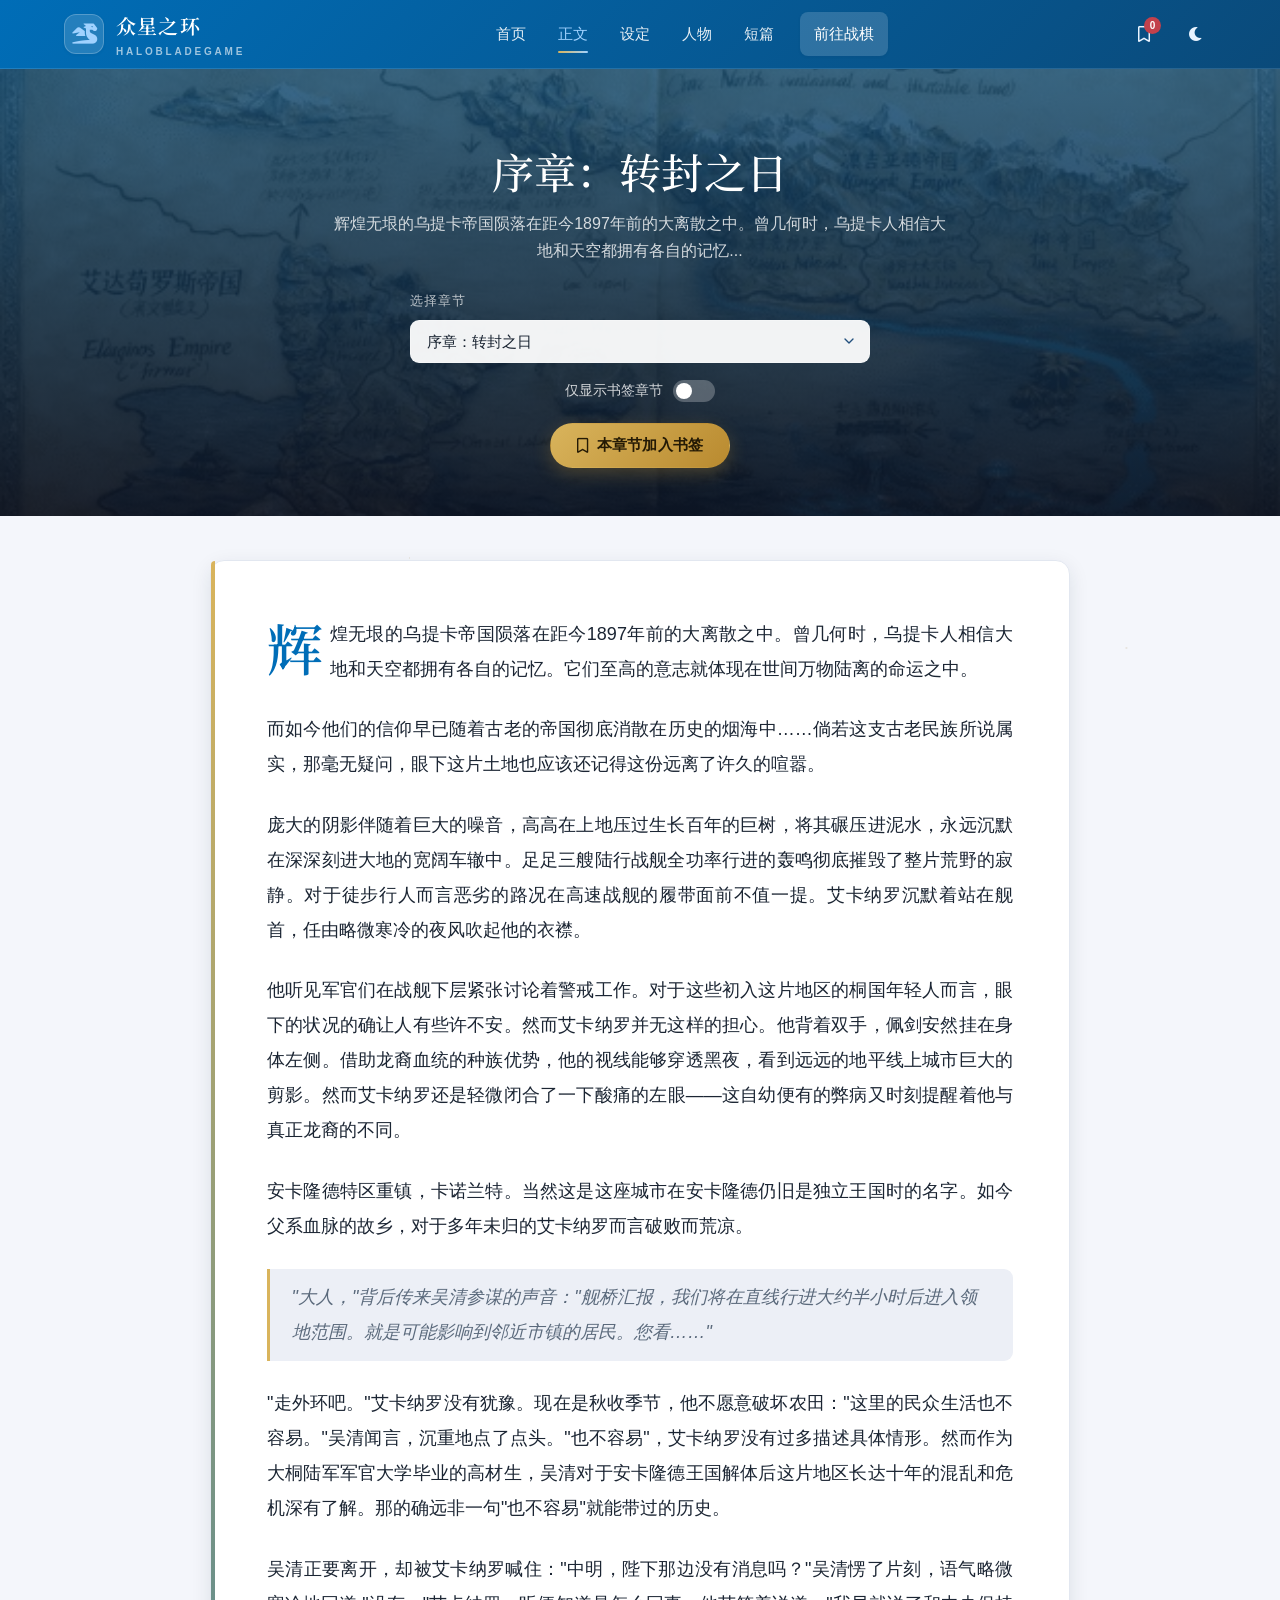
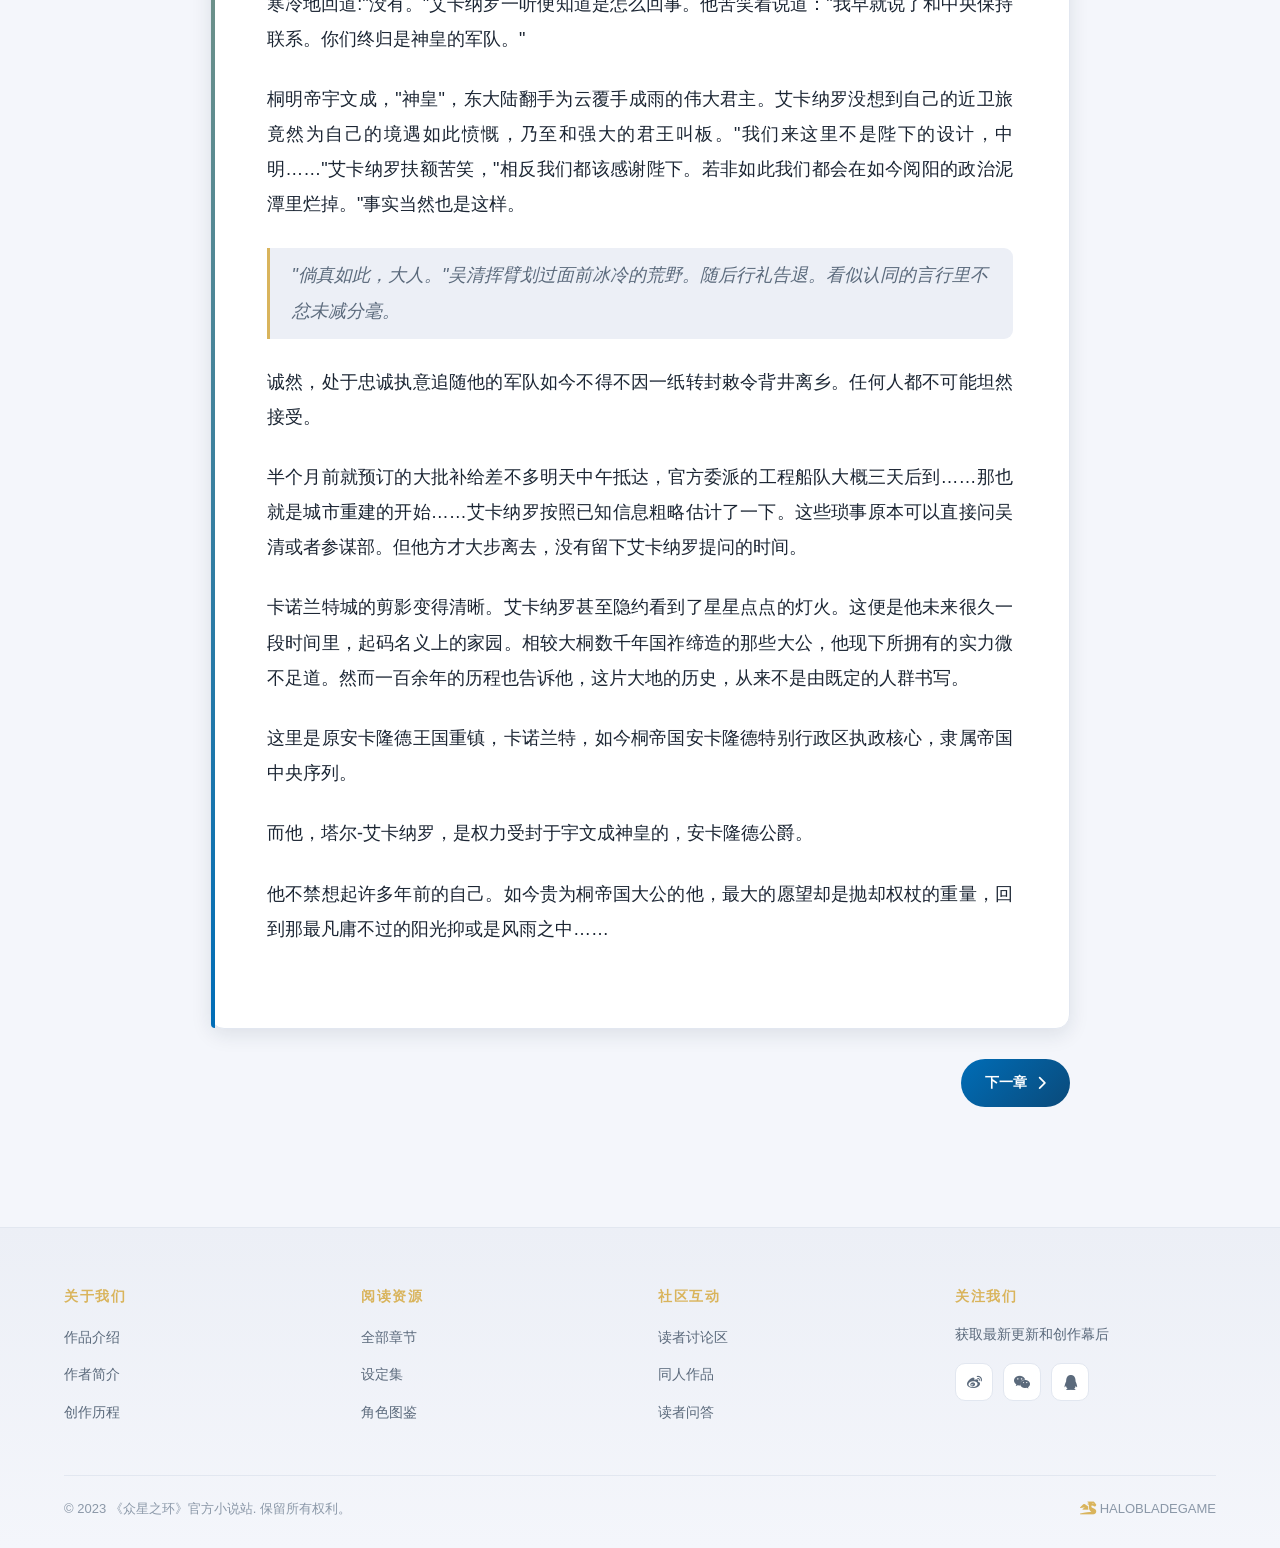
==== commit 35de7f34: "Add files via upload" ====
--- a/chapter1.html
+++ b/chapter1.html
@@ -1,4 +1,4 @@
-﻿<!DOCTYPE html>
+<!DOCTYPE html>
 <html lang="zh-CN">
 <head>
     <link rel="icon" href="/favicon.ico" type="image/x-icon">
@@ -6,762 +6,33 @@
     <meta name="viewport" content="width=device-width, initial-scale=1.0">
     <title>正文 - 《众星之环》</title>
     <link rel="stylesheet" href="https://cdnjs.cloudflare.com/ajax/libs/font-awesome/6.0.0/css/all.min.css">
-    <style>
-        * {
-            margin: 0;
-            padding: 0;
-            box-sizing: border-box;
-            font-family: 'Segoe UI', Tahoma, Geneva, Verdana, sans-serif;
-        }
-
-        :root {
-            --primary-blue: #1a365d;
-            --secondary-blue: #2d4a7a;
-            --accent-blue: #4a6fa5;
-            --light-blue: #a0c1d1;
-            --text-dark: #2d3748;
-            --text-light: #f7fafc;
-            --background-light: #f5f7fa;
-            --gold: #d4af37;
-            --silver: #c0c0c0;
-        }
-
-        /* 夜间模式变量 */
-        .dark-mode {
-            --primary-blue: #0f1a2f;
-            --secondary-blue: #1e2f4f;
-            --accent-blue: #3a5785;
-            --light-blue: #6a8ea8;
-            --text-dark: #e2e8f0;
-            --text-light: #f7fafc;
-            --background-light: #121826;
-            --gold: #d4af37;
-            --silver: #c0c0c0;
-        }
-
-        body {
-            background-color: var(--background-light);
-            color: var(--text-dark);
-            line-height: 1.7;
-            min-height: 100vh;
-            transition: background-color 0.3s ease, color 0.3s ease;
-        }
-
-        /* 导航栏 */
-        .main-nav {
-            background-color: var(--primary-blue);
-            box-shadow: 0 2px 15px rgba(0,0,0,0.1);
-            position: sticky;
-            top: 0;
-            z-index: 100;
-            transition: background-color 0.3s ease;
-        }
-
-        .container {
-            max-width: 1200px;
-            margin: 0 auto;
-            padding: 0 20px;
-        }
-
-        .main-nav .container {
-            display: flex;
-            justify-content: space-between;
-            align-items: center;
-            padding: 15px 20px;
-        }
-
-        .logo {
-            display: flex;
-            align-items: center;
-        }
-
-            .logo h1 {
-                color: var(--text-light);
-                font-size: 24px;
-                margin-left: 10px;
-                font-weight: 300;
-                letter-spacing: 1px;
-                transition: color 0.3s ease;
-            }
-
-            .logo i {
-                color: var(--light-blue);
-                font-size: 28px;
-                transition: color 0.3s ease;
-            }
-
-        .nav-links {
-            display: flex;
-            gap: 25px;
-        }
-
-            .nav-links a {
-                color: var(--text-light);
-                text-decoration: none;
-                font-weight: 400;
-                font-size: 16px;
-                position: relative;
-                transition: all 0.3s ease;
-                padding: 5px 0;
-            }
-
-                .nav-links a:hover {
-                    color: var(--light-blue);
-                }
-
-                .nav-links a::after {
-                    content: '';
-                    position: absolute;
-                    bottom: 0;
-                    left: 0;
-                    width: 0;
-                    height: 1px;
-                    background-color: var(--light-blue);
-                    transition: width 0.3s ease;
-                }
-
-                .nav-links a:hover::after {
-                    width: 100%;
-                }
-
-        .nav-actions {
-            display: flex;
-            gap: 20px;
-            align-items: center;
-        }
-
-        .nav-icon {
-            font-size: 18px;
-            color: var(--text-light);
-            transition: color 0.3s ease;
-            cursor: pointer;
-            position: relative;
-        }
-
-            .nav-icon:hover {
-                color: var(--light-blue);
-            }
-
-        /* 书签角标 */
-        .bookmark-badge {
-            position: absolute;
-            top: -8px;
-            right: -8px;
-            background-color: #e53e3e;
-            color: white;
-            border-radius: 50%;
-            width: 18px;
-            height: 18px;
-            font-size: 10px;
-            display: flex;
-            align-items: center;
-            justify-content: center;
-            font-weight: bold;
-            cursor: pointer;
-        }
-
-        /* 章节标题区域 */
-        .chapter-header {
-            background: linear-gradient(rgba(26, 54, 93, 0.85), rgba(26, 54, 93, 0.9)), url('./picture/map.jpg');
-            background-size: cover;
-            background-position: center;
-            color: var(--text-light);
-            padding: 80px 0 40px;
-            text-align: center;
-            position: relative;
-            transition: all 0.3s ease;
-        }
-
-        .dark-mode .chapter-header {
-            background: linear-gradient(rgba(15, 26, 47, 0.85), rgba(15, 26, 47, 0.9)), url('./picture/map.jpg');
-            background-size: cover;
-        }
-
-        .chapter-header::before {
-            content: '';
-            position: absolute;
-            top: 0;
-            left: 0;
-            right: 0;
-            height: 1px;
-            background: linear-gradient(to right, transparent, var(--gold), transparent);
-        }
-
-        .chapter-title {
-            font-size: 42px;
-            margin-bottom: 15px;
-            font-weight: 300;
-            letter-spacing: 1px;
-        }
-
-        .chapter-subtitle {
-            font-size: 18px;
-            opacity: 0.9;
-            font-weight: 300;
-            max-width: 600px;
-            margin: 0 auto;
-        }
-
-        /* 章节选择器  */
-.chapter-selector-container {
-    margin: 25px auto 0;
-    max-width: 400px;
-    position: relative;
-}
-
-.chapter-selector-label {
-    display: block;
-    margin-bottom: 8px;
-    font-size: 16px;
-    color: var(--light-blue);
-}
-/* 自定义下拉 */
-.custom-select {
-    position: relative;
-    width: 100%;
-    font-size: 16px;
-    user-select: none;
-}
-/* 触发器 */
-.select-trigger {
-    display: flex;
-    justify-content: space-between;
-    align-items: center;
-    width: 100%;
-    padding: 12px 16px;
-    background-color: rgba(255, 255, 255, 0.9);
-    color: var(--primary-blue);
-    border: 1px solid rgba(255, 255, 255, 0.5);
-    border-radius: 4px;
-    font-size: 16px;
-    cursor: pointer;
-    transition: all 0.3s ease;
-    box-sizing: border-box;
-}
-
-.select-trigger:hover {
-    background-color: white;
-    border-color: rgba(255, 255, 255, 0.8);
-}
-
-.select-trigger:focus {
-    outline: none;
-    border-color: var(--light-blue);
-    box-shadow: 0 0 0 2px rgba(160, 193, 209, 0.5);
-}
-/* 下拉箭头*/
-.select-trigger .arrow {
-    display: inline-block;
-    width: 16px;
-    height: 16px;
-    background-image: url("data:image/svg+xml;charset=UTF-8,%3csvg xmlns='http://www.w3.org/2000/svg' viewBox='0 0 24 24' fill='none' stroke='%231a365d' stroke-width='2' stroke-linecap='round' stroke-linejoin='round'%3e%3cpolyline points='6 9 12 15 18 9'%3e%3c/polyline%3e%3c/svg%3e");
-    background-repeat: no-repeat;
-    background-position: center;
-    background-size: contain;
-    transition: transform 0.2s;
-}
-/* 展开时箭头旋转 */
-.custom-select.open .select-trigger .arrow {
-    transform: rotate(180deg);
-}
-/* 下拉选项面板 */
-.options-container {
-    display: none;
-    position: absolute;
-    top: 100%;
-    left: 0;
-    right: 0;
-    margin: 4px 0 0 0;
-    padding: 0;
-    list-style: none;
-    background-color: rgba(255, 255, 255, 0.95);
-    border: 1px solid rgba(255, 255, 255, 0.5);
-    border-radius: 4px;
-    box-shadow: 0 4px 12px rgba(0,0,0,0.1);
-    z-index: 1000; 
-    /* ★ 最多显示 8 个选项，溢出滚动 */
-    max-height: 22em;          /* 可通过调整该值微调显示行数 */
-    overflow-y: auto;   
-    /* 美化滚动条 */
-    scrollbar-width: thin;
-    scrollbar-color: var(--light-blue) transparent;
-}
-
-.options-container::-webkit-scrollbar {
-    width: 6px;
-}
-.options-container::-webkit-scrollbar-thumb {
-    background-color: var(--light-blue);
-    border-radius: 3px;
-}
-
-.custom-select.open .options-container {
-    display: block;
-}
-/* 单个选项 */
-.options-container li {
-    padding: 12px 16px;
-    font-size: 16px;
-    line-height: 1.4;
-    color: var(--primary-blue);
-    cursor: pointer;
-    transition: background-color 0.15s;
-    white-space: nowrap;
-}
-
-.options-container li:hover {
-    background-color: rgba(160, 193, 209, 0.15);
-}
-
-.options-container li.active {
-    background-color: var(--light-blue);
-    color: #fff;
-    font-weight: 500;
-}
-/*深色模式适配*/
-.dark-mode .select-trigger {
-    background-color: rgba(26, 54, 93, 0.9);
-    color: var(--text-light);
-}
-
-.dark-mode .select-trigger:hover {
-    background-color: rgba(26, 54, 93, 1);
-}
-
-.dark-mode .select-trigger .arrow {
-    background-image: url("data:image/svg+xml;charset=UTF-8,%3csvg xmlns='http://www.w3.org/2000/svg' viewBox='0 0 24 24' fill='none' stroke='%23a0c1d1' stroke-width='2' stroke-linecap='round' stroke-linejoin='round'%3e%3cpolyline points='6 9 12 15 18 9'%3e%3c/polyline%3e%3c/svg%3e");
-}
-
-.dark-mode .options-container {
-    background-color: rgba(26, 54, 93, 0.95);
-    border-color: rgba(255, 255, 255, 0.2);
-}
-
-.dark-mode .options-container li {
-    color: var(--text-light);
-}
-
-.dark-mode .options-container li:hover {
-    background-color: rgba(255, 255, 255, 0.1);
-}
-
-.dark-mode .options-container li.active {
-    background-color: var(--light-blue);
-    color: #fff;
-}
-        /* 书签切换开关 */
-        .bookmark-toggle {
-            display: flex;
-            align-items: center;
-            justify-content: center;
-            margin-top: 15px;
-            gap: 8px;
-        }
-
-        .toggle-label {
-            font-size: 14px;
-            color: var(--light-blue);
-            cursor: pointer;
-        }
-
-        .toggle-switch {
-            position: relative;
-            display: inline-block;
-            width: 40px;
-            height: 20px;
-        }
-
-            .toggle-switch input {
-                opacity: 0;
-                width: 0;
-                height: 0;
-            }
-
-        .toggle-slider {
-            position: absolute;
-            cursor: pointer;
-            top: 0;
-            left: 0;
-            right: 0;
-            bottom: 0;
-            background-color: rgba(255, 255, 255, 0.2);
-            transition: .4s;
-            border-radius: 20px;
-        }
-
-            .toggle-slider:before {
-                position: absolute;
-                content: "";
-                height: 16px;
-                width: 16px;
-                left: 2px;
-                bottom: 2px;
-                background-color: white;
-                transition: .4s;
-                border-radius: 50%;
-            }
-
-        input:checked + .toggle-slider {
-            background-color: var(--light-blue);
-        }
-
-            input:checked + .toggle-slider:before {
-                transform: translateX(20px);
-            }
-
-        /* 章节内容 */
-        .chapter-content {
-            padding: 60px 0;
-            max-width: 900px;
-            margin: 0 auto;
-        }
-
-        .content-container {
-            background-color: white;
-            border-radius: 8px;
-            box-shadow: 0 5px 25px rgba(0,0,0,0.05);
-            padding: 50px;
-            position: relative;
-            transition: all 0.3s ease;
-        }
-
-        .dark-mode .content-container {
-            background-color: #1a2435;
-            box-shadow: 0 5px 25px rgba(0,0,0,0.2);
-        }
-
-        .content-container::before {
-            content: '';
-            position: absolute;
-            top: 0;
-            left: 0;
-            width: 4px;
-            height: 100%;
-            background: linear-gradient(to bottom, var(--accent-blue), var(--light-blue));
-        }
-
-        .chapter-text {
-            font-size: 18px;
-            line-height: 1.8;
-            color: var(--text-dark);
-            transition: color 0.3s ease;
-        }
-
-            .chapter-text p {
-                margin-bottom: 24px;
-                text-align: justify;
-            }
-
-                .chapter-text p:first-child::first-letter {
-                    font-size: 48px;
-                    float: left;
-                    line-height: 1;
-                    margin-right: 8px;
-                    color: var(--accent-blue);
-                    font-weight: 300;
-                }
-
-        .quote {
-            border-left: 3px solid var(--light-blue);
-            padding-left: 20px;
-            margin: 30px 0;
-            font-style: italic;
-            color: var(--secondary-blue);
-            transition: all 0.3s ease;
-        }
-
-        .dark-mode .quote {
-            color: #8fa8c7;
-        }
-
-        /* 章节导航 */
-        .chapter-nav {
-            display: flex;
-            justify-content: space-between;
-            margin-top: 50px;
-            padding: 0 20px;
-        }
-
-        .nav-btn {
-            display: flex;
-            align-items: center;
-            gap: 10px;
-            padding: 12px 25px;
-            background-color: var(--primary-blue);
-            color: var(--text-light);
-            text-decoration: none;
-            border-radius: 4px;
-            transition: all 0.3s ease;
-            font-weight: 400;
-        }
-
-            .nav-btn:hover {
-                background-color: var(--secondary-blue);
-                transform: translateY(-2px);
-                box-shadow: 0 5px 15px rgba(0,0,0,0.1);
-            }
-
-        /* 书签弹窗 */
-        .bookmark-modal {
-            display: none;
-            position: fixed;
-            top: 0;
-            left: 0;
-            width: 100%;
-            height: 100%;
-            background-color: rgba(0, 0, 0, 0.5);
-            z-index: 1000;
-            justify-content: center;
-            align-items: center;
-        }
-
-        .bookmark-modal-content {
-            background-color: white;
-            border-radius: 8px;
-            width: 90%;
-            max-width: 500px;
-            max-height: 70vh;
-            overflow-y: auto;
-            padding: 20px;
-            box-shadow: 0 5px 25px rgba(0,0,0,0.2);
-        }
-
-        .dark-mode .bookmark-modal-content {
-            background-color: #1a2435;
-        }
-
-        .bookmark-modal-header {
-            display: flex;
-            justify-content: space-between;
-            align-items: center;
-            margin-bottom: 20px;
-            padding-bottom: 10px;
-            border-bottom: 1px solid rgba(0,0,0,0.1);
-        }
-
-        .dark-mode .bookmark-modal-header {
-            border-bottom: 1px solid rgba(255,255,255,0.1);
-        }
-
-        .bookmark-modal-title {
-            font-size: 20px;
-            color: var(--primary-blue);
-        }
-
-        .dark-mode .bookmark-modal-title {
-            color: var(--light-blue);
-        }
-
-        .bookmark-modal-close {
-            background: none;
-            border: none;
-            font-size: 24px;
-            cursor: pointer;
-            color: var(--text-dark);
-        }
-
-        .dark-mode .bookmark-modal-close {
-            color: var(--text-light);
-        }
-
-        .bookmark-list {
-            list-style: none;
-        }
-
-        .bookmark-item {
-            padding: 12px 15px;
-            border-bottom: 1px solid rgba(0,0,0,0.05);
-            cursor: pointer;
-            transition: background-color 0.2s;
-            display: flex;
-            justify-content: space-between;
-            align-items: center;
-        }
-
-        .dark-mode .bookmark-item {
-            border-bottom: 1px solid rgba(255,255,255,0.05);
-        }
-
-        .bookmark-item:hover {
-            background-color: rgba(0,0,0,0.03);
-        }
-
-        .dark-mode .bookmark-item:hover {
-            background-color: rgba(255,255,255,0.05);
-        }
-
-        .bookmark-item:last-child {
-            border-bottom: none;
-        }
-
-        .bookmark-item-info {
-            flex: 1;
-        }
-
-        .bookmark-item-title {
-            font-weight: 500;
-            margin-bottom: 5px;
-        }
-
-        .bookmark-item-subtitle {
-            font-size: 14px;
-            color: #666;
-        }
-
-        .dark-mode .bookmark-item-subtitle {
-            color: #aaa;
-        }
-
-        .bookmark-item-remove {
-            background: none;
-            border: none;
-            color: #e53e3e;
-            cursor: pointer;
-            font-size: 16px;
-            padding: 5px;
-            border-radius: 3px;
-            transition: background-color 0.2s;
-        }
-
-            .bookmark-item-remove:hover {
-                background-color: rgba(229, 62, 62, 0.1);
-            }
-
-        .no-bookmarks {
-            text-align: center;
-            padding: 20px;
-            color: #666;
-        }
-
-        .dark-mode .no-bookmarks {
-            color: #aaa;
-        }
-
-        /* 页脚 */
-        footer {
-            background-color: var(--primary-blue);
-            color: var(--text-light);
-            padding: 60px 0 20px;
-            margin-top: 60px;
-            transition: background-color 0.3s ease;
-        }
-
-        .footer-grid {
-            display: grid;
-            grid-template-columns: repeat(auto-fit, minmax(200px, 1fr));
-            gap: 40px;
-            margin-bottom: 40px;
-        }
-
-        .footer-column h4 {
-            font-size: 18px;
-            margin-bottom: 20px;
-            color: var(--light-blue);
-            font-weight: 400;
-            letter-spacing: 1px;
-        }
-
-        .footer-links {
-            list-style: none;
-        }
-
-            .footer-links li {
-                margin-bottom: 10px;
-            }
-
-            .footer-links a {
-                color: #cbd5e0;
-                text-decoration: none;
-                transition: color 0.3s ease;
-                font-weight: 300;
-            }
-
-                .footer-links a:hover {
-                    color: var(--text-light);
-                }
-
-        .social-icons {
-            display: flex;
-            gap: 15px;
-            margin-top: 20px;
-        }
-
-            .social-icons a {
-                color: var(--text-light);
-                font-size: 18px;
-                transition: color 0.3s ease;
-            }
-
-                .social-icons a:hover {
-                    color: var(--light-blue);
-                }
-
-        .copyright {
-            text-align: center;
-            padding-top: 20px;
-            border-top: 1px solid rgba(255,255,255,0.1);
-            font-size: 14px;
-            color: #a0aec0;
-            font-weight: 300;
-        }
-
-        /* 响应式设计 */
-        @media (max-width: 768px) {
-            .nav-links {
-                display: none;
-            }
-
-            .chapter-title {
-                font-size: 32px;
-            }
-
-            .content-container {
-                padding: 30px 20px;
-            }
-
-            .chapter-text {
-                font-size: 16px;
-            }
-
-            .chapter-nav {
-                flex-direction: column;
-                gap: 15px;
-            }
-
-            .nav-btn {
-                justify-content: center;
-            }
-
-            .chapter-selector-container {
-                max-width: 300px;
-            }
-        }
-    </style>
+    <link rel="stylesheet" href="./css/haloblade.css">
 </head>
-<body>
-    <!-- 主导航 -->
-    <nav class="main-nav">
-        <div class="container">
-            <div class="logo">
-                <i class="fas fa-stars"></i>
-                <h1>众星之环</h1>
-            </div>
-            <div class="nav-links">
-                <a href="index.html">首页</a>
-                <a href="./HTMLPage1.html#content">正文</a>
-                <a href="./HTMLPage1.html#setting">设定</a>
-                <a href="./HTMLPage1.html#characters">人物</a>
-                <a href="./HTMLPage1.html#stories">短篇</a>
-            </div>
+<body class="novel">
+    <header class="site-header">
+        <div class="container header-inner">
+            <a class="brand" href="index.html">
+                <span class="brand-mark"><i class="fas fa-dragon"></i></span>
+                <span class="brand-text">众星之环<span class="brand-sub">HALOBLADEGAME</span></span>
+            </a>
+            <nav class="nav-links" id="nav-links">
+                <a href="HTMLPage1.html" data-nav="HTMLPage1.html">首页</a>
+                <a href="chapter1.html" data-nav="chapter1.html">正文</a>
+                <a href="premise.html" data-nav="premise.html">设定</a>
+                <a href="character1.html" data-nav="character1.html">人物</a>
+                <a href="chapter3.html" data-nav="chapter3.html">短篇</a>
+                <a href="HTMLPage2.html" class="nav-cta">前往战棋</a>
+            </nav>
             <div class="nav-actions">
-                <a href="#" class="nav-icon" id="bookmark-toggle">
+                <a href="#" class="nav-icon" id="bookmark-toggle" title="书签">
                     <i class="far fa-bookmark"></i>
                     <span class="bookmark-badge" id="bookmark-count">0</span>
                 </a>
-                <a href="#" class="nav-icon" id="theme-toggle"><i class="fas fa-sun"></i></a>
+                <button class="nav-icon" data-theme-toggle title="切换昼夜"><i class="fas fa-moon"></i></button>
+                <button class="nav-burger" id="nav-burger" aria-label="菜单"><i class="fas fa-bars"></i></button>
             </div>
         </div>
-    </nav>
+    </header>
 
     <!-- 章节标题区域 -->
     <section class="chapter-header">
@@ -771,15 +42,11 @@
 
             <!-- 章节选择器 -->
             <div class="chapter-selector-container">
-    <label class="chapter-selector-label">选择章节</label>
-    <div class="custom-select" id="chapter-select-wrapper">
-        <div class="select-trigger" id="chapter-trigger">
-            <span class="trigger-text">请选择章节</span>
-            <span class="arrow"></span>
-        </div>
-        <ul class="options-container" id="chapter-options"></ul>
-    </div>
-</div>
+                <label for="chapter-select" class="chapter-selector-label">选择章节</label>
+                <select id="chapter-select" class="chapter-select" size="1">
+                    <!-- 章节选项将由JavaScript动态生成 -->
+                </select>
+            </div>
 
                 <!-- 书签章节切换开关 -->
                 <div class="bookmark-toggle">
@@ -788,6 +55,13 @@
                         <input type="checkbox" id="bookmark-only-toggle">
                         <span class="toggle-slider"></span>
                     </label>
+                </div>
+
+                <!-- 本章节加入书签 -->
+                <div style="margin-top: 20px; text-align: center;">
+                    <button class="btn btn-gold" id="bookmark-current-btn">
+                        <i class="far fa-bookmark"></i> <span id="bookmark-current-label">本章节加入书签</span>
+                    </button>
                 </div>
             </div>
         </div>
@@ -865,50 +139,24 @@
         </div>
     </div>
 
-    <!-- 页脚 -->
-    <footer>
+    <footer class="site-footer">
         <div class="container">
             <div class="footer-grid">
-                <div class="footer-column">
-                    <h4>关于我们</h4>
-                    <ul class="footer-links">
-                        <li><a href="#">作品介绍</a></li>
-                        <li><a href="#">作者简介</a></li>
-                        <li><a href="#">创作历程</a></li>
-                    </ul>
+                <div class="footer-col"><h4>关于我们</h4><ul><li><a href="#">作品介绍</a></li><li><a href="#">作者简介</a></li><li><a href="#">创作历程</a></li></ul></div>
+                <div class="footer-col"><h4>阅读资源</h4><ul><li><a href="chapter1.html">全部章节</a></li><li><a href="premise.html">设定集</a></li><li><a href="character1.html">角色图鉴</a></li></ul></div>
+                <div class="footer-col"><h4>社区互动</h4><ul><li><a href="#">读者讨论区</a></li><li><a href="#">同人作品</a></li><li><a href="#">读者问答</a></li></ul></div>
+                <div class="footer-col"><h4>关注我们</h4><p>获取最新更新和创作幕后</p>
+                    <div class="social-icons"><a href="#"><i class="fab fa-weibo"></i></a><a href="#"><i class="fab fa-weixin"></i></a><a href="#"><i class="fab fa-qq"></i></a></div>
                 </div>
-                <div class="footer-column">
-                    <h4>阅读资源</h4>
-                    <ul class="footer-links">
-                        <li><a href="#">全部章节</a></li>
-                        <li><a href="#">设定集</a></li>
-                        <li><a href="#">角色图鉴</a></li>
-                    </ul>
-                </div>
-                <div class="footer-column">
-                    <h4>社区互动</h4>
-                    <ul class="footer-links">
-                        <li><a href="#">读者讨论区</a></li>
-                        <li><a href="#">同人作品</a></li>
-                        <li><a href="#">读者问答</a></li>
-                    </ul>
-                </div>
-                <div class="footer-column">
-                    <h4>关注我们</h4>
-                    <p>获取最新更新和创作幕后</p>
-                    <div class="social-icons">
-                        <a href="#"><i class="fab fa-weibo"></i></a>
-                        <a href="#"><i class="fab fa-weixin"></i></a>
-                        <a href="#"><i class="fab fa-qq"></i></a>
-                    </div>
-                </div>
-            </div>
-            <div class="copyright">
-                <p>© 2023 《众星之环》官方小说站. 保留所有权利。</p>
+            </div>
+            <div class="footer-bottom">
+                <span>© 2023 《众星之环》官方小说站. 保留所有权利。</span>
+                <span><i class="fas fa-dragon" style="color: var(--gold-2);"></i> HALOBLADEGAME</span>
             </div>
         </div>
     </footer>
 
+    <script src="./js/haloblade.js"></script>
     <script>
         // 章节数据
         const chapters = {
@@ -1043,8 +291,6 @@
         // 章节顺序
         const chapterOrder = ["prologue", "chapter1", "chapter2", "chapter3", "chapter4","chapter5","chapter6","chapter7","chapter8","chapter8_2",
         "chapter9","chapter10","chapter11","chapter12","glossary1","chapter13","chapter14","chapter15","chapter16","chapter17","chapter_x"];
-        // 自定义章节选择器 DOM 引用
-        let chapterWrapper, chapterTrigger, chapterTriggerText, chapterOptionsContainer;
         // 书签管理
         let bookmarks = JSON.parse(localStorage.getItem('bookmarks')) || [];
         let currentChapterId = chapterOrder[0];
@@ -1120,7 +366,8 @@
         // 更新书签图标状态
         function updateBookmarkIcon(chapterId) {
             const bookmarkIcon = document.querySelector('#bookmark-toggle i');
-            if (bookmarks.includes(chapterId)) {
+            const isBookmarked = bookmarks.includes(chapterId);
+            if (isBookmarked) {
                 bookmarkIcon.classList.remove('far');
                 bookmarkIcon.classList.add('fas');
             } else {
@@ -1130,6 +377,22 @@
 
             // 更新书签数量角标
             document.getElementById('bookmark-count').textContent = bookmarks.length;
+
+            // 更新"本章节加入书签"按钮
+            const currentBtn = document.getElementById('bookmark-current-btn');
+            if (currentBtn) {
+                const btnIcon = currentBtn.querySelector('i');
+                const btnLabel = document.getElementById('bookmark-current-label');
+                if (isBookmarked) {
+                    btnIcon.className = 'fas fa-bookmark';
+                    btnLabel.textContent = '本章节已加入书签';
+                    currentBtn.classList.add('is-on');
+                } else {
+                    btnIcon.className = 'far fa-bookmark';
+                    btnLabel.textContent = '本章节加入书签';
+                    currentBtn.classList.remove('is-on');
+                }
+            }
         }
 
         // 切换书签状态
@@ -1230,157 +493,58 @@
             document.getElementById('bookmark-modal').style.display = 'none';
         }
 
-        // 更新章节选择器选项
-        // ========== 自定义章节选择器逻辑 ==========
-
-/**
- * 核心：生成下拉列表并控制滚动
- * @param {boolean} bookmarkOnly - 是否仅显示书签章节
- */
-function populateCustomSelect(bookmarkOnly = false) {
-    const chaptersToShow = bookmarkOnly
-        ? chapterOrder.filter(id => bookmarks.includes(id))
-        : chapterOrder;
-
-    chapterOptionsContainer.innerHTML = '';
-
-    // 如果没有可用章节，显示提示并返回
-    if (chaptersToShow.length === 0) {
-        chapterTriggerText.textContent = '无可用章节';
-        return;
-    }
-
-    // 确保当前章节在显示列表中，否则自动切到第一个
-    if (!chaptersToShow.includes(currentChapterId)) {
-        loadChapter(chaptersToShow[0]);
-        return; // loadChapter 会再次调用本函数更新
-    }
-
-    const currentIndex = chaptersToShow.indexOf(currentChapterId);
-
-    // 生成选项
-    chaptersToShow.forEach((chapterId, index) => {
-        const chapter = chapters[chapterId];
-        const li = document.createElement('li');
-        li.textContent = chapter.title;
-        li.dataset.chapterId = chapterId;
-        li.dataset.index = index;
-
-        if (index === currentIndex) {
-            li.classList.add('active');
-        }
-
-        li.addEventListener('click', () => {
-            if (chapterId === currentChapterId) {
-                chapterWrapper.classList.remove('open');
-                return;
-            }
-            loadChapter(chapterId);
-            chapterWrapper.classList.remove('open');
-        });
-
-        chapterOptionsContainer.appendChild(li);
-    });
-
-    // 更新触发器显示文字
-    chapterTriggerText.textContent = chapters[currentChapterId].title;
-
-    // 计算滚动位置：让当前章节尽量出现在第一个可见位置
-    const itemHeight = 46; // 单行高度(px)，可微调
-    const visibleCount = 8;
-    const total = chaptersToShow.length;
-    let startIndex = currentIndex;
-    if (currentIndex + visibleCount > total) {
-        startIndex = Math.max(0, total - visibleCount);
-    }
-    chapterOptionsContainer.scrollTop = startIndex * itemHeight;
-}
-
-/**
- * 更新当前选中状态（仅高亮和触发器文字，不重新生成列表）
- */
-function updateChapterSelect(chapterId) {
-    // 更新触发器文字
-    if (chapters[chapterId]) {
-        chapterTriggerText.textContent = chapters[chapterId].title;
-    }
-
-    // 更新列表中的高亮
-    const allOptions = chapterOptionsContainer.querySelectorAll('li');
-    allOptions.forEach(li => {
-        if (li.dataset.chapterId === chapterId) {
-            li.classList.add('active');
-        } else {
-            li.classList.remove('active');
-        }
-    });
-
-    // 重新调整滚动位置
-    const chaptersToShow = Array.from(allOptions).map(li => li.dataset.chapterId);
-    const currentIndex = chaptersToShow.indexOf(chapterId);
-    if (currentIndex !== -1) {
-        const itemHeight = 46;
-        const total = chaptersToShow.length;
-        let startIndex = currentIndex;
-        if (currentIndex + 8 > total) {
-            startIndex = Math.max(0, total - 8);
-        }
-        chapterOptionsContainer.scrollTop = startIndex * itemHeight;
-    }
-}
-
-/**
- * 更新选项（供书签过滤切换、书签增减时调用）
- */
-function updateChapterSelectOptions(bookmarkOnly = false) {
-    populateCustomSelect(bookmarkOnly);
-}
-
-/**
- * 初始化自定义章节选择器
- */
-function initChapterSelect() {
-    // ★ 在这里获取元素，保证 DOM 已加载
-    chapterWrapper = document.getElementById('chapter-select-wrapper');
-    chapterTrigger = document.getElementById('chapter-trigger');
-    chapterTriggerText = document.querySelector('#chapter-trigger .trigger-text');
-    chapterOptionsContainer = document.getElementById('chapter-options');
-    // 初始填充
-    populateCustomSelect(false);
-    // 触发器点击展开/关闭
-    chapterTrigger.addEventListener('click', (e) => {
-        e.stopPropagation();
-        chapterWrapper.classList.toggle('open');
-        if (chapterWrapper.classList.contains('open')) {
-            // 每次打开重新校准滚动位置
-            const options = chapterOptionsContainer.querySelectorAll('li');
-            if (options.length === 0) return;
-            const ids = Array.from(options).map(li => li.dataset.chapterId);
-            const idx = ids.indexOf(currentChapterId);
-            if (idx !== -1) {
-                const total = ids.length;
-                let startIdx = idx;
-                if (idx + 8 > total) startIdx = Math.max(0, total - 8);
-                chapterOptionsContainer.scrollTop = startIdx * 46;
-            }
-        }
-    });
-
-    // 点击外部关闭下拉
-    document.addEventListener('click', (e) => {
-        if (!chapterWrapper.contains(e.target)) {
-            chapterWrapper.classList.remove('open');
-        }
-    });
-
-    // 书签过滤开关事件（保留原逻辑）
-    const bookmarkOnlyToggle = document.getElementById('bookmark-only-toggle');
-    if (bookmarkOnlyToggle) {
-        bookmarkOnlyToggle.addEventListener('change', function () {
-            updateChapterSelectOptions(this.checked);
-        });
-    }
-}
+        // 更新章节选择器选项（与短篇页共用同一套原生 select 逻辑）
+        function updateChapterSelectOptions(bookmarkOnly = false) {
+            const select = document.getElementById('chapter-select');
+            select.innerHTML = '';
+
+            const chaptersToShow = bookmarkOnly ?
+                chapterOrder.filter(id => bookmarks.includes(id)) :
+                chapterOrder;
+
+            chaptersToShow.forEach(chapterId => {
+                const chapter = chapters[chapterId];
+                const option = document.createElement('option');
+                option.value = chapterId;
+                option.textContent = chapter.title;
+                select.appendChild(option);
+            });
+
+            // 确保当前章节被选中
+            if (chaptersToShow.includes(currentChapterId)) {
+                select.value = currentChapterId;
+            } else if (chaptersToShow.length > 0) {
+                // 如果当前章节不在书签中，选择第一个书签章节
+                loadChapter(chaptersToShow[0]);
+            }
+        }
+
+        // 更新章节选择框状态
+        function updateChapterSelect(chapterId) {
+            const select = document.getElementById('chapter-select');
+            if (select) select.value = chapterId;
+        }
+
+        // 初始化章节选择框（原生 select，选择后自动收起）
+        function initChapterSelect() {
+            const select = document.getElementById('chapter-select');
+
+            // 初始填充所有章节
+            updateChapterSelectOptions();
+
+            // 添加change事件监听
+            select.addEventListener('change', function () {
+                loadChapter(this.value);
+            });
+
+            // 书签章节切换开关事件
+            const bookmarkOnlyToggle = document.getElementById('bookmark-only-toggle');
+            if (bookmarkOnlyToggle) {
+                bookmarkOnlyToggle.addEventListener('change', function () {
+                    updateChapterSelectOptions(this.checked);
+                });
+            }
+        }
         // 页面加载完成后初始化
         document.addEventListener('DOMContentLoaded', function () {
             // 初始化章节选择框
@@ -1396,6 +560,11 @@
             // 书签图标点击事件 - 切换当前章节的书签状态
             document.getElementById('bookmark-toggle').addEventListener('click', function (e) {
                 e.preventDefault();
+                toggleBookmark(currentChapterId);
+            });
+
+            // "本章节加入书签"按钮点击事件
+            document.getElementById('bookmark-current-btn').addEventListener('click', function () {
                 toggleBookmark(currentChapterId);
             });
 
@@ -1426,52 +595,6 @@
                 }
             });
 
-            // 主题切换功能
-            const themeToggle = document.getElementById('theme-toggle');
-            const themeIcon = themeToggle.querySelector('i');
-            const currentTheme = localStorage.getItem('theme') || 'light';
-
-            if (currentTheme === 'dark') {
-                document.body.classList.add('dark-mode');
-                themeIcon.classList.remove('fa-sun');
-                themeIcon.classList.add('fa-moon');
-            }
-
-            themeToggle.addEventListener('click', function (e) {
-                e.preventDefault();
-                document.body.classList.toggle('dark-mode');
-
-                if (document.body.classList.contains('dark-mode')) {
-                    themeIcon.classList.remove('fa-sun');
-                    themeIcon.classList.add('fa-moon');
-                    localStorage.setItem('theme', 'dark');
-                } else {
-                    themeIcon.classList.remove('fa-moon');
-                    themeIcon.classList.add('fa-sun');
-                    localStorage.setItem('theme', 'light');
-                }
-            });
-
-            // 导航按钮悬停效果
-            const navBtns = document.querySelectorAll('.nav-btn');
-            navBtns.forEach(btn => {
-                btn.addEventListener('mouseenter', function () {
-                    this.style.transform = 'translateY(-2px)';
-                });
-                btn.addEventListener('mouseleave', function () {
-                    this.style.transform = 'translateY(0)';
-                });
-            });
-
-            // 为导航链接添加活跃状态
-            const currentPage = window.location.pathname.split('/').pop();
-            const navLinks = document.querySelectorAll('.nav-links a');
-            navLinks.forEach(link => {
-                if (link.getAttribute('href') === currentPage) {
-                    link.style.color = 'var(--light-blue)';
-                    link.style.fontWeight = '500';
-                }
-            });
         });
     </script>
 </body>
--- a/css/haloblade.css
+++ b/css/haloblade.css
@@ -0,0 +1,1795 @@
+/* ==========================================================================
+   HALOBLADEGAME · 众星之环 — 共享设计系统
+   统一主题 / 组件 / 响应式。所有页面共用本文件，避免重复内联样式。
+   --------------------------------------------------------------------------
+   主题变量通过 :root 定义；暗色模式由 <html class="dark-mode"> 切换；
+   战棋商城通过 <body class="shop"> 覆盖强调色。
+   ========================================================================== */
+
+@import url('https://fonts.googleapis.com/css2?family=Noto+Serif+SC:wght@400;500;600;700&family=Ma+Shan+Zheng&display=swap');
+
+/* ------------------------------------------------------------------ */
+/* 1. 设计令牌（Design Tokens）                                        */
+/* ------------------------------------------------------------------ */
+:root {
+    /* 色彩 · 小说（蓝金） */
+    --bg: #f4f6fb;
+    --bg-soft: #eceff6;
+    --surface: #ffffff;
+    --surface-2: #f7f9fd;
+    --ink: #1b2533;
+    --ink-soft: #5b6a7c;
+    --ink-faint: #8b98a8;
+    --line: #e2e7f0;
+    --line-strong: #cdd6e4;
+
+    --primary: #0a4a7a;        /* 深蓝（旧 dark-blue） */
+    --primary-2: #006DB7;      /* 蓝（旧 primary-blue） */
+    --primary-3: #a0d2ff;      /* 浅蓝（旧 light-blue） */
+    --primary-ink: #ffffff;
+
+    --gold: #b98a2f;           /* 尊贵金 */
+    --gold-2: #d9b45c;
+    --gold-3: #f0d79a;
+    --gold-ink: #241a05;
+
+    --crimson: #c2414c;        /* 战棋红 */
+    --crimson-2: #e15554;
+    --danger: #d64545;
+    --success: #2f9e6e;
+
+    /* 文本 */
+    --font-display: 'Noto Serif SC', 'Source Han Serif SC', 'Songti SC', 'SimSun', Georgia, serif;
+    --font-body: 'Segoe UI', 'PingFang SC', 'Microsoft YaHei', 'Helvetica Neue', Arial, sans-serif;
+    --font-hand: 'Ma Shan Zheng', 'Kaiti SC', 'STKaiti', cursive;
+
+    /* 布局 */
+    --container: 1200px;
+    --radius: 14px;
+    --radius-sm: 9px;
+    --radius-lg: 20px;
+
+    /* 阴影与光效 */
+    --shadow-sm: 0 1px 3px rgba(20, 35, 60, 0.08);
+    --shadow: 0 6px 20px rgba(20, 35, 60, 0.10);
+    --shadow-lg: 0 18px 45px rgba(20, 35, 60, 0.16);
+    --glow-gold: 0 0 0 1px rgba(217, 180, 92, 0.35), 0 8px 30px rgba(217, 180, 92, 0.28);
+    --glow-blue: 0 0 0 1px rgba(61, 123, 191, 0.35), 0 8px 30px rgba(61, 123, 191, 0.25);
+
+    --ease: cubic-bezier(0.22, 0.61, 0.36, 1);
+    --transition: 0.28s var(--ease);
+}
+
+/* 战棋商城强调色覆盖 */
+body.shop {
+    --primary: #8c1f2e;
+    --primary-2: #c2414c;
+    --primary-3: #e0a3a9;
+    --primary-ink: #ffffff;
+    --gold: #b8860b;
+}
+
+/* 暗色模式 */
+html.dark-mode {
+    --bg: #0a0f1c;
+    --bg-soft: #0d1424;
+    --surface: #111a2d;
+    --surface-2: #162034;
+    --ink: #e7ecf5;
+    --ink-soft: #9aa8bd;
+    --ink-faint: #6d7c90;
+    --line: #202c44;
+    --line-strong: #2c3b58;
+    --primary-2: #4d9de0;
+    --primary-3: #a0d2ff;
+    --gold-2: #d9b45c;
+    --gold-3: #f0d79a;
+    --shadow-sm: 0 1px 3px rgba(0, 0, 0, 0.35);
+    --shadow: 0 8px 24px rgba(0, 0, 0, 0.45);
+    --shadow-lg: 0 22px 55px rgba(0, 0, 0, 0.55);
+}
+
+/* ------------------------------------------------------------------ */
+/* 2. 基础与重置                                                       */
+/* ------------------------------------------------------------------ */
+*, *::before, *::after { box-sizing: border-box; }
+* { margin: 0; padding: 0; }
+
+html { scroll-behavior: smooth; -webkit-text-size-adjust: 100%; }
+
+body {
+    font-family: var(--font-body);
+    background: var(--bg);
+    color: var(--ink);
+    line-height: 1.7;
+    min-height: 100vh;
+    transition: background-color 0.35s ease, color 0.35s ease;
+    overflow-x: hidden;
+    -webkit-font-smoothing: antialiased;
+    text-rendering: optimizeLegibility;
+}
+
+/* 星空质感背景（小说侧） */
+body.novel { position: relative; }
+body.novel::before {
+    content: '';
+    position: fixed;
+    inset: 0;
+    z-index: -1;
+    pointer-events: none;
+    background-image:
+        radial-gradient(1px 1px at 12% 18%, rgba(125, 150, 200, 0.5) 0, transparent 100%),
+        radial-gradient(1px 1px at 32% 62%, rgba(180, 160, 110, 0.45) 0, transparent 100%),
+        radial-gradient(1.5px 1.5px at 58% 22%, rgba(125, 150, 200, 0.4) 0, transparent 100%),
+        radial-gradient(1px 1px at 74% 46%, rgba(125, 150, 200, 0.45) 0, transparent 100%),
+        radial-gradient(1.5px 1.5px at 88% 72%, rgba(180, 160, 110, 0.4) 0, transparent 100%),
+        radial-gradient(1px 1px at 46% 88%, rgba(125, 150, 200, 0.4) 0, transparent 100%);
+    opacity: 0.7;
+}
+html.dark-mode body.novel::before { opacity: 1; }
+
+img { max-width: 100%; display: block; }
+a { color: inherit; }
+button { font-family: inherit; cursor: pointer; }
+ul, ol { list-style: none; }
+
+h1, h2, h3, h4, h5 {
+    font-family: var(--font-display);
+    font-weight: 600;
+    line-height: 1.25;
+    letter-spacing: 0.01em;
+}
+
+.container {
+    width: 100%;
+    max-width: var(--container);
+    margin: 0 auto;
+    padding: 0 24px;
+}
+
+.section { padding: 72px 0; }
+.section-tight { padding: 44px 0; }
+
+/* ------------------------------------------------------------------ */
+/* 3. 通用元素                                                         */
+/* ------------------------------------------------------------------ */
+.eyebrow {
+    display: inline-flex;
+    align-items: center;
+    gap: 10px;
+    font-size: 12px;
+    letter-spacing: 0.32em;
+    text-transform: uppercase;
+    color: var(--gold-2);
+    font-weight: 600;
+}
+.eyebrow::before, .eyebrow::after {
+    content: '';
+    width: 28px;
+    height: 1px;
+    background: linear-gradient(90deg, transparent, var(--gold-2));
+}
+.eyebrow::after { background: linear-gradient(90deg, var(--gold-2), transparent); }
+
+.section-title {
+    font-size: clamp(26px, 3.4vw, 36px);
+    text-align: center;
+    margin-bottom: 12px;
+    color: var(--ink);
+    position: relative;
+}
+.section-subtitle {
+    text-align: center;
+    color: var(--ink-soft);
+    max-width: 640px;
+    margin: 0 auto 44px;
+    font-size: 16px;
+}
+.section-title.is-deco::after {
+    content: '';
+    display: block;
+    width: 64px;
+    height: 3px;
+    margin: 14px auto 0;
+    border-radius: 2px;
+    background: linear-gradient(90deg, var(--gold-2), var(--primary-3));
+}
+
+/* 分隔线 */
+.divider {
+    height: 1px;
+    border: 0;
+    background: linear-gradient(90deg, transparent, var(--line-strong), transparent);
+    margin: 0 auto;
+    width: min(720px, 90%);
+}
+
+/* ------------------------------------------------------------------ */
+/* 4. 按钮                                                             */
+/* ------------------------------------------------------------------ */
+.btn {
+    display: inline-flex;
+    align-items: center;
+    justify-content: center;
+    gap: 9px;
+    padding: 12px 26px;
+    border-radius: 999px;
+    border: 1px solid transparent;
+    font-family: var(--font-body);
+    font-size: 15px;
+    font-weight: 600;
+    letter-spacing: 0.01em;
+    text-decoration: none;
+    cursor: pointer;
+    transition: transform var(--transition), box-shadow var(--transition),
+        background-color var(--transition), color var(--transition), border-color var(--transition);
+    white-space: nowrap;
+}
+.btn i { transition: transform var(--transition); }
+.btn:hover { transform: translateY(-2px); }
+.btn:active { transform: translateY(0); }
+
+.btn-primary {
+    background: linear-gradient(135deg, var(--primary-2), var(--primary));
+    color: var(--primary-ink);
+    box-shadow: 0 6px 18px rgba(34, 79, 125, 0.28);
+}
+.btn-primary:hover { box-shadow: 0 10px 26px rgba(34, 79, 125, 0.36); }
+.btn-primary:hover i { transform: translateX(2px); }
+
+.btn-gold {
+    background: linear-gradient(135deg, var(--gold-2), var(--gold));
+    color: var(--gold-ink);
+    box-shadow: 0 6px 18px rgba(185, 138, 47, 0.3);
+}
+.btn-gold:hover { box-shadow: 0 10px 26px rgba(185, 138, 47, 0.4); }
+
+.btn-outline {
+    background: transparent;
+    border-color: var(--primary-3);
+    color: var(--primary-2);
+}
+.btn-outline:hover { background: rgba(61, 123, 191, 0.08); border-color: var(--primary-2); }
+
+.btn-ghost {
+    background: rgba(255, 255, 255, 0.1);
+    border-color: rgba(255, 255, 255, 0.35);
+    color: #fff;
+    backdrop-filter: blur(6px);
+}
+.btn-ghost:hover { background: rgba(255, 255, 255, 0.2); }
+
+.btn-danger { background: var(--danger); color: #fff; }
+.btn-danger:hover { background: #b8333b; }
+
+.btn-sm { padding: 8px 18px; font-size: 13px; }
+.btn-lg { padding: 15px 36px; font-size: 16px; }
+.btn-block { width: 100%; }
+
+/* ------------------------------------------------------------------ */
+/* 5. 头部导航                                                         */
+/* ------------------------------------------------------------------ */
+.site-header {
+    position: sticky;
+    top: 0;
+    z-index: 200;
+    background: color-mix(in srgb, var(--surface) 82%, transparent);
+    backdrop-filter: blur(14px);
+    -webkit-backdrop-filter: blur(14px);
+    border-bottom: 1px solid var(--line);
+    transition: background-color 0.35s ease, border-color 0.35s ease;
+}
+html.dark-mode .site-header { background: color-mix(in srgb, var(--bg) 78%, transparent); }
+
+.header-inner {
+    display: flex;
+    align-items: center;
+    justify-content: space-between;
+    height: 68px;
+    gap: 20px;
+}
+
+.brand {
+    display: inline-flex;
+    align-items: center;
+    gap: 12px;
+    text-decoration: none;
+    color: var(--ink);
+    flex-shrink: 0;
+}
+.brand-mark {
+    display: grid;
+    place-items: center;
+    width: 40px;
+    height: 40px;
+    border-radius: 12px;
+    font-size: 20px;
+    color: var(--gold-2);
+    background: linear-gradient(135deg, var(--surface-2), var(--bg-soft));
+    border: 1px solid var(--line);
+    box-shadow: var(--shadow-sm);
+}
+.brand-text {
+    font-family: var(--font-display);
+    font-size: 20px;
+    font-weight: 600;
+    letter-spacing: 0.06em;
+}
+.brand-sub {
+    display: block;
+    font-family: var(--font-body);
+    font-size: 10px;
+    letter-spacing: 0.28em;
+    text-transform: uppercase;
+    color: var(--ink-faint);
+}
+
+.nav-links { display: flex; align-items: center; gap: 4px; }
+.nav-links a {
+    position: relative;
+    display: inline-block;
+    padding: 9px 14px;
+    font-size: 15px;
+    font-weight: 500;
+    color: var(--ink-soft);
+    text-decoration: none;
+    border-radius: 8px;
+    transition: color var(--transition), background-color var(--transition);
+}
+.nav-links a:hover { color: var(--ink); background: var(--bg-soft); }
+.nav-links a.active { color: var(--primary-2); }
+.nav-links a.active::after {
+    content: '';
+    position: absolute;
+    left: 14px;
+    right: 14px;
+    bottom: 3px;
+    height: 2px;
+    border-radius: 2px;
+    background: linear-gradient(90deg, var(--gold-2), var(--primary-2));
+}
+.nav-links a.nav-cta {
+    margin-left: 8px;
+    color: var(--primary-ink);
+    background: linear-gradient(135deg, var(--primary-2), var(--primary));
+    box-shadow: var(--shadow-sm);
+}
+.nav-links a.nav-cta:hover { color: #fff; filter: brightness(1.06); }
+.nav-links a.nav-cta.active::after { display: none; }
+
+.nav-actions { display: flex; align-items: center; gap: 12px; }
+
+.nav-icon {
+    position: relative;
+    display: grid;
+    place-items: center;
+    width: 40px;
+    height: 40px;
+    border-radius: 10px;
+    border: 1px solid transparent;
+    background: transparent;
+    color: var(--ink-soft);
+    font-size: 16px;
+    text-decoration: none;
+    transition: all var(--transition);
+}
+.nav-icon:hover { color: var(--ink); background: var(--bg-soft); transform: translateY(-1px); }
+.nav-icon .badge {
+    position: absolute;
+    top: 2px;
+    right: 2px;
+    min-width: 17px;
+    height: 17px;
+    padding: 0 4px;
+    border-radius: 9px;
+    background: var(--crimson);
+    color: #fff;
+    font-size: 10px;
+    font-weight: 700;
+    display: flex;
+    align-items: center;
+    justify-content: center;
+    box-shadow: 0 2px 6px rgba(0,0,0,0.25);
+}
+
+.nav-burger {
+    display: none;
+    width: 40px;
+    height: 40px;
+    border-radius: 10px;
+    border: 1px solid var(--line);
+    background: var(--surface);
+    color: var(--ink);
+    font-size: 16px;
+}
+
+/* 搜索框 */
+.search-box { position: relative; }
+.search-box input {
+    width: 200px;
+    padding: 9px 14px 9px 36px;
+    border: 1px solid var(--line);
+    border-radius: 999px;
+    background: var(--surface-2);
+    color: var(--ink);
+    font-size: 14px;
+    outline: none;
+    transition: all var(--transition);
+}
+.search-box input:focus { width: 240px; border-color: var(--primary-3); background: var(--surface); box-shadow: var(--glow-blue); }
+.search-box > i {
+    position: absolute;
+    left: 13px;
+    top: 50%;
+    transform: translateY(-50%);
+    color: var(--ink-faint);
+    font-size: 14px;
+}
+.search-results {
+    position: absolute;
+    top: calc(100% + 8px);
+    left: 0;
+    right: 0;
+    background: var(--surface);
+    border: 1px solid var(--line);
+    border-radius: var(--radius-sm);
+    box-shadow: var(--shadow-lg);
+    max-height: 320px;
+    overflow-y: auto;
+    display: none;
+    z-index: 300;
+}
+.search-result-item {
+    padding: 12px 14px;
+    border-bottom: 1px solid var(--line);
+    cursor: pointer;
+    display: flex;
+    gap: 12px;
+    align-items: center;
+    transition: background-color var(--transition);
+}
+.search-result-item:last-child { border-bottom: 0; }
+.search-result-item:hover { background: var(--bg-soft); }
+.search-result-item img { width: 42px; height: 42px; object-fit: cover; border-radius: 7px; }
+.search-result-title { font-weight: 600; font-size: 14px; }
+.search-result-preview { font-size: 12px; color: var(--ink-soft); overflow: hidden; text-overflow: ellipsis; white-space: nowrap; }
+.search-result-tag { font-size: 11px; color: var(--gold-2); }
+
+/* ------------------------------------------------------------------ */
+/* 6. Hero 区                                                          */
+/* ------------------------------------------------------------------ */
+.hero {
+    position: relative;
+    padding: 96px 0 84px;
+    color: #fff;
+    background-size: cover;
+    background-position: center;
+    text-align: center;
+    overflow: hidden;
+}
+.hero::before {
+    content: '';
+    position: absolute;
+    inset: 0;
+    background: linear-gradient(180deg, rgba(8, 12, 24, 0.55), rgba(8, 12, 24, 0.82));
+}
+.hero > .container { position: relative; z-index: 2; }
+.hero h1 {
+    font-size: clamp(34px, 5vw, 56px);
+    margin: 14px 0 18px;
+    text-shadow: 0 4px 30px rgba(0, 0, 0, 0.5);
+}
+.hero p {
+    font-size: clamp(16px, 2vw, 20px);
+    max-width: 640px;
+    margin: 0 auto 30px;
+    color: rgba(255, 255, 255, 0.88);
+}
+.hero .btn-row { display: flex; gap: 14px; justify-content: center; flex-wrap: wrap; }
+
+/* 标题金色渐变 */
+.gold-gradient {
+    background: linear-gradient(120deg, #f6e6b8 0%, var(--gold-2) 45%, #fff3d6 100%);
+    -webkit-background-clip: text;
+    background-clip: text;
+    -webkit-text-fill-color: transparent;
+    color: transparent;
+}
+
+/* ------------------------------------------------------------------ */
+/* 7. 卡片与网格                                                       */
+/* ------------------------------------------------------------------ */
+.card-grid {
+    display: grid;
+    grid-template-columns: repeat(auto-fill, minmax(270px, 1fr));
+    gap: 26px;
+}
+.card {
+    background: var(--surface);
+    border: 1px solid var(--line);
+    border-radius: var(--radius);
+    overflow: hidden;
+    box-shadow: var(--shadow-sm);
+    transition: transform var(--transition), box-shadow var(--transition), border-color var(--transition);
+}
+.card:hover { transform: translateY(-6px); box-shadow: var(--shadow-lg); border-color: var(--line-strong); }
+.card-media {
+    height: 200px;
+    background-size: cover;
+    background-position: center top;
+    position: relative;
+}
+.card-media::after {
+    content: '';
+    position: absolute;
+    inset: 0;
+    background: linear-gradient(180deg, transparent 55%, rgba(8, 12, 24, 0.35));
+    opacity: 0;
+    transition: opacity var(--transition);
+}
+.card:hover .card-media::after { opacity: 1; }
+.card-body { padding: 20px 22px 24px; }
+.card-body h3 { font-size: 18px; margin-bottom: 8px; color: var(--ink); }
+.card-body p { font-size: 14px; color: var(--ink-soft); }
+.card-foot { margin-top: 14px; display: flex; justify-content: space-between; align-items: center; }
+
+.badge-pill {
+    display: inline-block;
+    padding: 3px 10px;
+    border-radius: 999px;
+    font-size: 11px;
+    font-weight: 600;
+    letter-spacing: 0.05em;
+    background: var(--bg-soft);
+    color: var(--ink-soft);
+    border: 1px solid var(--line);
+}
+.badge-pill.is-gold { background: var(--gold-3); color: var(--gold-ink); border-color: transparent; }
+.badge-pill.is-red { background: var(--crimson); color: #fff; border-color: transparent; }
+.badge-pill.is-blue { background: var(--primary-2); color: #fff; border-color: transparent; }
+
+/* 玻璃拟态面板 */
+.panel {
+    background: var(--surface);
+    border: 1px solid var(--line);
+    border-radius: var(--radius);
+    box-shadow: var(--shadow);
+    padding: 30px;
+}
+
+/* ------------------------------------------------------------------ */
+/* 8. 页脚                                                             */
+/* ------------------------------------------------------------------ */
+.site-footer {
+    background: linear-gradient(180deg, var(--bg-soft), var(--bg));
+    border-top: 1px solid var(--line);
+    padding: 60px 0 28px;
+    margin-top: 60px;
+}
+.site-footer.dark {
+    background: linear-gradient(180deg, #0b1220, #080c16);
+    color: #cbd6e6;
+    border-top-color: rgba(255, 255, 255, 0.06);
+}
+.footer-grid {
+    display: grid;
+    grid-template-columns: repeat(auto-fit, minmax(190px, 1fr));
+    gap: 36px;
+    margin-bottom: 40px;
+}
+.footer-col h4 {
+    font-family: var(--font-body);
+    font-size: 14px;
+    font-weight: 700;
+    letter-spacing: 0.12em;
+    text-transform: uppercase;
+    margin-bottom: 18px;
+    color: var(--gold-2);
+}
+.footer-col li { margin-bottom: 10px; }
+.footer-col a { color: var(--ink-soft); text-decoration: none; font-size: 14px; transition: color var(--transition); }
+.footer-col a:hover { color: var(--ink); }
+.site-footer.dark .footer-col a { color: #8fa1b8; }
+.site-footer.dark .footer-col a:hover { color: #fff; }
+.footer-col p { font-size: 14px; color: var(--ink-soft); }
+.site-footer.dark .footer-col p { color: #8fa1b8; }
+
+.social-icons { display: flex; gap: 10px; margin-top: 16px; }
+.social-icons a {
+    display: grid;
+    place-items: center;
+    width: 38px;
+    height: 38px;
+    border-radius: 10px;
+    background: var(--surface);
+    border: 1px solid var(--line);
+    color: var(--ink-soft);
+    font-size: 15px;
+    transition: all var(--transition);
+}
+.social-icons a:hover { color: var(--gold-2); border-color: var(--gold-2); transform: translateY(-2px); }
+
+.footer-bottom {
+    display: flex;
+    justify-content: space-between;
+    align-items: center;
+    flex-wrap: wrap;
+    gap: 12px;
+    padding-top: 22px;
+    border-top: 1px solid var(--line);
+    font-size: 13px;
+    color: var(--ink-faint);
+}
+.site-footer.dark .footer-bottom { border-top-color: rgba(255, 255, 255, 0.08); color: #6d7c90; }
+
+.newsletter-form { display: flex; gap: 8px; }
+.newsletter-form input {
+    flex: 1;
+    padding: 10px 14px;
+    border: 1px solid var(--line);
+    border-radius: 8px;
+    background: var(--surface);
+    color: var(--ink);
+    font-size: 14px;
+    outline: none;
+}
+
+/* ------------------------------------------------------------------ */
+/* 9. 模态框                                                           */
+/* ------------------------------------------------------------------ */
+.modal {
+    position: fixed;
+    inset: 0;
+    z-index: 500;
+    display: none;
+    align-items: center;
+    justify-content: center;
+    padding: 20px;
+    background: rgba(6, 10, 20, 0.55);
+    backdrop-filter: blur(4px);
+}
+.modal.open { display: flex; }
+.modal-content {
+    position: relative;
+    width: 100%;
+    max-width: 560px;
+    max-height: 82vh;
+    overflow-y: auto;
+    background: var(--surface);
+    border: 1px solid var(--line);
+    border-radius: var(--radius);
+    box-shadow: var(--shadow-lg);
+    padding: 28px;
+    animation: modal-in 0.3s var(--ease);
+}
+@keyframes modal-in { from { opacity: 0; transform: translateY(16px) scale(0.98); } to { opacity: 1; transform: none; } }
+.modal-close {
+    position: absolute;
+    top: 14px;
+    right: 14px;
+    width: 34px;
+    height: 34px;
+    border-radius: 9px;
+    border: 1px solid var(--line);
+    background: var(--surface-2);
+    color: var(--ink-soft);
+    font-size: 16px;
+}
+.modal-close:hover { color: var(--danger); border-color: var(--danger); }
+.modal-title { font-size: 20px; margin-bottom: 18px; padding-bottom: 14px; border-bottom: 1px solid var(--line); }
+
+/* ------------------------------------------------------------------ */
+/* 10. Toast 提示                                                      */
+/* ------------------------------------------------------------------ */
+.toast-stack {
+    position: fixed;
+    top: 84px;
+    right: 18px;
+    z-index: 600;
+    display: flex;
+    flex-direction: column;
+    gap: 10px;
+}
+.toast {
+    display: flex;
+    align-items: center;
+    gap: 10px;
+    min-width: 240px;
+    max-width: 360px;
+    padding: 13px 16px;
+    border-radius: var(--radius-sm);
+    background: var(--surface);
+    border: 1px solid var(--line);
+    box-shadow: var(--shadow-lg);
+    font-size: 14px;
+    color: var(--ink);
+    animation: toast-in 0.35s var(--ease);
+}
+.toast.is-success { border-left: 3px solid var(--success); }
+.toast.is-error { border-left: 3px solid var(--danger); }
+.toast.is-info { border-left: 3px solid var(--primary-2); }
+.toast i { font-size: 16px; }
+.toast.is-success i { color: var(--success); }
+.toast.is-error i { color: var(--danger); }
+.toast.is-info i { color: var(--primary-2); }
+.toast.leaving { animation: toast-out 0.3s var(--ease) forwards; }
+@keyframes toast-in { from { opacity: 0; transform: translateX(30px); } to { opacity: 1; transform: none; } }
+@keyframes toast-out { to { opacity: 0; transform: translateX(30px); } }
+
+/* ------------------------------------------------------------------ */
+/* 11. 章节阅读器                                                      */
+/* ------------------------------------------------------------------ */
+.reader-hero {
+    position: relative;
+    padding: 76px 0 48px;
+    color: #fff;
+    text-align: center;
+    background-size: cover;
+    background-position: center;
+}
+.reader-hero::before { content: ''; position: absolute; inset: 0; background: linear-gradient(180deg, rgba(10, 14, 26, 0.7), rgba(10, 14, 26, 0.88)); }
+.reader-hero > .container { position: relative; z-index: 2; }
+.reader-hero h1 { font-size: clamp(28px, 4vw, 42px); font-weight: 500; margin-bottom: 12px; }
+.reader-hero .reader-sub { color: rgba(255, 255, 255, 0.8); max-width: 620px; margin: 0 auto; }
+
+.reader-body { max-width: 860px; margin: 0 auto; }
+.reader-paper {
+    background: var(--surface);
+    border: 1px solid var(--line);
+    border-radius: var(--radius);
+    box-shadow: var(--shadow);
+    padding: clamp(28px, 5vw, 56px);
+    margin-top: -28px;
+    position: relative;
+}
+.reader-paper::before {
+    content: '';
+    position: absolute;
+    top: 0; left: 0;
+    width: 4px; height: 100%;
+    border-radius: var(--radius) 0 0 var(--radius);
+    background: linear-gradient(180deg, var(--gold-2), var(--primary-2));
+}
+.reader-text { font-size: 18px; line-height: 1.95; color: var(--ink); }
+.reader-text p { margin-bottom: 1.4em; text-align: justify; }
+.reader-text p:first-of-type::first-letter {
+    font-size: 3.1em;
+    float: left;
+    line-height: 1;
+    margin: 0.06em 0.12em 0 0;
+    font-family: var(--font-display);
+    color: var(--primary-2);
+    font-weight: 600;
+}
+.reader-text .quote {
+    margin: 1.4em 0;
+    padding: 0.6em 1.2em;
+    border-left: 3px solid var(--gold-2);
+    background: var(--bg-soft);
+    border-radius: 0 var(--radius-sm) var(--radius-sm) 0;
+    color: var(--ink-soft);
+    font-style: italic;
+}
+
+.reader-nav { display: flex; justify-content: space-between; gap: 14px; margin-top: 30px; }
+.reader-nav .btn { min-width: 150px; }
+
+.chapter-selector {
+    max-width: 460px;
+    margin: 26px auto 0;
+    text-align: left;
+}
+.chapter-selector label { display: block; font-size: 13px; color: rgba(255,255,255,0.7); margin-bottom: 8px; letter-spacing: 0.08em; }
+.select-wrap { position: relative; }
+.select-wrap select {
+    width: 100%;
+    padding: 12px 40px 12px 16px;
+    border-radius: var(--radius-sm);
+    border: 1px solid rgba(255, 255, 255, 0.25);
+    background: rgba(255, 255, 255, 0.94);
+    color: #16202e;
+    font-size: 15px;
+    outline: none;
+    appearance: none;
+    cursor: pointer;
+}
+.select-wrap::after {
+    content: '\f078';
+    font-family: 'Font Awesome 6 Free';
+    font-weight: 900;
+    position: absolute;
+    right: 16px;
+    top: 50%;
+    transform: translateY(-50%);
+    color: var(--primary);
+    pointer-events: none;
+}
+/* 自定义下拉（章节较多时） */
+.custom-select { position: relative; }
+.select-trigger {
+    padding: 12px 40px 12px 16px;
+    border-radius: var(--radius-sm);
+    border: 1px solid rgba(255, 255, 255, 0.25);
+    background: rgba(255, 255, 255, 0.94);
+    color: #16202e;
+    font-size: 15px;
+    cursor: pointer;
+    position: relative;
+}
+.select-trigger .caret { position: absolute; right: 16px; top: 50%; transform: translateY(-50%); color: var(--primary); }
+.options-container {
+    position: absolute;
+    top: calc(100% + 6px);
+    left: 0;
+    right: 0;
+    background: var(--surface);
+    border: 1px solid var(--line);
+    border-radius: var(--radius-sm);
+    box-shadow: var(--shadow-lg);
+    max-height: 300px;
+    overflow-y: auto;
+    z-index: 120;
+}
+.options-container li {
+    padding: 10px 16px;
+    cursor: pointer;
+    color: var(--ink);
+    font-size: 14px;
+    border-bottom: 1px solid var(--line);
+    transition: background var(--transition);
+}
+.options-container li:last-child { border-bottom: 0; }
+.options-container li:hover, .options-container li.active { background: var(--bg-soft); color: var(--primary-2); }
+
+.toggle-switch { position: relative; display: inline-block; width: 42px; height: 22px; }
+.toggle-switch input { opacity: 0; width: 0; height: 0; }
+.toggle-slider {
+    position: absolute;
+    cursor: pointer;
+    inset: 0;
+    background: rgba(255, 255, 255, 0.25);
+    border-radius: 22px;
+    transition: 0.3s;
+}
+.toggle-slider::before {
+    content: '';
+    position: absolute;
+    height: 16px;
+    width: 16px;
+    left: 3px;
+    bottom: 3px;
+    background: #fff;
+    border-radius: 50%;
+    transition: 0.3s;
+}
+.toggle-switch input:checked + .toggle-slider { background: var(--primary-2); }
+.toggle-switch input:checked + .toggle-slider::before { transform: translateX(20px); }
+
+/* ------------------------------------------------------------------ */
+/* 12. 商城：产品卡片 / 筛选 / 分页 / 详情                             */
+/* ------------------------------------------------------------------ */
+.product-grid {
+    display: grid;
+    grid-template-columns: repeat(auto-fill, minmax(250px, 1fr));
+    gap: 24px;
+}
+.product-card {
+    background: var(--surface);
+    border: 1px solid var(--line);
+    border-radius: var(--radius);
+    overflow: hidden;
+    box-shadow: var(--shadow-sm);
+    transition: transform var(--transition), box-shadow var(--transition);
+    position: relative;
+    cursor: pointer;
+}
+.product-card:hover { transform: translateY(-6px); box-shadow: var(--shadow-lg); }
+.product-card-media { height: 210px; background: var(--bg-soft); overflow: hidden; position: relative; }
+.product-card-media img { width: 100%; height: 100%; object-fit: cover; transition: transform 0.5s var(--ease); }
+.product-card:hover .product-card-media img { transform: scale(1.06); }
+.product-card-badge { position: absolute; top: 12px; left: 12px; }
+.product-card-actions {
+    position: absolute;
+    top: 12px;
+    right: 12px;
+    display: flex;
+    flex-direction: column;
+    gap: 8px;
+}
+.action-btn {
+    display: grid;
+    place-items: center;
+    width: 38px;
+    height: 38px;
+    border-radius: 10px;
+    border: none;
+    background: rgba(255, 255, 255, 0.92);
+    color: #33404f;
+    font-size: 14px;
+    box-shadow: var(--shadow-sm);
+    transition: all var(--transition);
+    transform: translateY(4px);
+    opacity: 0;
+}
+.product-card:hover .action-btn { opacity: 1; transform: translateY(0); }
+.action-btn:hover { background: var(--primary-2); color: #fff; }
+.action-btn.favorited { background: var(--crimson); color: #fff; opacity: 1; transform: translateY(0); }
+.product-card-body { padding: 16px 18px 20px; }
+.product-card-title { font-size: 15px; font-weight: 600; height: 42px; overflow: hidden; display: -webkit-box; -webkit-line-clamp: 2; -webkit-box-orient: vertical; }
+.product-card-meta { display: flex; align-items: center; gap: 8px; margin: 8px 0; font-size: 12px; color: var(--ink-faint); }
+.product-card-price { font-size: 19px; font-weight: 700; color: var(--primary); }
+body.shop .product-card-price { color: var(--crimson); }
+.product-card-price .original { font-size: 13px; font-weight: 400; color: var(--ink-faint); text-decoration: line-through; margin-left: 8px; }
+.stars { color: var(--gold-2); letter-spacing: 1px; }
+
+/* 筛选条 */
+.filter-bar {
+    display: flex;
+    align-items: center;
+    flex-wrap: wrap;
+    gap: 12px;
+    margin: 28px 0;
+    padding: 14px 16px;
+    background: var(--surface);
+    border: 1px solid var(--line);
+    border-radius: var(--radius-sm);
+    box-shadow: var(--shadow-sm);
+    position: relative;
+    z-index: 50;
+}
+.filter-group { position: relative; }
+.filter-label {
+    display: inline-flex;
+    align-items: center;
+    gap: 8px;
+    padding: 8px 14px;
+    border: 1px solid var(--line);
+    border-radius: 999px;
+    background: var(--surface-2);
+    font-size: 14px;
+    color: var(--ink);
+    cursor: pointer;
+    transition: all var(--transition);
+}
+.filter-label:hover, .filter-group.open .filter-label { border-color: var(--primary-3); color: var(--primary-2); }
+.filter-dropdown {
+    position: absolute;
+    top: calc(100% + 8px);
+    left: 0;
+    min-width: 220px;
+    background: var(--surface);
+    border: 1px solid var(--line);
+    border-radius: var(--radius-sm);
+    box-shadow: var(--shadow-lg);
+    padding: 12px;
+    display: none;
+    z-index: 60;
+}
+.filter-group.open .filter-dropdown { display: block; }
+.filter-option { display: flex; align-items: center; gap: 8px; padding: 6px 4px; font-size: 14px; color: var(--ink-soft); cursor: pointer; }
+.filter-option:hover { color: var(--ink); }
+.filter-option input { accent-color: var(--primary-2); }
+.filter-actions { display: flex; gap: 8px; margin-top: 10px; padding-top: 10px; border-top: 1px solid var(--line); }
+.filter-btn { flex: 1; padding: 7px; border-radius: 8px; border: 1px solid var(--line); background: var(--surface-2); font-size: 13px; }
+.filter-btn.apply { background: var(--primary-2); border-color: var(--primary-2); color: #fff; }
+.sort-select {
+    margin-left: auto;
+    padding: 8px 36px 8px 14px;
+    border: 1px solid var(--line);
+    border-radius: 999px;
+    background: var(--surface-2);
+    color: var(--ink);
+    font-size: 14px;
+    outline: none;
+    cursor: pointer;
+}
+.active-filters { display: flex; flex-wrap: wrap; gap: 8px; margin-bottom: 18px; }
+.filter-tag {
+    display: inline-flex;
+    align-items: center;
+    gap: 8px;
+    padding: 5px 12px;
+    border-radius: 999px;
+    background: var(--bg-soft);
+    border: 1px solid var(--line);
+    font-size: 13px;
+    color: var(--ink-soft);
+}
+.filter-tag i { cursor: pointer; color: var(--ink-faint); }
+.filter-tag i:hover { color: var(--danger); }
+
+/* 分页 */
+.pagination { display: flex; justify-content: center; gap: 8px; margin: 40px 0 8px; }
+.pagination-item {
+    display: grid;
+    place-items: center;
+    min-width: 40px;
+    height: 40px;
+    padding: 0 8px;
+    border-radius: 10px;
+    border: 1px solid var(--line);
+    background: var(--surface);
+    color: var(--ink-soft);
+    font-size: 14px;
+    cursor: pointer;
+    transition: all var(--transition);
+}
+.pagination-item:hover { border-color: var(--primary-3); color: var(--primary-2); }
+.pagination-item.active { background: var(--primary-2); border-color: var(--primary-2); color: #fff; }
+.pagination-item.disabled { opacity: 0.4; pointer-events: none; }
+
+/* 商品详情 */
+.product-hero { display: grid; grid-template-columns: 1fr 1fr; gap: 48px; margin: 40px 0; }
+.product-gallery .main-image {
+    background: var(--surface);
+    border: 1px solid var(--line);
+    border-radius: var(--radius);
+    overflow: hidden;
+    position: relative;
+    box-shadow: var(--shadow);
+    aspect-ratio: 1 / 1;
+}
+.product-gallery .main-image img { width: 100%; height: 100%; object-fit: cover; }
+.thumbnail-row { display: flex; gap: 10px; margin-top: 14px; }
+.thumbnail {
+    width: 76px;
+    height: 76px;
+    border-radius: var(--radius-sm);
+    overflow: hidden;
+    cursor: pointer;
+    border: 2px solid transparent;
+    transition: border-color var(--transition), transform var(--transition);
+}
+.thumbnail img { width: 100%; height: 100%; object-fit: cover; }
+.thumbnail:hover { transform: translateY(-2px); }
+.thumbnail.active { border-color: var(--primary-2); }
+
+.price-row { display: flex; align-items: baseline; gap: 12px; margin: 18px 0; }
+.current-price { font-size: 34px; font-weight: 700; color: var(--primary); }
+body.shop .current-price { color: var(--crimson); }
+.original-price { font-size: 18px; color: var(--ink-faint); text-decoration: line-through; }
+.discount-badge { padding: 3px 10px; border-radius: 6px; background: var(--crimson); color: #fff; font-size: 13px; font-weight: 600; }
+
+.tabs { display: flex; gap: 4px; border-bottom: 1px solid var(--line); margin: 44px 0 26px; overflow-x: auto; }
+.tab {
+    padding: 13px 22px;
+    font-size: 15px;
+    font-weight: 500;
+    color: var(--ink-soft);
+    cursor: pointer;
+    border-bottom: 2px solid transparent;
+    white-space: nowrap;
+    transition: all var(--transition);
+}
+.tab:hover { color: var(--ink); }
+.tab.active { color: var(--primary-2); border-bottom-color: var(--primary-2); }
+.tab-content { display: none; animation: fade 0.35s ease; }
+.tab-content.active { display: block; }
+@keyframes fade { from { opacity: 0; } to { opacity: 1; } }
+
+.specs-table { width: 100%; border-collapse: collapse; }
+.specs-table tr { border-bottom: 1px solid var(--line); }
+.specs-table td { padding: 13px 10px; font-size: 14px; }
+.specs-table td:first-child { font-weight: 600; width: 34%; color: var(--ink-soft); }
+
+.review { padding: 18px 0; border-bottom: 1px solid var(--line); }
+.review:last-child { border-bottom: 0; }
+.review-head { display: flex; justify-content: space-between; align-items: center; margin-bottom: 8px; }
+.reviewer { font-weight: 600; }
+.review-date { font-size: 13px; color: var(--ink-faint); }
+.review .stars { font-size: 13px; }
+
+/* 购物车 */
+.cart-layout { display: grid; grid-template-columns: 1fr 360px; gap: 28px; align-items: start; }
+.cart-items { background: var(--surface); border: 1px solid var(--line); border-radius: var(--radius); padding: 24px; }
+.cart-summary { background: var(--surface); border: 1px solid var(--line); border-radius: var(--radius); padding: 24px; position: sticky; top: 90px; }
+.cart-item { display: flex; gap: 18px; padding: 18px 0; border-bottom: 1px solid var(--line); }
+.cart-item:last-child { border-bottom: 0; }
+.cart-item-img { width: 110px; height: 110px; border-radius: var(--radius-sm); overflow: hidden; flex-shrink: 0; cursor: pointer; }
+.cart-item-img img { width: 100%; height: 100%; object-fit: cover; }
+.cart-item-info { flex: 1; }
+.cart-item-title { font-weight: 600; font-size: 16px; cursor: pointer; }
+.cart-item-title:hover { color: var(--primary-2); }
+.cart-item-sub { font-size: 13px; color: var(--ink-soft); margin: 4px 0 8px; }
+.cart-item-price { font-weight: 700; color: var(--primary); }
+body.shop .cart-item-price { color: var(--crimson); }
+.cart-item-controls { display: flex; align-items: center; justify-content: space-between; margin-top: 12px; }
+.qty { display: inline-flex; align-items: center; border: 1px solid var(--line); border-radius: 8px; overflow: hidden; }
+.qty button { width: 34px; height: 34px; border: none; background: var(--surface-2); color: var(--ink); font-size: 15px; }
+.qty button:hover { background: var(--bg-soft); }
+.qty input { width: 46px; height: 34px; border: none; border-left: 1px solid var(--line); border-right: 1px solid var(--line); text-align: center; font-size: 14px; background: var(--surface); color: var(--ink); }
+.summary-row { display: flex; justify-content: space-between; padding: 9px 0; font-size: 14px; }
+.summary-row.total { margin-top: 10px; padding-top: 16px; border-top: 1px solid var(--line); font-size: 16px; font-weight: 700; }
+.summary-row.total .val { color: var(--primary); font-size: 22px; }
+body.shop .summary-row.total .val { color: var(--crimson); }
+.remove-item { background: none; border: none; color: var(--ink-faint); font-size: 13px; }
+.remove-item:hover { color: var(--danger); }
+.empty-state { text-align: center; padding: 60px 20px; color: var(--ink-soft); }
+.empty-state i { font-size: 56px; color: var(--line-strong); margin-bottom: 16px; }
+
+/* 收藏列表 */
+.fav-item { display: flex; gap: 14px; padding: 14px 0; border-bottom: 1px solid var(--line); }
+.fav-item:last-child { border-bottom: 0; }
+.fav-item img { width: 64px; height: 64px; border-radius: 9px; object-fit: cover; }
+.fav-item-info { flex: 1; }
+.fav-item-title { font-weight: 600; font-size: 15px; }
+.fav-item-price { color: var(--primary); font-weight: 700; }
+body.shop .fav-item-price { color: var(--crimson); }
+
+/* 面包屑 */
+.breadcrumb { display: flex; flex-wrap: wrap; gap: 6px; font-size: 13px; color: var(--ink-faint); margin-bottom: 14px; }
+.breadcrumb a { text-decoration: none; color: var(--ink-soft); }
+.breadcrumb a:hover { color: var(--primary-2); }
+.breadcrumb li + li::before { content: '/'; margin-right: 6px; color: var(--ink-faint); }
+.page-title { font-size: clamp(26px, 3.4vw, 36px); margin-bottom: 6px; }
+
+/* 特性网格 */
+.feature-grid { display: grid; grid-template-columns: repeat(auto-fit, minmax(220px, 1fr)); gap: 16px; margin: 26px 0; }
+.feature-item { display: flex; align-items: center; gap: 12px; padding: 14px 16px; background: var(--surface-2); border: 1px solid var(--line); border-radius: var(--radius-sm); font-size: 14px; }
+.feature-item i { color: var(--primary-2); font-size: 18px; }
+
+/* ------------------------------------------------------------------ */
+/* 13. 角色志                                                          */
+/* ------------------------------------------------------------------ */
+.character-layout { display: grid; grid-template-columns: 84px 1fr 300px; gap: 30px; align-items: start; padding: 40px 0; }
+.bookmark-rail { display: flex; flex-direction: column; gap: 16px; }
+.big-bookmark {
+    position: relative;
+    height: 172px;
+    border-radius: 10px 0 0 10px;
+    background-size: cover;
+    background-position: center;
+    background-color: var(--primary);
+    cursor: pointer;
+    overflow: hidden;
+    display: flex;
+    align-items: flex-end;
+    border-left: 4px solid var(--gold-2);
+    box-shadow: var(--shadow-sm);
+    transition: all 0.4s var(--ease);
+}
+.big-bookmark:hover { transform: translateX(-6px); box-shadow: var(--shadow-lg); border-left-width: 6px; }
+.bookmark-label {
+    width: 100%;
+    padding: 12px 10px;
+    font-size: 13px;
+    font-weight: 600;
+    color: #fff;
+    background: linear-gradient(transparent, rgba(8, 12, 24, 0.82));
+    text-align: center;
+}
+.character-showcase { display: flex; flex-direction: column; align-items: center; perspective: 1400px; }
+.character-card-flip { width: 280px; height: 356px; position: relative; transform-style: preserve-3d; }
+.character-card-flip.flipping { animation: flip 0.62s ease-in-out; }
+@keyframes flip { 0% { transform: rotateY(0); } 50% { transform: rotateY(90deg); } 100% { transform: rotateY(0); } }
+.card-face {
+    position: absolute;
+    inset: 0;
+    backface-visibility: hidden;
+    border-radius: var(--radius);
+    overflow: hidden;
+    border: 1px solid var(--line);
+    box-shadow: var(--shadow-lg);
+}
+.card-face img { width: 100%; height: 100%; object-fit: cover; object-position: top center; }
+.card-face.back { transform: rotateY(180deg); }
+.character-intro {
+    margin-top: 24px;
+    font-family: var(--font-hand);
+    font-size: 24px;
+    line-height: 1.7;
+    text-align: center;
+    max-width: 620px;
+    color: var(--ink);
+    min-height: 60px;
+}
+.tag-panel { display: flex; flex-direction: column; gap: 12px; }
+.small-tag {
+    padding: 15px 20px;
+    border-left: 4px solid var(--primary-2);
+    background: var(--surface);
+    border: 1px solid var(--line);
+    border-radius: 0 var(--radius-sm) var(--radius-sm) 0;
+    cursor: pointer;
+    font-weight: 600;
+    font-size: 15px;
+    text-align: right;
+    box-shadow: var(--shadow-sm);
+    transition: all var(--transition);
+}
+.small-tag:hover { transform: translateX(-6px); border-left-color: var(--gold-2); }
+.small-tag.active {
+    background: linear-gradient(135deg, var(--primary-2), var(--primary));
+    color: #fff;
+    border-color: transparent;
+    box-shadow: var(--shadow);
+}
+.fullscreen-flip {
+    position: fixed;
+    inset: 0;
+    z-index: 999;
+    background: linear-gradient(120deg, var(--primary), var(--gold));
+    transform-origin: left center;
+    pointer-events: none;
+    animation: fullFlip 0.9s ease-in-out forwards;
+}
+@keyframes fullFlip {
+    0% { transform: rotateY(0); opacity: 1; }
+    50% { transform: rotateY(-30deg); opacity: 0.9; }
+    100% { transform: rotateY(-90deg); opacity: 0; }
+}
+
+/* ------------------------------------------------------------------ */
+/* 14. 门户页（index.html）                                            */
+/* ------------------------------------------------------------------ */
+.portal {
+    position: relative;
+    min-height: 100vh;
+    display: grid;
+    place-items: center;
+    background-size: cover;
+    background-position: center;
+    overflow: hidden;
+}
+.portal::before { content: ''; position: absolute; inset: 0; background: linear-gradient(180deg, rgba(7, 10, 20, 0.5), rgba(7, 10, 20, 0.88)); }
+.portal .portal-inner { position: relative; z-index: 2; width: 100%; }
+.portal-top { position: absolute; top: 0; left: 0; right: 0; z-index: 5; display: flex; justify-content: space-between; align-items: center; padding: 22px 34px; }
+.portal-title { color: #fff; font-family: var(--font-display); font-size: 20px; letter-spacing: 0.08em; display: flex; align-items: center; gap: 12px; }
+.portal-title i { color: var(--gold-2); font-size: 22px; }
+.portal-grid { display: grid; grid-template-columns: 1fr 1fr; gap: 40px; max-width: 1100px; margin: 0 auto; padding: 0 24px; }
+.portal-card {
+    position: relative;
+    border-radius: var(--radius-lg);
+    overflow: hidden;
+    border: 1px solid rgba(255, 255, 255, 0.14);
+    background: rgba(255, 255, 255, 0.05);
+    backdrop-filter: blur(10px);
+    -webkit-backdrop-filter: blur(10px);
+    padding: 46px 40px;
+    text-align: center;
+    color: #fff;
+    transition: transform var(--transition), box-shadow var(--transition), border-color var(--transition);
+    cursor: pointer;
+    text-decoration: none;
+    display: block;
+}
+.portal-card:hover { transform: translateY(-8px); border-color: rgba(217, 180, 92, 0.6); box-shadow: var(--glow-gold); }
+.portal-card .portal-icon { font-size: 44px; margin-bottom: 20px; color: var(--gold-2); }
+.portal-card h2 { font-size: 30px; margin-bottom: 12px; }
+.portal-card p { color: rgba(255, 255, 255, 0.82); font-size: 15px; margin-bottom: 24px; }
+.portal-footnote {
+    position: absolute;
+    bottom: 26px;
+    left: 0;
+    right: 0;
+    z-index: 3;
+    text-align: center;
+    color: rgba(255, 255, 255, 0.6);
+    font-size: 13px;
+    padding: 0 20px;
+}
+
+/* ------------------------------------------------------------------ */
+/* 14b. 轮播（HTMLPage2.html）                                         */
+/* ------------------------------------------------------------------ */
+.hero-carousel { position: relative; height: 480px; overflow: hidden; background: #0b1220; }
+.carousel-slides { display: flex; height: 100%; transition: transform 0.7s var(--ease); }
+.carousel-slide {
+    flex: 0 0 100%;
+    height: 100%;
+    background-size: cover;
+    background-position: center;
+    display: flex;
+    align-items: center;
+    justify-content: center;
+    position: relative;
+}
+.carousel-slide::before {
+    content: '';
+    position: absolute;
+    inset: 0;
+    background: linear-gradient(180deg, rgba(8, 12, 24, 0.4), rgba(8, 12, 24, 0.75));
+}
+.carousel-content {
+    position: relative;
+    z-index: 2;
+    text-align: center;
+    color: #fff;
+    max-width: 640px;
+    padding: 0 24px;
+}
+.carousel-content h1 {
+    font-size: clamp(30px, 4.5vw, 48px);
+    margin-bottom: 16px;
+    text-shadow: 0 4px 24px rgba(0, 0, 0, 0.5);
+}
+.carousel-content p { font-size: 18px; margin-bottom: 26px; color: rgba(255,255,255,0.88); }
+.carousel-dots { position: absolute; bottom: 22px; left: 0; right: 0; display: flex; justify-content: center; gap: 10px; z-index: 5; }
+.carousel-dot {
+    width: 10px; height: 10px; border-radius: 50%;
+    background: rgba(255, 255, 255, 0.4); cursor: pointer;
+    transition: all var(--transition);
+}
+.carousel-dot.active { background: var(--gold-2); width: 26px; border-radius: 6px; }
+.carousel-nav {
+    position: absolute; top: 50%; transform: translateY(-50%);
+    width: 46px; height: 46px; border-radius: 50%;
+    border: 1px solid rgba(255, 255, 255, 0.3);
+    background: rgba(255, 255, 255, 0.12); color: #fff;
+    display: grid; place-items: center; cursor: pointer; z-index: 5;
+    backdrop-filter: blur(4px); transition: all var(--transition);
+}
+.carousel-nav:hover { background: rgba(255, 255, 255, 0.28); }
+.carousel-prev { left: 18px; }
+.carousel-next { right: 18px; }
+
+/* 商城小字顶栏 */
+.top-strip {
+    background: linear-gradient(90deg, var(--primary), var(--primary-2));
+    color: rgba(255, 255, 255, 0.92);
+    font-size: 13px;
+}
+.top-strip .container { display: flex; justify-content: space-between; padding-top: 7px; padding-bottom: 7px; }
+.top-strip a { color: rgba(255, 255, 255, 0.92); text-decoration: none; margin-left: 16px; }
+.top-strip a:hover { color: #fff; }
+
+/* ------------------------------------------------------------------ */
+/* 15. 斜线档案页（premise.html）                                      */
+/* ------------------------------------------------------------------ */
+.diagonal-grid {
+    position: relative;
+    display: grid;
+    grid-template-columns: 1fr 1fr;
+    grid-template-rows: 1fr 1fr;
+    min-height: 640px;
+    border-radius: var(--radius-lg);
+    overflow: hidden;
+    border: 1px solid var(--line);
+    box-shadow: var(--shadow);
+}
+.diagonal-option {
+    position: relative;
+    display: flex;
+    flex-direction: column;
+    justify-content: center;
+    align-items: center;
+    gap: 10px;
+    padding: 30px;
+    text-align: center;
+    cursor: pointer;
+    color: #fff;
+    overflow: hidden;
+    transition: transform 0.5s var(--ease);
+}
+.diagonal-option::before {
+    content: '';
+    position: absolute;
+    inset: 0;
+    background: rgba(6, 10, 20, 0.35);
+    transition: background 0.3s ease;
+}
+.diagonal-option:hover::before { background: rgba(6, 10, 20, 0.12); }
+.diagonal-option > * { position: relative; z-index: 2; }
+.diagonal-option .option-icon { font-size: 46px; margin-bottom: 8px; filter: drop-shadow(0 4px 12px rgba(0,0,0,0.4)); }
+.diagonal-option h3 { font-size: 22px; text-shadow: 0 2px 10px rgba(0,0,0,0.5); }
+.diagonal-option p { font-size: 14px; opacity: 0.85; max-width: 280px; text-shadow: 0 1px 6px rgba(0,0,0,0.5); }
+.diagonal-option.tl { background: linear-gradient(135deg, #2b5f9e, #1b3a63); clip-path: polygon(0 0, 100% 0, 0 100%); }
+.diagonal-option.tr { background: linear-gradient(225deg, #6d3fb5, #41256e); clip-path: polygon(100% 0, 0 0, 100% 100%); }
+.diagonal-option.bl { background: linear-gradient(45deg, #b2373f, #7a1e26); clip-path: polygon(0 100%, 0 0, 100% 100%); }
+.diagonal-option.br { background: linear-gradient(315deg, #2f8f63, #1c5c40); clip-path: polygon(100% 100%, 0 100%, 100% 0); }
+.diagonal-option.active {
+    position: absolute;
+    inset: 0;
+    z-index: 30;
+    clip-path: none !important;
+}
+.diagonal-option.exiting { animation: fade-out-diag 0.5s forwards; }
+@keyframes fade-out-diag { to { opacity: 0; transform: scale(0.85); } }
+
+.archive-panel {
+    position: absolute;
+    inset: 0;
+    z-index: 40;
+    padding: 40px;
+    opacity: 0;
+    pointer-events: none;
+    transition: opacity 0.5s ease, transform 0.5s ease;
+    transform: translateY(16px);
+    background: var(--bg);
+}
+.archive-panel.active { opacity: 1; pointer-events: auto; transform: none; }
+.archive-panel .panel { max-width: 820px; margin: 0 auto; height: 100%; overflow-y: auto; }
+.archive-panel h2 { font-size: 26px; margin-bottom: 18px; color: var(--primary-2); }
+.archive-panel p { margin-bottom: 16px; }
+.archive-panel ul { list-style: disc; padding-left: 22px; margin-bottom: 16px; }
+.archive-panel li { margin-bottom: 8px; }
+
+/* ------------------------------------------------------------------ */
+/* 15b. 章节阅读器（chapter1/3 兼容类名）                              */
+/* ------------------------------------------------------------------ */
+.chapter-header {
+    position: relative;
+    padding: 76px 0 48px;
+    color: #fff;
+    text-align: center;
+    background-image: url('../picture/map.jpg');
+    background-size: cover;
+    background-position: center;
+}
+.chapter-header::before { content: ''; position: absolute; inset: 0; background: linear-gradient(180deg, rgba(10, 74, 122, 0.78), rgba(8, 18, 36, 0.9)); }
+.chapter-header > .container { position: relative; z-index: 2; }
+.chapter-title { font-size: clamp(28px, 4vw, 42px); font-weight: 500; margin-bottom: 12px; }
+.chapter-subtitle { color: rgba(255, 255, 255, 0.8); max-width: 620px; margin: 0 auto; }
+.chapter-selector-container { max-width: 460px; margin: 26px auto 0; text-align: left; }
+.chapter-selector-label { display: block; font-size: 13px; color: rgba(255, 255, 255, 0.7); margin-bottom: 8px; letter-spacing: 0.08em; }
+.chapter-select {
+    width: 100%;
+    padding: 12px 42px 12px 16px;
+    border-radius: var(--radius-sm);
+    border: 1px solid rgba(255, 255, 255, 0.25);
+    background: rgba(255, 255, 255, 0.94);
+    color: #16202e;
+    font-size: 15px;
+    outline: none;
+    appearance: none;
+    -webkit-appearance: none;
+    cursor: pointer;
+    background-image: url("data:image/svg+xml;charset=UTF-8,%3csvg xmlns='http://www.w3.org/2000/svg' viewBox='0 0 24 24' fill='none' stroke='%23224f7d' stroke-width='2' stroke-linecap='round' stroke-linejoin='round'%3e%3cpolyline points='6 9 12 15 18 9'%3e%3c/polyline%3e%3c/svg%3e");
+    background-repeat: no-repeat;
+    background-position: right 12px center;
+    background-size: 16px;
+}
+.chapter-select:focus { border-color: var(--primary-3); box-shadow: 0 0 0 2px rgba(127, 178, 229, 0.4); }
+.custom-select { position: relative; }
+.select-trigger {
+    display: flex;
+    align-items: center;
+    justify-content: space-between;
+    padding: 12px 16px;
+    border-radius: var(--radius-sm);
+    border: 1px solid rgba(255, 255, 255, 0.25);
+    background: rgba(255, 255, 255, 0.94);
+    color: #16202e;
+    font-size: 15px;
+    cursor: pointer;
+}
+.select-trigger .arrow {
+    width: 0; height: 0;
+    border-left: 5px solid transparent;
+    border-right: 5px solid transparent;
+    border-top: 6px solid var(--primary);
+    transition: transform 0.3s ease;
+}
+.custom-select.open .select-trigger .arrow { transform: rotate(180deg); }
+.options-container {
+    position: absolute;
+    top: calc(100% + 6px);
+    left: 0; right: 0;
+    background: var(--surface);
+    border: 1px solid var(--line);
+    border-radius: var(--radius-sm);
+    box-shadow: var(--shadow-lg);
+    max-height: 300px;
+    overflow-y: auto;
+    z-index: 120;
+    list-style: none;
+}
+.options-container li {
+    padding: 11px 16px;
+    cursor: pointer;
+    color: var(--ink);
+    font-size: 14px;
+    border-bottom: 1px solid var(--line);
+    transition: background var(--transition), color var(--transition);
+}
+.options-container li:last-child { border-bottom: 0; }
+.options-container li:hover, .options-container li.active { background: var(--bg-soft); color: var(--primary-2); }
+
+.bookmark-toggle { display: flex; align-items: center; justify-content: center; gap: 10px; margin-top: 16px; }
+.toggle-label { font-size: 14px; color: rgba(255, 255, 255, 0.8); cursor: pointer; }
+
+.chapter-content { padding: 44px 0 60px; }
+.content-container {
+    max-width: 860px;
+    margin: 0 auto;
+    background: var(--surface);
+    border: 1px solid var(--line);
+    border-radius: var(--radius);
+    box-shadow: var(--shadow);
+    padding: clamp(28px, 5vw, 56px);
+    position: relative;
+}
+.content-container::before {
+    content: '';
+    position: absolute;
+    top: 0; left: 0;
+    width: 4px; height: 100%;
+    border-radius: var(--radius) 0 0 var(--radius);
+    background: linear-gradient(180deg, var(--gold-2), var(--primary-2));
+}
+.chapter-text { font-size: 18px; line-height: 1.95; color: var(--ink); }
+.chapter-text p { margin-bottom: 1.4em; text-align: justify; }
+.chapter-text p:first-of-type::first-letter {
+    font-size: 3.1em;
+    float: left;
+    line-height: 1;
+    margin: 0.06em 0.12em 0 0;
+    font-family: var(--font-display);
+    color: var(--primary-2);
+    font-weight: 600;
+}
+.chapter-text .quote, .chapter-text div.quote {
+    margin: 1.4em 0;
+    padding: 0.6em 1.2em;
+    border-left: 3px solid var(--gold-2);
+    background: var(--bg-soft);
+    border-radius: 0 var(--radius-sm) var(--radius-sm) 0;
+    color: var(--ink-soft);
+    font-style: italic;
+}
+
+.chapter-nav { display: flex; justify-content: space-between; gap: 14px; max-width: 860px; margin: 30px auto 0; }
+.nav-btn {
+    display: inline-flex;
+    align-items: center;
+    gap: 10px;
+    padding: 12px 24px;
+    border-radius: 999px;
+    background: linear-gradient(135deg, var(--primary-2), var(--primary));
+    color: var(--primary-ink);
+    text-decoration: none;
+    font-weight: 600;
+    font-size: 14px;
+    transition: transform var(--transition), box-shadow var(--transition);
+}
+.nav-btn:hover { transform: translateY(-2px); box-shadow: var(--shadow); }
+
+.bookmark-badge {
+    position: absolute;
+    top: 2px; right: 2px;
+    min-width: 17px; height: 17px;
+    padding: 0 4px;
+    border-radius: 9px;
+    background: var(--crimson);
+    color: #fff;
+    font-size: 10px;
+    font-weight: 700;
+    display: flex;
+    align-items: center;
+    justify-content: center;
+}
+.bookmark-modal {
+    position: fixed;
+    inset: 0;
+    z-index: 500;
+    display: none;
+    align-items: center;
+    justify-content: center;
+    padding: 20px;
+    background: rgba(6, 10, 20, 0.55);
+    backdrop-filter: blur(4px);
+}
+.bookmark-modal-content {
+    width: 100%;
+    max-width: 520px;
+    max-height: 76vh;
+    overflow-y: auto;
+    background: var(--surface);
+    border: 1px solid var(--line);
+    border-radius: var(--radius);
+    box-shadow: var(--shadow-lg);
+    padding: 26px;
+}
+.bookmark-modal-header { display: flex; justify-content: space-between; align-items: center; margin-bottom: 16px; padding-bottom: 12px; border-bottom: 1px solid var(--line); }
+.bookmark-modal-title { font-size: 19px; color: var(--primary-2); }
+.bookmark-modal-close { background: none; border: none; font-size: 22px; color: var(--ink-soft); cursor: pointer; }
+.bookmark-modal-close:hover { color: var(--danger); }
+.bookmark-list { list-style: none; }
+.bookmark-item {
+    display: flex;
+    justify-content: space-between;
+    align-items: center;
+    padding: 12px 14px;
+    border-bottom: 1px solid var(--line);
+    cursor: pointer;
+    transition: background var(--transition);
+}
+.bookmark-item:last-child { border-bottom: 0; }
+.bookmark-item:hover { background: var(--bg-soft); }
+.bookmark-item-info { flex: 1; }
+.bookmark-item-title { font-weight: 600; font-size: 15px; }
+.bookmark-item-subtitle { font-size: 13px; color: var(--ink-soft); }
+.bookmark-item-remove { background: none; border: none; color: var(--danger); cursor: pointer; font-size: 15px; padding: 5px; }
+.no-bookmarks { text-align: center; padding: 20px; color: var(--ink-soft); }
+
+/* ------------------------------------------------------------------ */
+/* 16. 响应式                                                          */
+/* ------------------------------------------------------------------ */
+@media (max-width: 992px) {
+    .product-hero { grid-template-columns: 1fr; gap: 30px; }
+    .cart-layout { grid-template-columns: 1fr; }
+    .cart-summary { position: static; }
+    .character-layout { grid-template-columns: 1fr; }
+    .bookmark-rail { flex-direction: row; overflow-x: auto; padding-bottom: 8px; }
+    .big-bookmark { width: 150px; height: 110px; flex-shrink: 0; border-radius: 10px; border-left: none; border-bottom: 4px solid var(--gold-2); }
+    .tag-panel { flex-direction: row; flex-wrap: wrap; }
+    .small-tag { flex: 1 1 180px; text-align: center; }
+}
+
+@media (max-width: 768px) {
+    .section { padding: 52px 0; }
+    .header-inner { height: 60px; }
+    .nav-links {
+        position: fixed;
+        top: 60px;
+        left: 0;
+        right: 0;
+        flex-direction: column;
+        align-items: stretch;
+        gap: 0;
+        padding: 12px 16px 18px;
+        background: var(--surface);
+        border-bottom: 1px solid var(--line);
+        box-shadow: var(--shadow-lg);
+        transform: translateY(-8px);
+        opacity: 0;
+        pointer-events: none;
+        transition: all var(--transition);
+    }
+    .nav-links.open { transform: none; opacity: 1; pointer-events: auto; }
+    .nav-links a { padding: 13px 14px; border-radius: 10px; }
+    .nav-links a.nav-cta { margin-left: 0; }
+    .nav-burger { display: grid; place-items: center; }
+    .search-box input { width: 150px; }
+    .search-box input:focus { width: 190px; }
+    .portal-grid { grid-template-columns: 1fr; gap: 22px; }
+    .portal-top { padding: 16px 20px; }
+    .diagonal-grid { grid-template-columns: 1fr; grid-template-rows: repeat(4, 160px); min-height: 0; }
+    .diagonal-option { clip-path: none !important; }
+    .reader-nav { flex-direction: column; }
+    .reader-nav .btn { width: 100%; }
+    .footer-bottom { justify-content: center; text-align: center; }
+    .character-card-flip { width: 240px; height: 306px; }
+    .filter-bar { align-items: stretch; }
+    .sort-select { margin-left: 0; width: 100%; }
+    .filter-dropdown { left: 0; right: 0; min-width: 0; }
+}
+
+@media (max-width: 480px) {
+    .container { padding: 0 16px; }
+    .product-grid, .card-grid { grid-template-columns: 1fr; }
+    .search-box input { width: 120px; }
+    .portal-card { padding: 34px 24px; }
+}
+
+/* ------------------------------------------------------------------ */
+/* 17. 小说侧蓝色头部（保留旧蓝色调）                                  */
+/* ------------------------------------------------------------------ */
+body.novel .site-header {
+    background: linear-gradient(135deg, #006DB7, #0a4a7a);
+    border-bottom-color: rgba(255, 255, 255, 0.12);
+}
+html.dark-mode body.novel .site-header { background: linear-gradient(135deg, #0a4a7a, #071d33); }
+body.novel .site-header .brand-text { color: #fff; }
+body.novel .site-header .brand-sub { color: rgba(255, 255, 255, 0.62); }
+body.novel .site-header .brand-mark { background: rgba(255, 255, 255, 0.14); border-color: rgba(255, 255, 255, 0.22); color: #a0d2ff; }
+body.novel .site-header .nav-icon { color: #eaf4ff; }
+body.novel .site-header .nav-icon:hover { color: #fff; background: rgba(255, 255, 255, 0.14); }
+body.novel .site-header .nav-burger { background: rgba(255, 255, 255, 0.12); border-color: rgba(255, 255, 255, 0.25); color: #fff; }
+body.novel .site-header .search-box input { background: rgba(255, 255, 255, 0.16); border-color: rgba(255, 255, 255, 0.28); color: #fff; }
+body.novel .site-header .search-box input::placeholder { color: rgba(255, 255, 255, 0.65); }
+body.novel .site-header .search-box > i { color: rgba(255, 255, 255, 0.7); }
+
+@media (min-width: 769px) {
+    body.novel .site-header .nav-links a { color: rgba(255, 255, 255, 0.9); }
+    body.novel .site-header .nav-links a:hover { color: #fff; background: rgba(255, 255, 255, 0.14); }
+    body.novel .site-header .nav-links a.active { color: #a0d2ff; }
+    body.novel .site-header .nav-links a.active::after { background: linear-gradient(90deg, var(--gold-2), #a0d2ff); }
+    body.novel .site-header .nav-links a.nav-cta { color: #fff; background: rgba(255, 255, 255, 0.16); border-color: rgba(255, 255, 255, 0.32); }
+}
+
+/* 加入书签按钮的已收藏状态 */
+.btn-gold.is-on { box-shadow: var(--glow-gold); background: linear-gradient(135deg, var(--gold-3), var(--gold-2)); }
+
+/* ------------------------------------------------------------------ */
+/* 18. 门户页：左上/右下斜线二分（整侧为按钮，悬停扩张挤压另一侧）    */
+/* ------------------------------------------------------------------ */
+.portal-center {
+    position: absolute;
+    top: 24%;
+    left: 50%;
+    transform: translateX(-50%);
+    z-index: 2;
+    text-align: center;
+    width: min(720px, 92%);
+    pointer-events: none;
+}
+.portal-center h1 { font-size: clamp(36px, 5.5vw, 60px); margin: 12px 0 10px; }
+.portal-center p { color: rgba(255, 255, 255, 0.86); font-size: 16px; max-width: 560px; margin: 0 auto; }
+
+.portal-split {
+    position: absolute;
+    inset: 0;
+    z-index: 1;
+    cursor: pointer;
+    -webkit-tap-highlight-color: transparent;
+}
+.split-pane {
+    position: absolute;
+    inset: 0;
+    pointer-events: none;
+    transition: clip-path 1.5s cubic-bezier(0.25, 0.46, 0.45, 0.94), background 1.2s ease, opacity 1.2s ease;
+}
+.split-pane.split-left { clip-path: polygon(0 0, 50% 0, 0 50%); background: linear-gradient(135deg, rgba(0, 109, 183, 0.66), rgba(10, 74, 122, 0.42)); }
+.split-pane.split-right { clip-path: polygon(100% 100%, 50% 100%, 100% 50%); background: linear-gradient(315deg, rgba(194, 65, 76, 0.66), rgba(122, 30, 38, 0.42)); }
+
+/* 悬停：该侧扩张为更大面积并转为深色面板；另一侧收缩退让（不彻底消失） */
+.portal-split.left-hover .split-left { clip-path: polygon(0 0, 90% 0, 0 90%); background: rgba(10, 12, 28, 0.94); }
+.portal-split.left-hover .split-right { clip-path: polygon(100% 100%, 90% 100%, 100% 90%); opacity: 0.8; }
+.portal-split.right-hover .split-right { clip-path: polygon(100% 100%, 10% 100%, 100% 10%); background: rgba(10, 12, 28, 0.94); }
+.portal-split.right-hover .split-left { clip-path: polygon(0 0, 10% 0, 0 10%); opacity: 0.8; }
+
+/* 大图边框特效（悬停扩张时浮现）：数量/大小/形状自由，呼应主题 */
+.border-effect {
+    position: absolute;
+    opacity: 0;
+    transition: opacity 0.8s ease, transform 0.8s ease;
+    z-index: 2;
+    pointer-events: none;
+    background-size: cover;
+    background-position: center;
+    border: 1px solid rgba(255, 255, 255, 0.42);
+    box-shadow: 0 8px 28px rgba(0, 0, 0, 0.4);
+}
+.fx-circle { border-radius: 50%; }
+.fx-round { border-radius: 16px; }
+.fx-novel { border-color: rgba(160, 210, 255, 0.6); box-shadow: 0 8px 28px rgba(0, 0, 0, 0.4), 0 0 18px rgba(77, 157, 224, 0.35); }
+.fx-shop { border-color: rgba(240, 168, 174, 0.6); box-shadow: 0 8px 28px rgba(0, 0, 0, 0.4), 0 0 18px rgba(225, 85, 84, 0.35); }
+.portal-split.left-hover .split-left .border-effect,
+.portal-split.right-hover .split-right .border-effect { opacity: 0.9; }
+
+/* 内容 */
+.split-content { position: absolute; pointer-events: none; transition: all 1.2s cubic-bezier(0.25, 0.46, 0.45, 0.94); max-width: 360px; z-index: 3; }
+.split-content-left { top: 25%; left: 12%; text-align: left; }
+.split-content-right { bottom: 25%; right: 12%; text-align: right; }
+.split-content i { font-size: 42px; color: var(--gold-2); margin-bottom: 16px; display: inline-block; transition: all 1.2s cubic-bezier(0.25, 0.46, 0.45, 0.94); }
+.split-content h2 { font-size: 30px; color: #fff; margin-bottom: 10px; text-shadow: 0 4px 20px rgba(0,0,0,0.4); transition: all 1.2s cubic-bezier(0.25, 0.46, 0.45, 0.94); }
+.split-content p { font-size: 15px; color: rgba(255,255,255,0.86); margin-bottom: 18px; transition: all 1.2s cubic-bezier(0.25, 0.46, 0.45, 0.94); }
+.split-cta {
+    display: inline-flex; align-items: center; gap: 6px;
+    padding: 6px 16px; border-radius: 999px;
+    background: rgba(255, 255, 255, 0.12);
+    border: 1px solid rgba(255, 255, 255, 0.26);
+    color: #fff; font-weight: 600; font-size: 13px;
+    line-height: 1.2;
+    letter-spacing: 0.02em;
+}
+.split-cta i {
+    font-size: 11px;
+    line-height: 1;
+    display: inline-block;
+    transform: translateY(0.5px);
+}
+
+/* 激活侧内容向中央展开、标题放大；被压缩侧内容退向角落并淡出 */
+.portal-split.left-hover .split-content-left { top: 29%; left: 15%; opacity: 1; }
+.portal-split.left-hover .split-content-left h2 { font-size: 38px; }
+.portal-split.left-hover .split-content-left p { font-size: 17px; }
+.portal-split.left-hover .split-content-right { bottom: 5%; right: 5%; opacity: 0.6; }
+.portal-split.right-hover .split-content-right { bottom: 29%; right: 15%; opacity: 1; }
+.portal-split.right-hover .split-content-right h2 { font-size: 38px; }
+.portal-split.right-hover .split-content-right p { font-size: 17px; }
+.portal-split.right-hover .split-content-left { top: 5%; left: 5%; opacity: 0.6; }
+
+@media (max-width: 768px) {
+    .portal-center { top: 14%; }
+    .portal-split { position: relative; display: flex; flex-direction: column; inset: auto; min-height: 60vh; }
+    .split-pane.split-left { clip-path: polygon(0 0, 100% 0, 100% 50%, 0 50%) !important; }
+    .split-pane.split-right { clip-path: polygon(0 100%, 100% 100%, 100% 50%, 0 50%) !important; }
+    .border-effect { display: none; }
+    .split-content-left { top: 14% !important; left: 7% !important; }
+    .split-content-right { bottom: 14% !important; right: 7% !important; }
+    .split-content h2 { font-size: 26px !important; }
+    .split-content p { font-size: 14px !important; }
+    .split-content-left, .split-content-right { opacity: 1 !important; }
+}
